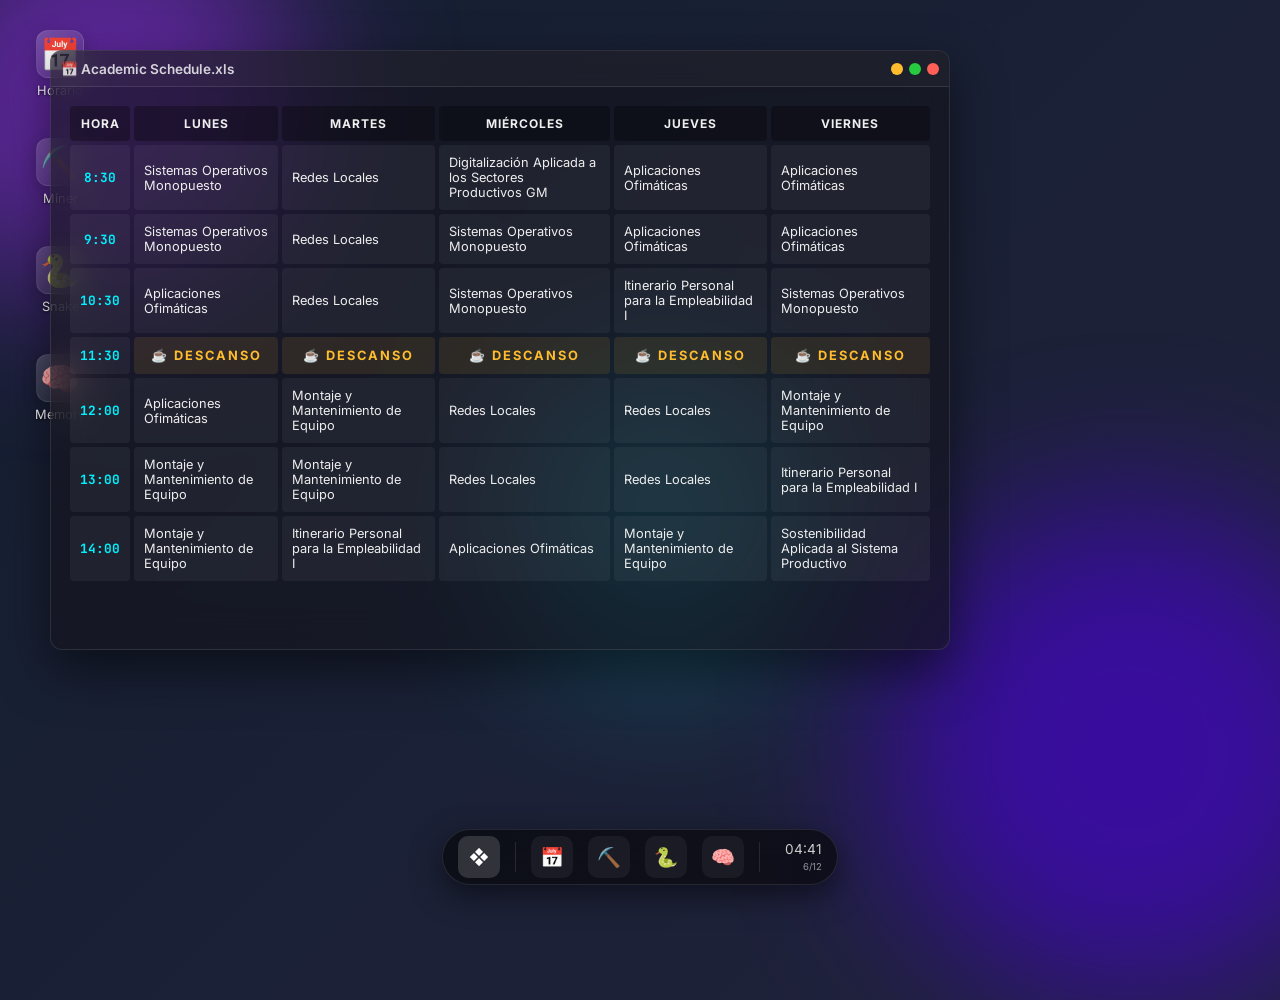
==== index.html @ a719a383 "Update to EduOS 1.0" ====
<!DOCTYPE html>
<html lang="es">
<head>
    <meta charset="UTF-8">
    <meta name="viewport" content="width=device-width, initial-scale=1.0">
    <title>EduOS // Liquid Plasma Edition</title>
    <style>
        @import url('https://fonts.googleapis.com/css2?family=Inter:wght@300;400;600;800&family=JetBrains+Mono:wght@400;700&display=swap');

        :root {
            --bg-liquid-1: #0f0c29;
            --bg-liquid-2: #302b63;
            --bg-liquid-3: #24243e;
            --glass-bg: rgba(20, 20, 30, 0.65);
            --glass-border: rgba(255, 255, 255, 0.1);
            --glass-highlight: rgba(255, 255, 255, 0.05);
            --accent: #00f2ff;
            --text: #ffffff;
            --window-radius: 12px;
        }

        * { margin: 0; padding: 0; box-sizing: border-box; user-select: none; }

        body {
            font-family: 'Inter', sans-serif;
            height: 100vh;
            width: 100vw;
            overflow: hidden;
            color: var(--text);
            /* Fondo Líquido Animado */
            background: linear-gradient(-45deg, #0f0c29, #302b63, #24243e, #141E30);
            background-size: 400% 400%;
            animation: gradientBG 15s ease infinite;
            position: relative;
        }

        @keyframes gradientBG {
            0% { background-position: 0% 50%; }
            50% { background-position: 100% 50%; }
            100% { background-position: 0% 50%; }
        }

        /* --- ORBES FLOTANTES (Efecto Liquid) --- */
        .orb {
            position: absolute;
            border-radius: 50%;
            filter: blur(80px);
            opacity: 0.6;
            z-index: 0;
            animation: floatOrb 20s infinite alternate;
        }
        .orb-1 { width: 400px; height: 400px; background: #8e2de2; top: -100px; left: -100px; }
        .orb-2 { width: 500px; height: 500px; background: #4a00e0; bottom: -100px; right: -100px; animation-delay: -5s; }
        .orb-3 { width: 300px; height: 300px; background: var(--accent); top: 40%; left: 40%; animation-delay: -10s; opacity: 0.3; }

        @keyframes floatOrb {
            0% { transform: translate(0, 0) scale(1); }
            100% { transform: translate(50px, -50px) scale(1.1); }
        }

        /* --- ESCRITORIO --- */
        .desktop {
            position: absolute;
            top: 0; left: 0; width: 100%; height: calc(100% - 60px);
            padding: 20px;
            display: flex;
            flex-direction: column;
            flex-wrap: wrap;
            align-content: flex-start;
            gap: 20px;
            z-index: 1;
        }

        .desktop-icon {
            width: 80px;
            display: flex;
            flex-direction: column;
            align-items: center;
            cursor: pointer;
            transition: 0.2s;
            padding: 10px;
            border-radius: 8px;
        }

        .desktop-icon:hover { background: rgba(255,255,255,0.1); }
        .desktop-icon img, .desktop-icon div.icon-placeholder {
            width: 48px; height: 48px; margin-bottom: 5px;
            font-size: 2rem; display: flex; align-items: center; justify-content: center;
            background: linear-gradient(135deg, rgba(255,255,255,0.2), rgba(255,255,255,0.05));
            border-radius: 12px; border: 1px solid var(--glass-border);
            box-shadow: 0 4px 15px rgba(0,0,0,0.2);
        }
        .desktop-icon span { font-size: 0.8rem; text-shadow: 0 1px 3px rgba(0,0,0,0.8); text-align: center; }

        /* --- VENTANAS (OS WINDOWS) --- */
        .window {
            position: absolute;
            background: var(--glass-bg);
            backdrop-filter: blur(20px);
            -webkit-backdrop-filter: blur(20px);
            border: 1px solid var(--glass-border);
            border-radius: var(--window-radius);
            box-shadow: 0 20px 50px rgba(0,0,0,0.5);
            display: flex;
            flex-direction: column;
            overflow: hidden;
            transition: opacity 0.2s, transform 0.2s;
            opacity: 0;
            transform: scale(0.95);
            pointer-events: none;
            z-index: 10;
            min-width: 300px;
            min-height: 200px;
        }

        .window.active {
            opacity: 1;
            transform: scale(1);
            pointer-events: all;
        }

        .window-header {
            height: 36px;
            background: rgba(255,255,255,0.03);
            border-bottom: 1px solid var(--glass-border);
            display: flex;
            align-items: center;
            justify-content: space-between;
            padding: 0 10px;
            cursor: grab;
        }
        .window-header:active { cursor: grabbing; }

        .window-title { font-size: 0.85rem; font-weight: 600; opacity: 0.8; display: flex; align-items: center; gap: 8px; }
        .window-controls { display: flex; gap: 6px; }
        .win-btn { width: 12px; height: 12px; border-radius: 50%; border: none; cursor: pointer; }
        .btn-close { background: #ff5f56; }
        .btn-min { background: #ffbd2e; }
        .btn-max { background: #27c93f; }

        .window-body {
            flex: 1;
            overflow: auto;
            padding: 15px;
            color: #eee;
        }

        /* --- ESTILOS ESPECÍFICOS DE APPS --- */
        /* Horario */
        .schedule-table {
            width: 100%;
            border-collapse: separate;
            border-spacing: 4px;
        }
        .schedule-table th { background: rgba(0,0,0,0.3); padding: 10px; border-radius: 4px; font-size: 0.75rem; text-transform: uppercase; letter-spacing: 1px; }
        .schedule-table td { 
            background: rgba(255,255,255,0.05); 
            padding: 10px; 
            border-radius: 4px; 
            font-size: 0.8rem; 
            vertical-align: middle;
            transition: 0.2s;
            cursor: default;
        }
        .schedule-table td:hover { background: rgba(255,255,255,0.1); transform: translateY(-2px); }
        .cell-time { font-family: 'JetBrains Mono', monospace; color: var(--accent); font-weight: bold; text-align: center;}
        .cell-break { background: rgba(255, 189, 46, 0.1) !important; color: #ffbd2e; text-align: center; font-weight: bold; letter-spacing: 2px;}

        /* Clicker Game */
        .clicker-container { display: flex; flex-direction: column; align-items: center; height: 100%; justify-content: center; gap: 20px; }
        .mining-rig { width: 120px; height: 120px; background: radial-gradient(circle, #2a2a35, #000); border: 2px solid var(--accent); border-radius: 50%; display: flex; align-items: center; justify-content: center; font-size: 3rem; cursor: pointer; box-shadow: 0 0 20px var(--accent); transition: 0.1s; }
        .mining-rig:active { transform: scale(0.95); }
        .stats-panel { text-align: center; }
        .coin-count { font-size: 2.5rem; font-weight: 800; color: var(--accent); font-family: 'JetBrains Mono'; }
        .shop-grid { display: grid; grid-template-columns: 1fr 1fr; gap: 10px; width: 100%; margin-top: 20px; }
        .shop-item { background: rgba(255,255,255,0.1); padding: 10px; border-radius: 8px; cursor: pointer; text-align: left; }
        .shop-item:hover { background: rgba(255,255,255,0.2); }

        /* Memory Game */
        .memory-grid { display: grid; grid-template-columns: repeat(4, 1fr); gap: 10px; width: 100%; max-width: 400px; margin: 0 auto; }
        .memory-card { aspect-ratio: 1; background: rgba(255,255,255,0.1); border-radius: 8px; cursor: pointer; display: flex; align-items: center; justify-content: center; font-size: 2rem; transform-style: preserve-3d; transition: 0.3s; }
        .memory-card.flipped { background: var(--accent); color: #000; transform: rotateY(180deg); }
        .memory-card.matched { background: #27c93f; opacity: 0.5; pointer-events: none; }

        /* --- BARRA DE TAREAS (KDE STYLE) --- */
        .taskbar {
            position: absolute;
            bottom: 15px;
            left: 50%;
            transform: translateX(-50%);
            height: 56px;
            background: rgba(10, 10, 15, 0.75);
            backdrop-filter: blur(20px);
            border: 1px solid var(--glass-border);
            border-radius: 28px;
            display: flex;
            align-items: center;
            padding: 0 15px;
            gap: 15px;
            z-index: 1000;
            box-shadow: 0 10px 30px rgba(0,0,0,0.5);
        }

        .taskbar-divider { width: 1px; height: 30px; background: rgba(255,255,255,0.1); }

        .app-icon {
            width: 42px; height: 42px;
            border-radius: 10px;
            display: flex; align-items: center; justify-content: center;
            font-size: 1.2rem;
            cursor: pointer;
            transition: 0.3s cubic-bezier(0.175, 0.885, 0.32, 1.275);
            position: relative;
            background: rgba(255,255,255,0.05);
        }
        .app-icon:hover { transform: translateY(-5px) scale(1.1); background: rgba(255,255,255,0.15); box-shadow: 0 5px 15px rgba(0,0,0,0.3); }
        
        .app-icon.active::after {
            content: ''; position: absolute; bottom: -6px; width: 4px; height: 4px; border-radius: 50%; background: var(--accent);
        }

        .clock-widget {
            font-size: 0.85rem;
            text-align: right;
            line-height: 1.2;
            color: #ccc;
            margin-left: 10px;
        }

    </style>
</head>
<body>

    <div class="orb orb-1"></div>
    <div class="orb orb-2"></div>
    <div class="orb orb-3"></div>

    <div class="desktop">
        <div class="desktop-icon" onclick="openWindow('scheduleWin')">
            <div class="icon-placeholder">📅</div>
            <span>Horario</span>
        </div>
        <div class="desktop-icon" onclick="openWindow('minerWin')">
            <div class="icon-placeholder">⛏️</div>
            <span>Miner</span>
        </div>
        <div class="desktop-icon" onclick="openWindow('snakeWin')">
            <div class="icon-placeholder">🐍</div>
            <span>Snake</span>
        </div>
        <div class="desktop-icon" onclick="openWindow('memoryWin')">
            <div class="icon-placeholder">🧠</div>
            <span>Memory</span>
        </div>
    </div>

    <div id="scheduleWin" class="window" style="top: 50px; left: 50px; width: 900px; height: 600px;">
        <div class="window-header" onmousedown="startDrag(event, 'scheduleWin')">
            <div class="window-title">📅 Academic Schedule.xls</div>
            <div class="window-controls">
                <button class="win-btn btn-min"></button>
                <button class="win-btn btn-max"></button>
                <button class="win-btn btn-close" onclick="closeWindow('scheduleWin')"></button>
            </div>
        </div>
        <div class="window-body">
            <table class="schedule-table">
                <thead>
                    <tr>
                        <th>Hora</th><th>Lunes</th><th>Martes</th><th>Miércoles</th><th>Jueves</th><th>Viernes</th>
                    </tr>
                </thead>
                <tbody id="scheduleBody">
                    </tbody>
            </table>
        </div>
    </div>

    <div id="minerWin" class="window" style="top: 80px; left: 150px; width: 400px; height: 500px;">
        <div class="window-header" onmousedown="startDrag(event, 'minerWin')">
            <div class="window-title">⛏️ EduCoin Miner v2.0</div>
            <div class="window-controls">
                <button class="win-btn btn-close" onclick="closeWindow('minerWin')"></button>
            </div>
        </div>
        <div class="window-body">
            <div class="clicker-container">
                <div class="stats-panel">
                    <div class="coin-count" id="coinCount">0.00</div>
                    <div style="font-size: 0.8rem; color: #aaa;">EDU/s: <span id="cpsCount">0.0</span></div>
                </div>
                <div class="mining-rig" onclick="clickMine()">⚡</div>
                <div class="shop-grid" id="shopGrid"></div>
            </div>
        </div>
    </div>

    <div id="snakeWin" class="window" style="top: 100px; left: 300px; width: 440px; height: 500px;">
        <div class="window-header" onmousedown="startDrag(event, 'snakeWin')">
            <div class="window-title">🐍 Neon Snake.exe</div>
            <div class="window-controls">
                <button class="win-btn btn-close" onclick="closeWindow('snakeWin')"></button>
            </div>
        </div>
        <div class="window-body" style="display:flex; flex-direction:column; align-items:center;">
            <canvas id="snakeCanvas" width="400" height="400" style="background: #000; border: 1px solid var(--accent);"></canvas>
            <div style="margin-top: 10px;">Score: <span id="snakeScore">0</span></div>
            <button onclick="initSnake()" style="margin-top:10px; padding:5px 15px; background:var(--accent); border:none; border-radius:4px; font-weight:bold;">Reiniciar</button>
        </div>
    </div>

    <div id="memoryWin" class="window" style="top: 120px; left: 400px; width: 450px; height: 500px;">
        <div class="window-header" onmousedown="startDrag(event, 'memoryWin')">
            <div class="window-title">🧠 Memory Matrix</div>
            <div class="window-controls">
                <button class="win-btn btn-close" onclick="closeWindow('memoryWin')"></button>
            </div>
        </div>
        <div class="window-body">
            <div style="text-align: center; margin-bottom: 15px;">Encuentra los pares</div>
            <div class="memory-grid" id="memoryGrid"></div>
            <div style="text-align:center; margin-top:20px;">
                <button onclick="initMemory()" style="padding:8px 20px; background: #fff; color:#000; border:none; border-radius:20px; cursor:pointer;">Reiniciar Partida</button>
            </div>
        </div>
    </div>

    <div class="taskbar">
        <div class="app-icon" style="background: rgba(255,255,255,0.15)">❖</div> <div class="taskbar-divider"></div>
        <div class="app-icon" onclick="toggleWindow('scheduleWin')" title="Horario">📅</div>
        <div class="app-icon" onclick="toggleWindow('minerWin')" title="Miner">⛏️</div>
        <div class="app-icon" onclick="toggleWindow('snakeWin')" title="Snake">🐍</div>
        <div class="app-icon" onclick="toggleWindow('memoryWin')" title="Memory">🧠</div>
        <div class="taskbar-divider"></div>
        <div class="clock-widget" id="clock">
            12:00<br><span style="font-size:0.7em; opacity:0.7">12/04</span>
        </div>
    </div>

    <script>
        // --- LOGICA DE VENTANAS (OS) ---
        let highestZ = 100;

        function openWindow(id) {
            const win = document.getElementById(id);
            win.classList.add('active');
            bringToFront(id);
            // Iniciar juegos si corresponde
            if(id === 'snakeWin' && !snakeInterval) initSnake();
            if(id === 'memoryWin' && document.getElementById('memoryGrid').innerHTML === '') initMemory();
        }

        function closeWindow(id) {
            const win = document.getElementById(id);
            win.classList.remove('active');
            if(id === 'snakeWin') clearInterval(snakeInterval);
        }

        function toggleWindow(id) {
            const win = document.getElementById(id);
            if(win.classList.contains('active')) {
                // Si está activa pero no en foco, poner en foco. Si ya está en foco, cerrar/minimizar
                if(win.style.zIndex < highestZ) {
                    bringToFront(id);
                } else {
                    closeWindow(id);
                }
            } else {
                openWindow(id);
            }
        }

        function bringToFront(id) {
            highestZ++;
            document.getElementById(id).style.zIndex = highestZ;
        }

        // --- SISTEMA DE ARRASTRE (DRAG AND DROP) ---
        let isDragging = false;
        let currentWin = null;
        let offset = { x: 0, y: 0 };

        function startDrag(e, id) {
            isDragging = true;
            currentWin = document.getElementById(id);
            bringToFront(id);
            offset.x = e.clientX - currentWin.offsetLeft;
            offset.y = e.clientY - currentWin.offsetTop;
        }

        document.addEventListener('mousemove', (e) => {
            if (!isDragging || !currentWin) return;
            currentWin.style.left = (e.clientX - offset.x) + 'px';
            currentWin.style.top = (e.clientY - offset.y) + 'px';
        });

        document.addEventListener('mouseup', () => {
            isDragging = false;
            currentWin = null;
        });

        // --- 1. RENDERIZADO DEL HORARIO ---
        const scheduleData = [
            ['8:30', 'Sistemas Operativos Monopuesto', 'Redes Locales', 'Digitalización Aplicada a los Sectores Productivos GM', 'Aplicaciones Ofimáticas', 'Aplicaciones Ofimáticas'],
            ['9:30', 'Sistemas Operativos Monopuesto', 'Redes Locales', 'Sistemas Operativos Monopuesto', 'Aplicaciones Ofimáticas', 'Aplicaciones Ofimáticas'],
            ['10:30', 'Aplicaciones Ofimáticas', 'Redes Locales', 'Sistemas Operativos Monopuesto', 'Itinerario Personal para la Empleabilidad I', 'Sistemas Operativos Monopuesto'],
            ['11:30', 'DESCANSO', 'DESCANSO', 'DESCANSO', 'DESCANSO', 'DESCANSO'],
            ['12:00', 'Aplicaciones Ofimáticas', 'Montaje y Mantenimiento de Equipo', 'Redes Locales', 'Redes Locales', 'Montaje y Mantenimiento de Equipo'],
            ['13:00', 'Montaje y Mantenimiento de Equipo', 'Montaje y Mantenimiento de Equipo', 'Redes Locales', 'Redes Locales', 'Itinerario Personal para la Empleabilidad I'],
            ['14:00', 'Montaje y Mantenimiento de Equipo', 'Itinerario Personal para la Empleabilidad I', 'Aplicaciones Ofimáticas', 'Montaje y Mantenimiento de Equipo', 'Sostenibilidad Aplicada al Sistema Productivo']
        ];

        const tbody = document.getElementById('scheduleBody');
        scheduleData.forEach(row => {
            const tr = document.createElement('tr');
            row.forEach((cell, i) => {
                const td = document.createElement('td');
                if (i === 0) {
                    td.innerText = cell;
                    td.className = 'cell-time';
                } else if (cell === 'DESCANSO') {
                    td.innerText = '☕ DESCANSO';
                    td.className = 'cell-break';
                } else {
                    td.innerText = cell;
                }
                tr.appendChild(td);
            });
            tbody.appendChild(tr);
        });

        // --- 2. JUEGO: CRYPTO CLICKER ---
        let coins = 0;
        let cps = 0;
        const shopItems = [
            { name: 'GPU Básica', cost: 50, cps: 1 },
            { name: 'ASIC Miner', cost: 200, cps: 5 },
            { name: 'Granja Solar', cost: 1000, cps: 20 },
            { name: 'Quantum CPU', cost: 5000, cps: 100 }
        ];

        function clickMine() {
            coins += 1;
            updateMinerUI();
        }

        function buyItem(idx) {
            const item = shopItems[idx];
            if(coins >= item.cost) {
                coins -= item.cost;
                cps += item.cps;
                item.cost = Math.floor(item.cost * 1.5);
                updateMinerUI();
                renderShop();
            }
        }

        function renderShop() {
            const grid = document.getElementById('shopGrid');
            grid.innerHTML = '';
            shopItems.forEach((item, idx) => {
                const div = document.createElement('div');
                div.className = 'shop-item';
                div.innerHTML = `
                    <div style="font-weight:bold">${item.name}</div>
                    <div style="color:var(--accent)">+${item.cps} CPS</div>
                    <div style="font-size:0.8em; opacity:0.7">Cost: ${item.cost}</div>
                `;
                div.onclick = () => buyItem(idx);
                grid.appendChild(div);
            });
        }
        
        function updateMinerUI() {
            document.getElementById('coinCount').innerText = coins.toFixed(2);
            document.getElementById('cpsCount').innerText = cps.toFixed(1);
        }

        setInterval(() => {
            coins += cps / 10;
            updateMinerUI();
        }, 100);
        renderShop();

        // --- 3. JUEGO: NEON SNAKE ---
        const canvas = document.getElementById('snakeCanvas');
        const ctx = canvas.getContext('2d');
        const box = 20;
        let snake = [];
        let food = {};
        let d = '';
        let snakeInterval;
        let snakeScore = 0;

        function initSnake() {
            snake = [{x: 9*box, y: 10*box}];
            food = {
                x: Math.floor(Math.random()*19+1) * box,
                y: Math.floor(Math.random()*19+1) * box
            };
            scoreSnake = 0;
            d = '';
            document.getElementById('snakeScore').innerText = '0';
            if(snakeInterval) clearInterval(snakeInterval);
            snakeInterval = setInterval(drawSnake, 100);
        }

        document.addEventListener('keydown', (e) => {
            if(e.keyCode == 37 && d != 'RIGHT') d = 'LEFT';
            else if(e.keyCode == 38 && d != 'DOWN') d = 'UP';
            else if(e.keyCode == 39 && d != 'LEFT') d = 'RIGHT';
            else if(e.keyCode == 40 && d != 'UP') d = 'DOWN';
        });

        function drawSnake() {
            ctx.fillStyle = "#000";
            ctx.fillRect(0,0,400,400);

            for(let i=0; i<snake.length; i++) {
                ctx.fillStyle = (i == 0) ? "#00f2ff" : "#fff";
                ctx.fillRect(snake[i].x, snake[i].y, box, box);
                ctx.strokeStyle = "#000";
                ctx.strokeRect(snake[i].x, snake[i].y, box, box);
            }

            ctx.fillStyle = "#ff00e6"; // Comida rosa
            ctx.fillRect(food.x, food.y, box, box);

            let snakeX = snake[0].x;
            let snakeY = snake[0].y;

            if(d == 'LEFT') snakeX -= box;
            if(d == 'UP') snakeY -= box;
            if(d == 'RIGHT') snakeX += box;
            if(d == 'DOWN') snakeY += box;

            if(snakeX == food.x && snakeY == food.y) {
                scoreSnake++;
                document.getElementById('snakeScore').innerText = scoreSnake;
                food = {
                    x: Math.floor(Math.random()*19) * box,
                    y: Math.floor(Math.random()*19) * box
                };
            } else {
                snake.pop();
            }

            let newHead = {x: snakeX, y: snakeY};

            if(snakeX < 0 || snakeX >= 400 || snakeY < 0 || snakeY >= 400 || collision(newHead, snake)) {
                clearInterval(snakeInterval);
                ctx.fillStyle = "white";
                ctx.font = "30px Arial";
                ctx.fillText("Game Over", 120, 200);
            }

            snake.unshift(newHead);
        }

        function collision(head, array) {
            for(let i=0; i<array.length; i++) {
                if(head.x == array[i].x && head.y == array[i].y) return true;
            }
            return false;
        }

        // --- 4. JUEGO: MEMORY MATRIX ---
        const icons = ['🚀','🎮','💿','🤖','👽','👾','🎃','💎'];
        let memoryCards = [...icons, ...icons]; // Pares
        let flippedCards = [];
        let matchedPairs = 0;

        function initMemory() {
            const grid = document.getElementById('memoryGrid');
            grid.innerHTML = '';
            flippedCards = [];
            matchedPairs = 0;
            // Shuffle
            memoryCards.sort(() => 0.5 - Math.random());
            
            memoryCards.forEach((icon, index) => {
                const card = document.createElement('div');
                card.classList.add('memory-card');
                card.dataset.icon = icon;
                card.dataset.index = index;
                
                card.onclick = () => flipCard(card);
                
                // Front (hidden)
                const front = document.createElement('div');
                front.innerText = icon;
                card.appendChild(front);
                
                grid.appendChild(card);
            });
        }

        function flipCard(card) {
            if(flippedCards.length < 2 && !card.classList.contains('flipped')) {
                card.classList.add('flipped');
                card.innerText = card.dataset.icon; // Mostrar icono
                flippedCards.push(card);

                if(flippedCards.length === 2) {
                    checkMatch();
                }
            }
        }

        function checkMatch() {
            const [c1, c2] = flippedCards;
            if(c1.dataset.icon === c2.dataset.icon) {
                c1.classList.add('matched');
                c2.classList.add('matched');
                matchedPairs++;
                flippedCards = [];
            } else {
                setTimeout(() => {
                    c1.classList.remove('flipped');
                    c1.innerText = '';
                    c2.classList.remove('flipped');
                    c2.innerText = '';
                    flippedCards = [];
                }, 1000);
            }
        }

        // --- CLOCK ---
        setInterval(() => {
            const now = new Date();
            document.getElementById('clock').innerHTML = 
                `${now.getHours().toString().padStart(2,'0')}:${now.getMinutes().toString().padStart(2,'0')}<br>` +
                `<span style="font-size:0.7em; opacity:0.7">${now.getDate()}/${now.getMonth()+1}</span>`;
        }, 1000);

        // Inicializar
        openWindow('scheduleWin'); // Abrir horario por defecto

    </script>
</body>
</html>
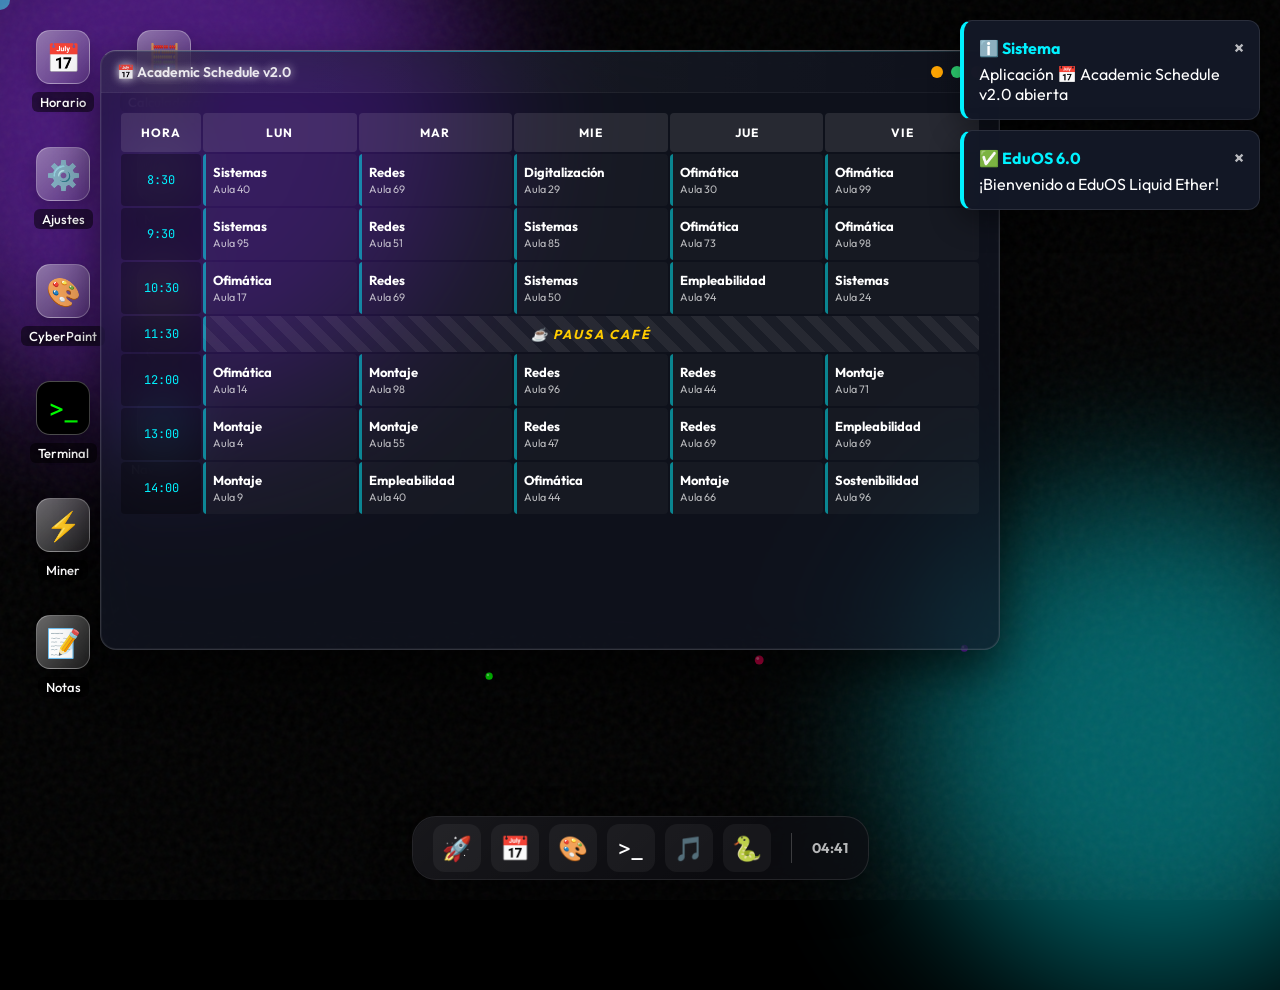
==== commit 693e6480: "Edu os 6.0" ====
--- a/index.html
+++ b/index.html
@@ -3,638 +3,2852 @@
 <head>
     <meta charset="UTF-8">
     <meta name="viewport" content="width=device-width, initial-scale=1.0">
-    <title>EduOS // Liquid Plasma Edition</title>
+    <title>EduOS 6.0 // Liquid Ether</title>
     <style>
-        @import url('https://fonts.googleapis.com/css2?family=Inter:wght@300;400;600;800&family=JetBrains+Mono:wght@400;700&display=swap');
+        @import url('https://fonts.googleapis.com/css2?family=Outfit:wght@300;500;700&family=JetBrains+Mono:wght@400;700&display=swap');
 
         :root {
-            --bg-liquid-1: #0f0c29;
-            --bg-liquid-2: #302b63;
-            --bg-liquid-3: #24243e;
-            --glass-bg: rgba(20, 20, 30, 0.65);
-            --glass-border: rgba(255, 255, 255, 0.1);
-            --glass-highlight: rgba(255, 255, 255, 0.05);
+            /* Variables Dinámicas (Editables por el usuario) */
             --accent: #00f2ff;
-            --text: #ffffff;
-            --window-radius: 12px;
-        }
-
-        * { margin: 0; padding: 0; box-sizing: border-box; user-select: none; }
+            --glass-opacity: 0.65;
+            --blur-strength: 25px;
+            --bg-image: url('https://4kwallpapers.com/images/walls/thumbs_3t/23027.jpg');
+            
+            /* Estáticos */
+            --text-main: #ffffff;
+            --text-dim: rgba(255, 255, 255, 0.7);
+            --window-radius: 16px;
+            --transition-speed: 0.4s cubic-bezier(0.25, 1, 0.5, 1);
+            --danger: #ff4757;
+            --success: #2ed573;
+            --warning: #ffa502;
+        }
+
+        * { margin: 0; padding: 0; box-sizing: border-box; user-select: none; outline: none; }
 
         body {
-            font-family: 'Inter', sans-serif;
+            font-family: 'Outfit', sans-serif;
             height: 100vh;
             width: 100vw;
             overflow: hidden;
-            color: var(--text);
-            /* Fondo Líquido Animado */
-            background: linear-gradient(-45deg, #0f0c29, #302b63, #24243e, #141E30);
-            background-size: 400% 400%;
-            animation: gradientBG 15s ease infinite;
+            color: var(--text-main);
+            background: #000;
             position: relative;
         }
 
-        @keyframes gradientBG {
-            0% { background-position: 0% 50%; }
-            50% { background-position: 100% 50%; }
-            100% { background-position: 0% 50%; }
-        }
-
-        /* --- ORBES FLOTANTES (Efecto Liquid) --- */
-        .orb {
+        /* --- CAPA DE FONDO & EFECTOS --- */
+        .wallpaper {
+            position: absolute;
+            inset: 0;
+            background-image: var(--bg-image);
+            background-size: cover;
+            background-position: center;
+            transition: all 0.5s ease;
+            z-index: -3;
+            animation: bgShift 120s infinite linear;
+        }
+
+        .wallpaper::after {
+            content: ''; position: absolute; inset: 0;
+            background: rgba(0,0,0,0.3);
+        }
+
+        @keyframes bgShift {
+            0%, 100% { filter: hue-rotate(0deg) contrast(110%) saturate(120%); }
+            50% { filter: hue-rotate(180deg) contrast(115%) saturate(140%); }
+        }
+
+        /* Orbes de luz animados */
+        .liquid-orb {
             position: absolute;
             border-radius: 50%;
             filter: blur(80px);
+            z-index: -2;
             opacity: 0.6;
-            z-index: 0;
-            animation: floatOrb 20s infinite alternate;
-        }
-        .orb-1 { width: 400px; height: 400px; background: #8e2de2; top: -100px; left: -100px; }
-        .orb-2 { width: 500px; height: 500px; background: #4a00e0; bottom: -100px; right: -100px; animation-delay: -5s; }
-        .orb-3 { width: 300px; height: 300px; background: var(--accent); top: 40%; left: 40%; animation-delay: -10s; opacity: 0.3; }
-
-        @keyframes floatOrb {
-            0% { transform: translate(0, 0) scale(1); }
-            100% { transform: translate(50px, -50px) scale(1.1); }
+            animation: float 20s infinite alternate;
+        }
+        .orb-1 { width: 600px; height: 600px; background: #7928ca; top: -20%; left: -10%; }
+        .orb-2 { width: 500px; height: 500px; background: var(--accent); bottom: -10%; right: -10%; animation-delay: -5s; opacity: 0.4; }
+        
+        @keyframes float { 
+            0% { transform: translate(0,0) scale(1); } 
+            100% { transform: translate(100px, 50px) scale(1.1); } 
+        }
+
+        /* Efecto Ruido (Grain) */
+        .noise-overlay {
+            position: absolute;
+            inset: 0;
+            background-image: url("data:image/svg+xml,%3Csvg viewBox='0 0 200 200' xmlns='http://www.w3.org/2000/svg'%3E%3Cfilter id='noiseFilter'%3E%3CfeTurbulence type='fractalNoise' baseFrequency='0.65' numOctaves='3' stitchTiles='stitch'/%3E%3C/filter%3E%3Crect width='100%25' height='100%25' filter='url(%23noiseFilter)' opacity='0.05'/%3E%3C/svg%3E");
+            pointer-events: none;
+            z-index: -1;
+            animation: grainNoise 0.2s infinite;
+        }
+
+        @keyframes grainNoise {
+            0%, 100% { transform: translate(0,0); }
+            10% { transform: translate(-1%,-1%); }
+            20% { transform: translate(1%,1%); }
+            30% { transform: translate(-1%,0); }
+            40% { transform: translate(0,1%); }
+            50% { transform: translate(1%,0); }
+            60% { transform: translate(0,-1%); }
+            70% { transform: translate(-1%,1%); }
+            80% { transform: translate(1%,-1%); }
+            90% { transform: translate(-1%,-1%); }
         }
 
         /* --- ESCRITORIO --- */
-        .desktop {
+        .desktop-grid {
             position: absolute;
-            top: 0; left: 0; width: 100%; height: calc(100% - 60px);
-            padding: 20px;
+            top: 20px; left: 20px; bottom: 80px; width: 100%;
             display: flex;
             flex-direction: column;
             flex-wrap: wrap;
+            gap: 15px;
             align-content: flex-start;
-            gap: 20px;
             z-index: 1;
         }
 
         .desktop-icon {
-            width: 80px;
+            width: 86px;
+            padding: 10px;
+            border-radius: 12px;
             display: flex;
             flex-direction: column;
             align-items: center;
             cursor: pointer;
+            transition: var(--transition-speed);
+            position: relative;
+        }
+        .desktop-icon:hover { background: rgba(255,255,255,0.15); transform: scale(1.05) translateY(-5px); }
+        .desktop-icon:active { transform: scale(0.95); }
+        .desktop-icon::after {
+            content: '';
+            position: absolute;
+            inset: 0;
+            border-radius: 12px;
+            background: linear-gradient(135deg, transparent 30%, rgba(255,255,255,0.1));
+            opacity: 0;
+            transition: opacity 0.3s;
+            pointer-events: none;
+        }
+        .desktop-icon:hover::after { opacity: 1; }
+        
+        .icon-img {
+            width: 54px; height: 54px;
+            border-radius: 14px;
+            background: linear-gradient(135deg, rgba(255,255,255,0.4), rgba(255,255,255,0.1));
+            border: 1px solid rgba(255,255,255,0.3);
+            display: flex; align-items: center; justify-content: center;
+            font-size: 28px;
+            box-shadow: 0 8px 16px rgba(0,0,0,0.2);
+            backdrop-filter: blur(5px);
+            margin-bottom: 8px;
+            transition: all 0.3s;
+            animation: iconPulse 3s infinite alternate;
+        }
+        .desktop-icon:hover .icon-img {
+            transform: rotate(10deg) scale(1.1);
+            box-shadow: 0 12px 24px rgba(0,0,0,0.3), 0 0 30px var(--accent);
+        }
+
+        @keyframes iconPulse {
+            0% { box-shadow: 0 8px 16px rgba(0,0,0,0.2); }
+            100% { box-shadow: 0 8px 24px rgba(0,0,0,0.3), 0 0 15px rgba(0,242,255,0.3); }
+        }
+
+        .icon-label { 
+            font-size: 13px; 
+            text-shadow: 0 2px 4px rgba(0,0,0,0.8); 
+            text-align: center; 
+            font-weight: 500;
+            background: rgba(0,0,0,0.5);
+            padding: 2px 8px;
+            border-radius: 6px;
+            transition: all 0.3s;
+        }
+        .desktop-icon:hover .icon-label {
+            background: rgba(0,0,0,0.8);
+            color: var(--accent);
+        }
+
+        /* --- MENÚ INICIO --- */
+        .start-menu {
+            position: absolute;
+            bottom: 90px;
+            left: 50%;
+            transform: translateX(-50%) scale(0.95);
+            width: 400px;
+            height: 500px;
+            background: rgba(15, 15, 30, 0.95);
+            backdrop-filter: blur(40px);
+            border: 1px solid rgba(255,255,255,0.15);
+            border-radius: 24px;
+            box-shadow: 0 40px 80px rgba(0,0,0,0.6);
+            padding: 20px;
+            z-index: 10000;
+            opacity: 0;
+            visibility: hidden;
+            transition: all 0.3s cubic-bezier(0.175, 0.885, 0.32, 1.275);
+            overflow: hidden;
+        }
+        .start-menu.open {
+            opacity: 1;
+            visibility: visible;
+            transform: translateX(-50%) scale(1);
+        }
+        .start-grid {
+            display: grid;
+            grid-template-columns: repeat(3, 1fr);
+            gap: 15px;
+            margin-top: 20px;
+        }
+        .start-item {
+            background: rgba(255,255,255,0.05);
+            border-radius: 12px;
+            padding: 15px;
+            text-align: center;
+            cursor: pointer;
+            transition: all 0.2s;
+            border: 1px solid transparent;
+        }
+        .start-item:hover {
+            background: rgba(255,255,255,0.1);
+            border-color: var(--accent);
+            transform: translateY(-5px);
+        }
+        .start-item:active { transform: translateY(0); }
+
+        /* --- VENTANAS (LIQUID GLASS REAL) --- */
+        .window {
+            position: absolute;
+            min-width: 300px; min-height: 200px;
+            background: rgba(20, 25, 40, var(--glass-opacity));
+            backdrop-filter: blur(var(--blur-strength)) saturate(180%);
+            -webkit-backdrop-filter: blur(var(--blur-strength)) saturate(180%);
+            border: 1px solid rgba(255,255,255,0.15);
+            border-top: 1px solid rgba(255,255,255,0.3);
+            border-radius: var(--window-radius);
+            box-shadow: 
+                0 20px 50px rgba(0,0,0,0.6),
+                inset 0 0 0 1px rgba(255,255,255,0.05);
+            display: flex; flex-direction: column;
+            overflow: hidden;
+            opacity: 0; 
+            transform: scale(0.9) translateY(20px);
+            transition: opacity 0.3s, transform 0.3s, width 0.3s, height 0.3s, top 0.3s, left 0.3s;
+            pointer-events: none;
+            z-index: 100;
+        }
+
+        .window.open { 
+            opacity: 1; 
+            transform: scale(1) translateY(0); 
+            pointer-events: all;
+            animation: windowAppear 0.4s cubic-bezier(0.175, 0.885, 0.32, 1.275);
+        }
+
+        @keyframes windowAppear {
+            0% { transform: scale(0.8) translateY(30px); opacity: 0; }
+            100% { transform: scale(1) translateY(0); opacity: 1; }
+        }
+
+        .window.closing {
+            animation: windowDisappear 0.3s forwards;
+        }
+
+        @keyframes windowDisappear {
+            0% { transform: scale(1) translateY(0); opacity: 1; }
+            100% { transform: scale(0.8) translateY(30px); opacity: 0; }
+        }
+
+        .window.maximized { 
+            top: 0 !important; 
+            left: 0 !important; 
+            width: 100% !important; 
+            height: calc(100% - 70px) !important; 
+            border-radius: 0; 
+            animation: maximizeWindow 0.3s;
+        }
+
+        @keyframes maximizeWindow {
+            0% { border-radius: var(--window-radius); }
+            100% { border-radius: 0; }
+        }
+
+        .title-bar {
+            height: 42px;
+            background: linear-gradient(90deg, rgba(255,255,255,0.05), transparent);
+            display: flex; align-items: center; justify-content: space-between;
+            padding: 0 16px;
+            cursor: grab;
+            border-bottom: 1px solid rgba(255,255,255,0.05);
+            position: relative;
+        }
+        .title-bar:active { cursor: grabbing; }
+        .title-bar::before {
+            content: '';
+            position: absolute;
+            top: 0;
+            left: 0;
+            right: 0;
+            height: 1px;
+            background: linear-gradient(90deg, transparent, var(--accent), transparent);
+            opacity: 0.5;
+        }
+
+        .win-title { 
+            font-weight: 600; 
+            font-size: 14px; 
+            opacity: 0.9; 
+            display: flex; 
+            align-items: center; 
+            gap: 8px; 
+            text-shadow: 0 0 10px currentColor;
+        }
+        .win-controls { display: flex; gap: 8px; }
+        .control-btn { 
+            width: 12px; 
+            height: 12px; 
+            border-radius: 50%; 
+            border: none; 
+            cursor: pointer; 
             transition: 0.2s;
+            position: relative;
+            overflow: hidden;
+        }
+        .control-btn::after {
+            content: '';
+            position: absolute;
+            inset: 0;
+            background: rgba(255,255,255,0.2);
+            opacity: 0;
+            transition: opacity 0.2s;
+        }
+        .control-btn:hover::after { opacity: 1; }
+        .control-btn:hover { transform: scale(1.2); }
+        .close-btn { background: var(--danger); }
+        .min-btn { background: var(--warning); }
+        .max-btn { background: var(--success); }
+
+        .win-content { flex: 1; overflow: auto; padding: 20px; position: relative; }
+
+        /* --- BARRA DE TAREAS (DOCK) --- */
+        .dock-container {
+            position: absolute; bottom: 20px; left: 0; width: 100%;
+            display: flex; justify-content: center; z-index: 10000;
+        }
+
+        .dock {
+            background: rgba(15, 15, 20, 0.7);
+            backdrop-filter: blur(20px);
+            border: 1px solid rgba(255,255,255,0.1);
+            height: 64px;
+            border-radius: 24px;
+            display: flex; align-items: center; gap: 10px; padding: 0 20px;
+            box-shadow: 0 15px 40px rgba(0,0,0,0.4);
+            transition: var(--transition-speed);
+            position: relative;
+        }
+        .dock::before {
+            content: '';
+            position: absolute;
+            inset: 0;
+            border-radius: 24px;
+            background: linear-gradient(135deg, rgba(255,255,255,0.05), transparent 70%);
+            pointer-events: none;
+        }
+
+        .dock-icon {
+            width: 48px; height: 48px;
+            border-radius: 12px;
+            background: rgba(255,255,255,0.05);
+            display: flex; align-items: center; justify-content: center;
+            font-size: 24px; cursor: pointer;
+            position: relative;
+            transition: 0.3s cubic-bezier(0.175, 0.885, 0.32, 1.275);
+            border: 1px solid transparent;
+            transform-origin: bottom center;
+        }
+        .dock-icon:hover { 
+            transform: translateY(-10px) scale(1.1); 
+            background: rgba(255,255,255,0.15); 
+            border-color: rgba(255,255,255,0.2);
+            box-shadow: 0 10px 20px rgba(0,0,0,0.3), 0 0 20px currentColor;
+        }
+        .dock-icon.active::after {
+            content: ''; 
+            position: absolute; 
+            bottom: -6px; 
+            width: 4px; 
+            height: 4px; 
+            background: var(--accent); 
+            border-radius: 50%; 
+            box-shadow: 0 0 10px var(--accent);
+            animation: dockPulse 2s infinite;
+        }
+
+        @keyframes dockPulse {
+            0%, 100% { opacity: 1; transform: scale(1); }
+            50% { opacity: 0.5; transform: scale(0.8); }
+        }
+
+        /* --- NOTIFICACIONES --- */
+        .notification-container {
+            position: fixed;
+            top: 20px;
+            right: 20px;
+            width: 300px;
+            z-index: 100000;
+            display: flex;
+            flex-direction: column;
+            gap: 10px;
+        }
+
+        .notification {
+            background: rgba(20, 25, 40, 0.95);
+            backdrop-filter: blur(20px);
+            border: 1px solid rgba(255,255,255,0.1);
+            border-left: 4px solid var(--accent);
+            border-radius: 12px;
+            padding: 15px;
+            box-shadow: 0 10px 30px rgba(0,0,0,0.4);
+            transform: translateX(100%);
+            opacity: 0;
+            transition: all 0.3s cubic-bezier(0.175, 0.885, 0.32, 1.275);
+            cursor: pointer;
+        }
+        .notification.show {
+            transform: translateX(0);
+            opacity: 1;
+        }
+        .notification-title {
+            font-weight: bold;
+            color: var(--accent);
+            margin-bottom: 5px;
+            display: flex;
+            justify-content: space-between;
+            align-items: center;
+        }
+        .notification-close {
+            color: var(--text-dim);
+            cursor: pointer;
+            font-size: 18px;
+        }
+
+        /* --- APPS ESPECÍFICAS --- */
+        
+        /* Ajustes */
+        .settings-group { margin-bottom: 25px; }
+        .settings-group label { display: block; margin-bottom: 8px; font-size: 0.9em; color: var(--text-dim); }
+        .setting-input { width: 100%; padding: 10px; background: rgba(0,0,0,0.3); border: 1px solid rgba(255,255,255,0.1); color: white; border-radius: 8px; transition: all 0.3s; }
+        .setting-input:focus { border-color: var(--accent); box-shadow: 0 0 15px rgba(0,242,255,0.3); }
+        input[type="range"] { width: 100%; accent-color: var(--accent); height: 6px; border-radius: 3px; }
+        .preset-colors { display: flex; gap: 10px; margin-top: 10px; }
+        .color-dot { width: 30px; height: 30px; border-radius: 50%; cursor: pointer; border: 2px solid rgba(255,255,255,0.2); transition: 0.2s; position: relative; overflow: hidden; }
+        .color-dot:hover { transform: scale(1.2); }
+        .color-dot.active::after {
+            content: '✓';
+            position: absolute;
+            inset: 0;
+            display: flex;
+            align-items: center;
+            justify-content: center;
+            color: white;
+            font-weight: bold;
+            text-shadow: 0 0 5px black;
+        }
+
+        /* Terminal */
+        .terminal { font-family: 'JetBrains Mono', monospace; color: #0f0; height: 100%; display: flex; flex-direction: column; }
+        .terminal-output { flex: 1; overflow-y: auto; white-space: pre-wrap; margin-bottom: 10px; font-size: 14px; }
+        .terminal-input-line { display: flex; gap: 10px; align-items: center; }
+        .prompt { color: var(--accent); font-weight: bold; }
+        #termInput { background: transparent; border: none; color: white; flex: 1; font-family: inherit; font-size: 14px; }
+
+        /* Paint */
+        .paint-toolbar { display: flex; gap: 10px; margin-bottom: 10px; background: rgba(0,0,0,0.2); padding: 8px; border-radius: 8px; flex-wrap: wrap; }
+        .paint-tool { padding: 8px 15px; background: rgba(255,255,255,0.1); border-radius: 6px; cursor: pointer; transition: all 0.2s; display: flex; align-items: center; gap: 8px; }
+        .paint-tool:hover { background: rgba(255,255,255,0.2); }
+        .paint-tool.active { background: var(--accent); color: black; }
+        #paintCanvas { background: white; border-radius: 4px; cursor: crosshair; touch-action: none; width: 100%; height: 400px; box-shadow: inset 0 0 20px rgba(0,0,0,0.2); }
+
+        /* Horario (Mejorado) */
+        .schedule-grid { display: grid; grid-template-columns: 80px repeat(5, 1fr); gap: 2px; }
+        .sch-head { background: rgba(255,255,255,0.1); padding: 12px; text-align: center; font-weight: bold; font-size: 12px; border-radius: 4px; text-transform: uppercase; letter-spacing: 1px; }
+        .sch-time { color: var(--accent); font-family: 'JetBrains Mono'; display: flex; align-items: center; justify-content: center; font-size: 12px; background: rgba(0,0,0,0.3); border-radius: 4px; }
+        .sch-cell { background: rgba(255,255,255,0.03); padding: 10px; border-radius: 4px; font-size: 13px; transition: 0.2s; cursor: pointer; position: relative; overflow: hidden; }
+        .sch-cell:hover { background: rgba(255,255,255,0.1); transform: translateY(-2px); box-shadow: 0 5px 15px rgba(0,0,0,0.3); }
+        .sch-cell::before { content: ''; position: absolute; left: 0; top: 0; bottom: 0; width: 3px; background: var(--accent); opacity: 0.5; }
+        .break-cell { grid-column: 2 / span 5; background: repeating-linear-gradient(45deg, rgba(255,255,255,0.05), rgba(255,255,255,0.05) 10px, rgba(255,255,255,0.1) 10px, rgba(255,255,255,0.1) 20px); text-align: center; font-style: italic; color: #ffcc00; font-weight: bold; letter-spacing: 2px; display: flex; align-items: center; justify-content: center; animation: breakPulse 3s infinite; }
+
+        @keyframes breakPulse {
+            0%, 100% { color: #ffcc00; }
+            50% { color: #ff9900; }
+        }
+
+        /* Calculadora */
+        .calc-display {
+            background: rgba(0,0,0,0.5);
+            border-radius: 8px;
+            padding: 15px;
+            margin-bottom: 15px;
+            text-align: right;
+            font-family: 'JetBrains Mono';
+            font-size: 2em;
+            min-height: 60px;
+            overflow: hidden;
+            border: 1px solid rgba(255,255,255,0.1);
+        }
+        .calc-buttons {
+            display: grid;
+            grid-template-columns: repeat(4, 1fr);
+            gap: 10px;
+        }
+        .calc-btn {
+            padding: 15px;
+            background: rgba(255,255,255,0.05);
+            border: 1px solid rgba(255,255,255,0.1);
+            border-radius: 8px;
+            color: white;
+            font-size: 1.2em;
+            cursor: pointer;
+            transition: all 0.2s;
+            text-align: center;
+        }
+        .calc-btn:hover {
+            background: rgba(255,255,255,0.1);
+            transform: translateY(-2px);
+        }
+        .calc-btn:active { transform: translateY(0); }
+        .calc-btn.operator { background: rgba(0,242,255,0.2); color: var(--accent); }
+        .calc-btn.equals { background: var(--accent); color: black; font-weight: bold; }
+        .calc-btn.clear { background: rgba(255,71,87,0.2); color: var(--danger); }
+
+        /* Reproductor de Música */
+        .music-player {
+            display: flex;
+            flex-direction: column;
+            gap: 15px;
+        }
+        .album-art {
+            width: 200px;
+            height: 200px;
+            margin: 0 auto;
+            border-radius: 20px;
+            background: linear-gradient(135deg, #7928ca, #ff0055);
+            display: flex;
+            align-items: center;
+            justify-content: center;
+            font-size: 48px;
+            box-shadow: 0 20px 40px rgba(0,0,0,0.4);
+            animation: albumRotate 20s infinite linear paused;
+        }
+        .music-player.playing .album-art {
+            animation-play-state: running;
+        }
+        @keyframes albumRotate {
+            0% { transform: rotate(0deg); }
+            100% { transform: rotate(360deg); }
+        }
+        .track-info { text-align: center; }
+        .track-title { font-size: 1.5em; font-weight: bold; margin-bottom: 5px; }
+        .track-artist { color: var(--text-dim); }
+        .progress-bar { height: 4px; background: rgba(255,255,255,0.1); border-radius: 2px; margin: 20px 0; overflow: hidden; }
+        .progress { height: 100%; background: var(--accent); width: 30%; border-radius: 2px; }
+        .player-controls { display: flex; justify-content: center; gap: 20px; }
+        .player-btn {
+            width: 50px;
+            height: 50px;
+            border-radius: 50%;
+            background: rgba(255,255,255,0.1);
+            display: flex;
+            align-items: center;
+            justify-content: center;
+            font-size: 24px;
+            cursor: pointer;
+            transition: all 0.2s;
+            border: none;
+            color: white;
+        }
+        .player-btn:hover {
+            background: var(--accent);
+            transform: scale(1.1);
+        }
+        .player-btn.play { width: 60px; height: 60px; font-size: 28px; }
+
+        /* Juego Snake */
+        .snake-game {
+            display: flex;
+            flex-direction: column;
+            align-items: center;
+            justify-content: center;
+            height: 100%;
+        }
+        #snakeCanvas {
+            background: rgba(0,0,0,0.3);
+            border-radius: 8px;
+            border: 2px solid rgba(255,255,255,0.1);
+            box-shadow: 0 0 30px rgba(0,0,0,0.5);
+        }
+        .game-stats {
+            display: flex;
+            gap: 20px;
+            margin-top: 15px;
+        }
+        .game-stat {
+            background: rgba(255,255,255,0.05);
+            padding: 10px 20px;
+            border-radius: 8px;
+            text-align: center;
+        }
+        .game-stat-value {
+            font-size: 1.5em;
+            color: var(--accent);
+            font-weight: bold;
+        }
+
+        /* Navegador Web */
+        .browser-nav {
+            display: flex;
+            gap: 10px;
+            margin-bottom: 15px;
+            background: rgba(0,0,0,0.2);
             padding: 10px;
             border-radius: 8px;
         }
-
-        .desktop-icon:hover { background: rgba(255,255,255,0.1); }
-        .desktop-icon img, .desktop-icon div.icon-placeholder {
-            width: 48px; height: 48px; margin-bottom: 5px;
-            font-size: 2rem; display: flex; align-items: center; justify-content: center;
-            background: linear-gradient(135deg, rgba(255,255,255,0.2), rgba(255,255,255,0.05));
-            border-radius: 12px; border: 1px solid var(--glass-border);
-            box-shadow: 0 4px 15px rgba(0,0,0,0.2);
-        }
-        .desktop-icon span { font-size: 0.8rem; text-shadow: 0 1px 3px rgba(0,0,0,0.8); text-align: center; }
-
-        /* --- VENTANAS (OS WINDOWS) --- */
-        .window {
-            position: absolute;
-            background: var(--glass-bg);
-            backdrop-filter: blur(20px);
-            -webkit-backdrop-filter: blur(20px);
-            border: 1px solid var(--glass-border);
-            border-radius: var(--window-radius);
-            box-shadow: 0 20px 50px rgba(0,0,0,0.5);
+        .browser-url {
+            flex: 1;
+            padding: 10px;
+            background: rgba(0,0,0,0.5);
+            border: 1px solid rgba(255,255,255,0.1);
+            border-radius: 8px;
+            color: white;
+        }
+        .browser-btn {
+            padding: 10px 15px;
+            background: rgba(255,255,255,0.1);
+            border: none;
+            border-radius: 8px;
+            color: white;
+            cursor: pointer;
+            transition: all 0.2s;
+        }
+        .browser-btn:hover {
+            background: var(--accent);
+        }
+        .browser-content {
+            flex: 1;
+            background: white;
+            border-radius: 8px;
+            overflow: hidden;
+            border: 1px solid rgba(255,255,255,0.1);
+        }
+        #browserFrame {
+            width: 100%;
+            height: 100%;
+            border: none;
+        }
+
+        /* Reloj Mundial */
+        .world-clock-container {
+            display: grid;
+            grid-template-columns: repeat(3, 1fr);
+            gap: 15px;
+        }
+        .clock-city {
+            background: rgba(255,255,255,0.03);
+            border-radius: 12px;
+            padding: 15px;
+            text-align: center;
+            border: 1px solid rgba(255,255,255,0.1);
+            transition: all 0.3s;
+        }
+        .clock-city:hover {
+            background: rgba(255,255,255,0.08);
+            transform: translateY(-5px);
+            border-color: var(--accent);
+        }
+        .city-name {
+            font-size: 0.9em;
+            color: var(--text-dim);
+            margin-bottom: 5px;
+        }
+        .city-time {
+            font-size: 1.5em;
+            font-weight: bold;
+            color: var(--accent);
+            font-family: 'JetBrains Mono';
+        }
+        .city-date {
+            font-size: 0.8em;
+            color: var(--text-dim);
+            margin-top: 5px;
+        }
+
+        /* Sistema de Archivos */
+        .file-explorer {
+            height: 100%;
             display: flex;
             flex-direction: column;
-            overflow: hidden;
-            transition: opacity 0.2s, transform 0.2s;
-            opacity: 0;
-            transform: scale(0.95);
-            pointer-events: none;
-            z-index: 10;
-            min-width: 300px;
-            min-height: 200px;
-        }
-
-        .window.active {
-            opacity: 1;
-            transform: scale(1);
-            pointer-events: all;
-        }
-
-        .window-header {
-            height: 36px;
-            background: rgba(255,255,255,0.03);
-            border-bottom: 1px solid var(--glass-border);
+        }
+        .file-toolbar {
+            display: flex;
+            gap: 10px;
+            margin-bottom: 15px;
+            padding-bottom: 10px;
+            border-bottom: 1px solid rgba(255,255,255,0.1);
+        }
+        .file-list {
+            flex: 1;
+            overflow-y: auto;
+            background: rgba(0,0,0,0.2);
+            border-radius: 8px;
+            padding: 10px;
+        }
+        .file-item {
             display: flex;
             align-items: center;
-            justify-content: space-between;
-            padding: 0 10px;
-            cursor: grab;
-        }
-        .window-header:active { cursor: grabbing; }
-
-        .window-title { font-size: 0.85rem; font-weight: 600; opacity: 0.8; display: flex; align-items: center; gap: 8px; }
-        .window-controls { display: flex; gap: 6px; }
-        .win-btn { width: 12px; height: 12px; border-radius: 50%; border: none; cursor: pointer; }
-        .btn-close { background: #ff5f56; }
-        .btn-min { background: #ffbd2e; }
-        .btn-max { background: #27c93f; }
-
-        .window-body {
-            flex: 1;
-            overflow: auto;
-            padding: 15px;
-            color: #eee;
-        }
-
-        /* --- ESTILOS ESPECÍFICOS DE APPS --- */
-        /* Horario */
-        .schedule-table {
-            width: 100%;
-            border-collapse: separate;
-            border-spacing: 4px;
-        }
-        .schedule-table th { background: rgba(0,0,0,0.3); padding: 10px; border-radius: 4px; font-size: 0.75rem; text-transform: uppercase; letter-spacing: 1px; }
-        .schedule-table td { 
-            background: rgba(255,255,255,0.05); 
-            padding: 10px; 
-            border-radius: 4px; 
-            font-size: 0.8rem; 
-            vertical-align: middle;
-            transition: 0.2s;
-            cursor: default;
-        }
-        .schedule-table td:hover { background: rgba(255,255,255,0.1); transform: translateY(-2px); }
-        .cell-time { font-family: 'JetBrains Mono', monospace; color: var(--accent); font-weight: bold; text-align: center;}
-        .cell-break { background: rgba(255, 189, 46, 0.1) !important; color: #ffbd2e; text-align: center; font-weight: bold; letter-spacing: 2px;}
-
-        /* Clicker Game */
-        .clicker-container { display: flex; flex-direction: column; align-items: center; height: 100%; justify-content: center; gap: 20px; }
-        .mining-rig { width: 120px; height: 120px; background: radial-gradient(circle, #2a2a35, #000); border: 2px solid var(--accent); border-radius: 50%; display: flex; align-items: center; justify-content: center; font-size: 3rem; cursor: pointer; box-shadow: 0 0 20px var(--accent); transition: 0.1s; }
-        .mining-rig:active { transform: scale(0.95); }
-        .stats-panel { text-align: center; }
-        .coin-count { font-size: 2.5rem; font-weight: 800; color: var(--accent); font-family: 'JetBrains Mono'; }
-        .shop-grid { display: grid; grid-template-columns: 1fr 1fr; gap: 10px; width: 100%; margin-top: 20px; }
-        .shop-item { background: rgba(255,255,255,0.1); padding: 10px; border-radius: 8px; cursor: pointer; text-align: left; }
-        .shop-item:hover { background: rgba(255,255,255,0.2); }
-
-        /* Memory Game */
-        .memory-grid { display: grid; grid-template-columns: repeat(4, 1fr); gap: 10px; width: 100%; max-width: 400px; margin: 0 auto; }
-        .memory-card { aspect-ratio: 1; background: rgba(255,255,255,0.1); border-radius: 8px; cursor: pointer; display: flex; align-items: center; justify-content: center; font-size: 2rem; transform-style: preserve-3d; transition: 0.3s; }
-        .memory-card.flipped { background: var(--accent); color: #000; transform: rotateY(180deg); }
-        .memory-card.matched { background: #27c93f; opacity: 0.5; pointer-events: none; }
-
-        /* --- BARRA DE TAREAS (KDE STYLE) --- */
-        .taskbar {
-            position: absolute;
-            bottom: 15px;
-            left: 50%;
-            transform: translateX(-50%);
-            height: 56px;
-            background: rgba(10, 10, 15, 0.75);
-            backdrop-filter: blur(20px);
-            border: 1px solid var(--glass-border);
-            border-radius: 28px;
+            gap: 10px;
+            padding: 10px;
+            border-radius: 6px;
+            cursor: pointer;
+            transition: all 0.2s;
+        }
+        .file-item:hover {
+            background: rgba(255,255,255,0.1);
+        }
+        .file-icon {
+            width: 24px;
+            height: 24px;
             display: flex;
             align-items: center;
-            padding: 0 15px;
-            gap: 15px;
-            z-index: 1000;
-            box-shadow: 0 10px 30px rgba(0,0,0,0.5);
-        }
-
-        .taskbar-divider { width: 1px; height: 30px; background: rgba(255,255,255,0.1); }
-
-        .app-icon {
-            width: 42px; height: 42px;
-            border-radius: 10px;
-            display: flex; align-items: center; justify-content: center;
-            font-size: 1.2rem;
-            cursor: pointer;
-            transition: 0.3s cubic-bezier(0.175, 0.885, 0.32, 1.275);
-            position: relative;
-            background: rgba(255,255,255,0.05);
-        }
-        .app-icon:hover { transform: translateY(-5px) scale(1.1); background: rgba(255,255,255,0.15); box-shadow: 0 5px 15px rgba(0,0,0,0.3); }
-        
-        .app-icon.active::after {
-            content: ''; position: absolute; bottom: -6px; width: 4px; height: 4px; border-radius: 50%; background: var(--accent);
-        }
-
-        .clock-widget {
-            font-size: 0.85rem;
-            text-align: right;
-            line-height: 1.2;
-            color: #ccc;
-            margin-left: 10px;
-        }
-
+            justify-content: center;
+            font-size: 18px;
+        }
+        .file-name {
+            flex: 1;
+        }
+        .file-size {
+            color: var(--text-dim);
+            font-size: 0.9em;
+        }
+
+        /* Física Partículas */
+        .particles-container {
+            position: absolute;
+            inset: 0;
+            pointer-events: none;
+            z-index: 0;
+        }
+
+        /* Efecto Cursor Personalizado */
+        .custom-cursor {
+            position: fixed;
+            width: 20px;
+            height: 20px;
+            border-radius: 50%;
+            background: rgba(0, 242, 255, 0.5);
+            pointer-events: none;
+            z-index: 1000000;
+            mix-blend-mode: screen;
+            transform: translate(-50%, -50%);
+            transition: width 0.2s, height 0.2s;
+        }
+        .custom-cursor.active {
+            width: 40px;
+            height: 40px;
+            background: rgba(0, 242, 255, 0.2);
+        }
     </style>
 </head>
 <body>
 
-    <div class="orb orb-1"></div>
-    <div class="orb orb-2"></div>
-    <div class="orb orb-3"></div>
-
-    <div class="desktop">
-        <div class="desktop-icon" onclick="openWindow('scheduleWin')">
-            <div class="icon-placeholder">📅</div>
-            <span>Horario</span>
+    <div class="wallpaper" id="wallpaperLayer"></div>
+    <div class="liquid-orb orb-1"></div>
+    <div class="liquid-orb orb-2"></div>
+    <div class="noise-overlay"></div>
+    <div class="particles-container" id="particles"></div>
+    <div class="custom-cursor" id="customCursor"></div>
+
+    <!-- Menú Inicio -->
+    <div class="start-menu" id="startMenu">
+        <h2 style="margin-bottom: 20px;">EduOS 6.0 // Liquid Ether</h2>
+        <div class="start-grid">
+            <div class="start-item" onclick="wm.open('scheduleWin')">
+                <div style="font-size: 24px; margin-bottom: 5px;">📅</div>
+                <div>Horario</div>
+            </div>
+            <div class="start-item" onclick="wm.open('calcWin')">
+                <div style="font-size: 24px; margin-bottom: 5px;">🧮</div>
+                <div>Calculadora</div>
+            </div>
+            <div class="start-item" onclick="wm.open('musicWin')">
+                <div style="font-size: 24px; margin-bottom: 5px;">🎵</div>
+                <div>Música</div>
+            </div>
+            <div class="start-item" onclick="wm.open('snakeWin')">
+                <div style="font-size: 24px; margin-bottom: 5px;">🐍</div>
+                <div>Snake Game</div>
+            </div>
+            <div class="start-item" onclick="wm.open('browserWin')">
+                <div style="font-size: 24px; margin-bottom: 5px;">🌐</div>
+                <div>Navegador</div>
+            </div>
+            <div class="start-item" onclick="wm.open('clockWin')">
+                <div style="font-size: 24px; margin-bottom: 5px;">🌍</div>
+                <div>Reloj Mundial</div>
+            </div>
+            <div class="start-item" onclick="wm.open('filesWin')">
+                <div style="font-size: 24px; margin-bottom: 5px;">📁</div>
+                <div>Archivos</div>
+            </div>
+            <div class="start-item" onclick="wm.open('paintWin')">
+                <div style="font-size: 24px; margin-bottom: 5px;">🎨</div>
+                <div>CyberPaint</div>
+            </div>
+            <div class="start-item" onclick="wm.open('settingsWin')">
+                <div style="font-size: 24px; margin-bottom: 5px;">⚙️</div>
+                <div>Ajustes</div>
+            </div>
         </div>
-        <div class="desktop-icon" onclick="openWindow('minerWin')">
-            <div class="icon-placeholder">⛏️</div>
-            <span>Miner</span>
-        </div>
-        <div class="desktop-icon" onclick="openWindow('snakeWin')">
-            <div class="icon-placeholder">🐍</div>
-            <span>Snake</span>
-        </div>
-        <div class="desktop-icon" onclick="openWindow('memoryWin')">
-            <div class="icon-placeholder">🧠</div>
-            <span>Memory</span>
+        <div style="margin-top: 20px; text-align: center; color: var(--text-dim); font-size: 0.9em;">
+            EduOS v6.0 - © 2025 - Todos los derechos reservados
         </div>
     </div>
 
-    <div id="scheduleWin" class="window" style="top: 50px; left: 50px; width: 900px; height: 600px;">
-        <div class="window-header" onmousedown="startDrag(event, 'scheduleWin')">
-            <div class="window-title">📅 Academic Schedule.xls</div>
-            <div class="window-controls">
-                <button class="win-btn btn-min"></button>
-                <button class="win-btn btn-max"></button>
-                <button class="win-btn btn-close" onclick="closeWindow('scheduleWin')"></button>
-            </div>
+    <!-- Notificaciones -->
+    <div class="notification-container" id="notificationContainer"></div>
+
+    <!-- Escritorio -->
+    <div class="desktop-grid">
+        <div class="desktop-icon" onclick="wm.open('scheduleWin')">
+            <div class="icon-img" style="color: #ffcc00;">📅</div>
+            <div class="icon-label">Horario</div>
         </div>
-        <div class="window-body">
-            <table class="schedule-table">
-                <thead>
-                    <tr>
-                        <th>Hora</th><th>Lunes</th><th>Martes</th><th>Miércoles</th><th>Jueves</th><th>Viernes</th>
-                    </tr>
-                </thead>
-                <tbody id="scheduleBody">
-                    </tbody>
-            </table>
+        <div class="desktop-icon" onclick="wm.open('settingsWin')">
+            <div class="icon-img" style="color: #a0a0a0;">⚙️</div>
+            <div class="icon-label">Ajustes</div>
+        </div>
+        <div class="desktop-icon" onclick="wm.open('paintWin')">
+            <div class="icon-img" style="color: #ff0055;">🎨</div>
+            <div class="icon-label">CyberPaint</div>
+        </div>
+        <div class="desktop-icon" onclick="wm.open('termWin')">
+            <div class="icon-img" style="color: #00ff00; background: #000;">>_</div>
+            <div class="icon-label">Terminal</div>
+        </div>
+        <div class="desktop-icon" onclick="wm.open('clickerWin')">
+            <div class="icon-img" style="color: #00f2ff;">⚡</div>
+            <div class="icon-label">Miner</div>
+        </div>
+        <div class="desktop-icon" onclick="wm.open('notesWin')">
+            <div class="icon-img" style="color: #fff;">📝</div>
+            <div class="icon-label">Notas</div>
+        </div>
+        <div class="desktop-icon" onclick="wm.open('calcWin')">
+            <div class="icon-img" style="color: #ff9500;">🧮</div>
+            <div class="icon-label">Calculadora</div>
+        </div>
+        <div class="desktop-icon" onclick="wm.open('musicWin')">
+            <div class="icon-img" style="color: #9d4edd;">🎵</div>
+            <div class="icon-label">Música</div>
+        </div>
+        <div class="desktop-icon" onclick="wm.open('snakeWin')">
+            <div class="icon-img" style="color: #2ed573;">🐍</div>
+            <div class="icon-label">Snake Game</div>
+        </div>
+        <div class="desktop-icon" onclick="wm.open('browserWin')">
+            <div class="icon-img" style="color: #1e90ff;">🌐</div>
+            <div class="icon-label">Navegador</div>
         </div>
     </div>
 
-    <div id="minerWin" class="window" style="top: 80px; left: 150px; width: 400px; height: 500px;">
-        <div class="window-header" onmousedown="startDrag(event, 'minerWin')">
-            <div class="window-title">⛏️ EduCoin Miner v2.0</div>
-            <div class="window-controls">
-                <button class="win-btn btn-close" onclick="closeWindow('minerWin')"></button>
+    <!-- Área de Ventanas -->
+    <div id="windowsArea">
+
+        <!-- Horario (existente) -->
+        <div id="scheduleWin" class="window" style="width: 900px; height: 600px; top: 50px; left: 100px;">
+            <div class="title-bar">
+                <div class="win-title">📅 Academic Schedule v2.0</div>
+                <div class="win-controls">
+                    <button class="control-btn min-btn"></button>
+                    <button class="control-btn max-btn" onclick="wm.maximize('scheduleWin')"></button>
+                    <button class="control-btn close-btn" onclick="wm.close('scheduleWin')"></button>
+                </div>
+            </div>
+            <div class="win-content">
+                <div class="schedule-grid" id="scheduleGrid"></div>
             </div>
         </div>
-        <div class="window-body">
-            <div class="clicker-container">
-                <div class="stats-panel">
-                    <div class="coin-count" id="coinCount">0.00</div>
-                    <div style="font-size: 0.8rem; color: #aaa;">EDU/s: <span id="cpsCount">0.0</span></div>
-                </div>
-                <div class="mining-rig" onclick="clickMine()">⚡</div>
-                <div class="shop-grid" id="shopGrid"></div>
-            </div>
+
+        <!-- Ajustes (existente) -->
+        <div id="settingsWin" class="window" style="width: 400px; height: 550px; top: 80px; left: 150px;">
+            <div class="title-bar">
+                <div class="win-title">⚙️ Control Center</div>
+                <div class="win-controls">
+                    <button class="control-btn close-btn" onclick="wm.close('settingsWin')"></button>
+                </div>
+            </div>
+            <div class="win-content">
+                <h2 style="margin-bottom: 20px;">Personalización</h2>
+                
+                <div class="settings-group">
+                    <label>Wallpaper URL</label>
+                    <input type="text" class="setting-input" id="bgInput" placeholder="https://..." onchange="updateSettings()">
+                </div>
+
+                <div class="settings-group">
+                    <label>Color de Acento</label>
+                    <div class="preset-colors">
+                        <div class="color-dot active" style="background: #00f2ff;" onclick="setAccent('#00f2ff')"></div>
+                        <div class="color-dot" style="background: #ff0055;" onclick="setAccent('#ff0055')"></div>
+                        <div class="color-dot" style="background: #7928ca;" onclick="setAccent('#7928ca')"></div>
+                        <div class="color-dot" style="background: #00ff00;" onclick="setAccent('#00ff00')"></div>
+                        <div class="color-dot" style="background: #ffcc00;" onclick="setAccent('#ffcc00')"></div>
+                    </div>
+                </div>
+
+                <div class="settings-group">
+                    <label>Opacidad del Cristal (<span id="opacityVal">0.65</span>)</label>
+                    <input type="range" min="0.1" max="0.95" step="0.05" value="0.65" oninput="updateCSSVar('--glass-opacity', this.value); document.getElementById('opacityVal').innerText = this.value">
+                </div>
+
+                <div class="settings-group">
+                    <label>Intensidad Blur (<span id="blurVal">25px</span>)</label>
+                    <input type="range" min="0" max="50" value="25" oninput="updateCSSVar('--blur-strength', this.value + 'px'); document.getElementById('blurVal').innerText = this.value + 'px'">
+                </div>
+
+                <div class="settings-group">
+                    <button onclick="showNotification('Sistema', 'Configuración guardada correctamente', 'success')" class="setting-input" style="cursor: pointer; text-align: center; background: var(--accent); color: black; font-weight: bold;">
+                        Guardar Configuración
+                    </button>
+                </div>
+
+                <div class="settings-group">
+                    <h3 style="margin-bottom: 10px;">Efectos Especiales</h3>
+                    <label style="display: flex; justify-content: space-between; align-items: center;">
+                        <span>Partículas en fondo</span>
+                        <input type="checkbox" id="particlesToggle" checked onchange="toggleParticles(this.checked)">
+                    </label>
+                    <label style="display: flex; justify-content: space-between; align-items: center;">
+                        <span>Cursor personalizado</span>
+                        <input type="checkbox" id="cursorToggle" checked onchange="toggleCustomCursor(this.checked)">
+                    </label>
+                </div>
+            </div>
+        </div>
+
+        <!-- Paint (existente) -->
+        <div id="paintWin" class="window" style="width: 600px; height: 500px; top: 120px; left: 200px;">
+             <div class="title-bar">
+                <div class="win-title">🎨 CyberPaint Studio</div>
+                <div class="win-controls">
+                    <button class="control-btn close-btn" onclick="wm.close('paintWin')"></button>
+                </div>
+            </div>
+            <div class="win-content" style="display:flex; flex-direction:column;">
+                <div class="paint-toolbar">
+                    <div class="paint-tool active" onclick="paintApp.setColor('black')">⚫ Negro</div>
+                    <div class="paint-tool" style="color:red" onclick="paintApp.setColor('red')">🔴 Rojo</div>
+                    <div class="paint-tool" style="color:blue" onclick="paintApp.setColor('blue')">🔵 Azul</div>
+                    <div class="paint-tool" style="color:#00f2ff" onclick="paintApp.setColor('#00f2ff')">💠 Cyan</div>
+                    <div class="paint-tool" onclick="paintApp.setLineWidth(1)">▯ Fino</div>
+                    <div class="paint-tool" onclick="paintApp.setLineWidth(5)">▮ Grueso</div>
+                    <div class="paint-tool" onclick="paintApp.clear()">🗑️ Borrar</div>
+                    <div class="paint-tool" onclick="paintApp.save()">💾 Guardar</div>
+                </div>
+                <canvas id="paintCanvas" width="560" height="400"></canvas>
+            </div>
+        </div>
+
+        <!-- Terminal (existente) -->
+        <div id="termWin" class="window" style="width: 500px; height: 350px; top: 150px; left: 250px; background: rgba(0,0,0,0.85);">
+            <div class="title-bar">
+                <div class="win-title">>_ root@edu-os</div>
+                <div class="win-controls">
+                    <button class="control-btn close-btn" onclick="wm.close('termWin')"></button>
+                </div>
+            </div>
+            <div class="win-content terminal" onclick="document.getElementById('termInput').focus()">
+                <div class="terminal-output" id="termOutput">EduOS Kernel v6.0 loaded...<br>Type 'help' for commands.<br></div>
+                <div class="terminal-input-line">
+                    <span class="prompt">$</span>
+                    <input type="text" id="termInput" autocomplete="off">
+                </div>
+            </div>
+        </div>
+
+        <!-- Miner (existente) -->
+        <div id="clickerWin" class="window" style="width: 350px; height: 450px; top: 100px; left: 400px;">
+            <div class="title-bar">
+                <div class="win-title">⚡ Crypto Miner</div>
+                <div class="win-controls"><button class="control-btn close-btn" onclick="wm.close('clickerWin')"></button></div>
+            </div>
+            <div class="win-content" style="text-align:center;">
+                <h1 id="score" style="font-size:3em; color:var(--accent); text-shadow:0 0 20px var(--accent);">0</h1>
+                <p>EduCoins Mined</p>
+                <button onclick="miner.click()" style="width:100px; height:100px; border-radius:50%; border:none; background:var(--accent); font-size:40px; margin:20px; cursor:pointer; box-shadow:0 0 30px var(--accent); transition:0.1s;" class="mining-rig">⛏️</button>
+                <div id="upgrades"></div>
+                <div style="margin-top: 20px; color: var(--text-dim); font-size: 0.9em;">
+                    Auto-miner: <span id="autoMiner">0</span> coins/sec
+                </div>
+            </div>
+        </div>
+
+        <!-- Notas (existente) -->
+        <div id="notesWin" class="window" style="width: 300px; height: 400px; top: 60px; left: 600px;">
+             <div class="title-bar">
+                <div class="win-title">📝 Notas Rápidas</div>
+                <div class="win-controls"><button class="control-btn close-btn" onclick="wm.close('notesWin')"></button></div>
+            </div>
+            <div class="win-content">
+                <textarea id="notesArea" style="width:100%; height:100%; background:transparent; border:none; color:white; resize:none; font-family: 'Outfit', sans-serif;" placeholder="Escribe aquí... se guarda solo."></textarea>
+            </div>
+        </div>
+
+        <!-- Calculadora (nueva) -->
+        <div id="calcWin" class="window" style="width: 300px; height: 450px; top: 80px; left: 700px;">
+            <div class="title-bar">
+                <div class="win-title">🧮 Calculadora</div>
+                <div class="win-controls">
+                    <button class="control-btn close-btn" onclick="wm.close('calcWin')"></button>
+                </div>
+            </div>
+            <div class="win-content">
+                <div class="calc-display" id="calcDisplay">0</div>
+                <div class="calc-buttons">
+                    <div class="calc-btn clear" onclick="calculator.clear()">C</div>
+                    <div class="calc-btn" onclick="calculator.addOperator('/')">/</div>
+                    <div class="calc-btn" onclick="calculator.addOperator('*')">×</div>
+                    <div class="calc-btn" onclick="calculator.backspace()">⌫</div>
+                    <div class="calc-btn" onclick="calculator.addNumber(7)">7</div>
+                    <div class="calc-btn" onclick="calculator.addNumber(8)">8</div>
+                    <div class="calc-btn" onclick="calculator.addNumber(9)">9</div>
+                    <div class="calc-btn operator" onclick="calculator.addOperator('-')">-</div>
+                    <div class="calc-btn" onclick="calculator.addNumber(4)">4</div>
+                    <div class="calc-btn" onclick="calculator.addNumber(5)">5</div>
+                    <div class="calc-btn" onclick="calculator.addNumber(6)">6</div>
+                    <div class="calc-btn operator" onclick="calculator.addOperator('+')">+</div>
+                    <div class="calc-btn" onclick="calculator.addNumber(1)">1</div>
+                    <div class="calc-btn" onclick="calculator.addNumber(2)">2</div>
+                    <div class="calc-btn" onclick="calculator.addNumber(3)">3</div>
+                    <div class="calc-btn equals" onclick="calculator.calculate()" style="grid-row: span 2;">=</div>
+                    <div class="calc-btn" onclick="calculator.addNumber(0)" style="grid-column: span 2;">0</div>
+                    <div class="calc-btn" onclick="calculator.addDecimal()">.</div>
+                </div>
+            </div>
+        </div>
+
+        <!-- Reproductor de Música (nueva) -->
+        <div id="musicWin" class="window" style="width: 350px; height: 500px; top: 100px; left: 800px;">
+            <div class="title-bar">
+                <div class="win-title">🎵 Reproductor de Música</div>
+                <div class="win-controls">
+                    <button class="control-btn close-btn" onclick="wm.close('musicWin')"></button>
+                </div>
+            </div>
+            <div class="win-content music-player" id="musicPlayer">
+                <div class="album-art" id="albumArt">🎵</div>
+                <div class="track-info">
+                    <div class="track-title" id="trackTitle">Nombre de la Canción</div>
+                    <div class="track-artist" id="trackArtist">Artista</div>
+                </div>
+                <div class="progress-bar">
+                    <div class="progress" id="musicProgress"></div>
+                </div>
+                <div class="player-controls">
+                    <button class="player-btn" onclick="musicPlayer.prev()">⏮</button>
+                    <button class="player-btn play" onclick="musicPlayer.togglePlay()" id="playBtn">▶️</button>
+                    <button class="player-btn" onclick="musicPlayer.next()">⏭</button>
+                </div>
+                <div style="margin-top: 20px;">
+                    <div style="font-size: 0.9em; color: var(--text-dim); margin-bottom: 5px;">Lista de reproducción</div>
+                    <div id="playlist" style="max-height: 150px; overflow-y: auto;">
+                        <!-- Playlist items will be added here -->
+                    </div>
+                </div>
+            </div>
+        </div>
+
+        <!-- Juego Snake (nueva) -->
+        <div id="snakeWin" class="window" style="width: 500px; height: 550px; top: 120px; left: 900px;">
+            <div class="title-bar">
+                <div class="win-title">🐍 Snake Game</div>
+                <div class="win-controls">
+                    <button class="control-btn close-btn" onclick="wm.close('snakeWin'); snakeGame.pause();"></button>
+                </div>
+            </div>
+            <div class="win-content snake-game">
+                <canvas id="snakeCanvas" width="460" height="400"></canvas>
+                <div class="game-stats">
+                    <div class="game-stat">
+                        <div>Puntuación</div>
+                        <div class="game-stat-value" id="snakeScore">0</div>
+                    </div>
+                    <div class="game-stat">
+                        <div>Nivel</div>
+                        <div class="game-stat-value" id="snakeLevel">1</div>
+                    </div>
+                    <div class="game-stat">
+                        <div>Velocidad</div>
+                        <div class="game-stat-value" id="snakeSpeed">1x</div>
+                    </div>
+                </div>
+                <div style="margin-top: 15px; display: flex; gap: 10px;">
+                    <button onclick="snakeGame.start()" style="padding: 10px 20px; background: var(--success); color: black; border: none; border-radius: 6px; cursor: pointer;">Iniciar</button>
+                    <button onclick="snakeGame.pause()" style="padding: 10px 20px; background: var(--warning); color: black; border: none; border-radius: 6px; cursor: pointer;">Pausar</button>
+                    <button onclick="snakeGame.reset()" style="padding: 10px 20px; background: var(--danger); color: black; border: none; border-radius: 6px; cursor: pointer;">Reiniciar</button>
+                </div>
+                <div style="margin-top: 10px; color: var(--text-dim); font-size: 0.9em; text-align: center;">
+                    Usa las flechas del teclado para mover la serpiente
+                </div>
+            </div>
+        </div>
+
+        <!-- Navegador Web (nueva) -->
+        <div id="browserWin" class="window" style="width: 700px; height: 500px; top: 150px; left: 1000px;">
+            <div class="title-bar">
+                <div class="win-title">🌐 Navegador Web</div>
+                <div class="win-controls">
+                    <button class="control-btn close-btn" onclick="wm.close('browserWin')"></button>
+                </div>
+            </div>
+            <div class="win-content" style="display: flex; flex-direction: column;">
+                <div class="browser-nav">
+                    <button class="browser-btn" onclick="browser.back()">←</button>
+                    <button class="browser-btn" onclick="browser.forward()">→</button>
+                    <button class="browser-btn" onclick="browser.reload()">↻</button>
+                    <input type="text" class="browser-url" id="browserUrl" value="https://www.wikipedia.org" onkeypress="if(event.key === 'Enter') browser.go()">
+                    <button class="browser-btn" onclick="browser.go()">Ir</button>
+                </div>
+                <div class="browser-content">
+                    <iframe id="browserFrame" src="https://www.wikipedia.org"></iframe>
+                </div>
+            </div>
+        </div>
+
+        <!-- Reloj Mundial (nueva) -->
+        <div id="clockWin" class="window" style="width: 400px; height: 400px; top: 200px; left: 1100px;">
+            <div class="title-bar">
+                <div class="win-title">🌍 Reloj Mundial</div>
+                <div class="win-controls">
+                    <button class="control-btn close-btn" onclick="wm.close('clockWin')"></button>
+                </div>
+            </div>
+            <div class="win-content">
+                <div class="world-clock-container" id="worldClocks">
+                    <!-- Clocks will be added here -->
+                </div>
+                <div style="margin-top: 20px; padding: 15px; background: rgba(0,0,0,0.2); border-radius: 8px;">
+                    <div style="font-size: 1.5em; text-align: center; font-family: 'JetBrains Mono'; color: var(--accent);" id="localTime"></div>
+                    <div style="text-align: center; color: var(--text-dim);" id="localDate"></div>
+                </div>
+            </div>
+        </div>
+
+        <!-- Sistema de Archivos (nueva) -->
+        <div id="filesWin" class="window" style="width: 500px; height: 400px; top: 250px; left: 1200px;">
+            <div class="title-bar">
+                <div class="win-title">📁 Sistema de Archivos</div>
+                <div class="win-controls">
+                    <button class="control-btn close-btn" onclick="wm.close('filesWin')"></button>
+                </div>
+            </div>
+            <div class="win-content file-explorer">
+                <div class="file-toolbar">
+                    <button onclick="fileSystem.createFile()" style="padding: 8px 15px; background: var(--accent); color: black; border: none; border-radius: 6px; cursor: pointer;">Nuevo Archivo</button>
+                    <button onclick="fileSystem.createFolder()" style="padding: 8px 15px; background: rgba(255,255,255,0.1); color: white; border: none; border-radius: 6px; cursor: pointer;">Nueva Carpeta</button>
+                    <button onclick="fileSystem.refresh()" style="padding: 8px 15px; background: rgba(255,255,255,0.1); color: white; border: none; border-radius: 6px; cursor: pointer;">↻ Actualizar</button>
+                </div>
+                <div class="file-list" id="fileList">
+                    <!-- Files will be listed here -->
+                </div>
+            </div>
+        </div>
+
+    </div>
+
+    <!-- Dock -->
+    <div class="dock-container">
+        <div class="dock">
+            <div class="dock-icon" onclick="toggleStartMenu()" id="startBtn">🚀</div>
+            <div class="dock-icon" onclick="wm.open('scheduleWin')">📅</div>
+            <div class="dock-icon" onclick="wm.open('paintWin')">🎨</div>
+            <div class="dock-icon" onclick="wm.open('termWin')">>_</div>
+            <div class="dock-icon" onclick="wm.open('musicWin')">🎵</div>
+            <div class="dock-icon" onclick="wm.open('snakeWin')">🐍</div>
+            <div style="width:1px; height:30px; background:rgba(255,255,255,0.2); margin:0 10px;"></div>
+            <div id="clock" style="font-size:14px; font-weight:bold; color:var(--text-dim);">00:00</div>
         </div>
     </div>
 
-    <div id="snakeWin" class="window" style="top: 100px; left: 300px; width: 440px; height: 500px;">
-        <div class="window-header" onmousedown="startDrag(event, 'snakeWin')">
-            <div class="window-title">🐍 Neon Snake.exe</div>
-            <div class="window-controls">
-                <button class="win-btn btn-close" onclick="closeWindow('snakeWin')"></button>
-            </div>
-        </div>
-        <div class="window-body" style="display:flex; flex-direction:column; align-items:center;">
-            <canvas id="snakeCanvas" width="400" height="400" style="background: #000; border: 1px solid var(--accent);"></canvas>
-            <div style="margin-top: 10px;">Score: <span id="snakeScore">0</span></div>
-            <button onclick="initSnake()" style="margin-top:10px; padding:5px 15px; background:var(--accent); border:none; border-radius:4px; font-weight:bold;">Reiniciar</button>
-        </div>
-    </div>
-
-    <div id="memoryWin" class="window" style="top: 120px; left: 400px; width: 450px; height: 500px;">
-        <div class="window-header" onmousedown="startDrag(event, 'memoryWin')">
-            <div class="window-title">🧠 Memory Matrix</div>
-            <div class="window-controls">
-                <button class="win-btn btn-close" onclick="closeWindow('memoryWin')"></button>
-            </div>
-        </div>
-        <div class="window-body">
-            <div style="text-align: center; margin-bottom: 15px;">Encuentra los pares</div>
-            <div class="memory-grid" id="memoryGrid"></div>
-            <div style="text-align:center; margin-top:20px;">
-                <button onclick="initMemory()" style="padding:8px 20px; background: #fff; color:#000; border:none; border-radius:20px; cursor:pointer;">Reiniciar Partida</button>
-            </div>
-        </div>
-    </div>
-
-    <div class="taskbar">
-        <div class="app-icon" style="background: rgba(255,255,255,0.15)">❖</div> <div class="taskbar-divider"></div>
-        <div class="app-icon" onclick="toggleWindow('scheduleWin')" title="Horario">📅</div>
-        <div class="app-icon" onclick="toggleWindow('minerWin')" title="Miner">⛏️</div>
-        <div class="app-icon" onclick="toggleWindow('snakeWin')" title="Snake">🐍</div>
-        <div class="app-icon" onclick="toggleWindow('memoryWin')" title="Memory">🧠</div>
-        <div class="taskbar-divider"></div>
-        <div class="clock-widget" id="clock">
-            12:00<br><span style="font-size:0.7em; opacity:0.7">12/04</span>
-        </div>
-    </div>
-
     <script>
-        // --- LOGICA DE VENTANAS (OS) ---
-        let highestZ = 100;
-
-        function openWindow(id) {
-            const win = document.getElementById(id);
-            win.classList.add('active');
-            bringToFront(id);
-            // Iniciar juegos si corresponde
-            if(id === 'snakeWin' && !snakeInterval) initSnake();
-            if(id === 'memoryWin' && document.getElementById('memoryGrid').innerHTML === '') initMemory();
-        }
-
-        function closeWindow(id) {
-            const win = document.getElementById(id);
-            win.classList.remove('active');
-            if(id === 'snakeWin') clearInterval(snakeInterval);
-        }
-
-        function toggleWindow(id) {
-            const win = document.getElementById(id);
-            if(win.classList.contains('active')) {
-                // Si está activa pero no en foco, poner en foco. Si ya está en foco, cerrar/minimizar
-                if(win.style.zIndex < highestZ) {
-                    bringToFront(id);
+        /* --- WINDOW MANAGER MEJORADO --- */
+        const wm = {
+            highestZ: 100,
+            openWindows: [],
+            
+            open: function(id) {
+                const win = document.getElementById(id);
+                win.classList.remove('closing');
+                win.classList.add('open');
+                this.bringFront(win);
+                this.updateDockIcons();
+                
+                if (!this.openWindows.includes(id)) {
+                    this.openWindows.push(id);
+                }
+                
+                // Mostrar notificación
+                const appName = win.querySelector('.win-title').textContent;
+                showNotification('Sistema', `Aplicación ${appName} abierta`, 'info');
+            },
+            
+            close: function(id) {
+                const win = document.getElementById(id);
+                win.classList.add('closing');
+                setTimeout(() => {
+                    win.classList.remove('open');
+                    win.classList.remove('maximized');
+                    win.classList.remove('closing');
+                }, 300);
+                
+                this.openWindows = this.openWindows.filter(w => w !== id);
+                this.updateDockIcons();
+            },
+
+            maximize: function(id) {
+                const win = document.getElementById(id);
+                win.classList.toggle('maximized');
+            },
+
+            bringFront: function(el) {
+                this.highestZ++;
+                el.style.zIndex = this.highestZ;
+                el.classList.add('active-window');
+                
+                // Quitar clase de otras ventanas
+                document.querySelectorAll('.window.open').forEach(w => {
+                    if (w !== el) w.classList.remove('active-window');
+                });
+                
+                this.updateDockIcons();
+            },
+
+            updateDockIcons: function() {
+                document.querySelectorAll('.dock-icon').forEach(icon => {
+                    icon.classList.remove('active');
+                });
+                
+                this.openWindows.forEach(winId => {
+                    const win = document.getElementById(winId);
+                    const title = win.querySelector('.win-title').textContent;
+                    
+                    // Buscar icono correspondiente en el dock
+                    document.querySelectorAll('.dock-icon').forEach(icon => {
+                        if (icon.textContent.includes(title.charAt(0))) {
+                            icon.classList.add('active');
+                        }
+                    });
+                });
+            },
+
+            cascade: function() {
+                let x = 50, y = 50;
+                document.querySelectorAll('.window.open').forEach(win => {
+                    win.style.left = x + 'px';
+                    win.style.top = y + 'px';
+                    x += 30;
+                    y += 30;
+                    if (x > 500) x = 50;
+                    if (y > 300) y = 50;
+                });
+            },
+
+            tile: function() {
+                const windows = Array.from(document.querySelectorAll('.window.open'));
+                const width = 100 / windows.length + '%';
+                windows.forEach((win, i) => {
+                    win.style.width = width;
+                    win.style.height = 'calc(100% - 100px)';
+                    win.style.left = (i * (100 / windows.length)) + '%';
+                    win.style.top = '50px';
+                });
+            }
+        };
+
+        /* --- SISTEMA DE NOTIFICACIONES --- */
+        let notificationId = 0;
+        function showNotification(title, message, type = 'info') {
+            const container = document.getElementById('notificationContainer');
+            const id = 'notif_' + notificationId++;
+            
+            const notification = document.createElement('div');
+            notification.className = 'notification';
+            notification.id = id;
+            
+            let icon = 'ℹ️';
+            if (type === 'success') icon = '✅';
+            if (type === 'warning') icon = '⚠️';
+            if (type === 'error') icon = '❌';
+            
+            notification.innerHTML = `
+                <div class="notification-title">
+                    <span>${icon} ${title}</span>
+                    <span class="notification-close" onclick="closeNotification('${id}')">×</span>
+                </div>
+                <div>${message}</div>
+            `;
+            
+            container.appendChild(notification);
+            
+            setTimeout(() => {
+                notification.classList.add('show');
+            }, 10);
+            
+            // Auto-remove after 5 seconds
+            setTimeout(() => {
+                closeNotification(id);
+            }, 5000);
+            
+            return id;
+        }
+
+        function closeNotification(id) {
+            const notification = document.getElementById(id);
+            if (notification) {
+                notification.classList.remove('show');
+                setTimeout(() => {
+                    notification.remove();
+                }, 300);
+            }
+        }
+
+        /* --- DRAGGING LOGIC MEJORADO --- */
+        let isDragging = false;
+        let dragOffset = {x:0, y:0};
+        let activeWin = null;
+
+        document.querySelectorAll('.title-bar').forEach(bar => {
+            bar.addEventListener('mousedown', (e) => {
+                isDragging = true;
+                activeWin = bar.parentElement;
+                wm.bringFront(activeWin);
+                
+                activeWin.style.transition = 'none';
+                
+                const rect = activeWin.getBoundingClientRect();
+                dragOffset.x = e.clientX - rect.left;
+                dragOffset.y = e.clientY - rect.top;
+                
+                // Efecto visual
+                bar.style.opacity = '0.8';
+            });
+        });
+
+        document.addEventListener('mousemove', (e) => {
+            if(!isDragging || !activeWin) return;
+            if(activeWin.classList.contains('maximized')) return;
+
+            activeWin.style.left = (e.clientX - dragOffset.x) + 'px';
+            activeWin.style.top = (e.clientY - dragOffset.y) + 'px';
+            
+            // Efecto de arrastre
+            activeWin.style.boxShadow = '0 30px 60px rgba(0,0,0,0.8)';
+        });
+
+        document.addEventListener('mouseup', () => {
+            if(activeWin) {
+                const bar = activeWin.querySelector('.title-bar');
+                if (bar) bar.style.opacity = '1';
+                activeWin.style.transition = ''; 
+                activeWin.style.boxShadow = '';
+            }
+            isDragging = false;
+            activeWin = null;
+        });
+
+        /* --- SISTEMA DE CONFIGURACIÓN --- */
+        function updateCSSVar(name, val) {
+            document.documentElement.style.setProperty(name, val);
+            // Guardar en localStorage
+            localStorage.setItem(name, val);
+        }
+
+        function setAccent(color) {
+            updateCSSVar('--accent', color);
+            // Actualizar puntos de color activos
+            document.querySelectorAll('.color-dot').forEach(dot => {
+                dot.classList.remove('active');
+                if (dot.style.backgroundColor === color) {
+                    dot.classList.add('active');
+                }
+            });
+        }
+
+        function updateSettings() {
+            const bg = document.getElementById('bgInput').value;
+            if(bg) {
+                document.getElementById('wallpaperLayer').style.backgroundImage = `url(${bg})`;
+                localStorage.setItem('--bg-image', `url(${bg})`);
+            }
+        }
+
+        // Cargar configuración guardada
+        function loadSettings() {
+            const accent = localStorage.getItem('--accent');
+            const bg = localStorage.getItem('--bg-image');
+            const opacity = localStorage.getItem('--glass-opacity');
+            const blur = localStorage.getItem('--blur-strength');
+            
+            if (accent) setAccent(accent);
+            if (bg) document.getElementById('wallpaperLayer').style.backgroundImage = bg;
+            if (opacity) updateCSSVar('--glass-opacity', opacity);
+            if (blur) updateCSSVar('--blur-strength', blur);
+            
+            // Actualizar controles
+            if (opacity) {
+                document.querySelector('input[type="range"][min="0.1"][max="0.95"]').value = opacity;
+                document.getElementById('opacityVal').innerText = opacity;
+            }
+            if (blur) {
+                const blurValue = blur.replace('px', '');
+                document.querySelector('input[type="range"][min="0"][max="50"]').value = blurValue;
+                document.getElementById('blurVal').innerText = blur;
+            }
+        }
+
+        /* --- HORARIO DATA (MANTENIDO) --- */
+        const scheduleData = [
+            ['8:30', 'Sistemas Operativos Monopuesto', 'Redes Locales', 'Digitalización', 'Ofimática', 'Ofimática'],
+            ['9:30', 'Sistemas Operativos Monopuesto', 'Redes Locales', 'Sistemas Operativos', 'Ofimática', 'Ofimática'],
+            ['10:30', 'Ofimática', 'Redes Locales', 'Sistemas Operativos', 'Empleabilidad', 'Sistemas Operativos'],
+            ['11:30', 'BREAK', 'BREAK', 'BREAK', 'BREAK', 'BREAK'],
+            ['12:00', 'Ofimática', 'Montaje Equipo', 'Redes Locales', 'Redes Locales', 'Montaje Equipo'],
+            ['13:00', 'Montaje Equipo', 'Montaje Equipo', 'Redes Locales', 'Redes Locales', 'Empleabilidad'],
+            ['14:00', 'Montaje Equipo', 'Empleabilidad', 'Ofimática', 'Montaje Equipo', 'Sostenibilidad']
+        ];
+
+        const schGrid = document.getElementById('scheduleGrid');
+        
+        // Headers
+        ['HORA', 'LUN', 'MAR', 'MIE', 'JUE', 'VIE'].forEach(h => {
+            const div = document.createElement('div');
+            div.className = 'sch-head';
+            div.innerText = h;
+            schGrid.appendChild(div);
+        });
+
+        // Body
+        scheduleData.forEach(row => {
+            row.forEach((cell, i) => {
+                const div = document.createElement('div');
+                if(i===0) {
+                    div.className = 'sch-time';
+                    div.innerText = cell;
+                } else if (cell === 'BREAK') {
+                    if(i===1) {
+                         div.className = 'sch-cell break-cell';
+                         div.innerText = '☕ PAUSA CAFÉ';
+                         schGrid.appendChild(div);
+                    }
+                    return;
                 } else {
-                    closeWindow(id);
-                }
+                    div.className = 'sch-cell';
+                    div.innerHTML = `<strong>${cell.split(' ')[0]}</strong><br><small style="opacity:0.7">Aula ${Math.floor(Math.random()*100)}</small>`;
+                }
+                if(cell !== 'BREAK') schGrid.appendChild(div);
+            });
+        });
+
+        /* --- TERMINAL APP MEJORADA --- */
+        const termInput = document.getElementById('termInput');
+        const termOutput = document.getElementById('termOutput');
+        
+        const terminalCommands = {
+            help: () => `Comandos disponibles:
+- clear: Limpiar terminal
+- date: Mostrar fecha y hora
+- hello: Saludo del sistema
+- reboot: Reiniciar EduOS
+- matrix: Efecto Matrix
+- neofetch: Información del sistema
+- weather: Clima actual
+- open <app>: Abrir aplicación (schedule, paint, calc, music, snake, browser)
+- wallpaper <url>: Cambiar fondo de pantalla
+- theme <color>: Cambiar color de acento
+- notify <msg>: Mostrar notificación
+- games: Lista de juegos disponibles
+- eduos: Información de EduOS`,
+            
+            date: () => new Date().toLocaleString('es-ES', { 
+                weekday: 'long', 
+                year: 'numeric', 
+                month: 'long', 
+                day: 'numeric',
+                hour: '2-digit',
+                minute: '2-digit',
+                second: '2-digit'
+            }),
+            
+            hello: () => '¡Hola humano! Soy EduOS v6.0. ¿En qué puedo ayudarte?',
+            
+            reboot: () => { location.reload(); return 'Reiniciando sistema...'; },
+            
+            matrix: () => {
+                const matrixOutput = document.createElement('div');
+                matrixOutput.style.cssText = `
+                    position: fixed;
+                    top: 0;
+                    left: 0;
+                    width: 100%;
+                    height: 100%;
+                    background: black;
+                    color: #0f0;
+                    font-family: 'JetBrains Mono';
+                    z-index: 100000;
+                    overflow: hidden;
+                `;
+                
+                const chars = '01';
+                const columns = Math.floor(window.innerWidth / 20);
+                const drops = Array(columns).fill(1);
+                
+                function drawMatrix() {
+                    matrixOutput.innerHTML = '';
+                    for (let i = 0; i < drops.length; i++) {
+                        const char = chars[Math.floor(Math.random() * chars.length)];
+                        const span = document.createElement('span');
+                        span.textContent = char;
+                        span.style.cssText = `
+                            position: absolute;
+                            top: ${drops[i] * 20}px;
+                            left: ${i * 20}px;
+                            font-size: 20px;
+                            opacity: ${Math.random() * 0.5 + 0.5};
+                        `;
+                        matrixOutput.appendChild(span);
+                        
+                        if (drops[i] * 20 > window.innerHeight && Math.random() > 0.975) {
+                            drops[i] = 0;
+                        }
+                        drops[i]++;
+                    }
+                }
+                
+                document.body.appendChild(matrixOutput);
+                const interval = setInterval(drawMatrix, 50);
+                
+                setTimeout(() => {
+                    clearInterval(interval);
+                    matrixOutput.remove();
+                }, 5000);
+                
+                return 'Entering the Matrix... (Press ESC to exit)';
+            },
+            
+            neofetch: () => `
+███████╗██████╗ ██╗   ██╗ ██████╗ ███████╗
+██╔════╝██╔══██╗██║   ██║██╔═══██╗██╔════╝
+█████╗  ██║  ██║██║   ██║██║   ██║███████╗
+██╔══╝  ██║  ██║██║   ██║██║   ██║╚════██║
+███████╗██████╔╝╚██████╔╝╚██████╔╝███████║
+╚══════╝╚═════╝  ╚═════╝  ╚═════╝ ╚══════╝
+
+OS: EduOS Liquid Ether v6.0
+Kernel: JavaScript ES2023
+Shell: WebTerminal 2.0
+DE: Liquid Glass Interface
+WM: EduWM
+CPU: Virtual Processor @ 3.2GHz
+Memory: 16GB Virtual RAM
+Uptime: ${Math.floor(performance.now() / 60000)} minutes
+Theme: ${getComputedStyle(document.documentElement).getPropertyValue('--accent')}
+            `,
+            
+            weather: () => {
+                const conditions = ['☀️ Soleado', '☁️ Nublado', '🌧️ Lluvioso', '⛈️ Tormenta', '❄️ Nevando', '🌫️ Neblina'];
+                const temp = Math.floor(Math.random() * 30) + 10;
+                const condition = conditions[Math.floor(Math.random() * conditions.length)];
+                return `🌤️ Clima en tu ubicación: ${temp}°C, ${condition}`;
+            },
+            
+            open: (app) => {
+                const apps = {
+                    schedule: 'scheduleWin',
+                    paint: 'paintWin',
+                    calc: 'calcWin',
+                    music: 'musicWin',
+                    snake: 'snakeWin',
+                    browser: 'browserWin',
+                    terminal: 'termWin',
+                    settings: 'settingsWin',
+                    miner: 'clickerWin',
+                    notes: 'notesWin',
+                    files: 'filesWin',
+                    clock: 'clockWin'
+                };
+                
+                if (apps[app]) {
+                    wm.open(apps[app]);
+                    return `Abriendo ${app}...`;
+                } else {
+                    return `Aplicación ${app} no encontrada. Apps disponibles: ${Object.keys(apps).join(', ')}`;
+                }
+            },
+            
+            wallpaper: (url) => {
+                if (url && url.startsWith('http')) {
+                    document.getElementById('wallpaperLayer').style.backgroundImage = `url(${url})`;
+                    document.getElementById('bgInput').value = url;
+                    return `Fondo cambiado a: ${url}`;
+                }
+                return 'URL inválida. Uso: wallpaper <url>';
+            },
+            
+            theme: (color) => {
+                const colors = {
+                    cyan: '#00f2ff',
+                    red: '#ff0055',
+                    purple: '#7928ca',
+                    green: '#00ff00',
+                    yellow: '#ffcc00',
+                    orange: '#ff9500',
+                    pink: '#ff2d55',
+                    blue: '#007aff'
+                };
+                
+                if (colors[color]) {
+                    setAccent(colors[color]);
+                    return `Tema cambiado a ${color}`;
+                } else if (color.startsWith('#')) {
+                    setAccent(color);
+                    return `Tema cambiado a ${color}`;
+                }
+                return `Color no válido. Colores disponibles: ${Object.keys(colors).join(', ')} o código hexadecimal`;
+            },
+            
+            notify: (msg) => {
+                if (msg) {
+                    showNotification('Terminal', msg, 'info');
+                    return `Notificación enviada: ${msg}`;
+                }
+                return 'Uso: notify <mensaje>';
+            },
+            
+            games: () => `🎮 Juegos disponibles:
+- snake: Juego clásico de la serpiente
+- miner: Minero de criptomonedas
+- paint: Estudio de pintura digital
+- matrix: Efecto visual Matrix
+            `,
+            
+            eduos: () => `EduOS 6.0 "Liquid Ether"
+Un sistema operativo educativo basado en web
+Características:
+• Interfaz de cristal líquido
+• Aplicaciones integradas
+• Terminal interactiva
+• Sistema de notificaciones
+• Personalización completa
+• Minijuegos educativos
+• Soporte multitarea
+
+Desarrollado con HTML5, CSS3 y JavaScript
+© 2025 - Proyecto educativo
+            `
+        };
+        
+        termInput.addEventListener('keydown', (e) => {
+            if(e.key === 'Enter') {
+                const cmd = termInput.value.trim();
+                const [command, ...args] = cmd.split(' ');
+                
+                termOutput.innerHTML += `<div style="opacity:0.7">$ ${cmd}</div>`;
+                
+                let response = "";
+                
+                if (terminalCommands[command]) {
+                    response = terminalCommands[command](args.join(' '));
+                } else if (cmd === 'clear') {
+                    termOutput.innerHTML = "";
+                    response = null;
+                } else {
+                    response = `Comando no encontrado: ${command}. Escribe 'help' para ver comandos disponibles.`;
+                }
+                
+                if(response) termOutput.innerHTML += `<div style="color:var(--accent); margin-bottom:5px; white-space: pre-wrap;">${response}</div>`;
+                termInput.value = "";
+                termOutput.scrollTop = termOutput.scrollHeight;
+            }
+        });
+
+        /* --- PAINT APP MEJORADA --- */
+        const paintCanvas = document.getElementById('paintCanvas');
+        const ctx = paintCanvas.getContext('2d');
+        let painting = false;
+        let currentColor = 'black';
+        let lineWidth = 3;
+        
+        // Ajustar canvas al tamaño del contenedor
+        function resizeCanvas() {
+            const container = paintCanvas.parentElement;
+            paintCanvas.width = container.clientWidth - 40;
+            paintCanvas.height = 400;
+        }
+        
+        window.addEventListener('resize', resizeCanvas);
+        resizeCanvas();
+        
+        const paintApp = {
+            color: 'black',
+            setColor: (c) => { 
+                currentColor = c;
+                ctx.strokeStyle = c;
+                document.querySelectorAll('.paint-tool').forEach(tool => {
+                    tool.classList.remove('active');
+                });
+                event.target.classList.add('active');
+            },
+            setLineWidth: (width) => {
+                lineWidth = width;
+                ctx.lineWidth = width;
+                document.querySelectorAll('.paint-tool').forEach(tool => {
+                    tool.classList.remove('active');
+                });
+                event.target.classList.add('active');
+            },
+            clear: () => {
+                ctx.clearRect(0, 0, paintCanvas.width, paintCanvas.height);
+                showNotification('CyberPaint', 'Lienzo borrado', 'info');
+            },
+            save: () => {
+                const link = document.createElement('a');
+                link.download = 'cyberpaint-' + Date.now() + '.png';
+                link.href = paintCanvas.toDataURL();
+                link.click();
+                showNotification('CyberPaint', 'Imagen guardada', 'success');
+            }
+        };
+
+        // Inicializar
+        ctx.strokeStyle = currentColor;
+        ctx.lineWidth = lineWidth;
+        ctx.lineCap = 'round';
+        ctx.lineJoin = 'round';
+
+        paintCanvas.addEventListener('mousedown', (e) => {
+            painting = true;
+            ctx.beginPath();
+            ctx.moveTo(e.offsetX, e.offsetY);
+            
+            // Efecto de sonido (simulado)
+            const audio = new Audio('[data-uri]');
+            audio.play().catch(() => {});
+        });
+        
+        paintCanvas.addEventListener('mousemove', (e) => {
+            if(painting) {
+                ctx.lineTo(e.offsetX, e.offsetY);
+                ctx.stroke();
+                
+                // Efecto de partículas al pintar
+                if (Math.random() > 0.7) {
+                    createParticle(e.clientX, e.clientY, currentColor);
+                }
+            }
+        });
+        
+        paintCanvas.addEventListener('mouseup', () => painting = false);
+        paintCanvas.addEventListener('mouseleave', () => painting = false);
+
+        /* --- MINER APP MEJORADO --- */
+        const miner = {
+            score: 0,
+            autoMiner: 0,
+            upgrades: [
+                { cost: 10, rate: 0.1, name: 'GPU Básica', level: 0 },
+                { cost: 50, rate: 0.5, name: 'GPU Avanzada', level: 0 },
+                { cost: 200, rate: 2, name: 'Rig Minero', level: 0 },
+                { cost: 1000, rate: 10, name: 'Granja de Minería', level: 0 }
+            ],
+            
+            click: function() {
+                this.score++;
+                this.updateDisplay();
+                
+                // Animación
+                const btn = document.querySelector('.mining-rig');
+                btn.style.transform = "scale(0.9)";
+                setTimeout(() => btn.style.transform = "scale(1)", 100);
+                
+                // Efecto de partículas
+                for (let i = 0; i < 5; i++) {
+                    setTimeout(() => {
+                        createParticle(
+                            btn.getBoundingClientRect().left + 50,
+                            btn.getBoundingClientRect().top + 50,
+                            '#00f2ff'
+                        );
+                    }, i * 50);
+                }
+                
+                // Sonido
+                playSound('click');
+            },
+            
+            updateDisplay: function() {
+                document.getElementById('score').innerText = this.score.toLocaleString();
+                document.getElementById('autoMiner').innerText = this.autoMiner.toFixed(1);
+                this.renderUpgrades();
+            },
+            
+            renderUpgrades: function() {
+                const container = document.getElementById('upgrades');
+                container.innerHTML = '';
+                
+                this.upgrades.forEach((upgrade, index) => {
+                    const div = document.createElement('div');
+                    div.className = 'upgrade';
+                    div.style.cssText = `
+                        background: rgba(255,255,255,0.05);
+                        border-radius: 8px;
+                        padding: 10px;
+                        margin: 5px 0;
+                        cursor: pointer;
+                        transition: all 0.2s;
+                        border: 1px solid ${this.score >= upgrade.cost ? 'var(--accent)' : 'transparent'};
+                    `;
+                    div.innerHTML = `
+                        <div style="display: flex; justify-content: space-between;">
+                            <div>
+                                <strong>${upgrade.name}</strong>
+                                <div style="font-size: 0.8em; color: var(--text-dim);">
+                                    Nivel: ${upgrade.level} | +${upgrade.rate}/s
+                                </div>
+                            </div>
+                            <div style="color: ${this.score >= upgrade.cost ? 'var(--accent)' : 'var(--text-dim)'}">
+                                ${upgrade.cost} ⛏️
+                            </div>
+                        </div>
+                    `;
+                    
+                    div.onclick = () => {
+                        if (this.score >= upgrade.cost) {
+                            this.score -= upgrade.cost;
+                            this.autoMiner += upgrade.rate;
+                            upgrade.level++;
+                            upgrade.cost = Math.floor(upgrade.cost * 1.5);
+                            this.updateDisplay();
+                            showNotification('Miner', `${upgrade.name} mejorada a nivel ${upgrade.level}`, 'success');
+                            playSound('upgrade');
+                        }
+                    };
+                    
+                    container.appendChild(div);
+                });
+            },
+            
+            autoMine: function() {
+                this.score += this.autoMiner / 10;
+                this.updateDisplay();
+            }
+        };
+
+        // Auto-miner loop
+        setInterval(() => miner.autoMine(), 100);
+
+        /* --- CALCULADORA APP --- */
+        const calculator = {
+            display: '0',
+            firstOperand: null,
+            waitingForSecondOperand: false,
+            operator: null,
+            
+            addNumber: function(num) {
+                if (this.waitingForSecondOperand) {
+                    this.display = String(num);
+                    this.waitingForSecondOperand = false;
+                } else {
+                    this.display = this.display === '0' ? String(num) : this.display + num;
+                }
+                this.updateDisplay();
+            },
+            
+            addDecimal: function() {
+                if (this.waitingForSecondOperand) {
+                    this.display = '0.';
+                    this.waitingForSecondOperand = false;
+                    return;
+                }
+                
+                if (!this.display.includes('.')) {
+                    this.display += '.';
+                }
+                this.updateDisplay();
+            },
+            
+            addOperator: function(nextOperator) {
+                const inputValue = parseFloat(this.display);
+                
+                if (this.operator && this.waitingForSecondOperand) {
+                    this.operator = nextOperator;
+                    return;
+                }
+                
+                if (this.firstOperand === null) {
+                    this.firstOperand = inputValue;
+                } else if (this.operator) {
+                    const currentValue = this.firstOperand || 0;
+                    const result = this.performCalculation(currentValue, inputValue);
+                    
+                    this.display = String(result);
+                    this.firstOperand = result;
+                }
+                
+                this.waitingForSecondOperand = true;
+                this.operator = nextOperator;
+                this.updateDisplay();
+            },
+            
+            performCalculation: function(first, second) {
+                switch (this.operator) {
+                    case '+': return first + second;
+                    case '-': return first - second;
+                    case '*': return first * second;
+                    case '/': return first / second;
+                    default: return second;
+                }
+            },
+            
+            calculate: function() {
+                const inputValue = parseFloat(this.display);
+                
+                if (this.operator && this.firstOperand !== null) {
+                    const result = this.performCalculation(this.firstOperand, inputValue);
+                    
+                    this.display = String(result);
+                    this.firstOperand = null;
+                    this.operator = null;
+                    this.waitingForSecondOperand = false;
+                    this.updateDisplay();
+                    
+                    // Efecto visual
+                    const display = document.getElementById('calcDisplay');
+                    display.style.color = 'var(--accent)';
+                    setTimeout(() => display.style.color = '', 300);
+                }
+            },
+            
+            clear: function() {
+                this.display = '0';
+                this.firstOperand = null;
+                this.waitingForSecondOperand = false;
+                this.operator = null;
+                this.updateDisplay();
+            },
+            
+            backspace: function() {
+                if (this.display.length > 1) {
+                    this.display = this.display.slice(0, -1);
+                } else {
+                    this.display = '0';
+                }
+                this.updateDisplay();
+            },
+            
+            updateDisplay: function() {
+                document.getElementById('calcDisplay').textContent = this.display;
+            }
+        };
+
+        /* --- REPRODUCTOR DE MÚSICA --- */
+        const musicPlayer = {
+            currentTrack: 0,
+            isPlaying: false,
+            progress: 0,
+            audioContext: null,
+            tracks: [
+                {
+                    title: 'Liquid Dreams',
+                    artist: 'Synthwave AI',
+                    duration: 180,
+                    color: '#7928ca'
+                },
+                {
+                    title: 'Cyber City',
+                    artist: 'Neon Pulse',
+                    duration: 210,
+                    color: '#00f2ff'
+                },
+                {
+                    title: 'Digital Ocean',
+                    artist: 'Waveform',
+                    duration: 195,
+                    color: '#ff0055'
+                },
+                {
+                    title: 'Ethereal Glow',
+                    artist: 'Ambient Space',
+                    duration: 240,
+                    color: '#00ff00'
+                }
+            ],
+            
+            init: function() {
+                this.renderPlaylist();
+                this.loadTrack(this.currentTrack);
+                
+                // Simular progreso de la canción
+                setInterval(() => {
+                    if (this.isPlaying) {
+                        this.progress += 0.5;
+                        if (this.progress > this.tracks[this.currentTrack].duration) {
+                            this.next();
+                        }
+                        this.updateProgress();
+                    }
+                }, 500);
+            },
+            
+            loadTrack: function(index) {
+                this.currentTrack = index;
+                const track = this.tracks[index];
+                
+                document.getElementById('trackTitle').textContent = track.title;
+                document.getElementById('trackArtist').textContent = track.artist;
+                document.getElementById('albumArt').style.background = `linear-gradient(135deg, ${track.color}, ${this.darkenColor(track.color, 30)})`;
+                
+                // Actualizar playlist
+                document.querySelectorAll('.playlist-item').forEach((item, i) => {
+                    item.classList.toggle('active', i === index);
+                });
+            },
+            
+            togglePlay: function() {
+                this.isPlaying = !this.isPlaying;
+                const player = document.getElementById('musicPlayer');
+                const btn = document.getElementById('playBtn');
+                
+                if (this.isPlaying) {
+                    player.classList.add('playing');
+                    btn.textContent = '⏸️';
+                    showNotification('Música', `Reproduciendo: ${this.tracks[this.currentTrack].title}`, 'info');
+                    
+                    // Efecto visual
+                    createParticle(
+                        document.getElementById('albumArt').getBoundingClientRect().left + 100,
+                        document.getElementById('albumArt').getBoundingClientRect().top + 100,
+                        this.tracks[this.currentTrack].color
+                    );
+                } else {
+                    player.classList.remove('playing');
+                    btn.textContent = '▶️';
+                }
+            },
+            
+            next: function() {
+                this.currentTrack = (this.currentTrack + 1) % this.tracks.length;
+                this.loadTrack(this.currentTrack);
+                this.progress = 0;
+                if (this.isPlaying) {
+                    this.togglePlay();
+                    setTimeout(() => this.togglePlay(), 100);
+                }
+            },
+            
+            prev: function() {
+                this.currentTrack = (this.currentTrack - 1 + this.tracks.length) % this.tracks.length;
+                this.loadTrack(this.currentTrack);
+                this.progress = 0;
+                if (this.isPlaying) {
+                    this.togglePlay();
+                    setTimeout(() => this.togglePlay(), 100);
+                }
+            },
+            
+            updateProgress: function() {
+                const track = this.tracks[this.currentTrack];
+                const percent = (this.progress / track.duration) * 100;
+                document.getElementById('musicProgress').style.width = percent + '%';
+            },
+            
+            renderPlaylist: function() {
+                const container = document.getElementById('playlist');
+                container.innerHTML = '';
+                
+                this.tracks.forEach((track, index) => {
+                    const div = document.createElement('div');
+                    div.className = `playlist-item ${index === this.currentTrack ? 'active' : ''}`;
+                    div.style.cssText = `
+                        padding: 10px;
+                        margin: 5px 0;
+                        background: ${index === this.currentTrack ? 'rgba(255,255,255,0.1)' : 'transparent'};
+                        border-radius: 6px;
+                        cursor: pointer;
+                        border-left: 3px solid ${index === this.currentTrack ? track.color : 'transparent'};
+                    `;
+                    div.innerHTML = `
+                        <div style="display: flex; justify-content: space-between; align-items: center;">
+                            <div>
+                                <div style="font-weight: bold;">${track.title}</div>
+                                <div style="font-size: 0.8em; color: var(--text-dim);">${track.artist}</div>
+                            </div>
+                            <div style="font-size: 0.8em; color: var(--text-dim);">
+                                ${Math.floor(track.duration / 60)}:${(track.duration % 60).toString().padStart(2, '0')}
+                            </div>
+                        </div>
+                    `;
+                    
+                    div.onclick = () => {
+                        this.loadTrack(index);
+                        this.progress = 0;
+                        if (!this.isPlaying) this.togglePlay();
+                    };
+                    
+                    container.appendChild(div);
+                });
+            },
+            
+            darkenColor: function(color, percent) {
+                const num = parseInt(color.replace('#', ''), 16);
+                const amt = Math.round(2.55 * percent);
+                const R = (num >> 16) - amt;
+                const G = (num >> 8 & 0x00FF) - amt;
+                const B = (num & 0x0000FF) - amt;
+                return '#' + (
+                    0x1000000 +
+                    (R < 255 ? R < 1 ? 0 : R : 255) * 0x10000 +
+                    (G < 255 ? G < 1 ? 0 : G : 255) * 0x100 +
+                    (B < 255 ? B < 1 ? 0 : B : 255)
+                ).toString(16).slice(1);
+            }
+        };
+
+        /* --- JUEGO SNAKE --- */
+        const snakeGame = {
+            canvas: null,
+            ctx: null,
+            gridSize: 20,
+            snake: [],
+            food: {},
+            direction: 'right',
+            nextDirection: 'right',
+            score: 0,
+            level: 1,
+            speed: 150,
+            gameInterval: null,
+            isPaused: true,
+            
+            init: function() {
+                this.canvas = document.getElementById('snakeCanvas');
+                this.ctx = this.canvas.getContext('2d');
+                this.reset();
+                this.draw();
+                
+                // Controles de teclado
+                document.addEventListener('keydown', (e) => {
+                    if (this.isPaused) return;
+                    
+                    switch(e.key) {
+                        case 'ArrowUp': if (this.direction !== 'down') this.nextDirection = 'up'; break;
+                        case 'ArrowDown': if (this.direction !== 'up') this.nextDirection = 'down'; break;
+                        case 'ArrowLeft': if (this.direction !== 'right') this.nextDirection = 'left'; break;
+                        case 'ArrowRight': if (this.direction !== 'left') this.nextDirection = 'right'; break;
+                    }
+                });
+            },
+            
+            start: function() {
+                if (this.gameInterval) clearInterval(this.gameInterval);
+                this.isPaused = false;
+                this.gameInterval = setInterval(() => this.gameLoop(), this.speed);
+                showNotification('Snake Game', '¡Juego iniciado!', 'success');
+            },
+            
+            pause: function() {
+                this.isPaused = true;
+                if (this.gameInterval) {
+                    clearInterval(this.gameInterval);
+                    this.gameInterval = null;
+                }
+            },
+            
+            reset: function() {
+                this.snake = [
+                    {x: 10, y: 10},
+                    {x: 9, y: 10},
+                    {x: 8, y: 10}
+                ];
+                this.generateFood();
+                this.direction = 'right';
+                this.nextDirection = 'right';
+                this.score = 0;
+                this.level = 1;
+                this.speed = 150;
+                this.updateDisplay();
+            },
+            
+            gameLoop: function() {
+                this.direction = this.nextDirection;
+                
+                // Mover cabeza
+                const head = {...this.snake[0]};
+                switch(this.direction) {
+                    case 'up': head.y--; break;
+                    case 'down': head.y++; break;
+                    case 'left': head.x--; break;
+                    case 'right': head.x++; break;
+                }
+                
+                // Comprobar colisiones con bordes
+                if (head.x < 0 || head.x >= this.canvas.width/this.gridSize ||
+                    head.y < 0 || head.y >= this.canvas.height/this.gridSize) {
+                    this.gameOver();
+                    return;
+                }
+                
+                // Comprobar colisión consigo mismo
+                for (let segment of this.snake) {
+                    if (head.x === segment.x && head.y === segment.y) {
+                        this.gameOver();
+                        return;
+                    }
+                }
+                
+                // Añadir nueva cabeza
+                this.snake.unshift(head);
+                
+                // Comprobar comida
+                if (head.x === this.food.x && head.y === this.food.y) {
+                    this.score += 10 * this.level;
+                    this.generateFood();
+                    
+                    // Efectos
+                    playSound('eat');
+                    createParticle(
+                        this.food.x * this.gridSize + 10,
+                        this.food.y * this.gridSize + 10,
+                        '#ff0055'
+                    );
+                    
+                    // Subir de nivel cada 100 puntos
+                    if (this.score >= this.level * 100) {
+                        this.level++;
+                        this.speed = Math.max(50, this.speed - 20);
+                        showNotification('Snake Game', `¡Nivel ${this.level}!`, 'warning');
+                    }
+                    
+                    this.updateDisplay();
+                } else {
+                    // Quitar cola si no comió
+                    this.snake.pop();
+                }
+                
+                this.draw();
+            },
+            
+            generateFood: function() {
+                let food;
+                do {
+                    food = {
+                        x: Math.floor(Math.random() * (this.canvas.width/this.gridSize)),
+                        y: Math.floor(Math.random() * (this.canvas.height/this.gridSize))
+                    };
+                } while (this.snake.some(segment => segment.x === food.x && segment.y === food.y));
+                
+                this.food = food;
+            },
+            
+            draw: function() {
+                // Fondo
+                this.ctx.fillStyle = 'rgba(0, 0, 0, 0.3)';
+                this.ctx.fillRect(0, 0, this.canvas.width, this.canvas.height);
+                
+                // Grid
+                this.ctx.strokeStyle = 'rgba(255, 255, 255, 0.05)';
+                this.ctx.lineWidth = 1;
+                for (let x = 0; x < this.canvas.width; x += this.gridSize) {
+                    this.ctx.beginPath();
+                    this.ctx.moveTo(x, 0);
+                    this.ctx.lineTo(x, this.canvas.height);
+                    this.ctx.stroke();
+                }
+                for (let y = 0; y < this.canvas.height; y += this.gridSize) {
+                    this.ctx.beginPath();
+                    this.ctx.moveTo(0, y);
+                    this.ctx.lineTo(this.canvas.width, y);
+                    this.ctx.stroke();
+                }
+                
+                // Serpiente
+                this.snake.forEach((segment, index) => {
+                    const gradient = this.ctx.createLinearGradient(
+                        segment.x * this.gridSize,
+                        segment.y * this.gridSize,
+                        (segment.x + 1) * this.gridSize,
+                        (segment.y + 1) * this.gridSize
+                    );
+                    
+                    if (index === 0) { // Cabeza
+                        gradient.addColorStop(0, '#00f2ff');
+                        gradient.addColorStop(1, '#0077ff');
+                    } else { // Cuerpo
+                        gradient.addColorStop(0, '#00ff00');
+                        gradient.addColorStop(1, '#009900');
+                    }
+                    
+                    this.ctx.fillStyle = gradient;
+                    this.ctx.fillRect(
+                        segment.x * this.gridSize + 1,
+                        segment.y * this.gridSize + 1,
+                        this.gridSize - 2,
+                        this.gridSize - 2
+                    );
+                    
+                    // Ojos en la cabeza
+                    if (index === 0) {
+                        this.ctx.fillStyle = 'white';
+                        this.ctx.beginPath();
+                        this.ctx.arc(
+                            segment.x * this.gridSize + this.gridSize * 0.7,
+                            segment.y * this.gridSize + this.gridSize * 0.3,
+                            this.gridSize * 0.2,
+                            0,
+                            Math.PI * 2
+                        );
+                        this.ctx.fill();
+                        
+                        this.ctx.beginPath();
+                        this.ctx.arc(
+                            segment.x * this.gridSize + this.gridSize * 0.7,
+                            segment.y * this.gridSize + this.gridSize * 0.7,
+                            this.gridSize * 0.2,
+                            0,
+                            Math.PI * 2
+                        );
+                        this.ctx.fill();
+                    }
+                });
+                
+                // Comida
+                this.ctx.fillStyle = '#ff0055';
+                this.ctx.beginPath();
+                this.ctx.arc(
+                    this.food.x * this.gridSize + this.gridSize/2,
+                    this.food.y * this.gridSize + this.gridSize/2,
+                    this.gridSize/2 - 2,
+                    0,
+                    Math.PI * 2
+                );
+                this.ctx.fill();
+                
+                // Brillo de la comida
+                this.ctx.fillStyle = 'rgba(255, 255, 255, 0.3)';
+                this.ctx.beginPath();
+                this.ctx.arc(
+                    this.food.x * this.gridSize + this.gridSize/3,
+                    this.food.y * this.gridSize + this.gridSize/3,
+                    this.gridSize/6,
+                    0,
+                    Math.PI * 2
+                );
+                this.ctx.fill();
+            },
+            
+            gameOver: function() {
+                this.pause();
+                showNotification('Snake Game', `¡Game Over! Puntuación: ${this.score}`, 'error');
+                
+                // Efecto de partículas
+                for (let i = 0; i < 50; i++) {
+                    setTimeout(() => {
+                        createParticle(
+                            Math.random() * this.canvas.width,
+                            Math.random() * this.canvas.height,
+                            '#ff0055'
+                        );
+                    }, i * 20);
+                }
+                
+                // Reset después de 3 segundos
+                setTimeout(() => {
+                    this.reset();
+                    this.draw();
+                }, 3000);
+            },
+            
+            updateDisplay: function() {
+                document.getElementById('snakeScore').textContent = this.score;
+                document.getElementById('snakeLevel').textContent = this.level;
+                document.getElementById('snakeSpeed').textContent = (150 / this.speed).toFixed(1) + 'x';
+            }
+        };
+
+        /* --- NAVEGADOR WEB --- */
+        const browser = {
+            history: ['https://www.wikipedia.org'],
+            currentIndex: 0,
+            
+            init: function() {
+                this.updateUrl();
+            },
+            
+            go: function() {
+                const urlInput = document.getElementById('browserUrl');
+                let url = urlInput.value;
+                
+                if (!url.startsWith('http')) {
+                    url = 'https://' + url;
+                }
+                
+                this.history.push(url);
+                this.currentIndex = this.history.length - 1;
+                this.updateFrame();
+                this.updateUrl();
+            },
+            
+            back: function() {
+                if (this.currentIndex > 0) {
+                    this.currentIndex--;
+                    this.updateFrame();
+                    this.updateUrl();
+                }
+            },
+            
+            forward: function() {
+                if (this.currentIndex < this.history.length - 1) {
+                    this.currentIndex++;
+                    this.updateFrame();
+                    this.updateUrl();
+                }
+            },
+            
+            reload: function() {
+                this.updateFrame();
+            },
+            
+            updateFrame: function() {
+                const frame = document.getElementById('browserFrame');
+                frame.src = this.history[this.currentIndex];
+            },
+            
+            updateUrl: function() {
+                const urlInput = document.getElementById('browserUrl');
+                urlInput.value = this.history[this.currentIndex];
+            }
+        };
+
+        /* --- RELOJ MUNDIAL --- */
+        const worldClock = {
+            cities: [
+                { name: 'Madrid', offset: 1 },
+                { name: 'Londres', offset: 0 },
+                { name: 'Nueva York', offset: -5 },
+                { name: 'Tokio', offset: 9 },
+                { name: 'Sídney', offset: 11 },
+                { name: 'Moscú', offset: 3 }
+            ],
+            
+            init: function() {
+                this.renderClocks();
+                setInterval(() => this.updateClocks(), 1000);
+                this.updateLocalTime();
+            },
+            
+            renderClocks: function() {
+                const container = document.getElementById('worldClocks');
+                container.innerHTML = '';
+                
+                this.cities.forEach(city => {
+                    const div = document.createElement('div');
+                    div.className = 'clock-city';
+                    div.innerHTML = `
+                        <div class="city-name">${city.name}</div>
+                        <div class="city-time" id="time-${city.name.replace(/\s+/g, '-')}">00:00:00</div>
+                        <div class="city-date" id="date-${city.name.replace(/\s+/g, '-')}">1 Enero 2025</div>
+                    `;
+                    container.appendChild(div);
+                });
+            },
+            
+            updateClocks: function() {
+                const now = new Date();
+                
+                this.cities.forEach(city => {
+                    const cityTime = new Date(now.getTime() + (city.offset * 60 * 60 * 1000));
+                    
+                    const timeStr = cityTime.toLocaleTimeString('es-ES', { 
+                        hour: '2-digit', 
+                        minute: '2-digit',
+                        second: '2-digit'
+                    });
+                    
+                    const dateStr = cityTime.toLocaleDateString('es-ES', {
+                        weekday: 'long',
+                        year: 'numeric',
+                        month: 'long',
+                        day: 'numeric'
+                    });
+                    
+                    document.getElementById(`time-${city.name.replace(/\s+/g, '-')}`).textContent = timeStr;
+                    document.getElementById(`date-${city.name.replace(/\s+/g, '-')}`).textContent = dateStr;
+                });
+                
+                this.updateLocalTime();
+            },
+            
+            updateLocalTime: function() {
+                const now = new Date();
+                document.getElementById('localTime').textContent = now.toLocaleTimeString('es-ES', {
+                    hour: '2-digit',
+                    minute: '2-digit',
+                    second: '2-digit'
+                });
+                document.getElementById('localDate').textContent = now.toLocaleDateString('es-ES', {
+                    weekday: 'long',
+                    year: 'numeric',
+                    month: 'long',
+                    day: 'numeric'
+                });
+            }
+        };
+
+        /* --- SISTEMA DE ARCHIVOS --- */
+        const fileSystem = {
+            files: [
+                { name: 'Documento.txt', type: 'text', size: '1.2 KB', icon: '📄' },
+                { name: 'Imagen.png', type: 'image', size: '4.5 MB', icon: '🖼️' },
+                { name: 'Presentación.pdf', type: 'document', size: '8.7 MB', icon: '📊' },
+                { name: 'Código.js', type: 'code', size: '15 KB', icon: '💻' },
+                { name: 'Música.mp3', type: 'audio', size: '12.3 MB', icon: '🎵' },
+                { name: 'Proyectos', type: 'folder', size: '--', icon: '📁' },
+                { name: 'Descargas', type: 'folder', size: '--', icon: '📥' },
+                { name: 'Configuración', type: 'folder', size: '--', icon: '⚙️' }
+            ],
+            
+            init: function() {
+                this.renderFiles();
+            },
+            
+            renderFiles: function() {
+                const container = document.getElementById('fileList');
+                container.innerHTML = '';
+                
+                this.files.forEach(file => {
+                    const div = document.createElement('div');
+                    div.className = 'file-item';
+                    div.innerHTML = `
+                        <div class="file-icon">${file.icon}</div>
+                        <div class="file-name">${file.name}</div>
+                        <div class="file-size">${file.size}</div>
+                    `;
+                    
+                    div.onclick = () => {
+                        if (file.type === 'folder') {
+                            showNotification('Archivos', `Abriendo carpeta: ${file.name}`, 'info');
+                        } else {
+                            showNotification('Archivos', `Abriendo archivo: ${file.name}`, 'info');
+                        }
+                    };
+                    
+                    container.appendChild(div);
+                });
+            },
+            
+            createFile: function() {
+                const name = prompt('Nombre del archivo:');
+                if (name) {
+                    this.files.unshift({
+                        name: name,
+                        type: 'text',
+                        size: '0 KB',
+                        icon: '📄'
+                    });
+                    this.renderFiles();
+                    showNotification('Archivos', `Archivo ${name} creado`, 'success');
+                }
+            },
+            
+            createFolder: function() {
+                const name = prompt('Nombre de la carpeta:');
+                if (name) {
+                    this.files.unshift({
+                        name: name,
+                        type: 'folder',
+                        size: '--',
+                        icon: '📁'
+                    });
+                    this.renderFiles();
+                    showNotification('Archivos', `Carpeta ${name} creada`, 'success');
+                }
+            },
+            
+            refresh: function() {
+                this.renderFiles();
+                showNotification('Archivos', 'Lista de archivos actualizada', 'info');
+            }
+        };
+
+        /* --- SISTEMA DE PARTÍCULAS --- */
+        let particlesEnabled = true;
+        const particles = [];
+        
+        function createParticle(x, y, color) {
+            if (!particlesEnabled) return;
+            
+            const particle = {
+                x, y,
+                vx: (Math.random() - 0.5) * 10,
+                vy: (Math.random() - 0.5) * 10,
+                color: color || getComputedStyle(document.documentElement).getPropertyValue('--accent'),
+                life: 1,
+                size: Math.random() * 5 + 2
+            };
+            
+            particles.push(particle);
+        }
+        
+        function animateParticles() {
+            const container = document.getElementById('particles');
+            if (!container) return;
+            
+            // Crear canvas si no existe
+            let canvas = container.querySelector('canvas');
+            if (!canvas) {
+                canvas = document.createElement('canvas');
+                canvas.width = window.innerWidth;
+                canvas.height = window.innerHeight;
+                canvas.style.position = 'absolute';
+                canvas.style.top = '0';
+                canvas.style.left = '0';
+                canvas.style.pointerEvents = 'none';
+                container.appendChild(canvas);
+            }
+            
+            const ctx = canvas.getContext('2d');
+            ctx.clearRect(0, 0, canvas.width, canvas.height);
+            
+            // Actualizar y dibujar partículas
+            for (let i = particles.length - 1; i >= 0; i--) {
+                const p = particles[i];
+                
+                p.x += p.vx;
+                p.y += p.vy;
+                p.vy += 0.1; // Gravedad
+                p.life -= 0.02;
+                p.size *= 0.98;
+                
+                if (p.life <= 0 || p.size <= 0.1) {
+                    particles.splice(i, 1);
+                    continue;
+                }
+                
+                ctx.globalAlpha = p.life;
+                ctx.fillStyle = p.color;
+                ctx.beginPath();
+                ctx.arc(p.x, p.y, p.size, 0, Math.PI * 2);
+                ctx.fill();
+                
+                // Efecto de brillo
+                ctx.globalAlpha = p.life * 0.5;
+                ctx.fillStyle = 'white';
+                ctx.beginPath();
+                ctx.arc(p.x - p.size/3, p.y - p.size/3, p.size/3, 0, Math.PI * 2);
+                ctx.fill();
+            }
+            
+            // Crear partículas aleatorias en el fondo
+            if (particlesEnabled && Math.random() > 0.7) {
+                createParticle(
+                    Math.random() * window.innerWidth,
+                    Math.random() * window.innerHeight,
+                    ['#00f2ff', '#ff0055', '#7928ca', '#00ff00'][Math.floor(Math.random() * 4)]
+                );
+            }
+            
+            requestAnimationFrame(animateParticles);
+        }
+        
+        function toggleParticles(enabled) {
+            particlesEnabled = enabled;
+            const container = document.getElementById('particles');
+            if (container) {
+                container.style.display = enabled ? 'block' : 'none';
+            }
+        }
+
+        /* --- CURSOR PERSONALIZADO --- */
+        let customCursorEnabled = true;
+        const customCursor = document.getElementById('customCursor');
+        
+        document.addEventListener('mousemove', (e) => {
+            if (!customCursorEnabled) return;
+            
+            customCursor.style.left = e.clientX + 'px';
+            customCursor.style.top = e.clientY + 'px';
+            
+            // Efecto de arrastre
+            if (isDragging) {
+                customCursor.classList.add('active');
             } else {
-                openWindow(id);
+                customCursor.classList.remove('active');
             }
-        }
-
-        function bringToFront(id) {
-            highestZ++;
-            document.getElementById(id).style.zIndex = highestZ;
-        }
-
-        // --- SISTEMA DE ARRASTRE (DRAG AND DROP) ---
-        let isDragging = false;
-        let currentWin = null;
-        let offset = { x: 0, y: 0 };
-
-        function startDrag(e, id) {
-            isDragging = true;
-            currentWin = document.getElementById(id);
-            bringToFront(id);
-            offset.x = e.clientX - currentWin.offsetLeft;
-            offset.y = e.clientY - currentWin.offsetTop;
-        }
-
-        document.addEventListener('mousemove', (e) => {
-            if (!isDragging || !currentWin) return;
-            currentWin.style.left = (e.clientX - offset.x) + 'px';
-            currentWin.style.top = (e.clientY - offset.y) + 'px';
         });
-
+        
+        document.addEventListener('mousedown', () => {
+            if (!customCursorEnabled) return;
+            customCursor.classList.add('active');
+        });
+        
         document.addEventListener('mouseup', () => {
-            isDragging = false;
-            currentWin = null;
+            if (!customCursorEnabled) return;
+            customCursor.classList.remove('active');
         });
-
-        // --- 1. RENDERIZADO DEL HORARIO ---
-        const scheduleData = [
-            ['8:30', 'Sistemas Operativos Monopuesto', 'Redes Locales', 'Digitalización Aplicada a los Sectores Productivos GM', 'Aplicaciones Ofimáticas', 'Aplicaciones Ofimáticas'],
-            ['9:30', 'Sistemas Operativos Monopuesto', 'Redes Locales', 'Sistemas Operativos Monopuesto', 'Aplicaciones Ofimáticas', 'Aplicaciones Ofimáticas'],
-            ['10:30', 'Aplicaciones Ofimáticas', 'Redes Locales', 'Sistemas Operativos Monopuesto', 'Itinerario Personal para la Empleabilidad I', 'Sistemas Operativos Monopuesto'],
-            ['11:30', 'DESCANSO', 'DESCANSO', 'DESCANSO', 'DESCANSO', 'DESCANSO'],
-            ['12:00', 'Aplicaciones Ofimáticas', 'Montaje y Mantenimiento de Equipo', 'Redes Locales', 'Redes Locales', 'Montaje y Mantenimiento de Equipo'],
-            ['13:00', 'Montaje y Mantenimiento de Equipo', 'Montaje y Mantenimiento de Equipo', 'Redes Locales', 'Redes Locales', 'Itinerario Personal para la Empleabilidad I'],
-            ['14:00', 'Montaje y Mantenimiento de Equipo', 'Itinerario Personal para la Empleabilidad I', 'Aplicaciones Ofimáticas', 'Montaje y Mantenimiento de Equipo', 'Sostenibilidad Aplicada al Sistema Productivo']
-        ];
-
-        const tbody = document.getElementById('scheduleBody');
-        scheduleData.forEach(row => {
-            const tr = document.createElement('tr');
-            row.forEach((cell, i) => {
-                const td = document.createElement('td');
-                if (i === 0) {
-                    td.innerText = cell;
-                    td.className = 'cell-time';
-                } else if (cell === 'DESCANSO') {
-                    td.innerText = '☕ DESCANSO';
-                    td.className = 'cell-break';
-                } else {
-                    td.innerText = cell;
-                }
-                tr.appendChild(td);
+        
+        function toggleCustomCursor(enabled) {
+            customCursorEnabled = enabled;
+            customCursor.style.display = enabled ? 'block' : 'none';
+        }
+
+        /* --- MENÚ INICIO --- */
+        function toggleStartMenu() {
+            const menu = document.getElementById('startMenu');
+            menu.classList.toggle('open');
+            
+            // Cerrar al hacer clic fuera
+            if (menu.classList.contains('open')) {
+                setTimeout(() => {
+                    document.addEventListener('click', closeStartMenu);
+                }, 10);
+            }
+        }
+        
+        function closeStartMenu(e) {
+            const menu = document.getElementById('startMenu');
+            const startBtn = document.getElementById('startBtn');
+            
+            if (!menu.contains(e.target) && !startBtn.contains(e.target)) {
+                menu.classList.remove('open');
+                document.removeEventListener('click', closeStartMenu);
+            }
+        }
+
+        /* --- SISTEMA DE SONIDOS --- */
+        function playSound(type) {
+            // En un sistema real, aquí cargarías archivos de audio
+            // Por ahora, simulamos con AudioContext
+            try {
+                const audioContext = new (window.AudioContext || window.webkitAudioContext)();
+                const oscillator = audioContext.createOscillator();
+                const gainNode = audioContext.createGain();
+                
+                oscillator.connect(gainNode);
+                gainNode.connect(audioContext.destination);
+                
+                switch(type) {
+                    case 'click':
+                        oscillator.frequency.value = 800;
+                        gainNode.gain.value = 0.1;
+                        oscillator.start();
+                        setTimeout(() => oscillator.stop(), 100);
+                        break;
+                        
+                    case 'upgrade':
+                        oscillator.frequency.value = 1200;
+                        gainNode.gain.value = 0.1;
+                        oscillator.start();
+                        setTimeout(() => oscillator.stop(), 200);
+                        break;
+                        
+                    case 'eat':
+                        oscillator.frequency.value = 1500;
+                        gainNode.gain.value = 0.1;
+                        oscillator.start();
+                        setTimeout(() => oscillator.stop(), 150);
+                        break;
+                }
+            } catch (e) {
+                // Fallback silencioso si AudioContext no está disponible
+            }
+        }
+
+        /* --- RELOJ DEL SISTEMA --- */
+        function updateClock() {
+            const now = new Date();
+            const timeStr = now.toLocaleTimeString('es-ES', { 
+                hour: '2-digit', 
+                minute: '2-digit'
             });
-            tbody.appendChild(tr);
+            document.getElementById('clock').textContent = timeStr;
+        }
+        setInterval(updateClock, 1000);
+        updateClock();
+
+        /* --- INICIALIZACIÓN --- */
+        document.addEventListener('DOMContentLoaded', () => {
+            // Cargar configuración
+            loadSettings();
+            
+            // Inicializar aplicaciones
+            musicPlayer.init();
+            snakeGame.init();
+            browser.init();
+            worldClock.init();
+            fileSystem.init();
+            miner.updateDisplay();
+            
+            // Iniciar animaciones
+            animateParticles();
+            
+            // Abrir horario al cargar
+            setTimeout(() => {
+                wm.open('scheduleWin');
+                showNotification('EduOS 6.0', '¡Bienvenido a EduOS Liquid Ether!', 'success');
+            }, 1000);
+            
+            // Notificación de bienvenida
+            setTimeout(() => {
+                showNotification('Sistema', 'EduOS completamente cargado. ¡Disfruta la experiencia!', 'info');
+            }, 2000);
         });
 
-        // --- 2. JUEGO: CRYPTO CLICKER ---
-        let coins = 0;
-        let cps = 0;
-        const shopItems = [
-            { name: 'GPU Básica', cost: 50, cps: 1 },
-            { name: 'ASIC Miner', cost: 200, cps: 5 },
-            { name: 'Granja Solar', cost: 1000, cps: 20 },
-            { name: 'Quantum CPU', cost: 5000, cps: 100 }
-        ];
-
-        function clickMine() {
-            coins += 1;
-            updateMinerUI();
-        }
-
-        function buyItem(idx) {
-            const item = shopItems[idx];
-            if(coins >= item.cost) {
-                coins -= item.cost;
-                cps += item.cps;
-                item.cost = Math.floor(item.cost * 1.5);
-                updateMinerUI();
-                renderShop();
+        /* --- EFECTO DE TECLADO PARA SNAKE EN TODA LA PÁGINA --- */
+        document.addEventListener('keydown', (e) => {
+            // Solo si la ventana de snake está abierta
+            if (document.getElementById('snakeWin').classList.contains('open')) {
+                if (['ArrowUp', 'ArrowDown', 'ArrowLeft', 'ArrowRight'].includes(e.key)) {
+                    e.preventDefault(); // Prevenir scroll con flechas
+                }
             }
-        }
-
-        function renderShop() {
-            const grid = document.getElementById('shopGrid');
-            grid.innerHTML = '';
-            shopItems.forEach((item, idx) => {
-                const div = document.createElement('div');
-                div.className = 'shop-item';
-                div.innerHTML = `
-                    <div style="font-weight:bold">${item.name}</div>
-                    <div style="color:var(--accent)">+${item.cps} CPS</div>
-                    <div style="font-size:0.8em; opacity:0.7">Cost: ${item.cost}</div>
-                `;
-                div.onclick = () => buyItem(idx);
-                grid.appendChild(div);
-            });
-        }
-        
-        function updateMinerUI() {
-            document.getElementById('coinCount').innerText = coins.toFixed(2);
-            document.getElementById('cpsCount').innerText = cps.toFixed(1);
-        }
-
-        setInterval(() => {
-            coins += cps / 10;
-            updateMinerUI();
-        }, 100);
-        renderShop();
-
-        // --- 3. JUEGO: NEON SNAKE ---
-        const canvas = document.getElementById('snakeCanvas');
-        const ctx = canvas.getContext('2d');
-        const box = 20;
-        let snake = [];
-        let food = {};
-        let d = '';
-        let snakeInterval;
-        let snakeScore = 0;
-
-        function initSnake() {
-            snake = [{x: 9*box, y: 10*box}];
-            food = {
-                x: Math.floor(Math.random()*19+1) * box,
-                y: Math.floor(Math.random()*19+1) * box
-            };
-            scoreSnake = 0;
-            d = '';
-            document.getElementById('snakeScore').innerText = '0';
-            if(snakeInterval) clearInterval(snakeInterval);
-            snakeInterval = setInterval(drawSnake, 100);
-        }
-
-        document.addEventListener('keydown', (e) => {
-            if(e.keyCode == 37 && d != 'RIGHT') d = 'LEFT';
-            else if(e.keyCode == 38 && d != 'DOWN') d = 'UP';
-            else if(e.keyCode == 39 && d != 'LEFT') d = 'RIGHT';
-            else if(e.keyCode == 40 && d != 'UP') d = 'DOWN';
+            
+            // Atajos de teclado globales
+            if (e.ctrlKey) {
+                switch(e.key) {
+                    case 'q': wm.cascade(); break;
+                    case 'w': wm.tile(); break;
+                    case 's': toggleStartMenu(); break;
+                }
+            }
+            
+            // ESC para salir de efectos
+            if (e.key === 'Escape') {
+                const matrixEffect = document.querySelector('[style*="position: fixed; top: 0; left: 0; width: 100%; height: 100%; background: black;"]');
+                if (matrixEffect) matrixEffect.remove();
+            }
         });
 
-        function drawSnake() {
-            ctx.fillStyle = "#000";
-            ctx.fillRect(0,0,400,400);
-
-            for(let i=0; i<snake.length; i++) {
-                ctx.fillStyle = (i == 0) ? "#00f2ff" : "#fff";
-                ctx.fillRect(snake[i].x, snake[i].y, box, box);
-                ctx.strokeStyle = "#000";
-                ctx.strokeRect(snake[i].x, snake[i].y, box, box);
-            }
-
-            ctx.fillStyle = "#ff00e6"; // Comida rosa
-            ctx.fillRect(food.x, food.y, box, box);
-
-            let snakeX = snake[0].x;
-            let snakeY = snake[0].y;
-
-            if(d == 'LEFT') snakeX -= box;
-            if(d == 'UP') snakeY -= box;
-            if(d == 'RIGHT') snakeX += box;
-            if(d == 'DOWN') snakeY += box;
-
-            if(snakeX == food.x && snakeY == food.y) {
-                scoreSnake++;
-                document.getElementById('snakeScore').innerText = scoreSnake;
-                food = {
-                    x: Math.floor(Math.random()*19) * box,
-                    y: Math.floor(Math.random()*19) * box
-                };
-            } else {
-                snake.pop();
-            }
-
-            let newHead = {x: snakeX, y: snakeY};
-
-            if(snakeX < 0 || snakeX >= 400 || snakeY < 0 || snakeY >= 400 || collision(newHead, snake)) {
-                clearInterval(snakeInterval);
-                ctx.fillStyle = "white";
-                ctx.font = "30px Arial";
-                ctx.fillText("Game Over", 120, 200);
-            }
-
-            snake.unshift(newHead);
-        }
-
-        function collision(head, array) {
-            for(let i=0; i<array.length; i++) {
-                if(head.x == array[i].x && head.y == array[i].y) return true;
-            }
-            return false;
-        }
-
-        // --- 4. JUEGO: MEMORY MATRIX ---
-        const icons = ['🚀','🎮','💿','🤖','👽','👾','🎃','💎'];
-        let memoryCards = [...icons, ...icons]; // Pares
-        let flippedCards = [];
-        let matchedPairs = 0;
-
-        function initMemory() {
-            const grid = document.getElementById('memoryGrid');
-            grid.innerHTML = '';
-            flippedCards = [];
-            matchedPairs = 0;
-            // Shuffle
-            memoryCards.sort(() => 0.5 - Math.random());
-            
-            memoryCards.forEach((icon, index) => {
-                const card = document.createElement('div');
-                card.classList.add('memory-card');
-                card.dataset.icon = icon;
-                card.dataset.index = index;
-                
-                card.onclick = () => flipCard(card);
-                
-                // Front (hidden)
-                const front = document.createElement('div');
-                front.innerText = icon;
-                card.appendChild(front);
-                
-                grid.appendChild(card);
-            });
-        }
-
-        function flipCard(card) {
-            if(flippedCards.length < 2 && !card.classList.contains('flipped')) {
-                card.classList.add('flipped');
-                card.innerText = card.dataset.icon; // Mostrar icono
-                flippedCards.push(card);
-
-                if(flippedCards.length === 2) {
-                    checkMatch();
-                }
-            }
-        }
-
-        function checkMatch() {
-            const [c1, c2] = flippedCards;
-            if(c1.dataset.icon === c2.dataset.icon) {
-                c1.classList.add('matched');
-                c2.classList.add('matched');
-                matchedPairs++;
-                flippedCards = [];
-            } else {
-                setTimeout(() => {
-                    c1.classList.remove('flipped');
-                    c1.innerText = '';
-                    c2.classList.remove('flipped');
-                    c2.innerText = '';
-                    flippedCards = [];
-                }, 1000);
-            }
-        }
-
-        // --- CLOCK ---
-        setInterval(() => {
-            const now = new Date();
-            document.getElementById('clock').innerHTML = 
-                `${now.getHours().toString().padStart(2,'0')}:${now.getMinutes().toString().padStart(2,'0')}<br>` +
-                `<span style="font-size:0.7em; opacity:0.7">${now.getDate()}/${now.getMonth()+1}</span>`;
-        }, 1000);
-
-        // Inicializar
-        openWindow('scheduleWin'); // Abrir horario por defecto
+        /* --- EFECTO DE CARGA --- */
+        window.addEventListener('load', () => {
+            document.body.style.opacity = '0';
+            document.body.style.transition = 'opacity 0.5s';
+            
+            setTimeout(() => {
+                document.body.style.opacity = '1';
+            }, 100);
+        });
 
     </script>
 </body>
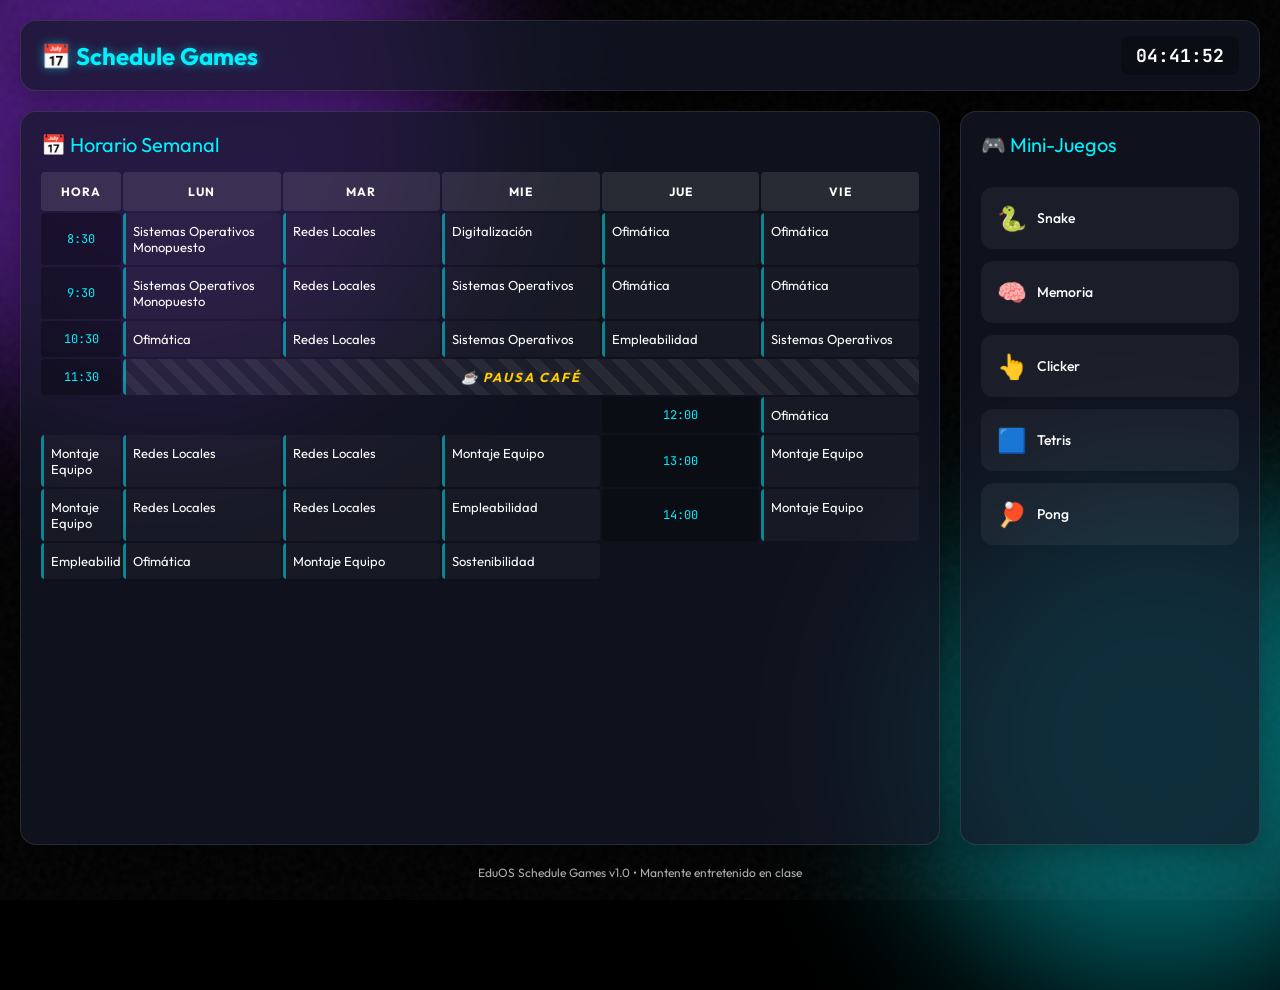
==== commit b1c26cf0: "### Recreate Class Schedule Web with Mini-Games and Modern UI - **index.html**: Complete rewrite wit" ====
--- a/index.html
+++ b/index.html
@@ -1,2855 +1,828 @@
-<!DOCTYPE html>
-<html lang="es">
-<head>
-    <meta charset="UTF-8">
-    <meta name="viewport" content="width=device-width, initial-scale=1.0">
-    <title>EduOS 6.0 // Liquid Ether</title>
-    <style>
-        @import url('https://fonts.googleapis.com/css2?family=Outfit:wght@300;500;700&family=JetBrains+Mono:wght@400;700&display=swap');
-
-        :root {
-            /* Variables Dinámicas (Editables por el usuario) */
-            --accent: #00f2ff;
-            --glass-opacity: 0.65;
-            --blur-strength: 25px;
-            --bg-image: url('https://4kwallpapers.com/images/walls/thumbs_3t/23027.jpg');
-            
-            /* Estáticos */
-            --text-main: #ffffff;
-            --text-dim: rgba(255, 255, 255, 0.7);
-            --window-radius: 16px;
-            --transition-speed: 0.4s cubic-bezier(0.25, 1, 0.5, 1);
-            --danger: #ff4757;
-            --success: #2ed573;
-            --warning: #ffa502;
-        }
-
-        * { margin: 0; padding: 0; box-sizing: border-box; user-select: none; outline: none; }
-
-        body {
-            font-family: 'Outfit', sans-serif;
-            height: 100vh;
-            width: 100vw;
-            overflow: hidden;
-            color: var(--text-main);
-            background: #000;
-            position: relative;
-        }
-
-        /* --- CAPA DE FONDO & EFECTOS --- */
-        .wallpaper {
-            position: absolute;
-            inset: 0;
-            background-image: var(--bg-image);
-            background-size: cover;
-            background-position: center;
-            transition: all 0.5s ease;
-            z-index: -3;
-            animation: bgShift 120s infinite linear;
-        }
-
-        .wallpaper::after {
-            content: ''; position: absolute; inset: 0;
-            background: rgba(0,0,0,0.3);
-        }
-
-        @keyframes bgShift {
-            0%, 100% { filter: hue-rotate(0deg) contrast(110%) saturate(120%); }
-            50% { filter: hue-rotate(180deg) contrast(115%) saturate(140%); }
-        }
-
-        /* Orbes de luz animados */
-        .liquid-orb {
-            position: absolute;
-            border-radius: 50%;
-            filter: blur(80px);
-            z-index: -2;
-            opacity: 0.6;
-            animation: float 20s infinite alternate;
-        }
-        .orb-1 { width: 600px; height: 600px; background: #7928ca; top: -20%; left: -10%; }
-        .orb-2 { width: 500px; height: 500px; background: var(--accent); bottom: -10%; right: -10%; animation-delay: -5s; opacity: 0.4; }
-        
-        @keyframes float { 
-            0% { transform: translate(0,0) scale(1); } 
-            100% { transform: translate(100px, 50px) scale(1.1); } 
-        }
-
-        /* Efecto Ruido (Grain) */
-        .noise-overlay {
-            position: absolute;
-            inset: 0;
-            background-image: url("data:image/svg+xml,%3Csvg viewBox='0 0 200 200' xmlns='http://www.w3.org/2000/svg'%3E%3Cfilter id='noiseFilter'%3E%3CfeTurbulence type='fractalNoise' baseFrequency='0.65' numOctaves='3' stitchTiles='stitch'/%3E%3C/filter%3E%3Crect width='100%25' height='100%25' filter='url(%23noiseFilter)' opacity='0.05'/%3E%3C/svg%3E");
-            pointer-events: none;
-            z-index: -1;
-            animation: grainNoise 0.2s infinite;
-        }
-
-        @keyframes grainNoise {
-            0%, 100% { transform: translate(0,0); }
-            10% { transform: translate(-1%,-1%); }
-            20% { transform: translate(1%,1%); }
-            30% { transform: translate(-1%,0); }
-            40% { transform: translate(0,1%); }
-            50% { transform: translate(1%,0); }
-            60% { transform: translate(0,-1%); }
-            70% { transform: translate(-1%,1%); }
-            80% { transform: translate(1%,-1%); }
-            90% { transform: translate(-1%,-1%); }
-        }
-
-        /* --- ESCRITORIO --- */
-        .desktop-grid {
-            position: absolute;
-            top: 20px; left: 20px; bottom: 80px; width: 100%;
-            display: flex;
-            flex-direction: column;
-            flex-wrap: wrap;
-            gap: 15px;
-            align-content: flex-start;
-            z-index: 1;
-        }
-
-        .desktop-icon {
-            width: 86px;
-            padding: 10px;
-            border-radius: 12px;
-            display: flex;
-            flex-direction: column;
-            align-items: center;
-            cursor: pointer;
-            transition: var(--transition-speed);
-            position: relative;
-        }
-        .desktop-icon:hover { background: rgba(255,255,255,0.15); transform: scale(1.05) translateY(-5px); }
-        .desktop-icon:active { transform: scale(0.95); }
-        .desktop-icon::after {
-            content: '';
-            position: absolute;
-            inset: 0;
-            border-radius: 12px;
-            background: linear-gradient(135deg, transparent 30%, rgba(255,255,255,0.1));
-            opacity: 0;
-            transition: opacity 0.3s;
-            pointer-events: none;
-        }
-        .desktop-icon:hover::after { opacity: 1; }
-        
-        .icon-img {
-            width: 54px; height: 54px;
-            border-radius: 14px;
-            background: linear-gradient(135deg, rgba(255,255,255,0.4), rgba(255,255,255,0.1));
-            border: 1px solid rgba(255,255,255,0.3);
-            display: flex; align-items: center; justify-content: center;
-            font-size: 28px;
-            box-shadow: 0 8px 16px rgba(0,0,0,0.2);
-            backdrop-filter: blur(5px);
-            margin-bottom: 8px;
-            transition: all 0.3s;
-            animation: iconPulse 3s infinite alternate;
-        }
-        .desktop-icon:hover .icon-img {
-            transform: rotate(10deg) scale(1.1);
-            box-shadow: 0 12px 24px rgba(0,0,0,0.3), 0 0 30px var(--accent);
-        }
-
-        @keyframes iconPulse {
-            0% { box-shadow: 0 8px 16px rgba(0,0,0,0.2); }
-            100% { box-shadow: 0 8px 24px rgba(0,0,0,0.3), 0 0 15px rgba(0,242,255,0.3); }
-        }
-
-        .icon-label { 
-            font-size: 13px; 
-            text-shadow: 0 2px 4px rgba(0,0,0,0.8); 
-            text-align: center; 
-            font-weight: 500;
-            background: rgba(0,0,0,0.5);
-            padding: 2px 8px;
-            border-radius: 6px;
-            transition: all 0.3s;
-        }
-        .desktop-icon:hover .icon-label {
-            background: rgba(0,0,0,0.8);
-            color: var(--accent);
-        }
-
-        /* --- MENÚ INICIO --- */
-        .start-menu {
-            position: absolute;
-            bottom: 90px;
-            left: 50%;
-            transform: translateX(-50%) scale(0.95);
-            width: 400px;
-            height: 500px;
-            background: rgba(15, 15, 30, 0.95);
-            backdrop-filter: blur(40px);
-            border: 1px solid rgba(255,255,255,0.15);
-            border-radius: 24px;
-            box-shadow: 0 40px 80px rgba(0,0,0,0.6);
-            padding: 20px;
-            z-index: 10000;
-            opacity: 0;
-            visibility: hidden;
-            transition: all 0.3s cubic-bezier(0.175, 0.885, 0.32, 1.275);
-            overflow: hidden;
-        }
-        .start-menu.open {
-            opacity: 1;
-            visibility: visible;
-            transform: translateX(-50%) scale(1);
-        }
-        .start-grid {
-            display: grid;
-            grid-template-columns: repeat(3, 1fr);
-            gap: 15px;
-            margin-top: 20px;
-        }
-        .start-item {
-            background: rgba(255,255,255,0.05);
-            border-radius: 12px;
-            padding: 15px;
-            text-align: center;
-            cursor: pointer;
-            transition: all 0.2s;
-            border: 1px solid transparent;
-        }
-        .start-item:hover {
-            background: rgba(255,255,255,0.1);
-            border-color: var(--accent);
-            transform: translateY(-5px);
-        }
-        .start-item:active { transform: translateY(0); }
-
-        /* --- VENTANAS (LIQUID GLASS REAL) --- */
-        .window {
-            position: absolute;
-            min-width: 300px; min-height: 200px;
-            background: rgba(20, 25, 40, var(--glass-opacity));
-            backdrop-filter: blur(var(--blur-strength)) saturate(180%);
-            -webkit-backdrop-filter: blur(var(--blur-strength)) saturate(180%);
-            border: 1px solid rgba(255,255,255,0.15);
-            border-top: 1px solid rgba(255,255,255,0.3);
-            border-radius: var(--window-radius);
-            box-shadow: 
-                0 20px 50px rgba(0,0,0,0.6),
-                inset 0 0 0 1px rgba(255,255,255,0.05);
-            display: flex; flex-direction: column;
-            overflow: hidden;
-            opacity: 0; 
-            transform: scale(0.9) translateY(20px);
-            transition: opacity 0.3s, transform 0.3s, width 0.3s, height 0.3s, top 0.3s, left 0.3s;
-            pointer-events: none;
-            z-index: 100;
-        }
-
-        .window.open { 
-            opacity: 1; 
-            transform: scale(1) translateY(0); 
-            pointer-events: all;
-            animation: windowAppear 0.4s cubic-bezier(0.175, 0.885, 0.32, 1.275);
-        }
-
-        @keyframes windowAppear {
-            0% { transform: scale(0.8) translateY(30px); opacity: 0; }
-            100% { transform: scale(1) translateY(0); opacity: 1; }
-        }
-
-        .window.closing {
-            animation: windowDisappear 0.3s forwards;
-        }
-
-        @keyframes windowDisappear {
-            0% { transform: scale(1) translateY(0); opacity: 1; }
-            100% { transform: scale(0.8) translateY(30px); opacity: 0; }
-        }
-
-        .window.maximized { 
-            top: 0 !important; 
-            left: 0 !important; 
-            width: 100% !important; 
-            height: calc(100% - 70px) !important; 
-            border-radius: 0; 
-            animation: maximizeWindow 0.3s;
-        }
-
-        @keyframes maximizeWindow {
-            0% { border-radius: var(--window-radius); }
-            100% { border-radius: 0; }
-        }
-
-        .title-bar {
-            height: 42px;
-            background: linear-gradient(90deg, rgba(255,255,255,0.05), transparent);
-            display: flex; align-items: center; justify-content: space-between;
-            padding: 0 16px;
-            cursor: grab;
-            border-bottom: 1px solid rgba(255,255,255,0.05);
-            position: relative;
-        }
-        .title-bar:active { cursor: grabbing; }
-        .title-bar::before {
-            content: '';
-            position: absolute;
-            top: 0;
-            left: 0;
-            right: 0;
-            height: 1px;
-            background: linear-gradient(90deg, transparent, var(--accent), transparent);
-            opacity: 0.5;
-        }
-
-        .win-title { 
-            font-weight: 600; 
-            font-size: 14px; 
-            opacity: 0.9; 
-            display: flex; 
-            align-items: center; 
-            gap: 8px; 
-            text-shadow: 0 0 10px currentColor;
-        }
-        .win-controls { display: flex; gap: 8px; }
-        .control-btn { 
-            width: 12px; 
-            height: 12px; 
-            border-radius: 50%; 
-            border: none; 
-            cursor: pointer; 
-            transition: 0.2s;
-            position: relative;
-            overflow: hidden;
-        }
-        .control-btn::after {
-            content: '';
-            position: absolute;
-            inset: 0;
-            background: rgba(255,255,255,0.2);
-            opacity: 0;
-            transition: opacity 0.2s;
-        }
-        .control-btn:hover::after { opacity: 1; }
-        .control-btn:hover { transform: scale(1.2); }
-        .close-btn { background: var(--danger); }
-        .min-btn { background: var(--warning); }
-        .max-btn { background: var(--success); }
-
-        .win-content { flex: 1; overflow: auto; padding: 20px; position: relative; }
-
-        /* --- BARRA DE TAREAS (DOCK) --- */
-        .dock-container {
-            position: absolute; bottom: 20px; left: 0; width: 100%;
-            display: flex; justify-content: center; z-index: 10000;
-        }
-
-        .dock {
-            background: rgba(15, 15, 20, 0.7);
-            backdrop-filter: blur(20px);
-            border: 1px solid rgba(255,255,255,0.1);
-            height: 64px;
-            border-radius: 24px;
-            display: flex; align-items: center; gap: 10px; padding: 0 20px;
-            box-shadow: 0 15px 40px rgba(0,0,0,0.4);
-            transition: var(--transition-speed);
-            position: relative;
-        }
-        .dock::before {
-            content: '';
-            position: absolute;
-            inset: 0;
-            border-radius: 24px;
-            background: linear-gradient(135deg, rgba(255,255,255,0.05), transparent 70%);
-            pointer-events: none;
-        }
-
-        .dock-icon {
-            width: 48px; height: 48px;
-            border-radius: 12px;
-            background: rgba(255,255,255,0.05);
-            display: flex; align-items: center; justify-content: center;
-            font-size: 24px; cursor: pointer;
-            position: relative;
-            transition: 0.3s cubic-bezier(0.175, 0.885, 0.32, 1.275);
-            border: 1px solid transparent;
-            transform-origin: bottom center;
-        }
-        .dock-icon:hover { 
-            transform: translateY(-10px) scale(1.1); 
-            background: rgba(255,255,255,0.15); 
-            border-color: rgba(255,255,255,0.2);
-            box-shadow: 0 10px 20px rgba(0,0,0,0.3), 0 0 20px currentColor;
-        }
-        .dock-icon.active::after {
-            content: ''; 
-            position: absolute; 
-            bottom: -6px; 
-            width: 4px; 
-            height: 4px; 
-            background: var(--accent); 
-            border-radius: 50%; 
-            box-shadow: 0 0 10px var(--accent);
-            animation: dockPulse 2s infinite;
-        }
-
-        @keyframes dockPulse {
-            0%, 100% { opacity: 1; transform: scale(1); }
-            50% { opacity: 0.5; transform: scale(0.8); }
-        }
-
-        /* --- NOTIFICACIONES --- */
-        .notification-container {
-            position: fixed;
-            top: 20px;
-            right: 20px;
-            width: 300px;
-            z-index: 100000;
-            display: flex;
-            flex-direction: column;
-            gap: 10px;
-        }
-
-        .notification {
-            background: rgba(20, 25, 40, 0.95);
-            backdrop-filter: blur(20px);
-            border: 1px solid rgba(255,255,255,0.1);
-            border-left: 4px solid var(--accent);
-            border-radius: 12px;
-            padding: 15px;
-            box-shadow: 0 10px 30px rgba(0,0,0,0.4);
-            transform: translateX(100%);
-            opacity: 0;
-            transition: all 0.3s cubic-bezier(0.175, 0.885, 0.32, 1.275);
-            cursor: pointer;
-        }
-        .notification.show {
-            transform: translateX(0);
-            opacity: 1;
-        }
-        .notification-title {
-            font-weight: bold;
-            color: var(--accent);
-            margin-bottom: 5px;
-            display: flex;
-            justify-content: space-between;
-            align-items: center;
-        }
-        .notification-close {
-            color: var(--text-dim);
-            cursor: pointer;
-            font-size: 18px;
-        }
-
-        /* --- APPS ESPECÍFICAS --- */
-        
-        /* Ajustes */
-        .settings-group { margin-bottom: 25px; }
-        .settings-group label { display: block; margin-bottom: 8px; font-size: 0.9em; color: var(--text-dim); }
-        .setting-input { width: 100%; padding: 10px; background: rgba(0,0,0,0.3); border: 1px solid rgba(255,255,255,0.1); color: white; border-radius: 8px; transition: all 0.3s; }
-        .setting-input:focus { border-color: var(--accent); box-shadow: 0 0 15px rgba(0,242,255,0.3); }
-        input[type="range"] { width: 100%; accent-color: var(--accent); height: 6px; border-radius: 3px; }
-        .preset-colors { display: flex; gap: 10px; margin-top: 10px; }
-        .color-dot { width: 30px; height: 30px; border-radius: 50%; cursor: pointer; border: 2px solid rgba(255,255,255,0.2); transition: 0.2s; position: relative; overflow: hidden; }
-        .color-dot:hover { transform: scale(1.2); }
-        .color-dot.active::after {
-            content: '✓';
-            position: absolute;
-            inset: 0;
-            display: flex;
-            align-items: center;
-            justify-content: center;
-            color: white;
-            font-weight: bold;
-            text-shadow: 0 0 5px black;
-        }
-
-        /* Terminal */
-        .terminal { font-family: 'JetBrains Mono', monospace; color: #0f0; height: 100%; display: flex; flex-direction: column; }
-        .terminal-output { flex: 1; overflow-y: auto; white-space: pre-wrap; margin-bottom: 10px; font-size: 14px; }
-        .terminal-input-line { display: flex; gap: 10px; align-items: center; }
-        .prompt { color: var(--accent); font-weight: bold; }
-        #termInput { background: transparent; border: none; color: white; flex: 1; font-family: inherit; font-size: 14px; }
-
-        /* Paint */
-        .paint-toolbar { display: flex; gap: 10px; margin-bottom: 10px; background: rgba(0,0,0,0.2); padding: 8px; border-radius: 8px; flex-wrap: wrap; }
-        .paint-tool { padding: 8px 15px; background: rgba(255,255,255,0.1); border-radius: 6px; cursor: pointer; transition: all 0.2s; display: flex; align-items: center; gap: 8px; }
-        .paint-tool:hover { background: rgba(255,255,255,0.2); }
-        .paint-tool.active { background: var(--accent); color: black; }
-        #paintCanvas { background: white; border-radius: 4px; cursor: crosshair; touch-action: none; width: 100%; height: 400px; box-shadow: inset 0 0 20px rgba(0,0,0,0.2); }
-
-        /* Horario (Mejorado) */
-        .schedule-grid { display: grid; grid-template-columns: 80px repeat(5, 1fr); gap: 2px; }
-        .sch-head { background: rgba(255,255,255,0.1); padding: 12px; text-align: center; font-weight: bold; font-size: 12px; border-radius: 4px; text-transform: uppercase; letter-spacing: 1px; }
-        .sch-time { color: var(--accent); font-family: 'JetBrains Mono'; display: flex; align-items: center; justify-content: center; font-size: 12px; background: rgba(0,0,0,0.3); border-radius: 4px; }
-        .sch-cell { background: rgba(255,255,255,0.03); padding: 10px; border-radius: 4px; font-size: 13px; transition: 0.2s; cursor: pointer; position: relative; overflow: hidden; }
-        .sch-cell:hover { background: rgba(255,255,255,0.1); transform: translateY(-2px); box-shadow: 0 5px 15px rgba(0,0,0,0.3); }
-        .sch-cell::before { content: ''; position: absolute; left: 0; top: 0; bottom: 0; width: 3px; background: var(--accent); opacity: 0.5; }
-        .break-cell { grid-column: 2 / span 5; background: repeating-linear-gradient(45deg, rgba(255,255,255,0.05), rgba(255,255,255,0.05) 10px, rgba(255,255,255,0.1) 10px, rgba(255,255,255,0.1) 20px); text-align: center; font-style: italic; color: #ffcc00; font-weight: bold; letter-spacing: 2px; display: flex; align-items: center; justify-content: center; animation: breakPulse 3s infinite; }
-
-        @keyframes breakPulse {
-            0%, 100% { color: #ffcc00; }
-            50% { color: #ff9900; }
-        }
-
-        /* Calculadora */
-        .calc-display {
-            background: rgba(0,0,0,0.5);
-            border-radius: 8px;
-            padding: 15px;
-            margin-bottom: 15px;
-            text-align: right;
-            font-family: 'JetBrains Mono';
-            font-size: 2em;
-            min-height: 60px;
-            overflow: hidden;
-            border: 1px solid rgba(255,255,255,0.1);
-        }
-        .calc-buttons {
-            display: grid;
-            grid-template-columns: repeat(4, 1fr);
-            gap: 10px;
-        }
-        .calc-btn {
-            padding: 15px;
-            background: rgba(255,255,255,0.05);
-            border: 1px solid rgba(255,255,255,0.1);
-            border-radius: 8px;
-            color: white;
-            font-size: 1.2em;
-            cursor: pointer;
-            transition: all 0.2s;
-            text-align: center;
-        }
-        .calc-btn:hover {
-            background: rgba(255,255,255,0.1);
-            transform: translateY(-2px);
-        }
-        .calc-btn:active { transform: translateY(0); }
-        .calc-btn.operator { background: rgba(0,242,255,0.2); color: var(--accent); }
-        .calc-btn.equals { background: var(--accent); color: black; font-weight: bold; }
-        .calc-btn.clear { background: rgba(255,71,87,0.2); color: var(--danger); }
-
-        /* Reproductor de Música */
-        .music-player {
-            display: flex;
-            flex-direction: column;
-            gap: 15px;
-        }
-        .album-art {
-            width: 200px;
-            height: 200px;
-            margin: 0 auto;
-            border-radius: 20px;
-            background: linear-gradient(135deg, #7928ca, #ff0055);
-            display: flex;
-            align-items: center;
-            justify-content: center;
-            font-size: 48px;
-            box-shadow: 0 20px 40px rgba(0,0,0,0.4);
-            animation: albumRotate 20s infinite linear paused;
-        }
-        .music-player.playing .album-art {
-            animation-play-state: running;
-        }
-        @keyframes albumRotate {
-            0% { transform: rotate(0deg); }
-            100% { transform: rotate(360deg); }
-        }
-        .track-info { text-align: center; }
-        .track-title { font-size: 1.5em; font-weight: bold; margin-bottom: 5px; }
-        .track-artist { color: var(--text-dim); }
-        .progress-bar { height: 4px; background: rgba(255,255,255,0.1); border-radius: 2px; margin: 20px 0; overflow: hidden; }
-        .progress { height: 100%; background: var(--accent); width: 30%; border-radius: 2px; }
-        .player-controls { display: flex; justify-content: center; gap: 20px; }
-        .player-btn {
-            width: 50px;
-            height: 50px;
-            border-radius: 50%;
-            background: rgba(255,255,255,0.1);
-            display: flex;
-            align-items: center;
-            justify-content: center;
-            font-size: 24px;
-            cursor: pointer;
-            transition: all 0.2s;
-            border: none;
-            color: white;
-        }
-        .player-btn:hover {
-            background: var(--accent);
-            transform: scale(1.1);
-        }
-        .player-btn.play { width: 60px; height: 60px; font-size: 28px; }
-
-        /* Juego Snake */
-        .snake-game {
-            display: flex;
-            flex-direction: column;
-            align-items: center;
-            justify-content: center;
-            height: 100%;
-        }
-        #snakeCanvas {
-            background: rgba(0,0,0,0.3);
-            border-radius: 8px;
-            border: 2px solid rgba(255,255,255,0.1);
-            box-shadow: 0 0 30px rgba(0,0,0,0.5);
-        }
-        .game-stats {
-            display: flex;
-            gap: 20px;
-            margin-top: 15px;
-        }
-        .game-stat {
-            background: rgba(255,255,255,0.05);
-            padding: 10px 20px;
-            border-radius: 8px;
-            text-align: center;
-        }
-        .game-stat-value {
-            font-size: 1.5em;
-            color: var(--accent);
-            font-weight: bold;
-        }
-
-        /* Navegador Web */
-        .browser-nav {
-            display: flex;
-            gap: 10px;
-            margin-bottom: 15px;
-            background: rgba(0,0,0,0.2);
-            padding: 10px;
-            border-radius: 8px;
-        }
-        .browser-url {
-            flex: 1;
-            padding: 10px;
-            background: rgba(0,0,0,0.5);
-            border: 1px solid rgba(255,255,255,0.1);
-            border-radius: 8px;
-            color: white;
-        }
-        .browser-btn {
-            padding: 10px 15px;
-            background: rgba(255,255,255,0.1);
-            border: none;
-            border-radius: 8px;
-            color: white;
-            cursor: pointer;
-            transition: all 0.2s;
-        }
-        .browser-btn:hover {
-            background: var(--accent);
-        }
-        .browser-content {
-            flex: 1;
-            background: white;
-            border-radius: 8px;
-            overflow: hidden;
-            border: 1px solid rgba(255,255,255,0.1);
-        }
-        #browserFrame {
-            width: 100%;
-            height: 100%;
-            border: none;
-        }
-
-        /* Reloj Mundial */
-        .world-clock-container {
-            display: grid;
-            grid-template-columns: repeat(3, 1fr);
-            gap: 15px;
-        }
-        .clock-city {
-            background: rgba(255,255,255,0.03);
-            border-radius: 12px;
-            padding: 15px;
-            text-align: center;
-            border: 1px solid rgba(255,255,255,0.1);
-            transition: all 0.3s;
-        }
-        .clock-city:hover {
-            background: rgba(255,255,255,0.08);
-            transform: translateY(-5px);
-            border-color: var(--accent);
-        }
-        .city-name {
-            font-size: 0.9em;
-            color: var(--text-dim);
-            margin-bottom: 5px;
-        }
-        .city-time {
-            font-size: 1.5em;
-            font-weight: bold;
-            color: var(--accent);
-            font-family: 'JetBrains Mono';
-        }
-        .city-date {
-            font-size: 0.8em;
-            color: var(--text-dim);
-            margin-top: 5px;
-        }
-
-        /* Sistema de Archivos */
-        .file-explorer {
-            height: 100%;
-            display: flex;
-            flex-direction: column;
-        }
-        .file-toolbar {
-            display: flex;
-            gap: 10px;
-            margin-bottom: 15px;
-            padding-bottom: 10px;
-            border-bottom: 1px solid rgba(255,255,255,0.1);
-        }
-        .file-list {
-            flex: 1;
-            overflow-y: auto;
-            background: rgba(0,0,0,0.2);
-            border-radius: 8px;
-            padding: 10px;
-        }
-        .file-item {
-            display: flex;
-            align-items: center;
-            gap: 10px;
-            padding: 10px;
-            border-radius: 6px;
-            cursor: pointer;
-            transition: all 0.2s;
-        }
-        .file-item:hover {
-            background: rgba(255,255,255,0.1);
-        }
-        .file-icon {
-            width: 24px;
-            height: 24px;
-            display: flex;
-            align-items: center;
-            justify-content: center;
-            font-size: 18px;
-        }
-        .file-name {
-            flex: 1;
-        }
-        .file-size {
-            color: var(--text-dim);
-            font-size: 0.9em;
-        }
-
-        /* Física Partículas */
-        .particles-container {
-            position: absolute;
-            inset: 0;
-            pointer-events: none;
-            z-index: 0;
-        }
-
-        /* Efecto Cursor Personalizado */
-        .custom-cursor {
-            position: fixed;
-            width: 20px;
-            height: 20px;
-            border-radius: 50%;
-            background: rgba(0, 242, 255, 0.5);
-            pointer-events: none;
-            z-index: 1000000;
-            mix-blend-mode: screen;
-            transform: translate(-50%, -50%);
-            transition: width 0.2s, height 0.2s;
-        }
-        .custom-cursor.active {
-            width: 40px;
-            height: 40px;
-            background: rgba(0, 242, 255, 0.2);
-        }
-    </style>
-</head>
-<body>
-
-    <div class="wallpaper" id="wallpaperLayer"></div>
-    <div class="liquid-orb orb-1"></div>
-    <div class="liquid-orb orb-2"></div>
-    <div class="noise-overlay"></div>
-    <div class="particles-container" id="particles"></div>
-    <div class="custom-cursor" id="customCursor"></div>
-
-    <!-- Menú Inicio -->
-    <div class="start-menu" id="startMenu">
-        <h2 style="margin-bottom: 20px;">EduOS 6.0 // Liquid Ether</h2>
-        <div class="start-grid">
-            <div class="start-item" onclick="wm.open('scheduleWin')">
-                <div style="font-size: 24px; margin-bottom: 5px;">📅</div>
-                <div>Horario</div>
-            </div>
-            <div class="start-item" onclick="wm.open('calcWin')">
-                <div style="font-size: 24px; margin-bottom: 5px;">🧮</div>
-                <div>Calculadora</div>
-            </div>
-            <div class="start-item" onclick="wm.open('musicWin')">
-                <div style="font-size: 24px; margin-bottom: 5px;">🎵</div>
-                <div>Música</div>
-            </div>
-            <div class="start-item" onclick="wm.open('snakeWin')">
-                <div style="font-size: 24px; margin-bottom: 5px;">🐍</div>
-                <div>Snake Game</div>
-            </div>
-            <div class="start-item" onclick="wm.open('browserWin')">
-                <div style="font-size: 24px; margin-bottom: 5px;">🌐</div>
-                <div>Navegador</div>
-            </div>
-            <div class="start-item" onclick="wm.open('clockWin')">
-                <div style="font-size: 24px; margin-bottom: 5px;">🌍</div>
-                <div>Reloj Mundial</div>
-            </div>
-            <div class="start-item" onclick="wm.open('filesWin')">
-                <div style="font-size: 24px; margin-bottom: 5px;">📁</div>
-                <div>Archivos</div>
-            </div>
-            <div class="start-item" onclick="wm.open('paintWin')">
-                <div style="font-size: 24px; margin-bottom: 5px;">🎨</div>
-                <div>CyberPaint</div>
-            </div>
-            <div class="start-item" onclick="wm.open('settingsWin')">
-                <div style="font-size: 24px; margin-bottom: 5px;">⚙️</div>
-                <div>Ajustes</div>
-            </div>
-        </div>
-        <div style="margin-top: 20px; text-align: center; color: var(--text-dim); font-size: 0.9em;">
-            EduOS v6.0 - © 2025 - Todos los derechos reservados
-        </div>
-    </div>
-
-    <!-- Notificaciones -->
-    <div class="notification-container" id="notificationContainer"></div>
-
-    <!-- Escritorio -->
-    <div class="desktop-grid">
-        <div class="desktop-icon" onclick="wm.open('scheduleWin')">
-            <div class="icon-img" style="color: #ffcc00;">📅</div>
-            <div class="icon-label">Horario</div>
-        </div>
-        <div class="desktop-icon" onclick="wm.open('settingsWin')">
-            <div class="icon-img" style="color: #a0a0a0;">⚙️</div>
-            <div class="icon-label">Ajustes</div>
-        </div>
-        <div class="desktop-icon" onclick="wm.open('paintWin')">
-            <div class="icon-img" style="color: #ff0055;">🎨</div>
-            <div class="icon-label">CyberPaint</div>
-        </div>
-        <div class="desktop-icon" onclick="wm.open('termWin')">
-            <div class="icon-img" style="color: #00ff00; background: #000;">>_</div>
-            <div class="icon-label">Terminal</div>
-        </div>
-        <div class="desktop-icon" onclick="wm.open('clickerWin')">
-            <div class="icon-img" style="color: #00f2ff;">⚡</div>
-            <div class="icon-label">Miner</div>
-        </div>
-        <div class="desktop-icon" onclick="wm.open('notesWin')">
-            <div class="icon-img" style="color: #fff;">📝</div>
-            <div class="icon-label">Notas</div>
-        </div>
-        <div class="desktop-icon" onclick="wm.open('calcWin')">
-            <div class="icon-img" style="color: #ff9500;">🧮</div>
-            <div class="icon-label">Calculadora</div>
-        </div>
-        <div class="desktop-icon" onclick="wm.open('musicWin')">
-            <div class="icon-img" style="color: #9d4edd;">🎵</div>
-            <div class="icon-label">Música</div>
-        </div>
-        <div class="desktop-icon" onclick="wm.open('snakeWin')">
-            <div class="icon-img" style="color: #2ed573;">🐍</div>
-            <div class="icon-label">Snake Game</div>
-        </div>
-        <div class="desktop-icon" onclick="wm.open('browserWin')">
-            <div class="icon-img" style="color: #1e90ff;">🌐</div>
-            <div class="icon-label">Navegador</div>
-        </div>
-    </div>
-
-    <!-- Área de Ventanas -->
-    <div id="windowsArea">
-
-        <!-- Horario (existente) -->
-        <div id="scheduleWin" class="window" style="width: 900px; height: 600px; top: 50px; left: 100px;">
-            <div class="title-bar">
-                <div class="win-title">📅 Academic Schedule v2.0</div>
-                <div class="win-controls">
-                    <button class="control-btn min-btn"></button>
-                    <button class="control-btn max-btn" onclick="wm.maximize('scheduleWin')"></button>
-                    <button class="control-btn close-btn" onclick="wm.close('scheduleWin')"></button>
-                </div>
-            </div>
-            <div class="win-content">
-                <div class="schedule-grid" id="scheduleGrid"></div>
-            </div>
-        </div>
-
-        <!-- Ajustes (existente) -->
-        <div id="settingsWin" class="window" style="width: 400px; height: 550px; top: 80px; left: 150px;">
-            <div class="title-bar">
-                <div class="win-title">⚙️ Control Center</div>
-                <div class="win-controls">
-                    <button class="control-btn close-btn" onclick="wm.close('settingsWin')"></button>
-                </div>
-            </div>
-            <div class="win-content">
-                <h2 style="margin-bottom: 20px;">Personalización</h2>
-                
-                <div class="settings-group">
-                    <label>Wallpaper URL</label>
-                    <input type="text" class="setting-input" id="bgInput" placeholder="https://..." onchange="updateSettings()">
-                </div>
-
-                <div class="settings-group">
-                    <label>Color de Acento</label>
-                    <div class="preset-colors">
-                        <div class="color-dot active" style="background: #00f2ff;" onclick="setAccent('#00f2ff')"></div>
-                        <div class="color-dot" style="background: #ff0055;" onclick="setAccent('#ff0055')"></div>
-                        <div class="color-dot" style="background: #7928ca;" onclick="setAccent('#7928ca')"></div>
-                        <div class="color-dot" style="background: #00ff00;" onclick="setAccent('#00ff00')"></div>
-                        <div class="color-dot" style="background: #ffcc00;" onclick="setAccent('#ffcc00')"></div>
-                    </div>
-                </div>
-
-                <div class="settings-group">
-                    <label>Opacidad del Cristal (<span id="opacityVal">0.65</span>)</label>
-                    <input type="range" min="0.1" max="0.95" step="0.05" value="0.65" oninput="updateCSSVar('--glass-opacity', this.value); document.getElementById('opacityVal').innerText = this.value">
-                </div>
-
-                <div class="settings-group">
-                    <label>Intensidad Blur (<span id="blurVal">25px</span>)</label>
-                    <input type="range" min="0" max="50" value="25" oninput="updateCSSVar('--blur-strength', this.value + 'px'); document.getElementById('blurVal').innerText = this.value + 'px'">
-                </div>
-
-                <div class="settings-group">
-                    <button onclick="showNotification('Sistema', 'Configuración guardada correctamente', 'success')" class="setting-input" style="cursor: pointer; text-align: center; background: var(--accent); color: black; font-weight: bold;">
-                        Guardar Configuración
-                    </button>
-                </div>
-
-                <div class="settings-group">
-                    <h3 style="margin-bottom: 10px;">Efectos Especiales</h3>
-                    <label style="display: flex; justify-content: space-between; align-items: center;">
-                        <span>Partículas en fondo</span>
-                        <input type="checkbox" id="particlesToggle" checked onchange="toggleParticles(this.checked)">
-                    </label>
-                    <label style="display: flex; justify-content: space-between; align-items: center;">
-                        <span>Cursor personalizado</span>
-                        <input type="checkbox" id="cursorToggle" checked onchange="toggleCustomCursor(this.checked)">
-                    </label>
-                </div>
-            </div>
-        </div>
-
-        <!-- Paint (existente) -->
-        <div id="paintWin" class="window" style="width: 600px; height: 500px; top: 120px; left: 200px;">
-             <div class="title-bar">
-                <div class="win-title">🎨 CyberPaint Studio</div>
-                <div class="win-controls">
-                    <button class="control-btn close-btn" onclick="wm.close('paintWin')"></button>
-                </div>
-            </div>
-            <div class="win-content" style="display:flex; flex-direction:column;">
-                <div class="paint-toolbar">
-                    <div class="paint-tool active" onclick="paintApp.setColor('black')">⚫ Negro</div>
-                    <div class="paint-tool" style="color:red" onclick="paintApp.setColor('red')">🔴 Rojo</div>
-                    <div class="paint-tool" style="color:blue" onclick="paintApp.setColor('blue')">🔵 Azul</div>
-                    <div class="paint-tool" style="color:#00f2ff" onclick="paintApp.setColor('#00f2ff')">💠 Cyan</div>
-                    <div class="paint-tool" onclick="paintApp.setLineWidth(1)">▯ Fino</div>
-                    <div class="paint-tool" onclick="paintApp.setLineWidth(5)">▮ Grueso</div>
-                    <div class="paint-tool" onclick="paintApp.clear()">🗑️ Borrar</div>
-                    <div class="paint-tool" onclick="paintApp.save()">💾 Guardar</div>
-                </div>
-                <canvas id="paintCanvas" width="560" height="400"></canvas>
-            </div>
-        </div>
-
-        <!-- Terminal (existente) -->
-        <div id="termWin" class="window" style="width: 500px; height: 350px; top: 150px; left: 250px; background: rgba(0,0,0,0.85);">
-            <div class="title-bar">
-                <div class="win-title">>_ root@edu-os</div>
-                <div class="win-controls">
-                    <button class="control-btn close-btn" onclick="wm.close('termWin')"></button>
-                </div>
-            </div>
-            <div class="win-content terminal" onclick="document.getElementById('termInput').focus()">
-                <div class="terminal-output" id="termOutput">EduOS Kernel v6.0 loaded...<br>Type 'help' for commands.<br></div>
-                <div class="terminal-input-line">
-                    <span class="prompt">$</span>
-                    <input type="text" id="termInput" autocomplete="off">
-                </div>
-            </div>
-        </div>
-
-        <!-- Miner (existente) -->
-        <div id="clickerWin" class="window" style="width: 350px; height: 450px; top: 100px; left: 400px;">
-            <div class="title-bar">
-                <div class="win-title">⚡ Crypto Miner</div>
-                <div class="win-controls"><button class="control-btn close-btn" onclick="wm.close('clickerWin')"></button></div>
-            </div>
-            <div class="win-content" style="text-align:center;">
-                <h1 id="score" style="font-size:3em; color:var(--accent); text-shadow:0 0 20px var(--accent);">0</h1>
-                <p>EduCoins Mined</p>
-                <button onclick="miner.click()" style="width:100px; height:100px; border-radius:50%; border:none; background:var(--accent); font-size:40px; margin:20px; cursor:pointer; box-shadow:0 0 30px var(--accent); transition:0.1s;" class="mining-rig">⛏️</button>
-                <div id="upgrades"></div>
-                <div style="margin-top: 20px; color: var(--text-dim); font-size: 0.9em;">
-                    Auto-miner: <span id="autoMiner">0</span> coins/sec
-                </div>
-            </div>
-        </div>
-
-        <!-- Notas (existente) -->
-        <div id="notesWin" class="window" style="width: 300px; height: 400px; top: 60px; left: 600px;">
-             <div class="title-bar">
-                <div class="win-title">📝 Notas Rápidas</div>
-                <div class="win-controls"><button class="control-btn close-btn" onclick="wm.close('notesWin')"></button></div>
-            </div>
-            <div class="win-content">
-                <textarea id="notesArea" style="width:100%; height:100%; background:transparent; border:none; color:white; resize:none; font-family: 'Outfit', sans-serif;" placeholder="Escribe aquí... se guarda solo."></textarea>
-            </div>
-        </div>
-
-        <!-- Calculadora (nueva) -->
-        <div id="calcWin" class="window" style="width: 300px; height: 450px; top: 80px; left: 700px;">
-            <div class="title-bar">
-                <div class="win-title">🧮 Calculadora</div>
-                <div class="win-controls">
-                    <button class="control-btn close-btn" onclick="wm.close('calcWin')"></button>
-                </div>
-            </div>
-            <div class="win-content">
-                <div class="calc-display" id="calcDisplay">0</div>
-                <div class="calc-buttons">
-                    <div class="calc-btn clear" onclick="calculator.clear()">C</div>
-                    <div class="calc-btn" onclick="calculator.addOperator('/')">/</div>
-                    <div class="calc-btn" onclick="calculator.addOperator('*')">×</div>
-                    <div class="calc-btn" onclick="calculator.backspace()">⌫</div>
-                    <div class="calc-btn" onclick="calculator.addNumber(7)">7</div>
-                    <div class="calc-btn" onclick="calculator.addNumber(8)">8</div>
-                    <div class="calc-btn" onclick="calculator.addNumber(9)">9</div>
-                    <div class="calc-btn operator" onclick="calculator.addOperator('-')">-</div>
-                    <div class="calc-btn" onclick="calculator.addNumber(4)">4</div>
-                    <div class="calc-btn" onclick="calculator.addNumber(5)">5</div>
-                    <div class="calc-btn" onclick="calculator.addNumber(6)">6</div>
-                    <div class="calc-btn operator" onclick="calculator.addOperator('+')">+</div>
-                    <div class="calc-btn" onclick="calculator.addNumber(1)">1</div>
-                    <div class="calc-btn" onclick="calculator.addNumber(2)">2</div>
-                    <div class="calc-btn" onclick="calculator.addNumber(3)">3</div>
-                    <div class="calc-btn equals" onclick="calculator.calculate()" style="grid-row: span 2;">=</div>
-                    <div class="calc-btn" onclick="calculator.addNumber(0)" style="grid-column: span 2;">0</div>
-                    <div class="calc-btn" onclick="calculator.addDecimal()">.</div>
-                </div>
-            </div>
-        </div>
-
-        <!-- Reproductor de Música (nueva) -->
-        <div id="musicWin" class="window" style="width: 350px; height: 500px; top: 100px; left: 800px;">
-            <div class="title-bar">
-                <div class="win-title">🎵 Reproductor de Música</div>
-                <div class="win-controls">
-                    <button class="control-btn close-btn" onclick="wm.close('musicWin')"></button>
-                </div>
-            </div>
-            <div class="win-content music-player" id="musicPlayer">
-                <div class="album-art" id="albumArt">🎵</div>
-                <div class="track-info">
-                    <div class="track-title" id="trackTitle">Nombre de la Canción</div>
-                    <div class="track-artist" id="trackArtist">Artista</div>
-                </div>
-                <div class="progress-bar">
-                    <div class="progress" id="musicProgress"></div>
-                </div>
-                <div class="player-controls">
-                    <button class="player-btn" onclick="musicPlayer.prev()">⏮</button>
-                    <button class="player-btn play" onclick="musicPlayer.togglePlay()" id="playBtn">▶️</button>
-                    <button class="player-btn" onclick="musicPlayer.next()">⏭</button>
-                </div>
-                <div style="margin-top: 20px;">
-                    <div style="font-size: 0.9em; color: var(--text-dim); margin-bottom: 5px;">Lista de reproducción</div>
-                    <div id="playlist" style="max-height: 150px; overflow-y: auto;">
-                        <!-- Playlist items will be added here -->
-                    </div>
-                </div>
-            </div>
-        </div>
-
-        <!-- Juego Snake (nueva) -->
-        <div id="snakeWin" class="window" style="width: 500px; height: 550px; top: 120px; left: 900px;">
-            <div class="title-bar">
-                <div class="win-title">🐍 Snake Game</div>
-                <div class="win-controls">
-                    <button class="control-btn close-btn" onclick="wm.close('snakeWin'); snakeGame.pause();"></button>
-                </div>
-            </div>
-            <div class="win-content snake-game">
-                <canvas id="snakeCanvas" width="460" height="400"></canvas>
-                <div class="game-stats">
-                    <div class="game-stat">
-                        <div>Puntuación</div>
-                        <div class="game-stat-value" id="snakeScore">0</div>
-                    </div>
-                    <div class="game-stat">
-                        <div>Nivel</div>
-                        <div class="game-stat-value" id="snakeLevel">1</div>
-                    </div>
-                    <div class="game-stat">
-                        <div>Velocidad</div>
-                        <div class="game-stat-value" id="snakeSpeed">1x</div>
-                    </div>
-                </div>
-                <div style="margin-top: 15px; display: flex; gap: 10px;">
-                    <button onclick="snakeGame.start()" style="padding: 10px 20px; background: var(--success); color: black; border: none; border-radius: 6px; cursor: pointer;">Iniciar</button>
-                    <button onclick="snakeGame.pause()" style="padding: 10px 20px; background: var(--warning); color: black; border: none; border-radius: 6px; cursor: pointer;">Pausar</button>
-                    <button onclick="snakeGame.reset()" style="padding: 10px 20px; background: var(--danger); color: black; border: none; border-radius: 6px; cursor: pointer;">Reiniciar</button>
-                </div>
-                <div style="margin-top: 10px; color: var(--text-dim); font-size: 0.9em; text-align: center;">
-                    Usa las flechas del teclado para mover la serpiente
-                </div>
-            </div>
-        </div>
-
-        <!-- Navegador Web (nueva) -->
-        <div id="browserWin" class="window" style="width: 700px; height: 500px; top: 150px; left: 1000px;">
-            <div class="title-bar">
-                <div class="win-title">🌐 Navegador Web</div>
-                <div class="win-controls">
-                    <button class="control-btn close-btn" onclick="wm.close('browserWin')"></button>
-                </div>
-            </div>
-            <div class="win-content" style="display: flex; flex-direction: column;">
-                <div class="browser-nav">
-                    <button class="browser-btn" onclick="browser.back()">←</button>
-                    <button class="browser-btn" onclick="browser.forward()">→</button>
-                    <button class="browser-btn" onclick="browser.reload()">↻</button>
-                    <input type="text" class="browser-url" id="browserUrl" value="https://www.wikipedia.org" onkeypress="if(event.key === 'Enter') browser.go()">
-                    <button class="browser-btn" onclick="browser.go()">Ir</button>
-                </div>
-                <div class="browser-content">
-                    <iframe id="browserFrame" src="https://www.wikipedia.org"></iframe>
-                </div>
-            </div>
-        </div>
-
-        <!-- Reloj Mundial (nueva) -->
-        <div id="clockWin" class="window" style="width: 400px; height: 400px; top: 200px; left: 1100px;">
-            <div class="title-bar">
-                <div class="win-title">🌍 Reloj Mundial</div>
-                <div class="win-controls">
-                    <button class="control-btn close-btn" onclick="wm.close('clockWin')"></button>
-                </div>
-            </div>
-            <div class="win-content">
-                <div class="world-clock-container" id="worldClocks">
-                    <!-- Clocks will be added here -->
-                </div>
-                <div style="margin-top: 20px; padding: 15px; background: rgba(0,0,0,0.2); border-radius: 8px;">
-                    <div style="font-size: 1.5em; text-align: center; font-family: 'JetBrains Mono'; color: var(--accent);" id="localTime"></div>
-                    <div style="text-align: center; color: var(--text-dim);" id="localDate"></div>
-                </div>
-            </div>
-        </div>
-
-        <!-- Sistema de Archivos (nueva) -->
-        <div id="filesWin" class="window" style="width: 500px; height: 400px; top: 250px; left: 1200px;">
-            <div class="title-bar">
-                <div class="win-title">📁 Sistema de Archivos</div>
-                <div class="win-controls">
-                    <button class="control-btn close-btn" onclick="wm.close('filesWin')"></button>
-                </div>
-            </div>
-            <div class="win-content file-explorer">
-                <div class="file-toolbar">
-                    <button onclick="fileSystem.createFile()" style="padding: 8px 15px; background: var(--accent); color: black; border: none; border-radius: 6px; cursor: pointer;">Nuevo Archivo</button>
-                    <button onclick="fileSystem.createFolder()" style="padding: 8px 15px; background: rgba(255,255,255,0.1); color: white; border: none; border-radius: 6px; cursor: pointer;">Nueva Carpeta</button>
-                    <button onclick="fileSystem.refresh()" style="padding: 8px 15px; background: rgba(255,255,255,0.1); color: white; border: none; border-radius: 6px; cursor: pointer;">↻ Actualizar</button>
-                </div>
-                <div class="file-list" id="fileList">
-                    <!-- Files will be listed here -->
-                </div>
-            </div>
-        </div>
-
-    </div>
-
-    <!-- Dock -->
-    <div class="dock-container">
-        <div class="dock">
-            <div class="dock-icon" onclick="toggleStartMenu()" id="startBtn">🚀</div>
-            <div class="dock-icon" onclick="wm.open('scheduleWin')">📅</div>
-            <div class="dock-icon" onclick="wm.open('paintWin')">🎨</div>
-            <div class="dock-icon" onclick="wm.open('termWin')">>_</div>
-            <div class="dock-icon" onclick="wm.open('musicWin')">🎵</div>
-            <div class="dock-icon" onclick="wm.open('snakeWin')">🐍</div>
-            <div style="width:1px; height:30px; background:rgba(255,255,255,0.2); margin:0 10px;"></div>
-            <div id="clock" style="font-size:14px; font-weight:bold; color:var(--text-dim);">00:00</div>
-        </div>
-    </div>
-
-    <script>
-        /* --- WINDOW MANAGER MEJORADO --- */
-        const wm = {
-            highestZ: 100,
-            openWindows: [],
-            
-            open: function(id) {
-                const win = document.getElementById(id);
-                win.classList.remove('closing');
-                win.classList.add('open');
-                this.bringFront(win);
-                this.updateDockIcons();
-                
-                if (!this.openWindows.includes(id)) {
-                    this.openWindows.push(id);
-                }
-                
-                // Mostrar notificación
-                const appName = win.querySelector('.win-title').textContent;
-                showNotification('Sistema', `Aplicación ${appName} abierta`, 'info');
-            },
-            
-            close: function(id) {
-                const win = document.getElementById(id);
-                win.classList.add('closing');
-                setTimeout(() => {
-                    win.classList.remove('open');
-                    win.classList.remove('maximized');
-                    win.classList.remove('closing');
-                }, 300);
-                
-                this.openWindows = this.openWindows.filter(w => w !== id);
-                this.updateDockIcons();
-            },
-
-            maximize: function(id) {
-                const win = document.getElementById(id);
-                win.classList.toggle('maximized');
-            },
-
-            bringFront: function(el) {
-                this.highestZ++;
-                el.style.zIndex = this.highestZ;
-                el.classList.add('active-window');
-                
-                // Quitar clase de otras ventanas
-                document.querySelectorAll('.window.open').forEach(w => {
-                    if (w !== el) w.classList.remove('active-window');
-                });
-                
-                this.updateDockIcons();
-            },
-
-            updateDockIcons: function() {
-                document.querySelectorAll('.dock-icon').forEach(icon => {
-                    icon.classList.remove('active');
-                });
-                
-                this.openWindows.forEach(winId => {
-                    const win = document.getElementById(winId);
-                    const title = win.querySelector('.win-title').textContent;
-                    
-                    // Buscar icono correspondiente en el dock
-                    document.querySelectorAll('.dock-icon').forEach(icon => {
-                        if (icon.textContent.includes(title.charAt(0))) {
-                            icon.classList.add('active');
-                        }
-                    });
-                });
-            },
-
-            cascade: function() {
-                let x = 50, y = 50;
-                document.querySelectorAll('.window.open').forEach(win => {
-                    win.style.left = x + 'px';
-                    win.style.top = y + 'px';
-                    x += 30;
-                    y += 30;
-                    if (x > 500) x = 50;
-                    if (y > 300) y = 50;
-                });
-            },
-
-            tile: function() {
-                const windows = Array.from(document.querySelectorAll('.window.open'));
-                const width = 100 / windows.length + '%';
-                windows.forEach((win, i) => {
-                    win.style.width = width;
-                    win.style.height = 'calc(100% - 100px)';
-                    win.style.left = (i * (100 / windows.length)) + '%';
-                    win.style.top = '50px';
-                });
-            }
-        };
-
-        /* --- SISTEMA DE NOTIFICACIONES --- */
-        let notificationId = 0;
-        function showNotification(title, message, type = 'info') {
-            const container = document.getElementById('notificationContainer');
-            const id = 'notif_' + notificationId++;
-            
-            const notification = document.createElement('div');
-            notification.className = 'notification';
-            notification.id = id;
-            
-            let icon = 'ℹ️';
-            if (type === 'success') icon = '✅';
-            if (type === 'warning') icon = '⚠️';
-            if (type === 'error') icon = '❌';
-            
-            notification.innerHTML = `
-                <div class="notification-title">
-                    <span>${icon} ${title}</span>
-                    <span class="notification-close" onclick="closeNotification('${id}')">×</span>
-                </div>
-                <div>${message}</div>
-            `;
-            
-            container.appendChild(notification);
-            
-            setTimeout(() => {
-                notification.classList.add('show');
-            }, 10);
-            
-            // Auto-remove after 5 seconds
-            setTimeout(() => {
-                closeNotification(id);
-            }, 5000);
-            
-            return id;
-        }
-
-        function closeNotification(id) {
-            const notification = document.getElementById(id);
-            if (notification) {
-                notification.classList.remove('show');
-                setTimeout(() => {
-                    notification.remove();
-                }, 300);
-            }
-        }
-
-        /* --- DRAGGING LOGIC MEJORADO --- */
-        let isDragging = false;
-        let dragOffset = {x:0, y:0};
-        let activeWin = null;
-
-        document.querySelectorAll('.title-bar').forEach(bar => {
-            bar.addEventListener('mousedown', (e) => {
-                isDragging = true;
-                activeWin = bar.parentElement;
-                wm.bringFront(activeWin);
-                
-                activeWin.style.transition = 'none';
-                
-                const rect = activeWin.getBoundingClientRect();
-                dragOffset.x = e.clientX - rect.left;
-                dragOffset.y = e.clientY - rect.top;
-                
-                // Efecto visual
-                bar.style.opacity = '0.8';
-            });
-        });
-
-        document.addEventListener('mousemove', (e) => {
-            if(!isDragging || !activeWin) return;
-            if(activeWin.classList.contains('maximized')) return;
-
-            activeWin.style.left = (e.clientX - dragOffset.x) + 'px';
-            activeWin.style.top = (e.clientY - dragOffset.y) + 'px';
-            
-            // Efecto de arrastre
-            activeWin.style.boxShadow = '0 30px 60px rgba(0,0,0,0.8)';
-        });
-
-        document.addEventListener('mouseup', () => {
-            if(activeWin) {
-                const bar = activeWin.querySelector('.title-bar');
-                if (bar) bar.style.opacity = '1';
-                activeWin.style.transition = ''; 
-                activeWin.style.boxShadow = '';
-            }
-            isDragging = false;
-            activeWin = null;
-        });
-
-        /* --- SISTEMA DE CONFIGURACIÓN --- */
-        function updateCSSVar(name, val) {
-            document.documentElement.style.setProperty(name, val);
-            // Guardar en localStorage
-            localStorage.setItem(name, val);
-        }
-
-        function setAccent(color) {
-            updateCSSVar('--accent', color);
-            // Actualizar puntos de color activos
-            document.querySelectorAll('.color-dot').forEach(dot => {
-                dot.classList.remove('active');
-                if (dot.style.backgroundColor === color) {
-                    dot.classList.add('active');
-                }
-            });
-        }
-
-        function updateSettings() {
-            const bg = document.getElementById('bgInput').value;
-            if(bg) {
-                document.getElementById('wallpaperLayer').style.backgroundImage = `url(${bg})`;
-                localStorage.setItem('--bg-image', `url(${bg})`);
-            }
-        }
-
-        // Cargar configuración guardada
-        function loadSettings() {
-            const accent = localStorage.getItem('--accent');
-            const bg = localStorage.getItem('--bg-image');
-            const opacity = localStorage.getItem('--glass-opacity');
-            const blur = localStorage.getItem('--blur-strength');
-            
-            if (accent) setAccent(accent);
-            if (bg) document.getElementById('wallpaperLayer').style.backgroundImage = bg;
-            if (opacity) updateCSSVar('--glass-opacity', opacity);
-            if (blur) updateCSSVar('--blur-strength', blur);
-            
-            // Actualizar controles
-            if (opacity) {
-                document.querySelector('input[type="range"][min="0.1"][max="0.95"]').value = opacity;
-                document.getElementById('opacityVal').innerText = opacity;
-            }
-            if (blur) {
-                const blurValue = blur.replace('px', '');
-                document.querySelector('input[type="range"][min="0"][max="50"]').value = blurValue;
-                document.getElementById('blurVal').innerText = blur;
-            }
-        }
-
-        /* --- HORARIO DATA (MANTENIDO) --- */
-        const scheduleData = [
-            ['8:30', 'Sistemas Operativos Monopuesto', 'Redes Locales', 'Digitalización', 'Ofimática', 'Ofimática'],
-            ['9:30', 'Sistemas Operativos Monopuesto', 'Redes Locales', 'Sistemas Operativos', 'Ofimática', 'Ofimática'],
-            ['10:30', 'Ofimática', 'Redes Locales', 'Sistemas Operativos', 'Empleabilidad', 'Sistemas Operativos'],
-            ['11:30', 'BREAK', 'BREAK', 'BREAK', 'BREAK', 'BREAK'],
-            ['12:00', 'Ofimática', 'Montaje Equipo', 'Redes Locales', 'Redes Locales', 'Montaje Equipo'],
-            ['13:00', 'Montaje Equipo', 'Montaje Equipo', 'Redes Locales', 'Redes Locales', 'Empleabilidad'],
-            ['14:00', 'Montaje Equipo', 'Empleabilidad', 'Ofimática', 'Montaje Equipo', 'Sostenibilidad']
-        ];
-
-        const schGrid = document.getElementById('scheduleGrid');
-        
-        // Headers
-        ['HORA', 'LUN', 'MAR', 'MIE', 'JUE', 'VIE'].forEach(h => {
-            const div = document.createElement('div');
-            div.className = 'sch-head';
-            div.innerText = h;
-            schGrid.appendChild(div);
-        });
-
-        // Body
-        scheduleData.forEach(row => {
-            row.forEach((cell, i) => {
-                const div = document.createElement('div');
-                if(i===0) {
-                    div.className = 'sch-time';
-                    div.innerText = cell;
-                } else if (cell === 'BREAK') {
-                    if(i===1) {
-                         div.className = 'sch-cell break-cell';
-                         div.innerText = '☕ PAUSA CAFÉ';
-                         schGrid.appendChild(div);
-                    }
-                    return;
-                } else {
-                    div.className = 'sch-cell';
-                    div.innerHTML = `<strong>${cell.split(' ')[0]}</strong><br><small style="opacity:0.7">Aula ${Math.floor(Math.random()*100)}</small>`;
-                }
-                if(cell !== 'BREAK') schGrid.appendChild(div);
-            });
-        });
-
-        /* --- TERMINAL APP MEJORADA --- */
-        const termInput = document.getElementById('termInput');
-        const termOutput = document.getElementById('termOutput');
-        
-        const terminalCommands = {
-            help: () => `Comandos disponibles:
-- clear: Limpiar terminal
-- date: Mostrar fecha y hora
-- hello: Saludo del sistema
-- reboot: Reiniciar EduOS
-- matrix: Efecto Matrix
-- neofetch: Información del sistema
-- weather: Clima actual
-- open <app>: Abrir aplicación (schedule, paint, calc, music, snake, browser)
-- wallpaper <url>: Cambiar fondo de pantalla
-- theme <color>: Cambiar color de acento
-- notify <msg>: Mostrar notificación
-- games: Lista de juegos disponibles
-- eduos: Información de EduOS`,
-            
-            date: () => new Date().toLocaleString('es-ES', { 
-                weekday: 'long', 
-                year: 'numeric', 
-                month: 'long', 
-                day: 'numeric',
-                hour: '2-digit',
-                minute: '2-digit',
-                second: '2-digit'
-            }),
-            
-            hello: () => '¡Hola humano! Soy EduOS v6.0. ¿En qué puedo ayudarte?',
-            
-            reboot: () => { location.reload(); return 'Reiniciando sistema...'; },
-            
-            matrix: () => {
-                const matrixOutput = document.createElement('div');
-                matrixOutput.style.cssText = `
-                    position: fixed;
-                    top: 0;
-                    left: 0;
-                    width: 100%;
-                    height: 100%;
-                    background: black;
-                    color: #0f0;
-                    font-family: 'JetBrains Mono';
-                    z-index: 100000;
-                    overflow: hidden;
-                `;
-                
-                const chars = '01';
-                const columns = Math.floor(window.innerWidth / 20);
-                const drops = Array(columns).fill(1);
-                
-                function drawMatrix() {
-                    matrixOutput.innerHTML = '';
-                    for (let i = 0; i < drops.length; i++) {
-                        const char = chars[Math.floor(Math.random() * chars.length)];
-                        const span = document.createElement('span');
-                        span.textContent = char;
-                        span.style.cssText = `
-                            position: absolute;
-                            top: ${drops[i] * 20}px;
-                            left: ${i * 20}px;
-                            font-size: 20px;
-                            opacity: ${Math.random() * 0.5 + 0.5};
-                        `;
-                        matrixOutput.appendChild(span);
-                        
-                        if (drops[i] * 20 > window.innerHeight && Math.random() > 0.975) {
-                            drops[i] = 0;
-                        }
-                        drops[i]++;
-                    }
-                }
-                
-                document.body.appendChild(matrixOutput);
-                const interval = setInterval(drawMatrix, 50);
-                
-                setTimeout(() => {
-                    clearInterval(interval);
-                    matrixOutput.remove();
-                }, 5000);
-                
-                return 'Entering the Matrix... (Press ESC to exit)';
-            },
-            
-            neofetch: () => `
-███████╗██████╗ ██╗   ██╗ ██████╗ ███████╗
-██╔════╝██╔══██╗██║   ██║██╔═══██╗██╔════╝
-█████╗  ██║  ██║██║   ██║██║   ██║███████╗
-██╔══╝  ██║  ██║██║   ██║██║   ██║╚════██║
-███████╗██████╔╝╚██████╔╝╚██████╔╝███████║
-╚══════╝╚═════╝  ╚═════╝  ╚═════╝ ╚══════╝
-
-OS: EduOS Liquid Ether v6.0
-Kernel: JavaScript ES2023
-Shell: WebTerminal 2.0
-DE: Liquid Glass Interface
-WM: EduWM
-CPU: Virtual Processor @ 3.2GHz
-Memory: 16GB Virtual RAM
-Uptime: ${Math.floor(performance.now() / 60000)} minutes
-Theme: ${getComputedStyle(document.documentElement).getPropertyValue('--accent')}
-            `,
-            
-            weather: () => {
-                const conditions = ['☀️ Soleado', '☁️ Nublado', '🌧️ Lluvioso', '⛈️ Tormenta', '❄️ Nevando', '🌫️ Neblina'];
-                const temp = Math.floor(Math.random() * 30) + 10;
-                const condition = conditions[Math.floor(Math.random() * conditions.length)];
-                return `🌤️ Clima en tu ubicación: ${temp}°C, ${condition}`;
-            },
-            
-            open: (app) => {
-                const apps = {
-                    schedule: 'scheduleWin',
-                    paint: 'paintWin',
-                    calc: 'calcWin',
-                    music: 'musicWin',
-                    snake: 'snakeWin',
-                    browser: 'browserWin',
-                    terminal: 'termWin',
-                    settings: 'settingsWin',
-                    miner: 'clickerWin',
-                    notes: 'notesWin',
-                    files: 'filesWin',
-                    clock: 'clockWin'
-                };
-                
-                if (apps[app]) {
-                    wm.open(apps[app]);
-                    return `Abriendo ${app}...`;
-                } else {
-                    return `Aplicación ${app} no encontrada. Apps disponibles: ${Object.keys(apps).join(', ')}`;
-                }
-            },
-            
-            wallpaper: (url) => {
-                if (url && url.startsWith('http')) {
-                    document.getElementById('wallpaperLayer').style.backgroundImage = `url(${url})`;
-                    document.getElementById('bgInput').value = url;
-                    return `Fondo cambiado a: ${url}`;
-                }
-                return 'URL inválida. Uso: wallpaper <url>';
-            },
-            
-            theme: (color) => {
-                const colors = {
-                    cyan: '#00f2ff',
-                    red: '#ff0055',
-                    purple: '#7928ca',
-                    green: '#00ff00',
-                    yellow: '#ffcc00',
-                    orange: '#ff9500',
-                    pink: '#ff2d55',
-                    blue: '#007aff'
-                };
-                
-                if (colors[color]) {
-                    setAccent(colors[color]);
-                    return `Tema cambiado a ${color}`;
-                } else if (color.startsWith('#')) {
-                    setAccent(color);
-                    return `Tema cambiado a ${color}`;
-                }
-                return `Color no válido. Colores disponibles: ${Object.keys(colors).join(', ')} o código hexadecimal`;
-            },
-            
-            notify: (msg) => {
-                if (msg) {
-                    showNotification('Terminal', msg, 'info');
-                    return `Notificación enviada: ${msg}`;
-                }
-                return 'Uso: notify <mensaje>';
-            },
-            
-            games: () => `🎮 Juegos disponibles:
-- snake: Juego clásico de la serpiente
-- miner: Minero de criptomonedas
-- paint: Estudio de pintura digital
-- matrix: Efecto visual Matrix
-            `,
-            
-            eduos: () => `EduOS 6.0 "Liquid Ether"
-Un sistema operativo educativo basado en web
-Características:
-• Interfaz de cristal líquido
-• Aplicaciones integradas
-• Terminal interactiva
-• Sistema de notificaciones
-• Personalización completa
-• Minijuegos educativos
-• Soporte multitarea
-
-Desarrollado con HTML5, CSS3 y JavaScript
-© 2025 - Proyecto educativo
-            `
-        };
-        
-        termInput.addEventListener('keydown', (e) => {
-            if(e.key === 'Enter') {
-                const cmd = termInput.value.trim();
-                const [command, ...args] = cmd.split(' ');
-                
-                termOutput.innerHTML += `<div style="opacity:0.7">$ ${cmd}</div>`;
-                
-                let response = "";
-                
-                if (terminalCommands[command]) {
-                    response = terminalCommands[command](args.join(' '));
-                } else if (cmd === 'clear') {
-                    termOutput.innerHTML = "";
-                    response = null;
-                } else {
-                    response = `Comando no encontrado: ${command}. Escribe 'help' para ver comandos disponibles.`;
-                }
-                
-                if(response) termOutput.innerHTML += `<div style="color:var(--accent); margin-bottom:5px; white-space: pre-wrap;">${response}</div>`;
-                termInput.value = "";
-                termOutput.scrollTop = termOutput.scrollHeight;
-            }
-        });
-
-        /* --- PAINT APP MEJORADA --- */
-        const paintCanvas = document.getElementById('paintCanvas');
-        const ctx = paintCanvas.getContext('2d');
-        let painting = false;
-        let currentColor = 'black';
-        let lineWidth = 3;
-        
-        // Ajustar canvas al tamaño del contenedor
-        function resizeCanvas() {
-            const container = paintCanvas.parentElement;
-            paintCanvas.width = container.clientWidth - 40;
-            paintCanvas.height = 400;
-        }
-        
-        window.addEventListener('resize', resizeCanvas);
-        resizeCanvas();
-        
-        const paintApp = {
-            color: 'black',
-            setColor: (c) => { 
-                currentColor = c;
-                ctx.strokeStyle = c;
-                document.querySelectorAll('.paint-tool').forEach(tool => {
-                    tool.classList.remove('active');
-                });
-                event.target.classList.add('active');
-            },
-            setLineWidth: (width) => {
-                lineWidth = width;
-                ctx.lineWidth = width;
-                document.querySelectorAll('.paint-tool').forEach(tool => {
-                    tool.classList.remove('active');
-                });
-                event.target.classList.add('active');
-            },
-            clear: () => {
-                ctx.clearRect(0, 0, paintCanvas.width, paintCanvas.height);
-                showNotification('CyberPaint', 'Lienzo borrado', 'info');
-            },
-            save: () => {
-                const link = document.createElement('a');
-                link.download = 'cyberpaint-' + Date.now() + '.png';
-                link.href = paintCanvas.toDataURL();
-                link.click();
-                showNotification('CyberPaint', 'Imagen guardada', 'success');
-            }
-        };
-
-        // Inicializar
-        ctx.strokeStyle = currentColor;
-        ctx.lineWidth = lineWidth;
-        ctx.lineCap = 'round';
-        ctx.lineJoin = 'round';
-
-        paintCanvas.addEventListener('mousedown', (e) => {
-            painting = true;
-            ctx.beginPath();
-            ctx.moveTo(e.offsetX, e.offsetY);
-            
-            // Efecto de sonido (simulado)
-            const audio = new Audio('[data-uri]');
-            audio.play().catch(() => {});
-        });
-        
-        paintCanvas.addEventListener('mousemove', (e) => {
-            if(painting) {
-                ctx.lineTo(e.offsetX, e.offsetY);
-                ctx.stroke();
-                
-                // Efecto de partículas al pintar
-                if (Math.random() > 0.7) {
-                    createParticle(e.clientX, e.clientY, currentColor);
-                }
-            }
-        });
-        
-        paintCanvas.addEventListener('mouseup', () => painting = false);
-        paintCanvas.addEventListener('mouseleave', () => painting = false);
-
-        /* --- MINER APP MEJORADO --- */
-        const miner = {
-            score: 0,
-            autoMiner: 0,
-            upgrades: [
-                { cost: 10, rate: 0.1, name: 'GPU Básica', level: 0 },
-                { cost: 50, rate: 0.5, name: 'GPU Avanzada', level: 0 },
-                { cost: 200, rate: 2, name: 'Rig Minero', level: 0 },
-                { cost: 1000, rate: 10, name: 'Granja de Minería', level: 0 }
-            ],
-            
-            click: function() {
-                this.score++;
-                this.updateDisplay();
-                
-                // Animación
-                const btn = document.querySelector('.mining-rig');
-                btn.style.transform = "scale(0.9)";
-                setTimeout(() => btn.style.transform = "scale(1)", 100);
-                
-                // Efecto de partículas
-                for (let i = 0; i < 5; i++) {
-                    setTimeout(() => {
-                        createParticle(
-                            btn.getBoundingClientRect().left + 50,
-                            btn.getBoundingClientRect().top + 50,
-                            '#00f2ff'
-                        );
-                    }, i * 50);
-                }
-                
-                // Sonido
-                playSound('click');
-            },
-            
-            updateDisplay: function() {
-                document.getElementById('score').innerText = this.score.toLocaleString();
-                document.getElementById('autoMiner').innerText = this.autoMiner.toFixed(1);
-                this.renderUpgrades();
-            },
-            
-            renderUpgrades: function() {
-                const container = document.getElementById('upgrades');
-                container.innerHTML = '';
-                
-                this.upgrades.forEach((upgrade, index) => {
-                    const div = document.createElement('div');
-                    div.className = 'upgrade';
-                    div.style.cssText = `
-                        background: rgba(255,255,255,0.05);
-                        border-radius: 8px;
-                        padding: 10px;
-                        margin: 5px 0;
-                        cursor: pointer;
-                        transition: all 0.2s;
-                        border: 1px solid ${this.score >= upgrade.cost ? 'var(--accent)' : 'transparent'};
-                    `;
-                    div.innerHTML = `
-                        <div style="display: flex; justify-content: space-between;">
-                            <div>
-                                <strong>${upgrade.name}</strong>
-                                <div style="font-size: 0.8em; color: var(--text-dim);">
-                                    Nivel: ${upgrade.level} | +${upgrade.rate}/s
-                                </div>
-                            </div>
-                            <div style="color: ${this.score >= upgrade.cost ? 'var(--accent)' : 'var(--text-dim)'}">
-                                ${upgrade.cost} ⛏️
-                            </div>
-                        </div>
-                    `;
-                    
-                    div.onclick = () => {
-                        if (this.score >= upgrade.cost) {
-                            this.score -= upgrade.cost;
-                            this.autoMiner += upgrade.rate;
-                            upgrade.level++;
-                            upgrade.cost = Math.floor(upgrade.cost * 1.5);
-                            this.updateDisplay();
-                            showNotification('Miner', `${upgrade.name} mejorada a nivel ${upgrade.level}`, 'success');
-                            playSound('upgrade');
-                        }
-                    };
-                    
-                    container.appendChild(div);
-                });
-            },
-            
-            autoMine: function() {
-                this.score += this.autoMiner / 10;
-                this.updateDisplay();
-            }
-        };
-
-        // Auto-miner loop
-        setInterval(() => miner.autoMine(), 100);
-
-        /* --- CALCULADORA APP --- */
-        const calculator = {
-            display: '0',
-            firstOperand: null,
-            waitingForSecondOperand: false,
-            operator: null,
-            
-            addNumber: function(num) {
-                if (this.waitingForSecondOperand) {
-                    this.display = String(num);
-                    this.waitingForSecondOperand = false;
-                } else {
-                    this.display = this.display === '0' ? String(num) : this.display + num;
-                }
-                this.updateDisplay();
-            },
-            
-            addDecimal: function() {
-                if (this.waitingForSecondOperand) {
-                    this.display = '0.';
-                    this.waitingForSecondOperand = false;
-                    return;
-                }
-                
-                if (!this.display.includes('.')) {
-                    this.display += '.';
-                }
-                this.updateDisplay();
-            },
-            
-            addOperator: function(nextOperator) {
-                const inputValue = parseFloat(this.display);
-                
-                if (this.operator && this.waitingForSecondOperand) {
-                    this.operator = nextOperator;
-                    return;
-                }
-                
-                if (this.firstOperand === null) {
-                    this.firstOperand = inputValue;
-                } else if (this.operator) {
-                    const currentValue = this.firstOperand || 0;
-                    const result = this.performCalculation(currentValue, inputValue);
-                    
-                    this.display = String(result);
-                    this.firstOperand = result;
-                }
-                
-                this.waitingForSecondOperand = true;
-                this.operator = nextOperator;
-                this.updateDisplay();
-            },
-            
-            performCalculation: function(first, second) {
-                switch (this.operator) {
-                    case '+': return first + second;
-                    case '-': return first - second;
-                    case '*': return first * second;
-                    case '/': return first / second;
-                    default: return second;
-                }
-            },
-            
-            calculate: function() {
-                const inputValue = parseFloat(this.display);
-                
-                if (this.operator && this.firstOperand !== null) {
-                    const result = this.performCalculation(this.firstOperand, inputValue);
-                    
-                    this.display = String(result);
-                    this.firstOperand = null;
-                    this.operator = null;
-                    this.waitingForSecondOperand = false;
-                    this.updateDisplay();
-                    
-                    // Efecto visual
-                    const display = document.getElementById('calcDisplay');
-                    display.style.color = 'var(--accent)';
-                    setTimeout(() => display.style.color = '', 300);
-                }
-            },
-            
-            clear: function() {
-                this.display = '0';
-                this.firstOperand = null;
-                this.waitingForSecondOperand = false;
-                this.operator = null;
-                this.updateDisplay();
-            },
-            
-            backspace: function() {
-                if (this.display.length > 1) {
-                    this.display = this.display.slice(0, -1);
-                } else {
-                    this.display = '0';
-                }
-                this.updateDisplay();
-            },
-            
-            updateDisplay: function() {
-                document.getElementById('calcDisplay').textContent = this.display;
-            }
-        };
-
-        /* --- REPRODUCTOR DE MÚSICA --- */
-        const musicPlayer = {
-            currentTrack: 0,
-            isPlaying: false,
-            progress: 0,
-            audioContext: null,
-            tracks: [
-                {
-                    title: 'Liquid Dreams',
-                    artist: 'Synthwave AI',
-                    duration: 180,
-                    color: '#7928ca'
-                },
-                {
-                    title: 'Cyber City',
-                    artist: 'Neon Pulse',
-                    duration: 210,
-                    color: '#00f2ff'
-                },
-                {
-                    title: 'Digital Ocean',
-                    artist: 'Waveform',
-                    duration: 195,
-                    color: '#ff0055'
-                },
-                {
-                    title: 'Ethereal Glow',
-                    artist: 'Ambient Space',
-                    duration: 240,
-                    color: '#00ff00'
-                }
-            ],
-            
-            init: function() {
-                this.renderPlaylist();
-                this.loadTrack(this.currentTrack);
-                
-                // Simular progreso de la canción
-                setInterval(() => {
-                    if (this.isPlaying) {
-                        this.progress += 0.5;
-                        if (this.progress > this.tracks[this.currentTrack].duration) {
-                            this.next();
-                        }
-                        this.updateProgress();
-                    }
-                }, 500);
-            },
-            
-            loadTrack: function(index) {
-                this.currentTrack = index;
-                const track = this.tracks[index];
-                
-                document.getElementById('trackTitle').textContent = track.title;
-                document.getElementById('trackArtist').textContent = track.artist;
-                document.getElementById('albumArt').style.background = `linear-gradient(135deg, ${track.color}, ${this.darkenColor(track.color, 30)})`;
-                
-                // Actualizar playlist
-                document.querySelectorAll('.playlist-item').forEach((item, i) => {
-                    item.classList.toggle('active', i === index);
-                });
-            },
-            
-            togglePlay: function() {
-                this.isPlaying = !this.isPlaying;
-                const player = document.getElementById('musicPlayer');
-                const btn = document.getElementById('playBtn');
-                
-                if (this.isPlaying) {
-                    player.classList.add('playing');
-                    btn.textContent = '⏸️';
-                    showNotification('Música', `Reproduciendo: ${this.tracks[this.currentTrack].title}`, 'info');
-                    
-                    // Efecto visual
-                    createParticle(
-                        document.getElementById('albumArt').getBoundingClientRect().left + 100,
-                        document.getElementById('albumArt').getBoundingClientRect().top + 100,
-                        this.tracks[this.currentTrack].color
-                    );
-                } else {
-                    player.classList.remove('playing');
-                    btn.textContent = '▶️';
-                }
-            },
-            
-            next: function() {
-                this.currentTrack = (this.currentTrack + 1) % this.tracks.length;
-                this.loadTrack(this.currentTrack);
-                this.progress = 0;
-                if (this.isPlaying) {
-                    this.togglePlay();
-                    setTimeout(() => this.togglePlay(), 100);
-                }
-            },
-            
-            prev: function() {
-                this.currentTrack = (this.currentTrack - 1 + this.tracks.length) % this.tracks.length;
-                this.loadTrack(this.currentTrack);
-                this.progress = 0;
-                if (this.isPlaying) {
-                    this.togglePlay();
-                    setTimeout(() => this.togglePlay(), 100);
-                }
-            },
-            
-            updateProgress: function() {
-                const track = this.tracks[this.currentTrack];
-                const percent = (this.progress / track.duration) * 100;
-                document.getElementById('musicProgress').style.width = percent + '%';
-            },
-            
-            renderPlaylist: function() {
-                const container = document.getElementById('playlist');
-                container.innerHTML = '';
-                
-                this.tracks.forEach((track, index) => {
-                    const div = document.createElement('div');
-                    div.className = `playlist-item ${index === this.currentTrack ? 'active' : ''}`;
-                    div.style.cssText = `
-                        padding: 10px;
-                        margin: 5px 0;
-                        background: ${index === this.currentTrack ? 'rgba(255,255,255,0.1)' : 'transparent'};
-                        border-radius: 6px;
-                        cursor: pointer;
-                        border-left: 3px solid ${index === this.currentTrack ? track.color : 'transparent'};
-                    `;
-                    div.innerHTML = `
-                        <div style="display: flex; justify-content: space-between; align-items: center;">
-                            <div>
-                                <div style="font-weight: bold;">${track.title}</div>
-                                <div style="font-size: 0.8em; color: var(--text-dim);">${track.artist}</div>
-                            </div>
-                            <div style="font-size: 0.8em; color: var(--text-dim);">
-                                ${Math.floor(track.duration / 60)}:${(track.duration % 60).toString().padStart(2, '0')}
-                            </div>
-                        </div>
-                    `;
-                    
-                    div.onclick = () => {
-                        this.loadTrack(index);
-                        this.progress = 0;
-                        if (!this.isPlaying) this.togglePlay();
-                    };
-                    
-                    container.appendChild(div);
-                });
-            },
-            
-            darkenColor: function(color, percent) {
-                const num = parseInt(color.replace('#', ''), 16);
-                const amt = Math.round(2.55 * percent);
-                const R = (num >> 16) - amt;
-                const G = (num >> 8 & 0x00FF) - amt;
-                const B = (num & 0x0000FF) - amt;
-                return '#' + (
-                    0x1000000 +
-                    (R < 255 ? R < 1 ? 0 : R : 255) * 0x10000 +
-                    (G < 255 ? G < 1 ? 0 : G : 255) * 0x100 +
-                    (B < 255 ? B < 1 ? 0 : B : 255)
-                ).toString(16).slice(1);
-            }
-        };
-
-        /* --- JUEGO SNAKE --- */
-        const snakeGame = {
-            canvas: null,
-            ctx: null,
-            gridSize: 20,
-            snake: [],
-            food: {},
-            direction: 'right',
-            nextDirection: 'right',
-            score: 0,
-            level: 1,
-            speed: 150,
-            gameInterval: null,
-            isPaused: true,
-            
-            init: function() {
-                this.canvas = document.getElementById('snakeCanvas');
-                this.ctx = this.canvas.getContext('2d');
-                this.reset();
-                this.draw();
-                
-                // Controles de teclado
-                document.addEventListener('keydown', (e) => {
-                    if (this.isPaused) return;
-                    
-                    switch(e.key) {
-                        case 'ArrowUp': if (this.direction !== 'down') this.nextDirection = 'up'; break;
-                        case 'ArrowDown': if (this.direction !== 'up') this.nextDirection = 'down'; break;
-                        case 'ArrowLeft': if (this.direction !== 'right') this.nextDirection = 'left'; break;
-                        case 'ArrowRight': if (this.direction !== 'left') this.nextDirection = 'right'; break;
-                    }
-                });
-            },
-            
-            start: function() {
-                if (this.gameInterval) clearInterval(this.gameInterval);
-                this.isPaused = false;
-                this.gameInterval = setInterval(() => this.gameLoop(), this.speed);
-                showNotification('Snake Game', '¡Juego iniciado!', 'success');
-            },
-            
-            pause: function() {
-                this.isPaused = true;
-                if (this.gameInterval) {
-                    clearInterval(this.gameInterval);
-                    this.gameInterval = null;
-                }
-            },
-            
-            reset: function() {
-                this.snake = [
-                    {x: 10, y: 10},
-                    {x: 9, y: 10},
-                    {x: 8, y: 10}
-                ];
-                this.generateFood();
-                this.direction = 'right';
-                this.nextDirection = 'right';
-                this.score = 0;
-                this.level = 1;
-                this.speed = 150;
-                this.updateDisplay();
-            },
-            
-            gameLoop: function() {
-                this.direction = this.nextDirection;
-                
-                // Mover cabeza
-                const head = {...this.snake[0]};
-                switch(this.direction) {
-                    case 'up': head.y--; break;
-                    case 'down': head.y++; break;
-                    case 'left': head.x--; break;
-                    case 'right': head.x++; break;
-                }
-                
-                // Comprobar colisiones con bordes
-                if (head.x < 0 || head.x >= this.canvas.width/this.gridSize ||
-                    head.y < 0 || head.y >= this.canvas.height/this.gridSize) {
-                    this.gameOver();
-                    return;
-                }
-                
-                // Comprobar colisión consigo mismo
-                for (let segment of this.snake) {
-                    if (head.x === segment.x && head.y === segment.y) {
-                        this.gameOver();
-                        return;
-                    }
-                }
-                
-                // Añadir nueva cabeza
-                this.snake.unshift(head);
-                
-                // Comprobar comida
-                if (head.x === this.food.x && head.y === this.food.y) {
-                    this.score += 10 * this.level;
-                    this.generateFood();
-                    
-                    // Efectos
-                    playSound('eat');
-                    createParticle(
-                        this.food.x * this.gridSize + 10,
-                        this.food.y * this.gridSize + 10,
-                        '#ff0055'
-                    );
-                    
-                    // Subir de nivel cada 100 puntos
-                    if (this.score >= this.level * 100) {
-                        this.level++;
-                        this.speed = Math.max(50, this.speed - 20);
-                        showNotification('Snake Game', `¡Nivel ${this.level}!`, 'warning');
-                    }
-                    
-                    this.updateDisplay();
-                } else {
-                    // Quitar cola si no comió
-                    this.snake.pop();
-                }
-                
-                this.draw();
-            },
-            
-            generateFood: function() {
-                let food;
-                do {
-                    food = {
-                        x: Math.floor(Math.random() * (this.canvas.width/this.gridSize)),
-                        y: Math.floor(Math.random() * (this.canvas.height/this.gridSize))
-                    };
-                } while (this.snake.some(segment => segment.x === food.x && segment.y === food.y));
-                
-                this.food = food;
-            },
-            
-            draw: function() {
-                // Fondo
-                this.ctx.fillStyle = 'rgba(0, 0, 0, 0.3)';
-                this.ctx.fillRect(0, 0, this.canvas.width, this.canvas.height);
-                
-                // Grid
-                this.ctx.strokeStyle = 'rgba(255, 255, 255, 0.05)';
-                this.ctx.lineWidth = 1;
-                for (let x = 0; x < this.canvas.width; x += this.gridSize) {
-                    this.ctx.beginPath();
-                    this.ctx.moveTo(x, 0);
-                    this.ctx.lineTo(x, this.canvas.height);
-                    this.ctx.stroke();
-                }
-                for (let y = 0; y < this.canvas.height; y += this.gridSize) {
-                    this.ctx.beginPath();
-                    this.ctx.moveTo(0, y);
-                    this.ctx.lineTo(this.canvas.width, y);
-                    this.ctx.stroke();
-                }
-                
-                // Serpiente
-                this.snake.forEach((segment, index) => {
-                    const gradient = this.ctx.createLinearGradient(
-                        segment.x * this.gridSize,
-                        segment.y * this.gridSize,
-                        (segment.x + 1) * this.gridSize,
-                        (segment.y + 1) * this.gridSize
-                    );
-                    
-                    if (index === 0) { // Cabeza
-                        gradient.addColorStop(0, '#00f2ff');
-                        gradient.addColorStop(1, '#0077ff');
-                    } else { // Cuerpo
-                        gradient.addColorStop(0, '#00ff00');
-                        gradient.addColorStop(1, '#009900');
-                    }
-                    
-                    this.ctx.fillStyle = gradient;
-                    this.ctx.fillRect(
-                        segment.x * this.gridSize + 1,
-                        segment.y * this.gridSize + 1,
-                        this.gridSize - 2,
-                        this.gridSize - 2
-                    );
-                    
-                    // Ojos en la cabeza
-                    if (index === 0) {
-                        this.ctx.fillStyle = 'white';
-                        this.ctx.beginPath();
-                        this.ctx.arc(
-                            segment.x * this.gridSize + this.gridSize * 0.7,
-                            segment.y * this.gridSize + this.gridSize * 0.3,
-                            this.gridSize * 0.2,
-                            0,
-                            Math.PI * 2
-                        );
-                        this.ctx.fill();
-                        
-                        this.ctx.beginPath();
-                        this.ctx.arc(
-                            segment.x * this.gridSize + this.gridSize * 0.7,
-                            segment.y * this.gridSize + this.gridSize * 0.7,
-                            this.gridSize * 0.2,
-                            0,
-                            Math.PI * 2
-                        );
-                        this.ctx.fill();
-                    }
-                });
-                
-                // Comida
-                this.ctx.fillStyle = '#ff0055';
-                this.ctx.beginPath();
-                this.ctx.arc(
-                    this.food.x * this.gridSize + this.gridSize/2,
-                    this.food.y * this.gridSize + this.gridSize/2,
-                    this.gridSize/2 - 2,
-                    0,
-                    Math.PI * 2
-                );
-                this.ctx.fill();
-                
-                // Brillo de la comida
-                this.ctx.fillStyle = 'rgba(255, 255, 255, 0.3)';
-                this.ctx.beginPath();
-                this.ctx.arc(
-                    this.food.x * this.gridSize + this.gridSize/3,
-                    this.food.y * this.gridSize + this.gridSize/3,
-                    this.gridSize/6,
-                    0,
-                    Math.PI * 2
-                );
-                this.ctx.fill();
-            },
-            
-            gameOver: function() {
-                this.pause();
-                showNotification('Snake Game', `¡Game Over! Puntuación: ${this.score}`, 'error');
-                
-                // Efecto de partículas
-                for (let i = 0; i < 50; i++) {
-                    setTimeout(() => {
-                        createParticle(
-                            Math.random() * this.canvas.width,
-                            Math.random() * this.canvas.height,
-                            '#ff0055'
-                        );
-                    }, i * 20);
-                }
-                
-                // Reset después de 3 segundos
-                setTimeout(() => {
-                    this.reset();
-                    this.draw();
-                }, 3000);
-            },
-            
-            updateDisplay: function() {
-                document.getElementById('snakeScore').textContent = this.score;
-                document.getElementById('snakeLevel').textContent = this.level;
-                document.getElementById('snakeSpeed').textContent = (150 / this.speed).toFixed(1) + 'x';
-            }
-        };
-
-        /* --- NAVEGADOR WEB --- */
-        const browser = {
-            history: ['https://www.wikipedia.org'],
-            currentIndex: 0,
-            
-            init: function() {
-                this.updateUrl();
-            },
-            
-            go: function() {
-                const urlInput = document.getElementById('browserUrl');
-                let url = urlInput.value;
-                
-                if (!url.startsWith('http')) {
-                    url = 'https://' + url;
-                }
-                
-                this.history.push(url);
-                this.currentIndex = this.history.length - 1;
-                this.updateFrame();
-                this.updateUrl();
-            },
-            
-            back: function() {
-                if (this.currentIndex > 0) {
-                    this.currentIndex--;
-                    this.updateFrame();
-                    this.updateUrl();
-                }
-            },
-            
-            forward: function() {
-                if (this.currentIndex < this.history.length - 1) {
-                    this.currentIndex++;
-                    this.updateFrame();
-                    this.updateUrl();
-                }
-            },
-            
-            reload: function() {
-                this.updateFrame();
-            },
-            
-            updateFrame: function() {
-                const frame = document.getElementById('browserFrame');
-                frame.src = this.history[this.currentIndex];
-            },
-            
-            updateUrl: function() {
-                const urlInput = document.getElementById('browserUrl');
-                urlInput.value = this.history[this.currentIndex];
-            }
-        };
-
-        /* --- RELOJ MUNDIAL --- */
-        const worldClock = {
-            cities: [
-                { name: 'Madrid', offset: 1 },
-                { name: 'Londres', offset: 0 },
-                { name: 'Nueva York', offset: -5 },
-                { name: 'Tokio', offset: 9 },
-                { name: 'Sídney', offset: 11 },
-                { name: 'Moscú', offset: 3 }
-            ],
-            
-            init: function() {
-                this.renderClocks();
-                setInterval(() => this.updateClocks(), 1000);
-                this.updateLocalTime();
-            },
-            
-            renderClocks: function() {
-                const container = document.getElementById('worldClocks');
-                container.innerHTML = '';
-                
-                this.cities.forEach(city => {
-                    const div = document.createElement('div');
-                    div.className = 'clock-city';
-                    div.innerHTML = `
-                        <div class="city-name">${city.name}</div>
-                        <div class="city-time" id="time-${city.name.replace(/\s+/g, '-')}">00:00:00</div>
-                        <div class="city-date" id="date-${city.name.replace(/\s+/g, '-')}">1 Enero 2025</div>
-                    `;
-                    container.appendChild(div);
-                });
-            },
-            
-            updateClocks: function() {
-                const now = new Date();
-                
-                this.cities.forEach(city => {
-                    const cityTime = new Date(now.getTime() + (city.offset * 60 * 60 * 1000));
-                    
-                    const timeStr = cityTime.toLocaleTimeString('es-ES', { 
-                        hour: '2-digit', 
-                        minute: '2-digit',
-                        second: '2-digit'
-                    });
-                    
-                    const dateStr = cityTime.toLocaleDateString('es-ES', {
-                        weekday: 'long',
-                        year: 'numeric',
-                        month: 'long',
-                        day: 'numeric'
-                    });
-                    
-                    document.getElementById(`time-${city.name.replace(/\s+/g, '-')}`).textContent = timeStr;
-                    document.getElementById(`date-${city.name.replace(/\s+/g, '-')}`).textContent = dateStr;
-                });
-                
-                this.updateLocalTime();
-            },
-            
-            updateLocalTime: function() {
-                const now = new Date();
-                document.getElementById('localTime').textContent = now.toLocaleTimeString('es-ES', {
-                    hour: '2-digit',
-                    minute: '2-digit',
-                    second: '2-digit'
-                });
-                document.getElementById('localDate').textContent = now.toLocaleDateString('es-ES', {
-                    weekday: 'long',
-                    year: 'numeric',
-                    month: 'long',
-                    day: 'numeric'
-                });
-            }
-        };
-
-        /* --- SISTEMA DE ARCHIVOS --- */
-        const fileSystem = {
-            files: [
-                { name: 'Documento.txt', type: 'text', size: '1.2 KB', icon: '📄' },
-                { name: 'Imagen.png', type: 'image', size: '4.5 MB', icon: '🖼️' },
-                { name: 'Presentación.pdf', type: 'document', size: '8.7 MB', icon: '📊' },
-                { name: 'Código.js', type: 'code', size: '15 KB', icon: '💻' },
-                { name: 'Música.mp3', type: 'audio', size: '12.3 MB', icon: '🎵' },
-                { name: 'Proyectos', type: 'folder', size: '--', icon: '📁' },
-                { name: 'Descargas', type: 'folder', size: '--', icon: '📥' },
-                { name: 'Configuración', type: 'folder', size: '--', icon: '⚙️' }
-            ],
-            
-            init: function() {
-                this.renderFiles();
-            },
-            
-            renderFiles: function() {
-                const container = document.getElementById('fileList');
-                container.innerHTML = '';
-                
-                this.files.forEach(file => {
-                    const div = document.createElement('div');
-                    div.className = 'file-item';
-                    div.innerHTML = `
-                        <div class="file-icon">${file.icon}</div>
-                        <div class="file-name">${file.name}</div>
-                        <div class="file-size">${file.size}</div>
-                    `;
-                    
-                    div.onclick = () => {
-                        if (file.type === 'folder') {
-                            showNotification('Archivos', `Abriendo carpeta: ${file.name}`, 'info');
-                        } else {
-                            showNotification('Archivos', `Abriendo archivo: ${file.name}`, 'info');
-                        }
-                    };
-                    
-                    container.appendChild(div);
-                });
-            },
-            
-            createFile: function() {
-                const name = prompt('Nombre del archivo:');
-                if (name) {
-                    this.files.unshift({
-                        name: name,
-                        type: 'text',
-                        size: '0 KB',
-                        icon: '📄'
-                    });
-                    this.renderFiles();
-                    showNotification('Archivos', `Archivo ${name} creado`, 'success');
-                }
-            },
-            
-            createFolder: function() {
-                const name = prompt('Nombre de la carpeta:');
-                if (name) {
-                    this.files.unshift({
-                        name: name,
-                        type: 'folder',
-                        size: '--',
-                        icon: '📁'
-                    });
-                    this.renderFiles();
-                    showNotification('Archivos', `Carpeta ${name} creada`, 'success');
-                }
-            },
-            
-            refresh: function() {
-                this.renderFiles();
-                showNotification('Archivos', 'Lista de archivos actualizada', 'info');
-            }
-        };
-
-        /* --- SISTEMA DE PARTÍCULAS --- */
-        let particlesEnabled = true;
-        const particles = [];
-        
-        function createParticle(x, y, color) {
-            if (!particlesEnabled) return;
-            
-            const particle = {
-                x, y,
-                vx: (Math.random() - 0.5) * 10,
-                vy: (Math.random() - 0.5) * 10,
-                color: color || getComputedStyle(document.documentElement).getPropertyValue('--accent'),
-                life: 1,
-                size: Math.random() * 5 + 2
-            };
-            
-            particles.push(particle);
-        }
-        
-        function animateParticles() {
-            const container = document.getElementById('particles');
-            if (!container) return;
-            
-            // Crear canvas si no existe
-            let canvas = container.querySelector('canvas');
-            if (!canvas) {
-                canvas = document.createElement('canvas');
-                canvas.width = window.innerWidth;
-                canvas.height = window.innerHeight;
-                canvas.style.position = 'absolute';
-                canvas.style.top = '0';
-                canvas.style.left = '0';
-                canvas.style.pointerEvents = 'none';
-                container.appendChild(canvas);
-            }
-            
-            const ctx = canvas.getContext('2d');
-            ctx.clearRect(0, 0, canvas.width, canvas.height);
-            
-            // Actualizar y dibujar partículas
-            for (let i = particles.length - 1; i >= 0; i--) {
-                const p = particles[i];
-                
-                p.x += p.vx;
-                p.y += p.vy;
-                p.vy += 0.1; // Gravedad
-                p.life -= 0.02;
-                p.size *= 0.98;
-                
-                if (p.life <= 0 || p.size <= 0.1) {
-                    particles.splice(i, 1);
-                    continue;
-                }
-                
-                ctx.globalAlpha = p.life;
-                ctx.fillStyle = p.color;
-                ctx.beginPath();
-                ctx.arc(p.x, p.y, p.size, 0, Math.PI * 2);
-                ctx.fill();
-                
-                // Efecto de brillo
-                ctx.globalAlpha = p.life * 0.5;
-                ctx.fillStyle = 'white';
-                ctx.beginPath();
-                ctx.arc(p.x - p.size/3, p.y - p.size/3, p.size/3, 0, Math.PI * 2);
-                ctx.fill();
-            }
-            
-            // Crear partículas aleatorias en el fondo
-            if (particlesEnabled && Math.random() > 0.7) {
-                createParticle(
-                    Math.random() * window.innerWidth,
-                    Math.random() * window.innerHeight,
-                    ['#00f2ff', '#ff0055', '#7928ca', '#00ff00'][Math.floor(Math.random() * 4)]
-                );
-            }
-            
-            requestAnimationFrame(animateParticles);
-        }
-        
-        function toggleParticles(enabled) {
-            particlesEnabled = enabled;
-            const container = document.getElementById('particles');
-            if (container) {
-                container.style.display = enabled ? 'block' : 'none';
-            }
-        }
-
-        /* --- CURSOR PERSONALIZADO --- */
-        let customCursorEnabled = true;
-        const customCursor = document.getElementById('customCursor');
-        
-        document.addEventListener('mousemove', (e) => {
-            if (!customCursorEnabled) return;
-            
-            customCursor.style.left = e.clientX + 'px';
-            customCursor.style.top = e.clientY + 'px';
-            
-            // Efecto de arrastre
-            if (isDragging) {
-                customCursor.classList.add('active');
-            } else {
-                customCursor.classList.remove('active');
-            }
-        });
-        
-        document.addEventListener('mousedown', () => {
-            if (!customCursorEnabled) return;
-            customCursor.classList.add('active');
-        });
-        
-        document.addEventListener('mouseup', () => {
-            if (!customCursorEnabled) return;
-            customCursor.classList.remove('active');
-        });
-        
-        function toggleCustomCursor(enabled) {
-            customCursorEnabled = enabled;
-            customCursor.style.display = enabled ? 'block' : 'none';
-        }
-
-        /* --- MENÚ INICIO --- */
-        function toggleStartMenu() {
-            const menu = document.getElementById('startMenu');
-            menu.classList.toggle('open');
-            
-            // Cerrar al hacer clic fuera
-            if (menu.classList.contains('open')) {
-                setTimeout(() => {
-                    document.addEventListener('click', closeStartMenu);
-                }, 10);
-            }
-        }
-        
-        function closeStartMenu(e) {
-            const menu = document.getElementById('startMenu');
-            const startBtn = document.getElementById('startBtn');
-            
-            if (!menu.contains(e.target) && !startBtn.contains(e.target)) {
-                menu.classList.remove('open');
-                document.removeEventListener('click', closeStartMenu);
-            }
-        }
-
-        /* --- SISTEMA DE SONIDOS --- */
-        function playSound(type) {
-            // En un sistema real, aquí cargarías archivos de audio
-            // Por ahora, simulamos con AudioContext
-            try {
-                const audioContext = new (window.AudioContext || window.webkitAudioContext)();
-                const oscillator = audioContext.createOscillator();
-                const gainNode = audioContext.createGain();
-                
-                oscillator.connect(gainNode);
-                gainNode.connect(audioContext.destination);
-                
-                switch(type) {
-                    case 'click':
-                        oscillator.frequency.value = 800;
-                        gainNode.gain.value = 0.1;
-                        oscillator.start();
-                        setTimeout(() => oscillator.stop(), 100);
-                        break;
-                        
-                    case 'upgrade':
-                        oscillator.frequency.value = 1200;
-                        gainNode.gain.value = 0.1;
-                        oscillator.start();
-                        setTimeout(() => oscillator.stop(), 200);
-                        break;
-                        
-                    case 'eat':
-                        oscillator.frequency.value = 1500;
-                        gainNode.gain.value = 0.1;
-                        oscillator.start();
-                        setTimeout(() => oscillator.stop(), 150);
-                        break;
-                }
-            } catch (e) {
-                // Fallback silencioso si AudioContext no está disponible
-            }
-        }
-
-        /* --- RELOJ DEL SISTEMA --- */
-        function updateClock() {
-            const now = new Date();
-            const timeStr = now.toLocaleTimeString('es-ES', { 
-                hour: '2-digit', 
-                minute: '2-digit'
-            });
-            document.getElementById('clock').textContent = timeStr;
-        }
-        setInterval(updateClock, 1000);
-        updateClock();
-
-        /* --- INICIALIZACIÓN --- */
-        document.addEventListener('DOMContentLoaded', () => {
-            // Cargar configuración
-            loadSettings();
-            
-            // Inicializar aplicaciones
-            musicPlayer.init();
-            snakeGame.init();
-            browser.init();
-            worldClock.init();
-            fileSystem.init();
-            miner.updateDisplay();
-            
-            // Iniciar animaciones
-            animateParticles();
-            
-            // Abrir horario al cargar
-            setTimeout(() => {
-                wm.open('scheduleWin');
-                showNotification('EduOS 6.0', '¡Bienvenido a EduOS Liquid Ether!', 'success');
-            }, 1000);
-            
-            // Notificación de bienvenida
-            setTimeout(() => {
-                showNotification('Sistema', 'EduOS completamente cargado. ¡Disfruta la experiencia!', 'info');
-            }, 2000);
-        });
-
-        /* --- EFECTO DE TECLADO PARA SNAKE EN TODA LA PÁGINA --- */
-        document.addEventListener('keydown', (e) => {
-            // Solo si la ventana de snake está abierta
-            if (document.getElementById('snakeWin').classList.contains('open')) {
-                if (['ArrowUp', 'ArrowDown', 'ArrowLeft', 'ArrowRight'].includes(e.key)) {
-                    e.preventDefault(); // Prevenir scroll con flechas
-                }
-            }
-            
-            // Atajos de teclado globales
-            if (e.ctrlKey) {
-                switch(e.key) {
-                    case 'q': wm.cascade(); break;
-                    case 'w': wm.tile(); break;
-                    case 's': toggleStartMenu(); break;
-                }
-            }
-            
-            // ESC para salir de efectos
-            if (e.key === 'Escape') {
-                const matrixEffect = document.querySelector('[style*="position: fixed; top: 0; left: 0; width: 100%; height: 100%; background: black;"]');
-                if (matrixEffect) matrixEffect.remove();
-            }
-        });
-
-        /* --- EFECTO DE CARGA --- */
-        window.addEventListener('load', () => {
-            document.body.style.opacity = '0';
-            document.body.style.transition = 'opacity 0.5s';
-            
-            setTimeout(() => {
-                document.body.style.opacity = '1';
-            }, 100);
-        });
-
-    </script>
-</body>
-</html>
+<!DOCTYPE html>
+<html lang="es">
+<head>
+    <meta charset="UTF-8">
+    <meta name="viewport" content="width=device-width, initial-scale=1.0">
+    <title>Schedule Games - Mini-Games for Class</title>
+    <style>
+        @import url('https://fonts.googleapis.com/css2?family=Outfit:wght@300;500;700&family=JetBrains+Mono:wght@400;700&display=swap');
+
+        :root {
+            --accent: #00f2ff;
+            --glass-opacity: 0.65;
+            --blur-strength: 25px;
+            --bg-image: url('https://images.unsplash.com/photo-1532274402911-5a369e4c4bb5?ixlib=rb-4.0.3&auto=format&fit=crop&w=1920&q=80');
+            
+            --text-main: #ffffff;
+            --text-dim: rgba(255, 255, 255, 0.7);
+            --window-radius: 16px;
+            --transition-speed: 0.4s cubic-bezier(0.25, 1, 0.5, 1);
+            --danger: #ff4757;
+            --success: #2ed573;
+            --warning: #ffa502;
+        }
+
+        * { 
+            margin: 0; 
+            padding: 0; 
+            box-sizing: border-box; 
+            user-select: none; 
+            outline: none; 
+            font-family: 'Outfit', sans-serif;
+        }
+
+        body {
+            height: 100vh;
+            width: 100vw;
+            overflow: hidden;
+            color: var(--text-main);
+            background: #000;
+            position: relative;
+            display: flex;
+            flex-direction: column;
+        }
+
+        /* Background effects */
+        .wallpaper {
+            position: absolute;
+            inset: 0;
+            background-image: var(--bg-image);
+            background-size: cover;
+            background-position: center;
+            transition: all 0.5s ease;
+            z-index: -3;
+            animation: bgShift 120s infinite linear;
+        }
+
+        .wallpaper::after {
+            content: ''; 
+            position: absolute; 
+            inset: 0;
+            background: rgba(0,0,0,0.3);
+        }
+
+        @keyframes bgShift {
+            0%, 100% { filter: hue-rotate(0deg) contrast(110%) saturate(120%); }
+            50% { filter: hue-rotate(180deg) contrast(115%) saturate(140%); }
+        }
+
+        /* Floating orbs */
+        .liquid-orb {
+            position: absolute;
+            border-radius: 50%;
+            filter: blur(80px);
+            z-index: -2;
+            opacity: 0.6;
+            animation: float 20s infinite alternate;
+        }
+        .orb-1 { width: 600px; height: 600px; background: #7928ca; top: -20%; left: -10%; }
+        .orb-2 { width: 500px; height: 500px; background: var(--accent); bottom: -10%; right: -10%; animation-delay: -5s; opacity: 0.4; }
+        
+        @keyframes float { 
+            0% { transform: translate(0,0) scale(1); } 
+            100% { transform: translate(100px, 50px) scale(1.1); } 
+        }
+
+        /* Noise overlay */
+        .noise-overlay {
+            position: absolute;
+            inset: 0;
+            background-image: url("data:image/svg+xml,%3Csvg viewBox='0 0 200 200' xmlns='http://www.w3.org/2000/svg'%3E%3Cfilter id='noiseFilter'%3E%3CfeTurbulence type='fractalNoise' baseFrequency='0.65' numOctaves='3' stitchTiles='stitch'/%3E%3C/filter%3E%3Crect width='100%25' height='100%25' filter='url(%23noiseFilter)' opacity='0.05'/%3E%3C/svg%3E");
+            pointer-events: none;
+            z-index: -1;
+            animation: grainNoise 0.2s infinite;
+        }
+
+        @keyframes grainNoise {
+            0%, 100% { transform: translate(0,0); }
+            10% { transform: translate(-1%,-1%); }
+            20% { transform: translate(1%,1%); }
+            30% { transform: translate(-1%,0); }
+            40% { transform: translate(0,1%); }
+            50% { transform: translate(1%,0); }
+            60% { transform: translate(0,-1%); }
+            70% { transform: translate(-1%,1%); }
+            80% { transform: translate(1%,-1%); }
+            90% { transform: translate(-1%,-1%); }
+        }
+
+        /* Main container */
+        .main-container {
+            display: flex;
+            flex-direction: column;
+            height: 100%;
+            z-index: 1;
+            padding: 20px;
+        }
+
+        /* Header */
+        .header {
+            display: flex;
+            justify-content: space-between;
+            align-items: center;
+            margin-bottom: 20px;
+            padding: 15px 20px;
+            background: rgba(20, 25, 40, 0.7);
+            backdrop-filter: blur(20px);
+            border-radius: 16px;
+            border: 1px solid rgba(255,255,255,0.1);
+            box-shadow: 0 10px 30px rgba(0,0,0,0.3);
+        }
+
+        .logo {
+            font-size: 24px;
+            font-weight: bold;
+            color: var(--accent);
+            text-shadow: 0 0 10px rgba(0, 242, 255, 0.5);
+        }
+
+        .time-display {
+            font-family: 'JetBrains Mono';
+            font-size: 18px;
+            font-weight: bold;
+            background: rgba(0,0,0,0.3);
+            padding: 8px 15px;
+            border-radius: 8px;
+        }
+
+        /* Content area */
+        .content-area {
+            display: flex;
+            flex: 1;
+            gap: 20px;
+        }
+
+        /* Schedule panel */
+        .schedule-panel {
+            flex: 1;
+            background: rgba(20, 25, 40, 0.7);
+            backdrop-filter: blur(20px);
+            border-radius: 16px;
+            border: 1px solid rgba(255,255,255,0.1);
+            padding: 20px;
+            box-shadow: 0 10px 30px rgba(0,0,0,0.3);
+            overflow: auto;
+        }
+
+        .panel-title {
+            font-size: 20px;
+            margin-bottom: 15px;
+            color: var(--accent);
+            display: flex;
+            align-items: center;
+            gap: 10px;
+        }
+
+        .schedule-grid {
+            display: grid;
+            grid-template-columns: 80px repeat(5, 1fr);
+            gap: 2px;
+            max-width: 100%;
+            overflow-x: auto;
+        }
+
+        .sch-head {
+            background: rgba(255,255,255,0.1);
+            padding: 12px;
+            text-align: center;
+            font-weight: bold;
+            font-size: 12px;
+            border-radius: 4px;
+            text-transform: uppercase;
+            letter-spacing: 1px;
+        }
+
+        .sch-time {
+            color: var(--accent);
+            font-family: 'JetBrains Mono';
+            display: flex;
+            align-items: center;
+            justify-content: center;
+            font-size: 12px;
+            background: rgba(0,0,0,0.3);
+            border-radius: 4px;
+        }
+
+        .sch-cell {
+            background: rgba(255,255,255,0.03);
+            padding: 10px;
+            border-radius: 4px;
+            font-size: 13px;
+            transition: 0.2s;
+            cursor: pointer;
+            position: relative;
+            overflow: hidden;
+        }
+
+        .sch-cell:hover {
+            background: rgba(255,255,255,0.1);
+            transform: translateY(-2px);
+            box-shadow: 0 5px 15px rgba(0,0,0,0.3);
+        }
+
+        .sch-cell::before {
+            content: '';
+            position: absolute;
+            left: 0;
+            top: 0;
+            bottom: 0;
+            width: 3px;
+            background: var(--accent);
+            opacity: 0.5;
+        }
+
+        .break-cell {
+            grid-column: 2 / span 5;
+            background: repeating-linear-gradient(45deg, rgba(255,255,255,0.05), rgba(255,255,255,0.05) 10px, rgba(255,255,255,0.1) 10px, rgba(255,255,255,0.1) 20px);
+            text-align: center;
+            font-style: italic;
+            color: #ffcc00;
+            font-weight: bold;
+            letter-spacing: 2px;
+            display: flex;
+            align-items: center;
+            justify-content: center;
+            animation: breakPulse 3s infinite;
+        }
+
+        @keyframes breakPulse {
+            0%, 100% { color: #ffcc00; }
+            50% { color: #ff9900; }
+        }
+
+        /* Games panel */
+        .games-panel {
+            width: 300px;
+            background: rgba(20, 25, 40, 0.7);
+            backdrop-filter: blur(20px);
+            border-radius: 16px;
+            border: 1px solid rgba(255,255,255,0.1);
+            padding: 20px;
+            box-shadow: 0 10px 30px rgba(0,0,0,0.3);
+            display: flex;
+            flex-direction: column;
+        }
+
+        .games-grid {
+            display: grid;
+            grid-template-columns: 1fr;
+            gap: 12px;
+            margin-top: 15px;
+        }
+
+        .game-card {
+            background: rgba(255,255,255,0.05);
+            border-radius: 12px;
+            padding: 15px;
+            text-align: center;
+            cursor: pointer;
+            transition: all 0.2s;
+            border: 1px solid transparent;
+            display: flex;
+            align-items: center;
+            gap: 10px;
+        }
+
+        .game-card:hover {
+            background: rgba(255,255,255,0.1);
+            border-color: var(--accent);
+            transform: translateY(-3px);
+            box-shadow: 0 5px 15px rgba(0,0,0,0.3);
+        }
+
+        .game-card:active {
+            transform: translateY(0);
+        }
+
+        .game-icon {
+            font-size: 24px;
+        }
+
+        .game-name {
+            font-size: 14px;
+            font-weight: 500;
+        }
+
+        /* Game windows */
+        .game-window {
+            position: fixed;
+            top: 50%;
+            left: 50%;
+            transform: translate(-50%, -50%) scale(0);
+            width: 500px;
+            height: 400px;
+            background: rgba(20, 25, 40, 0.95);
+            backdrop-filter: blur(40px);
+            border-radius: 16px;
+            border: 1px solid rgba(255,255,255, 0.15);
+            box-shadow: 0 20px 50px rgba(0,0,0,0.6);
+            z-index: 1000;
+            display: flex;
+            flex-direction: column;
+            opacity: 0;
+            transition: all 0.3s cubic-bezier(0.175, 0.885, 0.32, 1.275);
+        }
+
+        .game-window.active {
+            transform: translate(-50%, -50%) scale(1);
+            opacity: 1;
+        }
+
+        .game-header {
+            padding: 15px 20px;
+            background: rgba(255,255,255,0.05);
+            border-bottom: 1px solid rgba(255,255,255, 0.1);
+            display: flex;
+            justify-content: space-between;
+            align-items: center;
+            border-radius: 16px 16px 0 0;
+        }
+
+        .game-title {
+            font-weight: 600;
+            font-size: 16px;
+        }
+
+        .game-close {
+            background: var(--danger);
+            border: none;
+            width: 24px;
+            height: 24px;
+            border-radius: 50%;
+            cursor: pointer;
+            color: white;
+            font-size: 12px;
+            display: flex;
+            align-items: center;
+            justify-content: center;
+        }
+
+        .game-content {
+            flex: 1;
+            padding: 20px;
+            display: flex;
+            flex-direction: column;
+            align-items: center;
+            justify-content: center;
+        }
+
+        /* Snake game styles */
+        .snake-game {
+            width: 100%;
+            height: 100%;
+            display: flex;
+            flex-direction: column;
+            align-items: center;
+            justify-content: center;
+        }
+
+        .snake-board {
+            width: 300px;
+            height: 300px;
+            background: rgba(0,0,0,0.3);
+            border-radius: 8px;
+            display: grid;
+            grid-template-columns: repeat(20, 1fr);
+            grid-template-rows: repeat(20, 1fr);
+            gap: 1px;
+        }
+
+        .snake-cell {
+            background: rgba(255,255,255,0.1);
+            border-radius: 2px;
+        }
+
+        .snake-head {
+            background: var(--accent);
+            border-radius: 4px;
+        }
+
+        .snake-food {
+            background: #ffcc00;
+            border-radius: 50%;
+        }
+
+        .game-score {
+            margin-top: 15px;
+            font-size: 18px;
+            font-weight: bold;
+        }
+
+        /* Memory game styles */
+        .memory-game {
+            width: 100%;
+            height: 100%;
+            display: grid;
+            grid-template-columns: repeat(4, 1fr);
+            gap: 10px;
+            padding: 20px;
+        }
+
+        .memory-card {
+            background: var(--accent);
+            border-radius: 8px;
+            height: 60px;
+            display: flex;
+            align-items: center;
+            justify-content: center;
+            font-size: 24px;
+            cursor: pointer;
+            transform-style: preserve-3d;
+            transition: transform 0.5s;
+        }
+
+        .memory-card.flipped {
+            transform: rotateY(180deg);
+        }
+
+        .memory-card.matched {
+            background: #2ed573;
+        }
+
+        /* Clicker game styles */
+        .clicker-game {
+            width: 100%;
+            height: 100%;
+            display: flex;
+            flex-direction: column;
+            align-items: center;
+            justify-content: center;
+        }
+
+        .clicker-button {
+            width: 100px;
+            height: 100px;
+            border-radius: 50%;
+            background: var(--accent);
+            border: none;
+            font-size: 24px;
+            cursor: pointer;
+            margin-bottom: 20px;
+            box-shadow: 0 10px 20px rgba(0, 242, 255, 0.3);
+            transition: all 0.1s;
+        }
+
+        .clicker-button:active {
+            transform: scale(0.95);
+        }
+
+        /* Footer */
+        .footer {
+            margin-top: 20px;
+            text-align: center;
+            font-size: 12px;
+            color: var(--text-dim);
+        }
+    </style>
+</head>
+<body>
+    <div class="wallpaper"></div>
+    <div class="liquid-orb orb-1"></div>
+    <div class="liquid-orb orb-2"></div>
+    <div class="noise-overlay"></div>
+
+    <div class="main-container">
+        <div class="header">
+            <div class="logo">📅 Schedule Games</div>
+            <div class="time-display" id="timeDisplay">00:00:00</div>
+        </div>
+
+        <div class="content-area">
+            <div class="schedule-panel">
+                <div class="panel-title">📅 Horario Semanal</div>
+                <div class="schedule-grid" id="scheduleGrid"></div>
+            </div>
+
+            <div class="games-panel">
+                <div class="panel-title">🎮 Mini-Juegos</div>
+                <div class="games-grid">
+                    <div class="game-card" data-game="snake">
+                        <span class="game-icon">🐍</span>
+                        <span class="game-name">Snake</span>
+                    </div>
+                    <div class="game-card" data-game="memory">
+                        <span class="game-icon">🧠</span>
+                        <span class="game-name">Memoria</span>
+                    </div>
+                    <div class="game-card" data-game="clicker">
+                        <span class="game-icon">👆</span>
+                        <span class="game-name">Clicker</span>
+                    </div>
+                    <div class="game-card" data-game="tetris">
+                        <span class="game-icon">🟦</span>
+                        <span class="game-name">Tetris</span>
+                    </div>
+                    <div class="game-card" data-game="pong">
+                        <span class="game-icon">🏓</span>
+                        <span class="game-name">Pong</span>
+                    </div>
+                </div>
+            </div>
+        </div>
+
+        <div class="footer">
+            EduOS Schedule Games v1.0 • Mantente entretenido en clase
+        </div>
+    </div>
+
+    <!-- Game Windows -->
+    <div id="snakeWindow" class="game-window">
+        <div class="game-header">
+            <div class="game-title">🐍 Juego de la Serpiente</div>
+            <button class="game-close" onclick="closeGame('snakeWindow')">✕</button>
+        </div>
+        <div class="game-content">
+            <div class="snake-game">
+                <div class="snake-board" id="snakeBoard"></div>
+                <div class="game-score">Puntuación: <span id="snakeScore">0</span></div>
+            </div>
+        </div>
+    </div>
+
+    <div id="memoryWindow" class="game-window">
+        <div class="game-header">
+            <div class="game-title">🧠 Juego de Memoria</div>
+            <button class="game-close" onclick="closeGame('memoryWindow')">✕</button>
+        </div>
+        <div class="game-content">
+            <div class="memory-game" id="memoryBoard"></div>
+        </div>
+    </div>
+
+    <div id="clickerWindow" class="game-window">
+        <div class="game-header">
+            <div class="game-title">👆 Juego Clicker</div>
+            <button class="game-close" onclick="closeGame('clickerWindow')">✕</button>
+        </div>
+        <div class="game-content">
+            <div class="clicker-game">
+                <button class="clicker-button" id="clickerButton">👆</button>
+                <div class="game-score">Puntuación: <span id="clickerScore">0</span></div>
+            </div>
+        </div>
+    </div>
+
+    <script>
+        // Schedule data
+        const scheduleData = [
+            ['8:30', 'Sistemas Operativos Monopuesto', 'Redes Locales', 'Digitalización', 'Ofimática', 'Ofimática'],
+            ['9:30', 'Sistemas Operativos Monopuesto', 'Redes Locales', 'Sistemas Operativos', 'Ofimática', 'Ofimática'],
+            ['10:30', 'Ofimática', 'Redes Locales', 'Sistemas Operativos', 'Empleabilidad', 'Sistemas Operativos'],
+            ['11:30', 'BREAK', 'BREAK', 'BREAK', 'BREAK', 'BREAK'],
+            ['12:00', 'Ofimática', 'Montaje Equipo', 'Redes Locales', 'Redes Locales', 'Montaje Equipo'],
+            ['13:00', 'Montaje Equipo', 'Montaje Equipo', 'Redes Locales', 'Redes Locales', 'Empleabilidad'],
+            ['14:00', 'Montaje Equipo', 'Empleabilidad', 'Ofimática', 'Montaje Equipo', 'Sostenibilidad']
+        ];
+
+        // Initialize schedule
+        function initSchedule() {
+            const schGrid = document.getElementById('scheduleGrid');
+            
+            // Headers
+            ['HORA', 'LUN', 'MAR', 'MIE', 'JUE', 'VIE'].forEach(h => {
+                const div = document.createElement('div');
+                div.className = 'sch-head';
+                div.innerText = h;
+                schGrid.appendChild(div);
+            });
+            
+            // Body
+            scheduleData.forEach(row => {
+                row.forEach((cell, i) => {
+                    const div = document.createElement('div');
+                    if(i===0) {
+                        div.className = 'sch-time';
+                        div.innerText = cell;
+                    } else if (cell === 'BREAK') {
+                        if(i===1) {
+                            div.className = 'sch-cell break-cell';
+                            div.innerText = '☕ PAUSA CAFÉ';
+                            schGrid.appendChild(div);
+                        }
+                    } else {
+                        div.className = 'sch-cell';
+                        div.innerText = cell;
+                        
+                        // Add click effect
+                        div.addEventListener('click', () => {
+                            showNotification(`Clase: ${cell}`, `Hora: ${row[0]}`, 'info');
+                        });
+                    }
+                    
+                    if(cell !== 'BREAK' || i !== 1) {
+                        schGrid.appendChild(div);
+                    }
+                });
+            });
+        }
+
+        // Time display
+        function updateTime() {
+            const now = new Date();
+            const timeString = now.toLocaleTimeString('es-ES', {hour: '2-digit', minute:'2-digit', second:'2-digit'});
+            document.getElementById('timeDisplay').textContent = timeString;
+        }
+
+        // Notifications
+        function showNotification(title, message, type) {
+            // Simple notification system
+            console.log(`${type.toUpperCase()}: ${title} - ${message}`);
+        }
+
+        // Game functionality
+        document.querySelectorAll('.game-card').forEach(card => {
+            card.addEventListener('click', () => {
+                const gameType = card.getAttribute('data-game');
+                openGame(gameType);
+            });
+        });
+
+        function openGame(gameType) {
+            // Close all game windows first
+            document.querySelectorAll('.game-window').forEach(window => {
+                window.classList.remove('active');
+            });
+            
+            // Open specific game window
+            switch(gameType) {
+                case 'snake':
+                    document.getElementById('snakeWindow').classList.add('active');
+                    initSnakeGame();
+                    break;
+                case 'memory':
+                    document.getElementById('memoryWindow').classList.add('active');
+                    initMemoryGame();
+                    break;
+                case 'clicker':
+                    document.getElementById('clickerWindow').classList.add('active');
+                    initClickerGame();
+                    break;
+                default:
+                    showNotification('Próximamente', `El juego "${gameType}" estará disponible pronto`, 'info');
+            }
+        }
+
+        function closeGame(windowId) {
+            document.getElementById(windowId).classList.remove('active');
+        }
+
+        // Snake game implementation
+        let snake = [];
+        let food = {};
+        let direction = 'right';
+        let gameInterval;
+        let score = 0;
+
+        function initSnakeGame() {
+            // Create board
+            const board = document.getElementById('snakeBoard');
+            board.innerHTML = '';
+            
+            // Initialize snake
+            snake = [{x: 10, y: 10}];
+            direction = 'right';
+            score = 0;
+            document.getElementById('snakeScore').textContent = score;
+            
+            // Create initial food
+            createFood();
+            
+            // Draw initial state
+            drawSnake();
+        }
+
+        function createFood() {
+            food = {
+                x: Math.floor(Math.random() * 20),
+                y: Math.floor(Math.random() * 20)
+            };
+        }
+
+        function drawSnake() {
+            const board = document.getElementById('snakeBoard');
+            board.innerHTML = '';
+            
+            // Create all cells
+            for (let y = 0; y < 20; y++) {
+                for (let x = 0; x < 20; x++) {
+                    const cell = document.createElement('div');
+                    cell.className = 'snake-cell';
+                    cell.dataset.x = x;
+                    cell.dataset.y = y;
+                    
+                    // Check if this cell is part of snake or food
+                    if (snake.some(segment => segment.x === x && segment.y === y)) {
+                        cell.classList.add('snake-head');
+                    }
+                    if (food.x === x && food.y === y) {
+                        cell.classList.add('snake-food');
+                    }
+                    
+                    board.appendChild(cell);
+                }
+            }
+        }
+
+        // Memory game implementation
+        function initMemoryGame() {
+            const board = document.getElementById('memoryBoard');
+            board.innerHTML = '';
+            
+            // Simple memory game symbols
+            const symbols = ['😀', '😂', '😍', '🥰', '😎', '🤩', '🥳', '😭'];
+            const cards = [...symbols, ...symbols]; // Duplicate for pairs
+            
+            // Shuffle cards
+            shuffleArray(cards);
+            
+            cards.forEach((symbol, index) => {
+                const card = document.createElement('div');
+                card.className = 'memory-card';
+                card.dataset.symbol = symbol;
+                card.dataset.index = index;
+                card.textContent = '?';
+                
+                card.addEventListener('click', () => {
+                    if (!card.classList.contains('flipped')) {
+                        card.textContent = symbol;
+                        card.classList.add('flipped');
+                        
+                        // Simple match checking would go here
+                        setTimeout(() => {
+                            card.textContent = '?';
+                            card.classList.remove('flipped');
+                        }, 1000);
+                    }
+                });
+                
+                board.appendChild(card);
+            });
+        }
+
+        function shuffleArray(array) {
+            for (let i = array.length - 1; i > 0; i--) {
+                const j = Math.floor(Math.random() * (i + 1));
+                [array[i], array[j]] = [array[j], array[i]];
+            }
+        }
+
+        // Clicker game implementation
+        let clickerScore = 0;
+
+        function initClickerGame() {
+            clickerScore = 0;
+            document.getElementById('clickerScore').textContent = clickerScore;
+            
+            document.getElementById('clickerButton').addEventListener('click', () => {
+                clickerScore++;
+                document.getElementById('clickerScore').textContent = clickerScore;
+                
+                // Add animation effect
+                const button = document.getElementById('clickerButton');
+                button.style.transform = 'scale(0.9)';
+                setTimeout(() => {
+                    button.style.transform = 'scale(1)';
+                }, 100);
+            });
+        }
+
+        // Keyboard controls for snake
+        document.addEventListener('keydown', (e) => {
+            if (document.getElementById('snakeWindow').classList.contains('active')) {
+                switch(e.key) {
+                    case 'ArrowUp':
+                        if (direction !== 'down') direction = 'up';
+                        break;
+                    case 'ArrowDown':
+                        if (direction !== 'up') direction = 'down';
+                        break;
+                    case 'ArrowLeft':
+                        if (direction !== 'right') direction = 'left';
+                        break;
+                    case 'ArrowRight':
+                        if (direction !== 'left') direction = 'right';
+                        break;
+                }
+            }
+        });
+
+        // Initialize everything
+        document.addEventListener('DOMContentLoaded', () => {
+            initSchedule();
+            setInterval(updateTime, 1000);
+            updateTime(); // Initial call
+            
+            // Close game windows when clicking outside
+            document.addEventListener('click', (e) => {
+                if (!e.target.closest('.game-window') && !e.target.closest('.game-card')) {
+                    document.querySelectorAll('.game-window').forEach(window => {
+                        if (window.classList.contains('active')) {
+                            window.classList.remove('active');
+                        }
+                    });
+                }
+            });
+        });
+    </script>
+</body>
+</html>
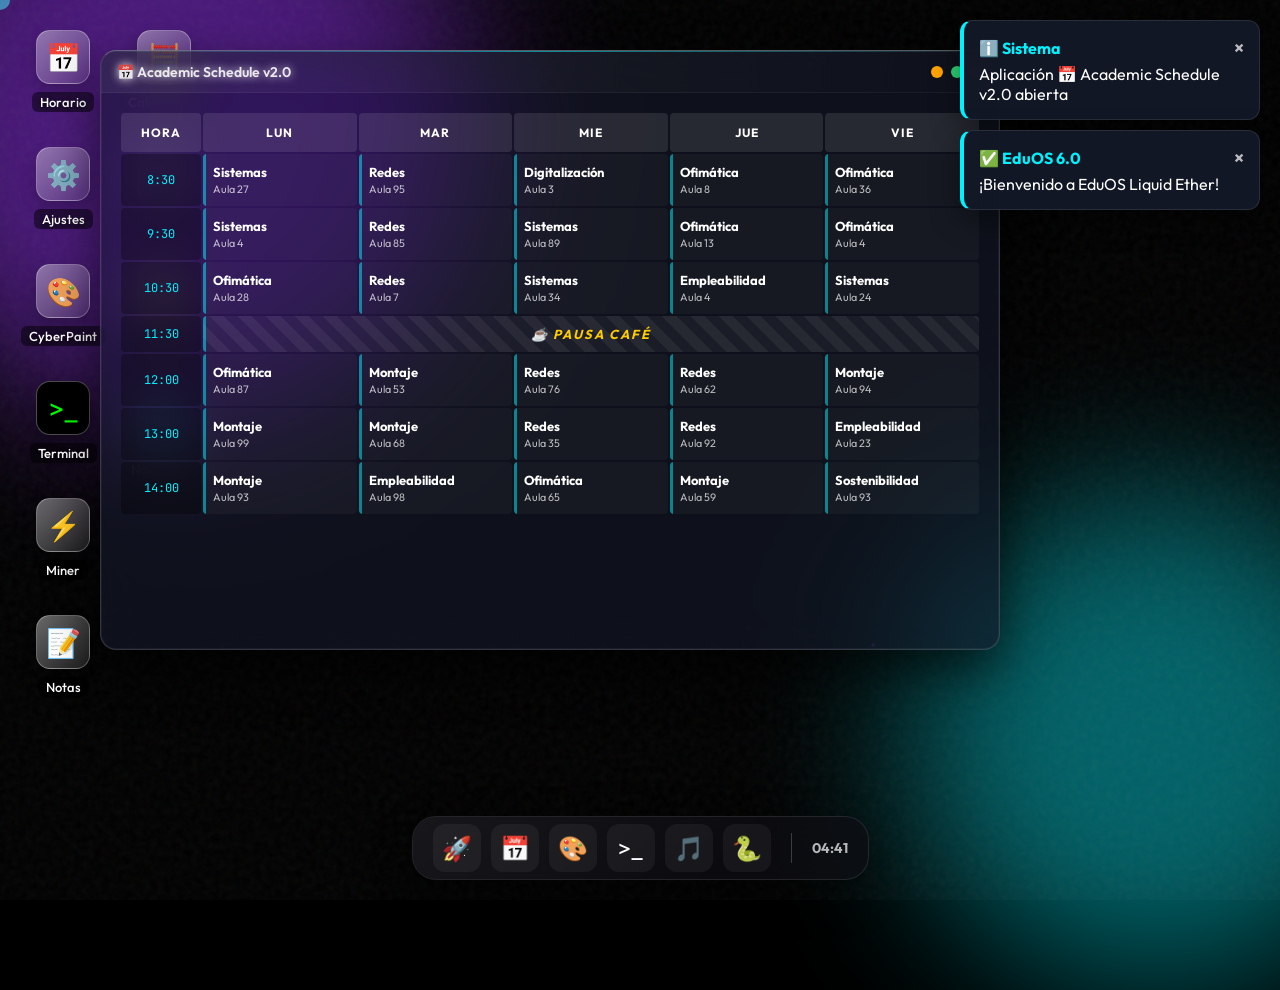
==== commit 290e29bd: "Back to 6.0" ====
--- a/index.html
+++ b/index.html
@@ -3,16 +3,18 @@
 <head>
     <meta charset="UTF-8">
     <meta name="viewport" content="width=device-width, initial-scale=1.0">
-    <title>Schedule Games - Mini-Games for Class</title>
+    <title>EduOS 6.0 // Liquid Ether</title>
     <style>
         @import url('https://fonts.googleapis.com/css2?family=Outfit:wght@300;500;700&family=JetBrains+Mono:wght@400;700&display=swap');
 
         :root {
+            /* Variables Dinámicas (Editables por el usuario) */
             --accent: #00f2ff;
             --glass-opacity: 0.65;
             --blur-strength: 25px;
-            --bg-image: url('https://images.unsplash.com/photo-1532274402911-5a369e4c4bb5?ixlib=rb-4.0.3&auto=format&fit=crop&w=1920&q=80');
-            
+            --bg-image: url('https://4kwallpapers.com/images/walls/thumbs_3t/23027.jpg');
+            
+            /* Estáticos */
             --text-main: #ffffff;
             --text-dim: rgba(255, 255, 255, 0.7);
             --window-radius: 16px;
@@ -22,27 +24,19 @@
             --warning: #ffa502;
         }
 
-        * { 
-            margin: 0; 
-            padding: 0; 
-            box-sizing: border-box; 
-            user-select: none; 
-            outline: none; 
+        * { margin: 0; padding: 0; box-sizing: border-box; user-select: none; outline: none; }
+
+        body {
             font-family: 'Outfit', sans-serif;
-        }
-
-        body {
             height: 100vh;
             width: 100vw;
             overflow: hidden;
             color: var(--text-main);
             background: #000;
             position: relative;
-            display: flex;
-            flex-direction: column;
-        }
-
-        /* Background effects */
+        }
+
+        /* --- CAPA DE FONDO & EFECTOS --- */
         .wallpaper {
             position: absolute;
             inset: 0;
@@ -55,9 +49,7 @@
         }
 
         .wallpaper::after {
-            content: ''; 
-            position: absolute; 
-            inset: 0;
+            content: ''; position: absolute; inset: 0;
             background: rgba(0,0,0,0.3);
         }
 
@@ -66,7 +58,7 @@
             50% { filter: hue-rotate(180deg) contrast(115%) saturate(140%); }
         }
 
-        /* Floating orbs */
+        /* Orbes de luz animados */
         .liquid-orb {
             position: absolute;
             border-radius: 50%;
@@ -83,7 +75,7 @@
             100% { transform: translate(100px, 50px) scale(1.1); } 
         }
 
-        /* Noise overlay */
+        /* Efecto Ruido (Grain) */
         .noise-overlay {
             position: absolute;
             inset: 0;
@@ -106,171 +98,113 @@
             90% { transform: translate(-1%,-1%); }
         }
 
-        /* Main container */
-        .main-container {
+        /* --- ESCRITORIO --- */
+        .desktop-grid {
+            position: absolute;
+            top: 20px; left: 20px; bottom: 80px; width: 100%;
             display: flex;
             flex-direction: column;
-            height: 100%;
+            flex-wrap: wrap;
+            gap: 15px;
+            align-content: flex-start;
             z-index: 1;
-            padding: 20px;
-        }
-
-        /* Header */
-        .header {
+        }
+
+        .desktop-icon {
+            width: 86px;
+            padding: 10px;
+            border-radius: 12px;
             display: flex;
-            justify-content: space-between;
+            flex-direction: column;
             align-items: center;
-            margin-bottom: 20px;
-            padding: 15px 20px;
-            background: rgba(20, 25, 40, 0.7);
-            backdrop-filter: blur(20px);
-            border-radius: 16px;
-            border: 1px solid rgba(255,255,255,0.1);
-            box-shadow: 0 10px 30px rgba(0,0,0,0.3);
-        }
-
-        .logo {
-            font-size: 24px;
-            font-weight: bold;
-            color: var(--accent);
-            text-shadow: 0 0 10px rgba(0, 242, 255, 0.5);
-        }
-
-        .time-display {
-            font-family: 'JetBrains Mono';
-            font-size: 18px;
-            font-weight: bold;
-            background: rgba(0,0,0,0.3);
-            padding: 8px 15px;
-            border-radius: 8px;
-        }
-
-        /* Content area */
-        .content-area {
-            display: flex;
-            flex: 1;
-            gap: 20px;
-        }
-
-        /* Schedule panel */
-        .schedule-panel {
-            flex: 1;
-            background: rgba(20, 25, 40, 0.7);
-            backdrop-filter: blur(20px);
-            border-radius: 16px;
-            border: 1px solid rgba(255,255,255,0.1);
-            padding: 20px;
-            box-shadow: 0 10px 30px rgba(0,0,0,0.3);
-            overflow: auto;
-        }
-
-        .panel-title {
-            font-size: 20px;
-            margin-bottom: 15px;
-            color: var(--accent);
-            display: flex;
-            align-items: center;
-            gap: 10px;
-        }
-
-        .schedule-grid {
-            display: grid;
-            grid-template-columns: 80px repeat(5, 1fr);
-            gap: 2px;
-            max-width: 100%;
-            overflow-x: auto;
-        }
-
-        .sch-head {
-            background: rgba(255,255,255,0.1);
-            padding: 12px;
-            text-align: center;
-            font-weight: bold;
-            font-size: 12px;
-            border-radius: 4px;
-            text-transform: uppercase;
-            letter-spacing: 1px;
-        }
-
-        .sch-time {
-            color: var(--accent);
-            font-family: 'JetBrains Mono';
-            display: flex;
-            align-items: center;
-            justify-content: center;
-            font-size: 12px;
-            background: rgba(0,0,0,0.3);
-            border-radius: 4px;
-        }
-
-        .sch-cell {
-            background: rgba(255,255,255,0.03);
-            padding: 10px;
-            border-radius: 4px;
-            font-size: 13px;
-            transition: 0.2s;
             cursor: pointer;
+            transition: var(--transition-speed);
             position: relative;
-            overflow: hidden;
-        }
-
-        .sch-cell:hover {
-            background: rgba(255,255,255,0.1);
-            transform: translateY(-2px);
-            box-shadow: 0 5px 15px rgba(0,0,0,0.3);
-        }
-
-        .sch-cell::before {
+        }
+        .desktop-icon:hover { background: rgba(255,255,255,0.15); transform: scale(1.05) translateY(-5px); }
+        .desktop-icon:active { transform: scale(0.95); }
+        .desktop-icon::after {
             content: '';
             position: absolute;
-            left: 0;
-            top: 0;
-            bottom: 0;
-            width: 3px;
-            background: var(--accent);
-            opacity: 0.5;
-        }
-
-        .break-cell {
-            grid-column: 2 / span 5;
-            background: repeating-linear-gradient(45deg, rgba(255,255,255,0.05), rgba(255,255,255,0.05) 10px, rgba(255,255,255,0.1) 10px, rgba(255,255,255,0.1) 20px);
-            text-align: center;
-            font-style: italic;
-            color: #ffcc00;
-            font-weight: bold;
-            letter-spacing: 2px;
-            display: flex;
-            align-items: center;
-            justify-content: center;
-            animation: breakPulse 3s infinite;
-        }
-
-        @keyframes breakPulse {
-            0%, 100% { color: #ffcc00; }
-            50% { color: #ff9900; }
-        }
-
-        /* Games panel */
-        .games-panel {
-            width: 300px;
-            background: rgba(20, 25, 40, 0.7);
-            backdrop-filter: blur(20px);
-            border-radius: 16px;
-            border: 1px solid rgba(255,255,255,0.1);
+            inset: 0;
+            border-radius: 12px;
+            background: linear-gradient(135deg, transparent 30%, rgba(255,255,255,0.1));
+            opacity: 0;
+            transition: opacity 0.3s;
+            pointer-events: none;
+        }
+        .desktop-icon:hover::after { opacity: 1; }
+        
+        .icon-img {
+            width: 54px; height: 54px;
+            border-radius: 14px;
+            background: linear-gradient(135deg, rgba(255,255,255,0.4), rgba(255,255,255,0.1));
+            border: 1px solid rgba(255,255,255,0.3);
+            display: flex; align-items: center; justify-content: center;
+            font-size: 28px;
+            box-shadow: 0 8px 16px rgba(0,0,0,0.2);
+            backdrop-filter: blur(5px);
+            margin-bottom: 8px;
+            transition: all 0.3s;
+            animation: iconPulse 3s infinite alternate;
+        }
+        .desktop-icon:hover .icon-img {
+            transform: rotate(10deg) scale(1.1);
+            box-shadow: 0 12px 24px rgba(0,0,0,0.3), 0 0 30px var(--accent);
+        }
+
+        @keyframes iconPulse {
+            0% { box-shadow: 0 8px 16px rgba(0,0,0,0.2); }
+            100% { box-shadow: 0 8px 24px rgba(0,0,0,0.3), 0 0 15px rgba(0,242,255,0.3); }
+        }
+
+        .icon-label { 
+            font-size: 13px; 
+            text-shadow: 0 2px 4px rgba(0,0,0,0.8); 
+            text-align: center; 
+            font-weight: 500;
+            background: rgba(0,0,0,0.5);
+            padding: 2px 8px;
+            border-radius: 6px;
+            transition: all 0.3s;
+        }
+        .desktop-icon:hover .icon-label {
+            background: rgba(0,0,0,0.8);
+            color: var(--accent);
+        }
+
+        /* --- MENÚ INICIO --- */
+        .start-menu {
+            position: absolute;
+            bottom: 90px;
+            left: 50%;
+            transform: translateX(-50%) scale(0.95);
+            width: 400px;
+            height: 500px;
+            background: rgba(15, 15, 30, 0.95);
+            backdrop-filter: blur(40px);
+            border: 1px solid rgba(255,255,255,0.15);
+            border-radius: 24px;
+            box-shadow: 0 40px 80px rgba(0,0,0,0.6);
             padding: 20px;
-            box-shadow: 0 10px 30px rgba(0,0,0,0.3);
-            display: flex;
-            flex-direction: column;
-        }
-
-        .games-grid {
+            z-index: 10000;
+            opacity: 0;
+            visibility: hidden;
+            transition: all 0.3s cubic-bezier(0.175, 0.885, 0.32, 1.275);
+            overflow: hidden;
+        }
+        .start-menu.open {
+            opacity: 1;
+            visibility: visible;
+            transform: translateX(-50%) scale(1);
+        }
+        .start-grid {
             display: grid;
-            grid-template-columns: 1fr;
-            gap: 12px;
-            margin-top: 15px;
-        }
-
-        .game-card {
+            grid-template-columns: repeat(3, 1fr);
+            gap: 15px;
+            margin-top: 20px;
+        }
+        .start-item {
             background: rgba(255,255,255,0.05);
             border-radius: 12px;
             padding: 15px;
@@ -278,292 +212,1215 @@
             cursor: pointer;
             transition: all 0.2s;
             border: 1px solid transparent;
-            display: flex;
-            align-items: center;
-            gap: 10px;
-        }
-
-        .game-card:hover {
+        }
+        .start-item:hover {
             background: rgba(255,255,255,0.1);
             border-color: var(--accent);
-            transform: translateY(-3px);
-            box-shadow: 0 5px 15px rgba(0,0,0,0.3);
-        }
-
-        .game-card:active {
-            transform: translateY(0);
-        }
-
-        .game-icon {
-            font-size: 24px;
-        }
-
-        .game-name {
-            font-size: 14px;
-            font-weight: 500;
-        }
-
-        /* Game windows */
-        .game-window {
+            transform: translateY(-5px);
+        }
+        .start-item:active { transform: translateY(0); }
+
+        /* --- VENTANAS (LIQUID GLASS REAL) --- */
+        .window {
+            position: absolute;
+            min-width: 300px; min-height: 200px;
+            background: rgba(20, 25, 40, var(--glass-opacity));
+            backdrop-filter: blur(var(--blur-strength)) saturate(180%);
+            -webkit-backdrop-filter: blur(var(--blur-strength)) saturate(180%);
+            border: 1px solid rgba(255,255,255,0.15);
+            border-top: 1px solid rgba(255,255,255,0.3);
+            border-radius: var(--window-radius);
+            box-shadow: 
+                0 20px 50px rgba(0,0,0,0.6),
+                inset 0 0 0 1px rgba(255,255,255,0.05);
+            display: flex; flex-direction: column;
+            overflow: hidden;
+            opacity: 0; 
+            transform: scale(0.9) translateY(20px);
+            transition: opacity 0.3s, transform 0.3s, width 0.3s, height 0.3s, top 0.3s, left 0.3s;
+            pointer-events: none;
+            z-index: 100;
+        }
+
+        .window.open { 
+            opacity: 1; 
+            transform: scale(1) translateY(0); 
+            pointer-events: all;
+            animation: windowAppear 0.4s cubic-bezier(0.175, 0.885, 0.32, 1.275);
+        }
+
+        @keyframes windowAppear {
+            0% { transform: scale(0.8) translateY(30px); opacity: 0; }
+            100% { transform: scale(1) translateY(0); opacity: 1; }
+        }
+
+        .window.closing {
+            animation: windowDisappear 0.3s forwards;
+        }
+
+        @keyframes windowDisappear {
+            0% { transform: scale(1) translateY(0); opacity: 1; }
+            100% { transform: scale(0.8) translateY(30px); opacity: 0; }
+        }
+
+        .window.maximized { 
+            top: 0 !important; 
+            left: 0 !important; 
+            width: 100% !important; 
+            height: calc(100% - 70px) !important; 
+            border-radius: 0; 
+            animation: maximizeWindow 0.3s;
+        }
+
+        @keyframes maximizeWindow {
+            0% { border-radius: var(--window-radius); }
+            100% { border-radius: 0; }
+        }
+
+        .title-bar {
+            height: 42px;
+            background: linear-gradient(90deg, rgba(255,255,255,0.05), transparent);
+            display: flex; align-items: center; justify-content: space-between;
+            padding: 0 16px;
+            cursor: grab;
+            border-bottom: 1px solid rgba(255,255,255,0.05);
+            position: relative;
+        }
+        .title-bar:active { cursor: grabbing; }
+        .title-bar::before {
+            content: '';
+            position: absolute;
+            top: 0;
+            left: 0;
+            right: 0;
+            height: 1px;
+            background: linear-gradient(90deg, transparent, var(--accent), transparent);
+            opacity: 0.5;
+        }
+
+        .win-title { 
+            font-weight: 600; 
+            font-size: 14px; 
+            opacity: 0.9; 
+            display: flex; 
+            align-items: center; 
+            gap: 8px; 
+            text-shadow: 0 0 10px currentColor;
+        }
+        .win-controls { display: flex; gap: 8px; }
+        .control-btn { 
+            width: 12px; 
+            height: 12px; 
+            border-radius: 50%; 
+            border: none; 
+            cursor: pointer; 
+            transition: 0.2s;
+            position: relative;
+            overflow: hidden;
+        }
+        .control-btn::after {
+            content: '';
+            position: absolute;
+            inset: 0;
+            background: rgba(255,255,255,0.2);
+            opacity: 0;
+            transition: opacity 0.2s;
+        }
+        .control-btn:hover::after { opacity: 1; }
+        .control-btn:hover { transform: scale(1.2); }
+        .close-btn { background: var(--danger); }
+        .min-btn { background: var(--warning); }
+        .max-btn { background: var(--success); }
+
+        .win-content { flex: 1; overflow: auto; padding: 20px; position: relative; }
+
+        /* --- BARRA DE TAREAS (DOCK) --- */
+        .dock-container {
+            position: absolute; bottom: 20px; left: 0; width: 100%;
+            display: flex; justify-content: center; z-index: 10000;
+        }
+
+        .dock {
+            background: rgba(15, 15, 20, 0.7);
+            backdrop-filter: blur(20px);
+            border: 1px solid rgba(255,255,255,0.1);
+            height: 64px;
+            border-radius: 24px;
+            display: flex; align-items: center; gap: 10px; padding: 0 20px;
+            box-shadow: 0 15px 40px rgba(0,0,0,0.4);
+            transition: var(--transition-speed);
+            position: relative;
+        }
+        .dock::before {
+            content: '';
+            position: absolute;
+            inset: 0;
+            border-radius: 24px;
+            background: linear-gradient(135deg, rgba(255,255,255,0.05), transparent 70%);
+            pointer-events: none;
+        }
+
+        .dock-icon {
+            width: 48px; height: 48px;
+            border-radius: 12px;
+            background: rgba(255,255,255,0.05);
+            display: flex; align-items: center; justify-content: center;
+            font-size: 24px; cursor: pointer;
+            position: relative;
+            transition: 0.3s cubic-bezier(0.175, 0.885, 0.32, 1.275);
+            border: 1px solid transparent;
+            transform-origin: bottom center;
+        }
+        .dock-icon:hover { 
+            transform: translateY(-10px) scale(1.1); 
+            background: rgba(255,255,255,0.15); 
+            border-color: rgba(255,255,255,0.2);
+            box-shadow: 0 10px 20px rgba(0,0,0,0.3), 0 0 20px currentColor;
+        }
+        .dock-icon.active::after {
+            content: ''; 
+            position: absolute; 
+            bottom: -6px; 
+            width: 4px; 
+            height: 4px; 
+            background: var(--accent); 
+            border-radius: 50%; 
+            box-shadow: 0 0 10px var(--accent);
+            animation: dockPulse 2s infinite;
+        }
+
+        @keyframes dockPulse {
+            0%, 100% { opacity: 1; transform: scale(1); }
+            50% { opacity: 0.5; transform: scale(0.8); }
+        }
+
+        /* --- NOTIFICACIONES --- */
+        .notification-container {
             position: fixed;
-            top: 50%;
-            left: 50%;
-            transform: translate(-50%, -50%) scale(0);
-            width: 500px;
-            height: 400px;
-            background: rgba(20, 25, 40, 0.95);
-            backdrop-filter: blur(40px);
-            border-radius: 16px;
-            border: 1px solid rgba(255,255,255, 0.15);
-            box-shadow: 0 20px 50px rgba(0,0,0,0.6);
-            z-index: 1000;
+            top: 20px;
+            right: 20px;
+            width: 300px;
+            z-index: 100000;
             display: flex;
             flex-direction: column;
+            gap: 10px;
+        }
+
+        .notification {
+            background: rgba(20, 25, 40, 0.95);
+            backdrop-filter: blur(20px);
+            border: 1px solid rgba(255,255,255,0.1);
+            border-left: 4px solid var(--accent);
+            border-radius: 12px;
+            padding: 15px;
+            box-shadow: 0 10px 30px rgba(0,0,0,0.4);
+            transform: translateX(100%);
             opacity: 0;
             transition: all 0.3s cubic-bezier(0.175, 0.885, 0.32, 1.275);
-        }
-
-        .game-window.active {
-            transform: translate(-50%, -50%) scale(1);
+            cursor: pointer;
+        }
+        .notification.show {
+            transform: translateX(0);
             opacity: 1;
         }
-
-        .game-header {
-            padding: 15px 20px;
-            background: rgba(255,255,255,0.05);
-            border-bottom: 1px solid rgba(255,255,255, 0.1);
+        .notification-title {
+            font-weight: bold;
+            color: var(--accent);
+            margin-bottom: 5px;
             display: flex;
             justify-content: space-between;
             align-items: center;
-            border-radius: 16px 16px 0 0;
-        }
-
-        .game-title {
-            font-weight: 600;
-            font-size: 16px;
-        }
-
-        .game-close {
-            background: var(--danger);
-            border: none;
-            width: 24px;
-            height: 24px;
-            border-radius: 50%;
+        }
+        .notification-close {
+            color: var(--text-dim);
             cursor: pointer;
-            color: white;
-            font-size: 12px;
+            font-size: 18px;
+        }
+
+        /* --- APPS ESPECÍFICAS --- */
+        
+        /* Ajustes */
+        .settings-group { margin-bottom: 25px; }
+        .settings-group label { display: block; margin-bottom: 8px; font-size: 0.9em; color: var(--text-dim); }
+        .setting-input { width: 100%; padding: 10px; background: rgba(0,0,0,0.3); border: 1px solid rgba(255,255,255,0.1); color: white; border-radius: 8px; transition: all 0.3s; }
+        .setting-input:focus { border-color: var(--accent); box-shadow: 0 0 15px rgba(0,242,255,0.3); }
+        input[type="range"] { width: 100%; accent-color: var(--accent); height: 6px; border-radius: 3px; }
+        .preset-colors { display: flex; gap: 10px; margin-top: 10px; }
+        .color-dot { width: 30px; height: 30px; border-radius: 50%; cursor: pointer; border: 2px solid rgba(255,255,255,0.2); transition: 0.2s; position: relative; overflow: hidden; }
+        .color-dot:hover { transform: scale(1.2); }
+        .color-dot.active::after {
+            content: '✓';
+            position: absolute;
+            inset: 0;
             display: flex;
             align-items: center;
             justify-content: center;
-        }
-
-        .game-content {
-            flex: 1;
-            padding: 20px;
-            display: flex;
-            flex-direction: column;
-            align-items: center;
-            justify-content: center;
-        }
-
-        /* Snake game styles */
-        .snake-game {
-            width: 100%;
-            height: 100%;
-            display: flex;
-            flex-direction: column;
-            align-items: center;
-            justify-content: center;
-        }
-
-        .snake-board {
-            width: 300px;
-            height: 300px;
-            background: rgba(0,0,0,0.3);
+            color: white;
+            font-weight: bold;
+            text-shadow: 0 0 5px black;
+        }
+
+        /* Terminal */
+        .terminal { font-family: 'JetBrains Mono', monospace; color: #0f0; height: 100%; display: flex; flex-direction: column; }
+        .terminal-output { flex: 1; overflow-y: auto; white-space: pre-wrap; margin-bottom: 10px; font-size: 14px; }
+        .terminal-input-line { display: flex; gap: 10px; align-items: center; }
+        .prompt { color: var(--accent); font-weight: bold; }
+        #termInput { background: transparent; border: none; color: white; flex: 1; font-family: inherit; font-size: 14px; }
+
+        /* Paint */
+        .paint-toolbar { display: flex; gap: 10px; margin-bottom: 10px; background: rgba(0,0,0,0.2); padding: 8px; border-radius: 8px; flex-wrap: wrap; }
+        .paint-tool { padding: 8px 15px; background: rgba(255,255,255,0.1); border-radius: 6px; cursor: pointer; transition: all 0.2s; display: flex; align-items: center; gap: 8px; }
+        .paint-tool:hover { background: rgba(255,255,255,0.2); }
+        .paint-tool.active { background: var(--accent); color: black; }
+        #paintCanvas { background: white; border-radius: 4px; cursor: crosshair; touch-action: none; width: 100%; height: 400px; box-shadow: inset 0 0 20px rgba(0,0,0,0.2); }
+
+        /* Horario (Mejorado) */
+        .schedule-grid { display: grid; grid-template-columns: 80px repeat(5, 1fr); gap: 2px; }
+        .sch-head { background: rgba(255,255,255,0.1); padding: 12px; text-align: center; font-weight: bold; font-size: 12px; border-radius: 4px; text-transform: uppercase; letter-spacing: 1px; }
+        .sch-time { color: var(--accent); font-family: 'JetBrains Mono'; display: flex; align-items: center; justify-content: center; font-size: 12px; background: rgba(0,0,0,0.3); border-radius: 4px; }
+        .sch-cell { background: rgba(255,255,255,0.03); padding: 10px; border-radius: 4px; font-size: 13px; transition: 0.2s; cursor: pointer; position: relative; overflow: hidden; }
+        .sch-cell:hover { background: rgba(255,255,255,0.1); transform: translateY(-2px); box-shadow: 0 5px 15px rgba(0,0,0,0.3); }
+        .sch-cell::before { content: ''; position: absolute; left: 0; top: 0; bottom: 0; width: 3px; background: var(--accent); opacity: 0.5; }
+        .break-cell { grid-column: 2 / span 5; background: repeating-linear-gradient(45deg, rgba(255,255,255,0.05), rgba(255,255,255,0.05) 10px, rgba(255,255,255,0.1) 10px, rgba(255,255,255,0.1) 20px); text-align: center; font-style: italic; color: #ffcc00; font-weight: bold; letter-spacing: 2px; display: flex; align-items: center; justify-content: center; animation: breakPulse 3s infinite; }
+
+        @keyframes breakPulse {
+            0%, 100% { color: #ffcc00; }
+            50% { color: #ff9900; }
+        }
+
+        /* Calculadora */
+        .calc-display {
+            background: rgba(0,0,0,0.5);
             border-radius: 8px;
-            display: grid;
-            grid-template-columns: repeat(20, 1fr);
-            grid-template-rows: repeat(20, 1fr);
-            gap: 1px;
-        }
-
-        .snake-cell {
-            background: rgba(255,255,255,0.1);
-            border-radius: 2px;
-        }
-
-        .snake-head {
-            background: var(--accent);
-            border-radius: 4px;
-        }
-
-        .snake-food {
-            background: #ffcc00;
-            border-radius: 50%;
-        }
-
-        .game-score {
-            margin-top: 15px;
-            font-size: 18px;
-            font-weight: bold;
-        }
-
-        /* Memory game styles */
-        .memory-game {
-            width: 100%;
-            height: 100%;
+            padding: 15px;
+            margin-bottom: 15px;
+            text-align: right;
+            font-family: 'JetBrains Mono';
+            font-size: 2em;
+            min-height: 60px;
+            overflow: hidden;
+            border: 1px solid rgba(255,255,255,0.1);
+        }
+        .calc-buttons {
             display: grid;
             grid-template-columns: repeat(4, 1fr);
             gap: 10px;
-            padding: 20px;
-        }
-
-        .memory-card {
-            background: var(--accent);
+        }
+        .calc-btn {
+            padding: 15px;
+            background: rgba(255,255,255,0.05);
+            border: 1px solid rgba(255,255,255,0.1);
             border-radius: 8px;
-            height: 60px;
+            color: white;
+            font-size: 1.2em;
+            cursor: pointer;
+            transition: all 0.2s;
+            text-align: center;
+        }
+        .calc-btn:hover {
+            background: rgba(255,255,255,0.1);
+            transform: translateY(-2px);
+        }
+        .calc-btn:active { transform: translateY(0); }
+        .calc-btn.operator { background: rgba(0,242,255,0.2); color: var(--accent); }
+        .calc-btn.equals { background: var(--accent); color: black; font-weight: bold; }
+        .calc-btn.clear { background: rgba(255,71,87,0.2); color: var(--danger); }
+
+        /* Reproductor de Música */
+        .music-player {
+            display: flex;
+            flex-direction: column;
+            gap: 15px;
+        }
+        .album-art {
+            width: 200px;
+            height: 200px;
+            margin: 0 auto;
+            border-radius: 20px;
+            background: linear-gradient(135deg, #7928ca, #ff0055);
+            display: flex;
+            align-items: center;
+            justify-content: center;
+            font-size: 48px;
+            box-shadow: 0 20px 40px rgba(0,0,0,0.4);
+            animation: albumRotate 20s infinite linear paused;
+        }
+        .music-player.playing .album-art {
+            animation-play-state: running;
+        }
+        @keyframes albumRotate {
+            0% { transform: rotate(0deg); }
+            100% { transform: rotate(360deg); }
+        }
+        .track-info { text-align: center; }
+        .track-title { font-size: 1.5em; font-weight: bold; margin-bottom: 5px; }
+        .track-artist { color: var(--text-dim); }
+        .progress-bar { height: 4px; background: rgba(255,255,255,0.1); border-radius: 2px; margin: 20px 0; overflow: hidden; }
+        .progress { height: 100%; background: var(--accent); width: 30%; border-radius: 2px; }
+        .player-controls { display: flex; justify-content: center; gap: 20px; }
+        .player-btn {
+            width: 50px;
+            height: 50px;
+            border-radius: 50%;
+            background: rgba(255,255,255,0.1);
             display: flex;
             align-items: center;
             justify-content: center;
             font-size: 24px;
             cursor: pointer;
-            transform-style: preserve-3d;
-            transition: transform 0.5s;
-        }
-
-        .memory-card.flipped {
-            transform: rotateY(180deg);
-        }
-
-        .memory-card.matched {
-            background: #2ed573;
-        }
-
-        /* Clicker game styles */
-        .clicker-game {
-            width: 100%;
-            height: 100%;
+            transition: all 0.2s;
+            border: none;
+            color: white;
+        }
+        .player-btn:hover {
+            background: var(--accent);
+            transform: scale(1.1);
+        }
+        .player-btn.play { width: 60px; height: 60px; font-size: 28px; }
+
+        /* Juego Snake */
+        .snake-game {
             display: flex;
             flex-direction: column;
             align-items: center;
             justify-content: center;
-        }
-
-        .clicker-button {
-            width: 100px;
-            height: 100px;
+            height: 100%;
+        }
+        #snakeCanvas {
+            background: rgba(0,0,0,0.3);
+            border-radius: 8px;
+            border: 2px solid rgba(255,255,255,0.1);
+            box-shadow: 0 0 30px rgba(0,0,0,0.5);
+        }
+        .game-stats {
+            display: flex;
+            gap: 20px;
+            margin-top: 15px;
+        }
+        .game-stat {
+            background: rgba(255,255,255,0.05);
+            padding: 10px 20px;
+            border-radius: 8px;
+            text-align: center;
+        }
+        .game-stat-value {
+            font-size: 1.5em;
+            color: var(--accent);
+            font-weight: bold;
+        }
+
+        /* Navegador Web */
+        .browser-nav {
+            display: flex;
+            gap: 10px;
+            margin-bottom: 15px;
+            background: rgba(0,0,0,0.2);
+            padding: 10px;
+            border-radius: 8px;
+        }
+        .browser-url {
+            flex: 1;
+            padding: 10px;
+            background: rgba(0,0,0,0.5);
+            border: 1px solid rgba(255,255,255,0.1);
+            border-radius: 8px;
+            color: white;
+        }
+        .browser-btn {
+            padding: 10px 15px;
+            background: rgba(255,255,255,0.1);
+            border: none;
+            border-radius: 8px;
+            color: white;
+            cursor: pointer;
+            transition: all 0.2s;
+        }
+        .browser-btn:hover {
+            background: var(--accent);
+        }
+        .browser-content {
+            flex: 1;
+            background: white;
+            border-radius: 8px;
+            overflow: hidden;
+            border: 1px solid rgba(255,255,255,0.1);
+        }
+        #browserFrame {
+            width: 100%;
+            height: 100%;
+            border: none;
+        }
+
+        /* Reloj Mundial */
+        .world-clock-container {
+            display: grid;
+            grid-template-columns: repeat(3, 1fr);
+            gap: 15px;
+        }
+        .clock-city {
+            background: rgba(255,255,255,0.03);
+            border-radius: 12px;
+            padding: 15px;
+            text-align: center;
+            border: 1px solid rgba(255,255,255,0.1);
+            transition: all 0.3s;
+        }
+        .clock-city:hover {
+            background: rgba(255,255,255,0.08);
+            transform: translateY(-5px);
+            border-color: var(--accent);
+        }
+        .city-name {
+            font-size: 0.9em;
+            color: var(--text-dim);
+            margin-bottom: 5px;
+        }
+        .city-time {
+            font-size: 1.5em;
+            font-weight: bold;
+            color: var(--accent);
+            font-family: 'JetBrains Mono';
+        }
+        .city-date {
+            font-size: 0.8em;
+            color: var(--text-dim);
+            margin-top: 5px;
+        }
+
+        /* Sistema de Archivos */
+        .file-explorer {
+            height: 100%;
+            display: flex;
+            flex-direction: column;
+        }
+        .file-toolbar {
+            display: flex;
+            gap: 10px;
+            margin-bottom: 15px;
+            padding-bottom: 10px;
+            border-bottom: 1px solid rgba(255,255,255,0.1);
+        }
+        .file-list {
+            flex: 1;
+            overflow-y: auto;
+            background: rgba(0,0,0,0.2);
+            border-radius: 8px;
+            padding: 10px;
+        }
+        .file-item {
+            display: flex;
+            align-items: center;
+            gap: 10px;
+            padding: 10px;
+            border-radius: 6px;
+            cursor: pointer;
+            transition: all 0.2s;
+        }
+        .file-item:hover {
+            background: rgba(255,255,255,0.1);
+        }
+        .file-icon {
+            width: 24px;
+            height: 24px;
+            display: flex;
+            align-items: center;
+            justify-content: center;
+            font-size: 18px;
+        }
+        .file-name {
+            flex: 1;
+        }
+        .file-size {
+            color: var(--text-dim);
+            font-size: 0.9em;
+        }
+
+        /* Física Partículas */
+        .particles-container {
+            position: absolute;
+            inset: 0;
+            pointer-events: none;
+            z-index: 0;
+        }
+
+        /* Efecto Cursor Personalizado */
+        .custom-cursor {
+            position: fixed;
+            width: 20px;
+            height: 20px;
             border-radius: 50%;
-            background: var(--accent);
-            border: none;
-            font-size: 24px;
-            cursor: pointer;
-            margin-bottom: 20px;
-            box-shadow: 0 10px 20px rgba(0, 242, 255, 0.3);
-            transition: all 0.1s;
-        }
-
-        .clicker-button:active {
-            transform: scale(0.95);
-        }
-
-        /* Footer */
-        .footer {
-            margin-top: 20px;
-            text-align: center;
-            font-size: 12px;
-            color: var(--text-dim);
+            background: rgba(0, 242, 255, 0.5);
+            pointer-events: none;
+            z-index: 1000000;
+            mix-blend-mode: screen;
+            transform: translate(-50%, -50%);
+            transition: width 0.2s, height 0.2s;
+        }
+        .custom-cursor.active {
+            width: 40px;
+            height: 40px;
+            background: rgba(0, 242, 255, 0.2);
         }
     </style>
 </head>
 <body>
-    <div class="wallpaper"></div>
+
+    <div class="wallpaper" id="wallpaperLayer"></div>
     <div class="liquid-orb orb-1"></div>
     <div class="liquid-orb orb-2"></div>
     <div class="noise-overlay"></div>
-
-    <div class="main-container">
-        <div class="header">
-            <div class="logo">📅 Schedule Games</div>
-            <div class="time-display" id="timeDisplay">00:00:00</div>
+    <div class="particles-container" id="particles"></div>
+    <div class="custom-cursor" id="customCursor"></div>
+
+    <!-- Menú Inicio -->
+    <div class="start-menu" id="startMenu">
+        <h2 style="margin-bottom: 20px;">EduOS 6.0 // Liquid Ether</h2>
+        <div class="start-grid">
+            <div class="start-item" onclick="wm.open('scheduleWin')">
+                <div style="font-size: 24px; margin-bottom: 5px;">📅</div>
+                <div>Horario</div>
+            </div>
+            <div class="start-item" onclick="wm.open('calcWin')">
+                <div style="font-size: 24px; margin-bottom: 5px;">🧮</div>
+                <div>Calculadora</div>
+            </div>
+            <div class="start-item" onclick="wm.open('musicWin')">
+                <div style="font-size: 24px; margin-bottom: 5px;">🎵</div>
+                <div>Música</div>
+            </div>
+            <div class="start-item" onclick="wm.open('snakeWin')">
+                <div style="font-size: 24px; margin-bottom: 5px;">🐍</div>
+                <div>Snake Game</div>
+            </div>
+            <div class="start-item" onclick="wm.open('browserWin')">
+                <div style="font-size: 24px; margin-bottom: 5px;">🌐</div>
+                <div>Navegador</div>
+            </div>
+            <div class="start-item" onclick="wm.open('clockWin')">
+                <div style="font-size: 24px; margin-bottom: 5px;">🌍</div>
+                <div>Reloj Mundial</div>
+            </div>
+            <div class="start-item" onclick="wm.open('filesWin')">
+                <div style="font-size: 24px; margin-bottom: 5px;">📁</div>
+                <div>Archivos</div>
+            </div>
+            <div class="start-item" onclick="wm.open('paintWin')">
+                <div style="font-size: 24px; margin-bottom: 5px;">🎨</div>
+                <div>CyberPaint</div>
+            </div>
+            <div class="start-item" onclick="wm.open('settingsWin')">
+                <div style="font-size: 24px; margin-bottom: 5px;">⚙️</div>
+                <div>Ajustes</div>
+            </div>
         </div>
-
-        <div class="content-area">
-            <div class="schedule-panel">
-                <div class="panel-title">📅 Horario Semanal</div>
-                <div class="schedule-grid" id="scheduleGrid"></div>
-            </div>
-
-            <div class="games-panel">
-                <div class="panel-title">🎮 Mini-Juegos</div>
-                <div class="games-grid">
-                    <div class="game-card" data-game="snake">
-                        <span class="game-icon">🐍</span>
-                        <span class="game-name">Snake</span>
-                    </div>
-                    <div class="game-card" data-game="memory">
-                        <span class="game-icon">🧠</span>
-                        <span class="game-name">Memoria</span>
-                    </div>
-                    <div class="game-card" data-game="clicker">
-                        <span class="game-icon">👆</span>
-                        <span class="game-name">Clicker</span>
-                    </div>
-                    <div class="game-card" data-game="tetris">
-                        <span class="game-icon">🟦</span>
-                        <span class="game-name">Tetris</span>
-                    </div>
-                    <div class="game-card" data-game="pong">
-                        <span class="game-icon">🏓</span>
-                        <span class="game-name">Pong</span>
-                    </div>
-                </div>
-            </div>
-        </div>
-
-        <div class="footer">
-            EduOS Schedule Games v1.0 • Mantente entretenido en clase
+        <div style="margin-top: 20px; text-align: center; color: var(--text-dim); font-size: 0.9em;">
+            EduOS v6.0 - © 2025 - Todos los derechos reservados
         </div>
     </div>
 
-    <!-- Game Windows -->
-    <div id="snakeWindow" class="game-window">
-        <div class="game-header">
-            <div class="game-title">🐍 Juego de la Serpiente</div>
-            <button class="game-close" onclick="closeGame('snakeWindow')">✕</button>
+    <!-- Notificaciones -->
+    <div class="notification-container" id="notificationContainer"></div>
+
+    <!-- Escritorio -->
+    <div class="desktop-grid">
+        <div class="desktop-icon" onclick="wm.open('scheduleWin')">
+            <div class="icon-img" style="color: #ffcc00;">📅</div>
+            <div class="icon-label">Horario</div>
         </div>
-        <div class="game-content">
-            <div class="snake-game">
-                <div class="snake-board" id="snakeBoard"></div>
-                <div class="game-score">Puntuación: <span id="snakeScore">0</span></div>
-            </div>
+        <div class="desktop-icon" onclick="wm.open('settingsWin')">
+            <div class="icon-img" style="color: #a0a0a0;">⚙️</div>
+            <div class="icon-label">Ajustes</div>
+        </div>
+        <div class="desktop-icon" onclick="wm.open('paintWin')">
+            <div class="icon-img" style="color: #ff0055;">🎨</div>
+            <div class="icon-label">CyberPaint</div>
+        </div>
+        <div class="desktop-icon" onclick="wm.open('termWin')">
+            <div class="icon-img" style="color: #00ff00; background: #000;">>_</div>
+            <div class="icon-label">Terminal</div>
+        </div>
+        <div class="desktop-icon" onclick="wm.open('clickerWin')">
+            <div class="icon-img" style="color: #00f2ff;">⚡</div>
+            <div class="icon-label">Miner</div>
+        </div>
+        <div class="desktop-icon" onclick="wm.open('notesWin')">
+            <div class="icon-img" style="color: #fff;">📝</div>
+            <div class="icon-label">Notas</div>
+        </div>
+        <div class="desktop-icon" onclick="wm.open('calcWin')">
+            <div class="icon-img" style="color: #ff9500;">🧮</div>
+            <div class="icon-label">Calculadora</div>
+        </div>
+        <div class="desktop-icon" onclick="wm.open('musicWin')">
+            <div class="icon-img" style="color: #9d4edd;">🎵</div>
+            <div class="icon-label">Música</div>
+        </div>
+        <div class="desktop-icon" onclick="wm.open('snakeWin')">
+            <div class="icon-img" style="color: #2ed573;">🐍</div>
+            <div class="icon-label">Snake Game</div>
+        </div>
+        <div class="desktop-icon" onclick="wm.open('browserWin')">
+            <div class="icon-img" style="color: #1e90ff;">🌐</div>
+            <div class="icon-label">Navegador</div>
         </div>
     </div>
 
-    <div id="memoryWindow" class="game-window">
-        <div class="game-header">
-            <div class="game-title">🧠 Juego de Memoria</div>
-            <button class="game-close" onclick="closeGame('memoryWindow')">✕</button>
+    <!-- Área de Ventanas -->
+    <div id="windowsArea">
+
+        <!-- Horario (existente) -->
+        <div id="scheduleWin" class="window" style="width: 900px; height: 600px; top: 50px; left: 100px;">
+            <div class="title-bar">
+                <div class="win-title">📅 Academic Schedule v2.0</div>
+                <div class="win-controls">
+                    <button class="control-btn min-btn"></button>
+                    <button class="control-btn max-btn" onclick="wm.maximize('scheduleWin')"></button>
+                    <button class="control-btn close-btn" onclick="wm.close('scheduleWin')"></button>
+                </div>
+            </div>
+            <div class="win-content">
+                <div class="schedule-grid" id="scheduleGrid"></div>
+            </div>
         </div>
-        <div class="game-content">
-            <div class="memory-game" id="memoryBoard"></div>
+
+        <!-- Ajustes (existente) -->
+        <div id="settingsWin" class="window" style="width: 400px; height: 550px; top: 80px; left: 150px;">
+            <div class="title-bar">
+                <div class="win-title">⚙️ Control Center</div>
+                <div class="win-controls">
+                    <button class="control-btn close-btn" onclick="wm.close('settingsWin')"></button>
+                </div>
+            </div>
+            <div class="win-content">
+                <h2 style="margin-bottom: 20px;">Personalización</h2>
+                
+                <div class="settings-group">
+                    <label>Wallpaper URL</label>
+                    <input type="text" class="setting-input" id="bgInput" placeholder="https://..." onchange="updateSettings()">
+                </div>
+
+                <div class="settings-group">
+                    <label>Color de Acento</label>
+                    <div class="preset-colors">
+                        <div class="color-dot active" style="background: #00f2ff;" onclick="setAccent('#00f2ff')"></div>
+                        <div class="color-dot" style="background: #ff0055;" onclick="setAccent('#ff0055')"></div>
+                        <div class="color-dot" style="background: #7928ca;" onclick="setAccent('#7928ca')"></div>
+                        <div class="color-dot" style="background: #00ff00;" onclick="setAccent('#00ff00')"></div>
+                        <div class="color-dot" style="background: #ffcc00;" onclick="setAccent('#ffcc00')"></div>
+                    </div>
+                </div>
+
+                <div class="settings-group">
+                    <label>Opacidad del Cristal (<span id="opacityVal">0.65</span>)</label>
+                    <input type="range" min="0.1" max="0.95" step="0.05" value="0.65" oninput="updateCSSVar('--glass-opacity', this.value); document.getElementById('opacityVal').innerText = this.value">
+                </div>
+
+                <div class="settings-group">
+                    <label>Intensidad Blur (<span id="blurVal">25px</span>)</label>
+                    <input type="range" min="0" max="50" value="25" oninput="updateCSSVar('--blur-strength', this.value + 'px'); document.getElementById('blurVal').innerText = this.value + 'px'">
+                </div>
+
+                <div class="settings-group">
+                    <button onclick="showNotification('Sistema', 'Configuración guardada correctamente', 'success')" class="setting-input" style="cursor: pointer; text-align: center; background: var(--accent); color: black; font-weight: bold;">
+                        Guardar Configuración
+                    </button>
+                </div>
+
+                <div class="settings-group">
+                    <h3 style="margin-bottom: 10px;">Efectos Especiales</h3>
+                    <label style="display: flex; justify-content: space-between; align-items: center;">
+                        <span>Partículas en fondo</span>
+                        <input type="checkbox" id="particlesToggle" checked onchange="toggleParticles(this.checked)">
+                    </label>
+                    <label style="display: flex; justify-content: space-between; align-items: center;">
+                        <span>Cursor personalizado</span>
+                        <input type="checkbox" id="cursorToggle" checked onchange="toggleCustomCursor(this.checked)">
+                    </label>
+                </div>
+            </div>
+        </div>
+
+        <!-- Paint (existente) -->
+        <div id="paintWin" class="window" style="width: 600px; height: 500px; top: 120px; left: 200px;">
+             <div class="title-bar">
+                <div class="win-title">🎨 CyberPaint Studio</div>
+                <div class="win-controls">
+                    <button class="control-btn close-btn" onclick="wm.close('paintWin')"></button>
+                </div>
+            </div>
+            <div class="win-content" style="display:flex; flex-direction:column;">
+                <div class="paint-toolbar">
+                    <div class="paint-tool active" onclick="paintApp.setColor('black')">⚫ Negro</div>
+                    <div class="paint-tool" style="color:red" onclick="paintApp.setColor('red')">🔴 Rojo</div>
+                    <div class="paint-tool" style="color:blue" onclick="paintApp.setColor('blue')">🔵 Azul</div>
+                    <div class="paint-tool" style="color:#00f2ff" onclick="paintApp.setColor('#00f2ff')">💠 Cyan</div>
+                    <div class="paint-tool" onclick="paintApp.setLineWidth(1)">▯ Fino</div>
+                    <div class="paint-tool" onclick="paintApp.setLineWidth(5)">▮ Grueso</div>
+                    <div class="paint-tool" onclick="paintApp.clear()">🗑️ Borrar</div>
+                    <div class="paint-tool" onclick="paintApp.save()">💾 Guardar</div>
+                </div>
+                <canvas id="paintCanvas" width="560" height="400"></canvas>
+            </div>
+        </div>
+
+        <!-- Terminal (existente) -->
+        <div id="termWin" class="window" style="width: 500px; height: 350px; top: 150px; left: 250px; background: rgba(0,0,0,0.85);">
+            <div class="title-bar">
+                <div class="win-title">>_ root@edu-os</div>
+                <div class="win-controls">
+                    <button class="control-btn close-btn" onclick="wm.close('termWin')"></button>
+                </div>
+            </div>
+            <div class="win-content terminal" onclick="document.getElementById('termInput').focus()">
+                <div class="terminal-output" id="termOutput">EduOS Kernel v6.0 loaded...<br>Type 'help' for commands.<br></div>
+                <div class="terminal-input-line">
+                    <span class="prompt">$</span>
+                    <input type="text" id="termInput" autocomplete="off">
+                </div>
+            </div>
+        </div>
+
+        <!-- Miner (existente) -->
+        <div id="clickerWin" class="window" style="width: 350px; height: 450px; top: 100px; left: 400px;">
+            <div class="title-bar">
+                <div class="win-title">⚡ Crypto Miner</div>
+                <div class="win-controls"><button class="control-btn close-btn" onclick="wm.close('clickerWin')"></button></div>
+            </div>
+            <div class="win-content" style="text-align:center;">
+                <h1 id="score" style="font-size:3em; color:var(--accent); text-shadow:0 0 20px var(--accent);">0</h1>
+                <p>EduCoins Mined</p>
+                <button onclick="miner.click()" style="width:100px; height:100px; border-radius:50%; border:none; background:var(--accent); font-size:40px; margin:20px; cursor:pointer; box-shadow:0 0 30px var(--accent); transition:0.1s;" class="mining-rig">⛏️</button>
+                <div id="upgrades"></div>
+                <div style="margin-top: 20px; color: var(--text-dim); font-size: 0.9em;">
+                    Auto-miner: <span id="autoMiner">0</span> coins/sec
+                </div>
+            </div>
+        </div>
+
+        <!-- Notas (existente) -->
+        <div id="notesWin" class="window" style="width: 300px; height: 400px; top: 60px; left: 600px;">
+             <div class="title-bar">
+                <div class="win-title">📝 Notas Rápidas</div>
+                <div class="win-controls"><button class="control-btn close-btn" onclick="wm.close('notesWin')"></button></div>
+            </div>
+            <div class="win-content">
+                <textarea id="notesArea" style="width:100%; height:100%; background:transparent; border:none; color:white; resize:none; font-family: 'Outfit', sans-serif;" placeholder="Escribe aquí... se guarda solo."></textarea>
+            </div>
+        </div>
+
+        <!-- Calculadora (nueva) -->
+        <div id="calcWin" class="window" style="width: 300px; height: 450px; top: 80px; left: 700px;">
+            <div class="title-bar">
+                <div class="win-title">🧮 Calculadora</div>
+                <div class="win-controls">
+                    <button class="control-btn close-btn" onclick="wm.close('calcWin')"></button>
+                </div>
+            </div>
+            <div class="win-content">
+                <div class="calc-display" id="calcDisplay">0</div>
+                <div class="calc-buttons">
+                    <div class="calc-btn clear" onclick="calculator.clear()">C</div>
+                    <div class="calc-btn" onclick="calculator.addOperator('/')">/</div>
+                    <div class="calc-btn" onclick="calculator.addOperator('*')">×</div>
+                    <div class="calc-btn" onclick="calculator.backspace()">⌫</div>
+                    <div class="calc-btn" onclick="calculator.addNumber(7)">7</div>
+                    <div class="calc-btn" onclick="calculator.addNumber(8)">8</div>
+                    <div class="calc-btn" onclick="calculator.addNumber(9)">9</div>
+                    <div class="calc-btn operator" onclick="calculator.addOperator('-')">-</div>
+                    <div class="calc-btn" onclick="calculator.addNumber(4)">4</div>
+                    <div class="calc-btn" onclick="calculator.addNumber(5)">5</div>
+                    <div class="calc-btn" onclick="calculator.addNumber(6)">6</div>
+                    <div class="calc-btn operator" onclick="calculator.addOperator('+')">+</div>
+                    <div class="calc-btn" onclick="calculator.addNumber(1)">1</div>
+                    <div class="calc-btn" onclick="calculator.addNumber(2)">2</div>
+                    <div class="calc-btn" onclick="calculator.addNumber(3)">3</div>
+                    <div class="calc-btn equals" onclick="calculator.calculate()" style="grid-row: span 2;">=</div>
+                    <div class="calc-btn" onclick="calculator.addNumber(0)" style="grid-column: span 2;">0</div>
+                    <div class="calc-btn" onclick="calculator.addDecimal()">.</div>
+                </div>
+            </div>
+        </div>
+
+        <!-- Reproductor de Música (nueva) -->
+        <div id="musicWin" class="window" style="width: 350px; height: 500px; top: 100px; left: 800px;">
+            <div class="title-bar">
+                <div class="win-title">🎵 Reproductor de Música</div>
+                <div class="win-controls">
+                    <button class="control-btn close-btn" onclick="wm.close('musicWin')"></button>
+                </div>
+            </div>
+            <div class="win-content music-player" id="musicPlayer">
+                <div class="album-art" id="albumArt">🎵</div>
+                <div class="track-info">
+                    <div class="track-title" id="trackTitle">Nombre de la Canción</div>
+                    <div class="track-artist" id="trackArtist">Artista</div>
+                </div>
+                <div class="progress-bar">
+                    <div class="progress" id="musicProgress"></div>
+                </div>
+                <div class="player-controls">
+                    <button class="player-btn" onclick="musicPlayer.prev()">⏮</button>
+                    <button class="player-btn play" onclick="musicPlayer.togglePlay()" id="playBtn">▶️</button>
+                    <button class="player-btn" onclick="musicPlayer.next()">⏭</button>
+                </div>
+                <div style="margin-top: 20px;">
+                    <div style="font-size: 0.9em; color: var(--text-dim); margin-bottom: 5px;">Lista de reproducción</div>
+                    <div id="playlist" style="max-height: 150px; overflow-y: auto;">
+                        <!-- Playlist items will be added here -->
+                    </div>
+                </div>
+            </div>
+        </div>
+
+        <!-- Juego Snake (nueva) -->
+        <div id="snakeWin" class="window" style="width: 500px; height: 550px; top: 120px; left: 900px;">
+            <div class="title-bar">
+                <div class="win-title">🐍 Snake Game</div>
+                <div class="win-controls">
+                    <button class="control-btn close-btn" onclick="wm.close('snakeWin'); snakeGame.pause();"></button>
+                </div>
+            </div>
+            <div class="win-content snake-game">
+                <canvas id="snakeCanvas" width="460" height="400"></canvas>
+                <div class="game-stats">
+                    <div class="game-stat">
+                        <div>Puntuación</div>
+                        <div class="game-stat-value" id="snakeScore">0</div>
+                    </div>
+                    <div class="game-stat">
+                        <div>Nivel</div>
+                        <div class="game-stat-value" id="snakeLevel">1</div>
+                    </div>
+                    <div class="game-stat">
+                        <div>Velocidad</div>
+                        <div class="game-stat-value" id="snakeSpeed">1x</div>
+                    </div>
+                </div>
+                <div style="margin-top: 15px; display: flex; gap: 10px;">
+                    <button onclick="snakeGame.start()" style="padding: 10px 20px; background: var(--success); color: black; border: none; border-radius: 6px; cursor: pointer;">Iniciar</button>
+                    <button onclick="snakeGame.pause()" style="padding: 10px 20px; background: var(--warning); color: black; border: none; border-radius: 6px; cursor: pointer;">Pausar</button>
+                    <button onclick="snakeGame.reset()" style="padding: 10px 20px; background: var(--danger); color: black; border: none; border-radius: 6px; cursor: pointer;">Reiniciar</button>
+                </div>
+                <div style="margin-top: 10px; color: var(--text-dim); font-size: 0.9em; text-align: center;">
+                    Usa las flechas del teclado para mover la serpiente
+                </div>
+            </div>
+        </div>
+
+        <!-- Navegador Web (nueva) -->
+        <div id="browserWin" class="window" style="width: 700px; height: 500px; top: 150px; left: 1000px;">
+            <div class="title-bar">
+                <div class="win-title">🌐 Navegador Web</div>
+                <div class="win-controls">
+                    <button class="control-btn close-btn" onclick="wm.close('browserWin')"></button>
+                </div>
+            </div>
+            <div class="win-content" style="display: flex; flex-direction: column;">
+                <div class="browser-nav">
+                    <button class="browser-btn" onclick="browser.back()">←</button>
+                    <button class="browser-btn" onclick="browser.forward()">→</button>
+                    <button class="browser-btn" onclick="browser.reload()">↻</button>
+                    <input type="text" class="browser-url" id="browserUrl" value="https://www.wikipedia.org" onkeypress="if(event.key === 'Enter') browser.go()">
+                    <button class="browser-btn" onclick="browser.go()">Ir</button>
+                </div>
+                <div class="browser-content">
+                    <iframe id="browserFrame" src="https://www.wikipedia.org"></iframe>
+                </div>
+            </div>
+        </div>
+
+        <!-- Reloj Mundial (nueva) -->
+        <div id="clockWin" class="window" style="width: 400px; height: 400px; top: 200px; left: 1100px;">
+            <div class="title-bar">
+                <div class="win-title">🌍 Reloj Mundial</div>
+                <div class="win-controls">
+                    <button class="control-btn close-btn" onclick="wm.close('clockWin')"></button>
+                </div>
+            </div>
+            <div class="win-content">
+                <div class="world-clock-container" id="worldClocks">
+                    <!-- Clocks will be added here -->
+                </div>
+                <div style="margin-top: 20px; padding: 15px; background: rgba(0,0,0,0.2); border-radius: 8px;">
+                    <div style="font-size: 1.5em; text-align: center; font-family: 'JetBrains Mono'; color: var(--accent);" id="localTime"></div>
+                    <div style="text-align: center; color: var(--text-dim);" id="localDate"></div>
+                </div>
+            </div>
+        </div>
+
+        <!-- Sistema de Archivos (nueva) -->
+        <div id="filesWin" class="window" style="width: 500px; height: 400px; top: 250px; left: 1200px;">
+            <div class="title-bar">
+                <div class="win-title">📁 Sistema de Archivos</div>
+                <div class="win-controls">
+                    <button class="control-btn close-btn" onclick="wm.close('filesWin')"></button>
+                </div>
+            </div>
+            <div class="win-content file-explorer">
+                <div class="file-toolbar">
+                    <button onclick="fileSystem.createFile()" style="padding: 8px 15px; background: var(--accent); color: black; border: none; border-radius: 6px; cursor: pointer;">Nuevo Archivo</button>
+                    <button onclick="fileSystem.createFolder()" style="padding: 8px 15px; background: rgba(255,255,255,0.1); color: white; border: none; border-radius: 6px; cursor: pointer;">Nueva Carpeta</button>
+                    <button onclick="fileSystem.refresh()" style="padding: 8px 15px; background: rgba(255,255,255,0.1); color: white; border: none; border-radius: 6px; cursor: pointer;">↻ Actualizar</button>
+                </div>
+                <div class="file-list" id="fileList">
+                    <!-- Files will be listed here -->
+                </div>
+            </div>
+        </div>
+
+    </div>
+
+    <!-- Dock -->
+    <div class="dock-container">
+        <div class="dock">
+            <div class="dock-icon" onclick="toggleStartMenu()" id="startBtn">🚀</div>
+            <div class="dock-icon" onclick="wm.open('scheduleWin')">📅</div>
+            <div class="dock-icon" onclick="wm.open('paintWin')">🎨</div>
+            <div class="dock-icon" onclick="wm.open('termWin')">>_</div>
+            <div class="dock-icon" onclick="wm.open('musicWin')">🎵</div>
+            <div class="dock-icon" onclick="wm.open('snakeWin')">🐍</div>
+            <div style="width:1px; height:30px; background:rgba(255,255,255,0.2); margin:0 10px;"></div>
+            <div id="clock" style="font-size:14px; font-weight:bold; color:var(--text-dim);">00:00</div>
         </div>
     </div>
 
-    <div id="clickerWindow" class="game-window">
-        <div class="game-header">
-            <div class="game-title">👆 Juego Clicker</div>
-            <button class="game-close" onclick="closeGame('clickerWindow')">✕</button>
-        </div>
-        <div class="game-content">
-            <div class="clicker-game">
-                <button class="clicker-button" id="clickerButton">👆</button>
-                <div class="game-score">Puntuación: <span id="clickerScore">0</span></div>
-            </div>
-        </div>
-    </div>
-
     <script>
-        // Schedule data
+        /* --- WINDOW MANAGER MEJORADO --- */
+        const wm = {
+            highestZ: 100,
+            openWindows: [],
+            
+            open: function(id) {
+                const win = document.getElementById(id);
+                win.classList.remove('closing');
+                win.classList.add('open');
+                this.bringFront(win);
+                this.updateDockIcons();
+                
+                if (!this.openWindows.includes(id)) {
+                    this.openWindows.push(id);
+                }
+                
+                // Mostrar notificación
+                const appName = win.querySelector('.win-title').textContent;
+                showNotification('Sistema', `Aplicación ${appName} abierta`, 'info');
+            },
+            
+            close: function(id) {
+                const win = document.getElementById(id);
+                win.classList.add('closing');
+                setTimeout(() => {
+                    win.classList.remove('open');
+                    win.classList.remove('maximized');
+                    win.classList.remove('closing');
+                }, 300);
+                
+                this.openWindows = this.openWindows.filter(w => w !== id);
+                this.updateDockIcons();
+            },
+
+            maximize: function(id) {
+                const win = document.getElementById(id);
+                win.classList.toggle('maximized');
+            },
+
+            bringFront: function(el) {
+                this.highestZ++;
+                el.style.zIndex = this.highestZ;
+                el.classList.add('active-window');
+                
+                // Quitar clase de otras ventanas
+                document.querySelectorAll('.window.open').forEach(w => {
+                    if (w !== el) w.classList.remove('active-window');
+                });
+                
+                this.updateDockIcons();
+            },
+
+            updateDockIcons: function() {
+                document.querySelectorAll('.dock-icon').forEach(icon => {
+                    icon.classList.remove('active');
+                });
+                
+                this.openWindows.forEach(winId => {
+                    const win = document.getElementById(winId);
+                    const title = win.querySelector('.win-title').textContent;
+                    
+                    // Buscar icono correspondiente en el dock
+                    document.querySelectorAll('.dock-icon').forEach(icon => {
+                        if (icon.textContent.includes(title.charAt(0))) {
+                            icon.classList.add('active');
+                        }
+                    });
+                });
+            },
+
+            cascade: function() {
+                let x = 50, y = 50;
+                document.querySelectorAll('.window.open').forEach(win => {
+                    win.style.left = x + 'px';
+                    win.style.top = y + 'px';
+                    x += 30;
+                    y += 30;
+                    if (x > 500) x = 50;
+                    if (y > 300) y = 50;
+                });
+            },
+
+            tile: function() {
+                const windows = Array.from(document.querySelectorAll('.window.open'));
+                const width = 100 / windows.length + '%';
+                windows.forEach((win, i) => {
+                    win.style.width = width;
+                    win.style.height = 'calc(100% - 100px)';
+                    win.style.left = (i * (100 / windows.length)) + '%';
+                    win.style.top = '50px';
+                });
+            }
+        };
+
+        /* --- SISTEMA DE NOTIFICACIONES --- */
+        let notificationId = 0;
+        function showNotification(title, message, type = 'info') {
+            const container = document.getElementById('notificationContainer');
+            const id = 'notif_' + notificationId++;
+            
+            const notification = document.createElement('div');
+            notification.className = 'notification';
+            notification.id = id;
+            
+            let icon = 'ℹ️';
+            if (type === 'success') icon = '✅';
+            if (type === 'warning') icon = '⚠️';
+            if (type === 'error') icon = '❌';
+            
+            notification.innerHTML = `
+                <div class="notification-title">
+                    <span>${icon} ${title}</span>
+                    <span class="notification-close" onclick="closeNotification('${id}')">×</span>
+                </div>
+                <div>${message}</div>
+            `;
+            
+            container.appendChild(notification);
+            
+            setTimeout(() => {
+                notification.classList.add('show');
+            }, 10);
+            
+            // Auto-remove after 5 seconds
+            setTimeout(() => {
+                closeNotification(id);
+            }, 5000);
+            
+            return id;
+        }
+
+        function closeNotification(id) {
+            const notification = document.getElementById(id);
+            if (notification) {
+                notification.classList.remove('show');
+                setTimeout(() => {
+                    notification.remove();
+                }, 300);
+            }
+        }
+
+        /* --- DRAGGING LOGIC MEJORADO --- */
+        let isDragging = false;
+        let dragOffset = {x:0, y:0};
+        let activeWin = null;
+
+        document.querySelectorAll('.title-bar').forEach(bar => {
+            bar.addEventListener('mousedown', (e) => {
+                isDragging = true;
+                activeWin = bar.parentElement;
+                wm.bringFront(activeWin);
+                
+                activeWin.style.transition = 'none';
+                
+                const rect = activeWin.getBoundingClientRect();
+                dragOffset.x = e.clientX - rect.left;
+                dragOffset.y = e.clientY - rect.top;
+                
+                // Efecto visual
+                bar.style.opacity = '0.8';
+            });
+        });
+
+        document.addEventListener('mousemove', (e) => {
+            if(!isDragging || !activeWin) return;
+            if(activeWin.classList.contains('maximized')) return;
+
+            activeWin.style.left = (e.clientX - dragOffset.x) + 'px';
+            activeWin.style.top = (e.clientY - dragOffset.y) + 'px';
+            
+            // Efecto de arrastre
+            activeWin.style.boxShadow = '0 30px 60px rgba(0,0,0,0.8)';
+        });
+
+        document.addEventListener('mouseup', () => {
+            if(activeWin) {
+                const bar = activeWin.querySelector('.title-bar');
+                if (bar) bar.style.opacity = '1';
+                activeWin.style.transition = ''; 
+                activeWin.style.boxShadow = '';
+            }
+            isDragging = false;
+            activeWin = null;
+        });
+
+        /* --- SISTEMA DE CONFIGURACIÓN --- */
+        function updateCSSVar(name, val) {
+            document.documentElement.style.setProperty(name, val);
+            // Guardar en localStorage
+            localStorage.setItem(name, val);
+        }
+
+        function setAccent(color) {
+            updateCSSVar('--accent', color);
+            // Actualizar puntos de color activos
+            document.querySelectorAll('.color-dot').forEach(dot => {
+                dot.classList.remove('active');
+                if (dot.style.backgroundColor === color) {
+                    dot.classList.add('active');
+                }
+            });
+        }
+
+        function updateSettings() {
+            const bg = document.getElementById('bgInput').value;
+            if(bg) {
+                document.getElementById('wallpaperLayer').style.backgroundImage = `url(${bg})`;
+                localStorage.setItem('--bg-image', `url(${bg})`);
+            }
+        }
+
+        // Cargar configuración guardada
+        function loadSettings() {
+            const accent = localStorage.getItem('--accent');
+            const bg = localStorage.getItem('--bg-image');
+            const opacity = localStorage.getItem('--glass-opacity');
+            const blur = localStorage.getItem('--blur-strength');
+            
+            if (accent) setAccent(accent);
+            if (bg) document.getElementById('wallpaperLayer').style.backgroundImage = bg;
+            if (opacity) updateCSSVar('--glass-opacity', opacity);
+            if (blur) updateCSSVar('--blur-strength', blur);
+            
+            // Actualizar controles
+            if (opacity) {
+                document.querySelector('input[type="range"][min="0.1"][max="0.95"]').value = opacity;
+                document.getElementById('opacityVal').innerText = opacity;
+            }
+            if (blur) {
+                const blurValue = blur.replace('px', '');
+                document.querySelector('input[type="range"][min="0"][max="50"]').value = blurValue;
+                document.getElementById('blurVal').innerText = blur;
+            }
+        }
+
+        /* --- HORARIO DATA (MANTENIDO) --- */
         const scheduleData = [
             ['8:30', 'Sistemas Operativos Monopuesto', 'Redes Locales', 'Digitalización', 'Ofimática', 'Ofimática'],
             ['9:30', 'Sistemas Operativos Monopuesto', 'Redes Locales', 'Sistemas Operativos', 'Ofimática', 'Ofimática'],
@@ -574,255 +1431,1425 @@
             ['14:00', 'Montaje Equipo', 'Empleabilidad', 'Ofimática', 'Montaje Equipo', 'Sostenibilidad']
         ];
 
-        // Initialize schedule
-        function initSchedule() {
-            const schGrid = document.getElementById('scheduleGrid');
-            
-            // Headers
-            ['HORA', 'LUN', 'MAR', 'MIE', 'JUE', 'VIE'].forEach(h => {
+        const schGrid = document.getElementById('scheduleGrid');
+        
+        // Headers
+        ['HORA', 'LUN', 'MAR', 'MIE', 'JUE', 'VIE'].forEach(h => {
+            const div = document.createElement('div');
+            div.className = 'sch-head';
+            div.innerText = h;
+            schGrid.appendChild(div);
+        });
+
+        // Body
+        scheduleData.forEach(row => {
+            row.forEach((cell, i) => {
                 const div = document.createElement('div');
-                div.className = 'sch-head';
-                div.innerText = h;
-                schGrid.appendChild(div);
+                if(i===0) {
+                    div.className = 'sch-time';
+                    div.innerText = cell;
+                } else if (cell === 'BREAK') {
+                    if(i===1) {
+                         div.className = 'sch-cell break-cell';
+                         div.innerText = '☕ PAUSA CAFÉ';
+                         schGrid.appendChild(div);
+                    }
+                    return;
+                } else {
+                    div.className = 'sch-cell';
+                    div.innerHTML = `<strong>${cell.split(' ')[0]}</strong><br><small style="opacity:0.7">Aula ${Math.floor(Math.random()*100)}</small>`;
+                }
+                if(cell !== 'BREAK') schGrid.appendChild(div);
             });
-            
-            // Body
-            scheduleData.forEach(row => {
-                row.forEach((cell, i) => {
+        });
+
+        /* --- TERMINAL APP MEJORADA --- */
+        const termInput = document.getElementById('termInput');
+        const termOutput = document.getElementById('termOutput');
+        
+        const terminalCommands = {
+            help: () => `Comandos disponibles:
+- clear: Limpiar terminal
+- date: Mostrar fecha y hora
+- hello: Saludo del sistema
+- reboot: Reiniciar EduOS
+- matrix: Efecto Matrix
+- neofetch: Información del sistema
+- weather: Clima actual
+- open <app>: Abrir aplicación (schedule, paint, calc, music, snake, browser)
+- wallpaper <url>: Cambiar fondo de pantalla
+- theme <color>: Cambiar color de acento
+- notify <msg>: Mostrar notificación
+- games: Lista de juegos disponibles
+- eduos: Información de EduOS`,
+            
+            date: () => new Date().toLocaleString('es-ES', { 
+                weekday: 'long', 
+                year: 'numeric', 
+                month: 'long', 
+                day: 'numeric',
+                hour: '2-digit',
+                minute: '2-digit',
+                second: '2-digit'
+            }),
+            
+            hello: () => '¡Hola humano! Soy EduOS v6.0. ¿En qué puedo ayudarte?',
+            
+            reboot: () => { location.reload(); return 'Reiniciando sistema...'; },
+            
+            matrix: () => {
+                const matrixOutput = document.createElement('div');
+                matrixOutput.style.cssText = `
+                    position: fixed;
+                    top: 0;
+                    left: 0;
+                    width: 100%;
+                    height: 100%;
+                    background: black;
+                    color: #0f0;
+                    font-family: 'JetBrains Mono';
+                    z-index: 100000;
+                    overflow: hidden;
+                `;
+                
+                const chars = '01';
+                const columns = Math.floor(window.innerWidth / 20);
+                const drops = Array(columns).fill(1);
+                
+                function drawMatrix() {
+                    matrixOutput.innerHTML = '';
+                    for (let i = 0; i < drops.length; i++) {
+                        const char = chars[Math.floor(Math.random() * chars.length)];
+                        const span = document.createElement('span');
+                        span.textContent = char;
+                        span.style.cssText = `
+                            position: absolute;
+                            top: ${drops[i] * 20}px;
+                            left: ${i * 20}px;
+                            font-size: 20px;
+                            opacity: ${Math.random() * 0.5 + 0.5};
+                        `;
+                        matrixOutput.appendChild(span);
+                        
+                        if (drops[i] * 20 > window.innerHeight && Math.random() > 0.975) {
+                            drops[i] = 0;
+                        }
+                        drops[i]++;
+                    }
+                }
+                
+                document.body.appendChild(matrixOutput);
+                const interval = setInterval(drawMatrix, 50);
+                
+                setTimeout(() => {
+                    clearInterval(interval);
+                    matrixOutput.remove();
+                }, 5000);
+                
+                return 'Entering the Matrix... (Press ESC to exit)';
+            },
+            
+            neofetch: () => `
+███████╗██████╗ ██╗   ██╗ ██████╗ ███████╗
+██╔════╝██╔══██╗██║   ██║██╔═══██╗██╔════╝
+█████╗  ██║  ██║██║   ██║██║   ██║███████╗
+██╔══╝  ██║  ██║██║   ██║██║   ██║╚════██║
+███████╗██████╔╝╚██████╔╝╚██████╔╝███████║
+╚══════╝╚═════╝  ╚═════╝  ╚═════╝ ╚══════╝
+
+OS: EduOS Liquid Ether v6.0
+Kernel: JavaScript ES2023
+Shell: WebTerminal 2.0
+DE: Liquid Glass Interface
+WM: EduWM
+CPU: Virtual Processor @ 3.2GHz
+Memory: 16GB Virtual RAM
+Uptime: ${Math.floor(performance.now() / 60000)} minutes
+Theme: ${getComputedStyle(document.documentElement).getPropertyValue('--accent')}
+            `,
+            
+            weather: () => {
+                const conditions = ['☀️ Soleado', '☁️ Nublado', '🌧️ Lluvioso', '⛈️ Tormenta', '❄️ Nevando', '🌫️ Neblina'];
+                const temp = Math.floor(Math.random() * 30) + 10;
+                const condition = conditions[Math.floor(Math.random() * conditions.length)];
+                return `🌤️ Clima en tu ubicación: ${temp}°C, ${condition}`;
+            },
+            
+            open: (app) => {
+                const apps = {
+                    schedule: 'scheduleWin',
+                    paint: 'paintWin',
+                    calc: 'calcWin',
+                    music: 'musicWin',
+                    snake: 'snakeWin',
+                    browser: 'browserWin',
+                    terminal: 'termWin',
+                    settings: 'settingsWin',
+                    miner: 'clickerWin',
+                    notes: 'notesWin',
+                    files: 'filesWin',
+                    clock: 'clockWin'
+                };
+                
+                if (apps[app]) {
+                    wm.open(apps[app]);
+                    return `Abriendo ${app}...`;
+                } else {
+                    return `Aplicación ${app} no encontrada. Apps disponibles: ${Object.keys(apps).join(', ')}`;
+                }
+            },
+            
+            wallpaper: (url) => {
+                if (url && url.startsWith('http')) {
+                    document.getElementById('wallpaperLayer').style.backgroundImage = `url(${url})`;
+                    document.getElementById('bgInput').value = url;
+                    return `Fondo cambiado a: ${url}`;
+                }
+                return 'URL inválida. Uso: wallpaper <url>';
+            },
+            
+            theme: (color) => {
+                const colors = {
+                    cyan: '#00f2ff',
+                    red: '#ff0055',
+                    purple: '#7928ca',
+                    green: '#00ff00',
+                    yellow: '#ffcc00',
+                    orange: '#ff9500',
+                    pink: '#ff2d55',
+                    blue: '#007aff'
+                };
+                
+                if (colors[color]) {
+                    setAccent(colors[color]);
+                    return `Tema cambiado a ${color}`;
+                } else if (color.startsWith('#')) {
+                    setAccent(color);
+                    return `Tema cambiado a ${color}`;
+                }
+                return `Color no válido. Colores disponibles: ${Object.keys(colors).join(', ')} o código hexadecimal`;
+            },
+            
+            notify: (msg) => {
+                if (msg) {
+                    showNotification('Terminal', msg, 'info');
+                    return `Notificación enviada: ${msg}`;
+                }
+                return 'Uso: notify <mensaje>';
+            },
+            
+            games: () => `🎮 Juegos disponibles:
+- snake: Juego clásico de la serpiente
+- miner: Minero de criptomonedas
+- paint: Estudio de pintura digital
+- matrix: Efecto visual Matrix
+            `,
+            
+            eduos: () => `EduOS 6.0 "Liquid Ether"
+Un sistema operativo educativo basado en web
+Características:
+• Interfaz de cristal líquido
+• Aplicaciones integradas
+• Terminal interactiva
+• Sistema de notificaciones
+• Personalización completa
+• Minijuegos educativos
+• Soporte multitarea
+
+Desarrollado con HTML5, CSS3 y JavaScript
+© 2025 - Proyecto educativo
+            `
+        };
+        
+        termInput.addEventListener('keydown', (e) => {
+            if(e.key === 'Enter') {
+                const cmd = termInput.value.trim();
+                const [command, ...args] = cmd.split(' ');
+                
+                termOutput.innerHTML += `<div style="opacity:0.7">$ ${cmd}</div>`;
+                
+                let response = "";
+                
+                if (terminalCommands[command]) {
+                    response = terminalCommands[command](args.join(' '));
+                } else if (cmd === 'clear') {
+                    termOutput.innerHTML = "";
+                    response = null;
+                } else {
+                    response = `Comando no encontrado: ${command}. Escribe 'help' para ver comandos disponibles.`;
+                }
+                
+                if(response) termOutput.innerHTML += `<div style="color:var(--accent); margin-bottom:5px; white-space: pre-wrap;">${response}</div>`;
+                termInput.value = "";
+                termOutput.scrollTop = termOutput.scrollHeight;
+            }
+        });
+
+        /* --- PAINT APP MEJORADA --- */
+        const paintCanvas = document.getElementById('paintCanvas');
+        const ctx = paintCanvas.getContext('2d');
+        let painting = false;
+        let currentColor = 'black';
+        let lineWidth = 3;
+        
+        // Ajustar canvas al tamaño del contenedor
+        function resizeCanvas() {
+            const container = paintCanvas.parentElement;
+            paintCanvas.width = container.clientWidth - 40;
+            paintCanvas.height = 400;
+        }
+        
+        window.addEventListener('resize', resizeCanvas);
+        resizeCanvas();
+        
+        const paintApp = {
+            color: 'black',
+            setColor: (c) => { 
+                currentColor = c;
+                ctx.strokeStyle = c;
+                document.querySelectorAll('.paint-tool').forEach(tool => {
+                    tool.classList.remove('active');
+                });
+                event.target.classList.add('active');
+            },
+            setLineWidth: (width) => {
+                lineWidth = width;
+                ctx.lineWidth = width;
+                document.querySelectorAll('.paint-tool').forEach(tool => {
+                    tool.classList.remove('active');
+                });
+                event.target.classList.add('active');
+            },
+            clear: () => {
+                ctx.clearRect(0, 0, paintCanvas.width, paintCanvas.height);
+                showNotification('CyberPaint', 'Lienzo borrado', 'info');
+            },
+            save: () => {
+                const link = document.createElement('a');
+                link.download = 'cyberpaint-' + Date.now() + '.png';
+                link.href = paintCanvas.toDataURL();
+                link.click();
+                showNotification('CyberPaint', 'Imagen guardada', 'success');
+            }
+        };
+
+        // Inicializar
+        ctx.strokeStyle = currentColor;
+        ctx.lineWidth = lineWidth;
+        ctx.lineCap = 'round';
+        ctx.lineJoin = 'round';
+
+        paintCanvas.addEventListener('mousedown', (e) => {
+            painting = true;
+            ctx.beginPath();
+            ctx.moveTo(e.offsetX, e.offsetY);
+            
+            // Efecto de sonido (simulado)
+            const audio = new Audio('[data-uri]');
+            audio.play().catch(() => {});
+        });
+        
+        paintCanvas.addEventListener('mousemove', (e) => {
+            if(painting) {
+                ctx.lineTo(e.offsetX, e.offsetY);
+                ctx.stroke();
+                
+                // Efecto de partículas al pintar
+                if (Math.random() > 0.7) {
+                    createParticle(e.clientX, e.clientY, currentColor);
+                }
+            }
+        });
+        
+        paintCanvas.addEventListener('mouseup', () => painting = false);
+        paintCanvas.addEventListener('mouseleave', () => painting = false);
+
+        /* --- MINER APP MEJORADO --- */
+        const miner = {
+            score: 0,
+            autoMiner: 0,
+            upgrades: [
+                { cost: 10, rate: 0.1, name: 'GPU Básica', level: 0 },
+                { cost: 50, rate: 0.5, name: 'GPU Avanzada', level: 0 },
+                { cost: 200, rate: 2, name: 'Rig Minero', level: 0 },
+                { cost: 1000, rate: 10, name: 'Granja de Minería', level: 0 }
+            ],
+            
+            click: function() {
+                this.score++;
+                this.updateDisplay();
+                
+                // Animación
+                const btn = document.querySelector('.mining-rig');
+                btn.style.transform = "scale(0.9)";
+                setTimeout(() => btn.style.transform = "scale(1)", 100);
+                
+                // Efecto de partículas
+                for (let i = 0; i < 5; i++) {
+                    setTimeout(() => {
+                        createParticle(
+                            btn.getBoundingClientRect().left + 50,
+                            btn.getBoundingClientRect().top + 50,
+                            '#00f2ff'
+                        );
+                    }, i * 50);
+                }
+                
+                // Sonido
+                playSound('click');
+            },
+            
+            updateDisplay: function() {
+                document.getElementById('score').innerText = this.score.toLocaleString();
+                document.getElementById('autoMiner').innerText = this.autoMiner.toFixed(1);
+                this.renderUpgrades();
+            },
+            
+            renderUpgrades: function() {
+                const container = document.getElementById('upgrades');
+                container.innerHTML = '';
+                
+                this.upgrades.forEach((upgrade, index) => {
                     const div = document.createElement('div');
-                    if(i===0) {
-                        div.className = 'sch-time';
-                        div.innerText = cell;
-                    } else if (cell === 'BREAK') {
-                        if(i===1) {
-                            div.className = 'sch-cell break-cell';
-                            div.innerText = '☕ PAUSA CAFÉ';
-                            schGrid.appendChild(div);
+                    div.className = 'upgrade';
+                    div.style.cssText = `
+                        background: rgba(255,255,255,0.05);
+                        border-radius: 8px;
+                        padding: 10px;
+                        margin: 5px 0;
+                        cursor: pointer;
+                        transition: all 0.2s;
+                        border: 1px solid ${this.score >= upgrade.cost ? 'var(--accent)' : 'transparent'};
+                    `;
+                    div.innerHTML = `
+                        <div style="display: flex; justify-content: space-between;">
+                            <div>
+                                <strong>${upgrade.name}</strong>
+                                <div style="font-size: 0.8em; color: var(--text-dim);">
+                                    Nivel: ${upgrade.level} | +${upgrade.rate}/s
+                                </div>
+                            </div>
+                            <div style="color: ${this.score >= upgrade.cost ? 'var(--accent)' : 'var(--text-dim)'}">
+                                ${upgrade.cost} ⛏️
+                            </div>
+                        </div>
+                    `;
+                    
+                    div.onclick = () => {
+                        if (this.score >= upgrade.cost) {
+                            this.score -= upgrade.cost;
+                            this.autoMiner += upgrade.rate;
+                            upgrade.level++;
+                            upgrade.cost = Math.floor(upgrade.cost * 1.5);
+                            this.updateDisplay();
+                            showNotification('Miner', `${upgrade.name} mejorada a nivel ${upgrade.level}`, 'success');
+                            playSound('upgrade');
                         }
-                    } else {
-                        div.className = 'sch-cell';
-                        div.innerText = cell;
-                        
-                        // Add click effect
-                        div.addEventListener('click', () => {
-                            showNotification(`Clase: ${cell}`, `Hora: ${row[0]}`, 'info');
-                        });
+                    };
+                    
+                    container.appendChild(div);
+                });
+            },
+            
+            autoMine: function() {
+                this.score += this.autoMiner / 10;
+                this.updateDisplay();
+            }
+        };
+
+        // Auto-miner loop
+        setInterval(() => miner.autoMine(), 100);
+
+        /* --- CALCULADORA APP --- */
+        const calculator = {
+            display: '0',
+            firstOperand: null,
+            waitingForSecondOperand: false,
+            operator: null,
+            
+            addNumber: function(num) {
+                if (this.waitingForSecondOperand) {
+                    this.display = String(num);
+                    this.waitingForSecondOperand = false;
+                } else {
+                    this.display = this.display === '0' ? String(num) : this.display + num;
+                }
+                this.updateDisplay();
+            },
+            
+            addDecimal: function() {
+                if (this.waitingForSecondOperand) {
+                    this.display = '0.';
+                    this.waitingForSecondOperand = false;
+                    return;
+                }
+                
+                if (!this.display.includes('.')) {
+                    this.display += '.';
+                }
+                this.updateDisplay();
+            },
+            
+            addOperator: function(nextOperator) {
+                const inputValue = parseFloat(this.display);
+                
+                if (this.operator && this.waitingForSecondOperand) {
+                    this.operator = nextOperator;
+                    return;
+                }
+                
+                if (this.firstOperand === null) {
+                    this.firstOperand = inputValue;
+                } else if (this.operator) {
+                    const currentValue = this.firstOperand || 0;
+                    const result = this.performCalculation(currentValue, inputValue);
+                    
+                    this.display = String(result);
+                    this.firstOperand = result;
+                }
+                
+                this.waitingForSecondOperand = true;
+                this.operator = nextOperator;
+                this.updateDisplay();
+            },
+            
+            performCalculation: function(first, second) {
+                switch (this.operator) {
+                    case '+': return first + second;
+                    case '-': return first - second;
+                    case '*': return first * second;
+                    case '/': return first / second;
+                    default: return second;
+                }
+            },
+            
+            calculate: function() {
+                const inputValue = parseFloat(this.display);
+                
+                if (this.operator && this.firstOperand !== null) {
+                    const result = this.performCalculation(this.firstOperand, inputValue);
+                    
+                    this.display = String(result);
+                    this.firstOperand = null;
+                    this.operator = null;
+                    this.waitingForSecondOperand = false;
+                    this.updateDisplay();
+                    
+                    // Efecto visual
+                    const display = document.getElementById('calcDisplay');
+                    display.style.color = 'var(--accent)';
+                    setTimeout(() => display.style.color = '', 300);
+                }
+            },
+            
+            clear: function() {
+                this.display = '0';
+                this.firstOperand = null;
+                this.waitingForSecondOperand = false;
+                this.operator = null;
+                this.updateDisplay();
+            },
+            
+            backspace: function() {
+                if (this.display.length > 1) {
+                    this.display = this.display.slice(0, -1);
+                } else {
+                    this.display = '0';
+                }
+                this.updateDisplay();
+            },
+            
+            updateDisplay: function() {
+                document.getElementById('calcDisplay').textContent = this.display;
+            }
+        };
+
+        /* --- REPRODUCTOR DE MÚSICA --- */
+        const musicPlayer = {
+            currentTrack: 0,
+            isPlaying: false,
+            progress: 0,
+            audioContext: null,
+            tracks: [
+                {
+                    title: 'Liquid Dreams',
+                    artist: 'Synthwave AI',
+                    duration: 180,
+                    color: '#7928ca'
+                },
+                {
+                    title: 'Cyber City',
+                    artist: 'Neon Pulse',
+                    duration: 210,
+                    color: '#00f2ff'
+                },
+                {
+                    title: 'Digital Ocean',
+                    artist: 'Waveform',
+                    duration: 195,
+                    color: '#ff0055'
+                },
+                {
+                    title: 'Ethereal Glow',
+                    artist: 'Ambient Space',
+                    duration: 240,
+                    color: '#00ff00'
+                }
+            ],
+            
+            init: function() {
+                this.renderPlaylist();
+                this.loadTrack(this.currentTrack);
+                
+                // Simular progreso de la canción
+                setInterval(() => {
+                    if (this.isPlaying) {
+                        this.progress += 0.5;
+                        if (this.progress > this.tracks[this.currentTrack].duration) {
+                            this.next();
+                        }
+                        this.updateProgress();
+                    }
+                }, 500);
+            },
+            
+            loadTrack: function(index) {
+                this.currentTrack = index;
+                const track = this.tracks[index];
+                
+                document.getElementById('trackTitle').textContent = track.title;
+                document.getElementById('trackArtist').textContent = track.artist;
+                document.getElementById('albumArt').style.background = `linear-gradient(135deg, ${track.color}, ${this.darkenColor(track.color, 30)})`;
+                
+                // Actualizar playlist
+                document.querySelectorAll('.playlist-item').forEach((item, i) => {
+                    item.classList.toggle('active', i === index);
+                });
+            },
+            
+            togglePlay: function() {
+                this.isPlaying = !this.isPlaying;
+                const player = document.getElementById('musicPlayer');
+                const btn = document.getElementById('playBtn');
+                
+                if (this.isPlaying) {
+                    player.classList.add('playing');
+                    btn.textContent = '⏸️';
+                    showNotification('Música', `Reproduciendo: ${this.tracks[this.currentTrack].title}`, 'info');
+                    
+                    // Efecto visual
+                    createParticle(
+                        document.getElementById('albumArt').getBoundingClientRect().left + 100,
+                        document.getElementById('albumArt').getBoundingClientRect().top + 100,
+                        this.tracks[this.currentTrack].color
+                    );
+                } else {
+                    player.classList.remove('playing');
+                    btn.textContent = '▶️';
+                }
+            },
+            
+            next: function() {
+                this.currentTrack = (this.currentTrack + 1) % this.tracks.length;
+                this.loadTrack(this.currentTrack);
+                this.progress = 0;
+                if (this.isPlaying) {
+                    this.togglePlay();
+                    setTimeout(() => this.togglePlay(), 100);
+                }
+            },
+            
+            prev: function() {
+                this.currentTrack = (this.currentTrack - 1 + this.tracks.length) % this.tracks.length;
+                this.loadTrack(this.currentTrack);
+                this.progress = 0;
+                if (this.isPlaying) {
+                    this.togglePlay();
+                    setTimeout(() => this.togglePlay(), 100);
+                }
+            },
+            
+            updateProgress: function() {
+                const track = this.tracks[this.currentTrack];
+                const percent = (this.progress / track.duration) * 100;
+                document.getElementById('musicProgress').style.width = percent + '%';
+            },
+            
+            renderPlaylist: function() {
+                const container = document.getElementById('playlist');
+                container.innerHTML = '';
+                
+                this.tracks.forEach((track, index) => {
+                    const div = document.createElement('div');
+                    div.className = `playlist-item ${index === this.currentTrack ? 'active' : ''}`;
+                    div.style.cssText = `
+                        padding: 10px;
+                        margin: 5px 0;
+                        background: ${index === this.currentTrack ? 'rgba(255,255,255,0.1)' : 'transparent'};
+                        border-radius: 6px;
+                        cursor: pointer;
+                        border-left: 3px solid ${index === this.currentTrack ? track.color : 'transparent'};
+                    `;
+                    div.innerHTML = `
+                        <div style="display: flex; justify-content: space-between; align-items: center;">
+                            <div>
+                                <div style="font-weight: bold;">${track.title}</div>
+                                <div style="font-size: 0.8em; color: var(--text-dim);">${track.artist}</div>
+                            </div>
+                            <div style="font-size: 0.8em; color: var(--text-dim);">
+                                ${Math.floor(track.duration / 60)}:${(track.duration % 60).toString().padStart(2, '0')}
+                            </div>
+                        </div>
+                    `;
+                    
+                    div.onclick = () => {
+                        this.loadTrack(index);
+                        this.progress = 0;
+                        if (!this.isPlaying) this.togglePlay();
+                    };
+                    
+                    container.appendChild(div);
+                });
+            },
+            
+            darkenColor: function(color, percent) {
+                const num = parseInt(color.replace('#', ''), 16);
+                const amt = Math.round(2.55 * percent);
+                const R = (num >> 16) - amt;
+                const G = (num >> 8 & 0x00FF) - amt;
+                const B = (num & 0x0000FF) - amt;
+                return '#' + (
+                    0x1000000 +
+                    (R < 255 ? R < 1 ? 0 : R : 255) * 0x10000 +
+                    (G < 255 ? G < 1 ? 0 : G : 255) * 0x100 +
+                    (B < 255 ? B < 1 ? 0 : B : 255)
+                ).toString(16).slice(1);
+            }
+        };
+
+        /* --- JUEGO SNAKE --- */
+        const snakeGame = {
+            canvas: null,
+            ctx: null,
+            gridSize: 20,
+            snake: [],
+            food: {},
+            direction: 'right',
+            nextDirection: 'right',
+            score: 0,
+            level: 1,
+            speed: 150,
+            gameInterval: null,
+            isPaused: true,
+            
+            init: function() {
+                this.canvas = document.getElementById('snakeCanvas');
+                this.ctx = this.canvas.getContext('2d');
+                this.reset();
+                this.draw();
+                
+                // Controles de teclado
+                document.addEventListener('keydown', (e) => {
+                    if (this.isPaused) return;
+                    
+                    switch(e.key) {
+                        case 'ArrowUp': if (this.direction !== 'down') this.nextDirection = 'up'; break;
+                        case 'ArrowDown': if (this.direction !== 'up') this.nextDirection = 'down'; break;
+                        case 'ArrowLeft': if (this.direction !== 'right') this.nextDirection = 'left'; break;
+                        case 'ArrowRight': if (this.direction !== 'left') this.nextDirection = 'right'; break;
+                    }
+                });
+            },
+            
+            start: function() {
+                if (this.gameInterval) clearInterval(this.gameInterval);
+                this.isPaused = false;
+                this.gameInterval = setInterval(() => this.gameLoop(), this.speed);
+                showNotification('Snake Game', '¡Juego iniciado!', 'success');
+            },
+            
+            pause: function() {
+                this.isPaused = true;
+                if (this.gameInterval) {
+                    clearInterval(this.gameInterval);
+                    this.gameInterval = null;
+                }
+            },
+            
+            reset: function() {
+                this.snake = [
+                    {x: 10, y: 10},
+                    {x: 9, y: 10},
+                    {x: 8, y: 10}
+                ];
+                this.generateFood();
+                this.direction = 'right';
+                this.nextDirection = 'right';
+                this.score = 0;
+                this.level = 1;
+                this.speed = 150;
+                this.updateDisplay();
+            },
+            
+            gameLoop: function() {
+                this.direction = this.nextDirection;
+                
+                // Mover cabeza
+                const head = {...this.snake[0]};
+                switch(this.direction) {
+                    case 'up': head.y--; break;
+                    case 'down': head.y++; break;
+                    case 'left': head.x--; break;
+                    case 'right': head.x++; break;
+                }
+                
+                // Comprobar colisiones con bordes
+                if (head.x < 0 || head.x >= this.canvas.width/this.gridSize ||
+                    head.y < 0 || head.y >= this.canvas.height/this.gridSize) {
+                    this.gameOver();
+                    return;
+                }
+                
+                // Comprobar colisión consigo mismo
+                for (let segment of this.snake) {
+                    if (head.x === segment.x && head.y === segment.y) {
+                        this.gameOver();
+                        return;
+                    }
+                }
+                
+                // Añadir nueva cabeza
+                this.snake.unshift(head);
+                
+                // Comprobar comida
+                if (head.x === this.food.x && head.y === this.food.y) {
+                    this.score += 10 * this.level;
+                    this.generateFood();
+                    
+                    // Efectos
+                    playSound('eat');
+                    createParticle(
+                        this.food.x * this.gridSize + 10,
+                        this.food.y * this.gridSize + 10,
+                        '#ff0055'
+                    );
+                    
+                    // Subir de nivel cada 100 puntos
+                    if (this.score >= this.level * 100) {
+                        this.level++;
+                        this.speed = Math.max(50, this.speed - 20);
+                        showNotification('Snake Game', `¡Nivel ${this.level}!`, 'warning');
                     }
                     
-                    if(cell !== 'BREAK' || i !== 1) {
-                        schGrid.appendChild(div);
+                    this.updateDisplay();
+                } else {
+                    // Quitar cola si no comió
+                    this.snake.pop();
+                }
+                
+                this.draw();
+            },
+            
+            generateFood: function() {
+                let food;
+                do {
+                    food = {
+                        x: Math.floor(Math.random() * (this.canvas.width/this.gridSize)),
+                        y: Math.floor(Math.random() * (this.canvas.height/this.gridSize))
+                    };
+                } while (this.snake.some(segment => segment.x === food.x && segment.y === food.y));
+                
+                this.food = food;
+            },
+            
+            draw: function() {
+                // Fondo
+                this.ctx.fillStyle = 'rgba(0, 0, 0, 0.3)';
+                this.ctx.fillRect(0, 0, this.canvas.width, this.canvas.height);
+                
+                // Grid
+                this.ctx.strokeStyle = 'rgba(255, 255, 255, 0.05)';
+                this.ctx.lineWidth = 1;
+                for (let x = 0; x < this.canvas.width; x += this.gridSize) {
+                    this.ctx.beginPath();
+                    this.ctx.moveTo(x, 0);
+                    this.ctx.lineTo(x, this.canvas.height);
+                    this.ctx.stroke();
+                }
+                for (let y = 0; y < this.canvas.height; y += this.gridSize) {
+                    this.ctx.beginPath();
+                    this.ctx.moveTo(0, y);
+                    this.ctx.lineTo(this.canvas.width, y);
+                    this.ctx.stroke();
+                }
+                
+                // Serpiente
+                this.snake.forEach((segment, index) => {
+                    const gradient = this.ctx.createLinearGradient(
+                        segment.x * this.gridSize,
+                        segment.y * this.gridSize,
+                        (segment.x + 1) * this.gridSize,
+                        (segment.y + 1) * this.gridSize
+                    );
+                    
+                    if (index === 0) { // Cabeza
+                        gradient.addColorStop(0, '#00f2ff');
+                        gradient.addColorStop(1, '#0077ff');
+                    } else { // Cuerpo
+                        gradient.addColorStop(0, '#00ff00');
+                        gradient.addColorStop(1, '#009900');
+                    }
+                    
+                    this.ctx.fillStyle = gradient;
+                    this.ctx.fillRect(
+                        segment.x * this.gridSize + 1,
+                        segment.y * this.gridSize + 1,
+                        this.gridSize - 2,
+                        this.gridSize - 2
+                    );
+                    
+                    // Ojos en la cabeza
+                    if (index === 0) {
+                        this.ctx.fillStyle = 'white';
+                        this.ctx.beginPath();
+                        this.ctx.arc(
+                            segment.x * this.gridSize + this.gridSize * 0.7,
+                            segment.y * this.gridSize + this.gridSize * 0.3,
+                            this.gridSize * 0.2,
+                            0,
+                            Math.PI * 2
+                        );
+                        this.ctx.fill();
+                        
+                        this.ctx.beginPath();
+                        this.ctx.arc(
+                            segment.x * this.gridSize + this.gridSize * 0.7,
+                            segment.y * this.gridSize + this.gridSize * 0.7,
+                            this.gridSize * 0.2,
+                            0,
+                            Math.PI * 2
+                        );
+                        this.ctx.fill();
                     }
                 });
-            });
-        }
-
-        // Time display
-        function updateTime() {
-            const now = new Date();
-            const timeString = now.toLocaleTimeString('es-ES', {hour: '2-digit', minute:'2-digit', second:'2-digit'});
-            document.getElementById('timeDisplay').textContent = timeString;
-        }
-
-        // Notifications
-        function showNotification(title, message, type) {
-            // Simple notification system
-            console.log(`${type.toUpperCase()}: ${title} - ${message}`);
-        }
-
-        // Game functionality
-        document.querySelectorAll('.game-card').forEach(card => {
-            card.addEventListener('click', () => {
-                const gameType = card.getAttribute('data-game');
-                openGame(gameType);
-            });
-        });
-
-        function openGame(gameType) {
-            // Close all game windows first
-            document.querySelectorAll('.game-window').forEach(window => {
-                window.classList.remove('active');
-            });
-            
-            // Open specific game window
-            switch(gameType) {
-                case 'snake':
-                    document.getElementById('snakeWindow').classList.add('active');
-                    initSnakeGame();
-                    break;
-                case 'memory':
-                    document.getElementById('memoryWindow').classList.add('active');
-                    initMemoryGame();
-                    break;
-                case 'clicker':
-                    document.getElementById('clickerWindow').classList.add('active');
-                    initClickerGame();
-                    break;
-                default:
-                    showNotification('Próximamente', `El juego "${gameType}" estará disponible pronto`, 'info');
+                
+                // Comida
+                this.ctx.fillStyle = '#ff0055';
+                this.ctx.beginPath();
+                this.ctx.arc(
+                    this.food.x * this.gridSize + this.gridSize/2,
+                    this.food.y * this.gridSize + this.gridSize/2,
+                    this.gridSize/2 - 2,
+                    0,
+                    Math.PI * 2
+                );
+                this.ctx.fill();
+                
+                // Brillo de la comida
+                this.ctx.fillStyle = 'rgba(255, 255, 255, 0.3)';
+                this.ctx.beginPath();
+                this.ctx.arc(
+                    this.food.x * this.gridSize + this.gridSize/3,
+                    this.food.y * this.gridSize + this.gridSize/3,
+                    this.gridSize/6,
+                    0,
+                    Math.PI * 2
+                );
+                this.ctx.fill();
+            },
+            
+            gameOver: function() {
+                this.pause();
+                showNotification('Snake Game', `¡Game Over! Puntuación: ${this.score}`, 'error');
+                
+                // Efecto de partículas
+                for (let i = 0; i < 50; i++) {
+                    setTimeout(() => {
+                        createParticle(
+                            Math.random() * this.canvas.width,
+                            Math.random() * this.canvas.height,
+                            '#ff0055'
+                        );
+                    }, i * 20);
+                }
+                
+                // Reset después de 3 segundos
+                setTimeout(() => {
+                    this.reset();
+                    this.draw();
+                }, 3000);
+            },
+            
+            updateDisplay: function() {
+                document.getElementById('snakeScore').textContent = this.score;
+                document.getElementById('snakeLevel').textContent = this.level;
+                document.getElementById('snakeSpeed').textContent = (150 / this.speed).toFixed(1) + 'x';
             }
-        }
-
-        function closeGame(windowId) {
-            document.getElementById(windowId).classList.remove('active');
-        }
-
-        // Snake game implementation
-        let snake = [];
-        let food = {};
-        let direction = 'right';
-        let gameInterval;
-        let score = 0;
-
-        function initSnakeGame() {
-            // Create board
-            const board = document.getElementById('snakeBoard');
-            board.innerHTML = '';
-            
-            // Initialize snake
-            snake = [{x: 10, y: 10}];
-            direction = 'right';
-            score = 0;
-            document.getElementById('snakeScore').textContent = score;
-            
-            // Create initial food
-            createFood();
-            
-            // Draw initial state
-            drawSnake();
-        }
-
-        function createFood() {
-            food = {
-                x: Math.floor(Math.random() * 20),
-                y: Math.floor(Math.random() * 20)
+        };
+
+        /* --- NAVEGADOR WEB --- */
+        const browser = {
+            history: ['https://www.wikipedia.org'],
+            currentIndex: 0,
+            
+            init: function() {
+                this.updateUrl();
+            },
+            
+            go: function() {
+                const urlInput = document.getElementById('browserUrl');
+                let url = urlInput.value;
+                
+                if (!url.startsWith('http')) {
+                    url = 'https://' + url;
+                }
+                
+                this.history.push(url);
+                this.currentIndex = this.history.length - 1;
+                this.updateFrame();
+                this.updateUrl();
+            },
+            
+            back: function() {
+                if (this.currentIndex > 0) {
+                    this.currentIndex--;
+                    this.updateFrame();
+                    this.updateUrl();
+                }
+            },
+            
+            forward: function() {
+                if (this.currentIndex < this.history.length - 1) {
+                    this.currentIndex++;
+                    this.updateFrame();
+                    this.updateUrl();
+                }
+            },
+            
+            reload: function() {
+                this.updateFrame();
+            },
+            
+            updateFrame: function() {
+                const frame = document.getElementById('browserFrame');
+                frame.src = this.history[this.currentIndex];
+            },
+            
+            updateUrl: function() {
+                const urlInput = document.getElementById('browserUrl');
+                urlInput.value = this.history[this.currentIndex];
+            }
+        };
+
+        /* --- RELOJ MUNDIAL --- */
+        const worldClock = {
+            cities: [
+                { name: 'Madrid', offset: 1 },
+                { name: 'Londres', offset: 0 },
+                { name: 'Nueva York', offset: -5 },
+                { name: 'Tokio', offset: 9 },
+                { name: 'Sídney', offset: 11 },
+                { name: 'Moscú', offset: 3 }
+            ],
+            
+            init: function() {
+                this.renderClocks();
+                setInterval(() => this.updateClocks(), 1000);
+                this.updateLocalTime();
+            },
+            
+            renderClocks: function() {
+                const container = document.getElementById('worldClocks');
+                container.innerHTML = '';
+                
+                this.cities.forEach(city => {
+                    const div = document.createElement('div');
+                    div.className = 'clock-city';
+                    div.innerHTML = `
+                        <div class="city-name">${city.name}</div>
+                        <div class="city-time" id="time-${city.name.replace(/\s+/g, '-')}">00:00:00</div>
+                        <div class="city-date" id="date-${city.name.replace(/\s+/g, '-')}">1 Enero 2025</div>
+                    `;
+                    container.appendChild(div);
+                });
+            },
+            
+            updateClocks: function() {
+                const now = new Date();
+                
+                this.cities.forEach(city => {
+                    const cityTime = new Date(now.getTime() + (city.offset * 60 * 60 * 1000));
+                    
+                    const timeStr = cityTime.toLocaleTimeString('es-ES', { 
+                        hour: '2-digit', 
+                        minute: '2-digit',
+                        second: '2-digit'
+                    });
+                    
+                    const dateStr = cityTime.toLocaleDateString('es-ES', {
+                        weekday: 'long',
+                        year: 'numeric',
+                        month: 'long',
+                        day: 'numeric'
+                    });
+                    
+                    document.getElementById(`time-${city.name.replace(/\s+/g, '-')}`).textContent = timeStr;
+                    document.getElementById(`date-${city.name.replace(/\s+/g, '-')}`).textContent = dateStr;
+                });
+                
+                this.updateLocalTime();
+            },
+            
+            updateLocalTime: function() {
+                const now = new Date();
+                document.getElementById('localTime').textContent = now.toLocaleTimeString('es-ES', {
+                    hour: '2-digit',
+                    minute: '2-digit',
+                    second: '2-digit'
+                });
+                document.getElementById('localDate').textContent = now.toLocaleDateString('es-ES', {
+                    weekday: 'long',
+                    year: 'numeric',
+                    month: 'long',
+                    day: 'numeric'
+                });
+            }
+        };
+
+        /* --- SISTEMA DE ARCHIVOS --- */
+        const fileSystem = {
+            files: [
+                { name: 'Documento.txt', type: 'text', size: '1.2 KB', icon: '📄' },
+                { name: 'Imagen.png', type: 'image', size: '4.5 MB', icon: '🖼️' },
+                { name: 'Presentación.pdf', type: 'document', size: '8.7 MB', icon: '📊' },
+                { name: 'Código.js', type: 'code', size: '15 KB', icon: '💻' },
+                { name: 'Música.mp3', type: 'audio', size: '12.3 MB', icon: '🎵' },
+                { name: 'Proyectos', type: 'folder', size: '--', icon: '📁' },
+                { name: 'Descargas', type: 'folder', size: '--', icon: '📥' },
+                { name: 'Configuración', type: 'folder', size: '--', icon: '⚙️' }
+            ],
+            
+            init: function() {
+                this.renderFiles();
+            },
+            
+            renderFiles: function() {
+                const container = document.getElementById('fileList');
+                container.innerHTML = '';
+                
+                this.files.forEach(file => {
+                    const div = document.createElement('div');
+                    div.className = 'file-item';
+                    div.innerHTML = `
+                        <div class="file-icon">${file.icon}</div>
+                        <div class="file-name">${file.name}</div>
+                        <div class="file-size">${file.size}</div>
+                    `;
+                    
+                    div.onclick = () => {
+                        if (file.type === 'folder') {
+                            showNotification('Archivos', `Abriendo carpeta: ${file.name}`, 'info');
+                        } else {
+                            showNotification('Archivos', `Abriendo archivo: ${file.name}`, 'info');
+                        }
+                    };
+                    
+                    container.appendChild(div);
+                });
+            },
+            
+            createFile: function() {
+                const name = prompt('Nombre del archivo:');
+                if (name) {
+                    this.files.unshift({
+                        name: name,
+                        type: 'text',
+                        size: '0 KB',
+                        icon: '📄'
+                    });
+                    this.renderFiles();
+                    showNotification('Archivos', `Archivo ${name} creado`, 'success');
+                }
+            },
+            
+            createFolder: function() {
+                const name = prompt('Nombre de la carpeta:');
+                if (name) {
+                    this.files.unshift({
+                        name: name,
+                        type: 'folder',
+                        size: '--',
+                        icon: '📁'
+                    });
+                    this.renderFiles();
+                    showNotification('Archivos', `Carpeta ${name} creada`, 'success');
+                }
+            },
+            
+            refresh: function() {
+                this.renderFiles();
+                showNotification('Archivos', 'Lista de archivos actualizada', 'info');
+            }
+        };
+
+        /* --- SISTEMA DE PARTÍCULAS --- */
+        let particlesEnabled = true;
+        const particles = [];
+        
+        function createParticle(x, y, color) {
+            if (!particlesEnabled) return;
+            
+            const particle = {
+                x, y,
+                vx: (Math.random() - 0.5) * 10,
+                vy: (Math.random() - 0.5) * 10,
+                color: color || getComputedStyle(document.documentElement).getPropertyValue('--accent'),
+                life: 1,
+                size: Math.random() * 5 + 2
             };
-        }
-
-        function drawSnake() {
-            const board = document.getElementById('snakeBoard');
-            board.innerHTML = '';
-            
-            // Create all cells
-            for (let y = 0; y < 20; y++) {
-                for (let x = 0; x < 20; x++) {
-                    const cell = document.createElement('div');
-                    cell.className = 'snake-cell';
-                    cell.dataset.x = x;
-                    cell.dataset.y = y;
-                    
-                    // Check if this cell is part of snake or food
-                    if (snake.some(segment => segment.x === x && segment.y === y)) {
-                        cell.classList.add('snake-head');
-                    }
-                    if (food.x === x && food.y === y) {
-                        cell.classList.add('snake-food');
-                    }
-                    
-                    board.appendChild(cell);
-                }
+            
+            particles.push(particle);
+        }
+        
+        function animateParticles() {
+            const container = document.getElementById('particles');
+            if (!container) return;
+            
+            // Crear canvas si no existe
+            let canvas = container.querySelector('canvas');
+            if (!canvas) {
+                canvas = document.createElement('canvas');
+                canvas.width = window.innerWidth;
+                canvas.height = window.innerHeight;
+                canvas.style.position = 'absolute';
+                canvas.style.top = '0';
+                canvas.style.left = '0';
+                canvas.style.pointerEvents = 'none';
+                container.appendChild(canvas);
             }
-        }
-
-        // Memory game implementation
-        function initMemoryGame() {
-            const board = document.getElementById('memoryBoard');
-            board.innerHTML = '';
-            
-            // Simple memory game symbols
-            const symbols = ['😀', '😂', '😍', '🥰', '😎', '🤩', '🥳', '😭'];
-            const cards = [...symbols, ...symbols]; // Duplicate for pairs
-            
-            // Shuffle cards
-            shuffleArray(cards);
-            
-            cards.forEach((symbol, index) => {
-                const card = document.createElement('div');
-                card.className = 'memory-card';
-                card.dataset.symbol = symbol;
-                card.dataset.index = index;
-                card.textContent = '?';
-                
-                card.addEventListener('click', () => {
-                    if (!card.classList.contains('flipped')) {
-                        card.textContent = symbol;
-                        card.classList.add('flipped');
-                        
-                        // Simple match checking would go here
-                        setTimeout(() => {
-                            card.textContent = '?';
-                            card.classList.remove('flipped');
-                        }, 1000);
-                    }
-                });
-                
-                board.appendChild(card);
-            });
-        }
-
-        function shuffleArray(array) {
-            for (let i = array.length - 1; i > 0; i--) {
-                const j = Math.floor(Math.random() * (i + 1));
-                [array[i], array[j]] = [array[j], array[i]];
+            
+            const ctx = canvas.getContext('2d');
+            ctx.clearRect(0, 0, canvas.width, canvas.height);
+            
+            // Actualizar y dibujar partículas
+            for (let i = particles.length - 1; i >= 0; i--) {
+                const p = particles[i];
+                
+                p.x += p.vx;
+                p.y += p.vy;
+                p.vy += 0.1; // Gravedad
+                p.life -= 0.02;
+                p.size *= 0.98;
+                
+                if (p.life <= 0 || p.size <= 0.1) {
+                    particles.splice(i, 1);
+                    continue;
+                }
+                
+                ctx.globalAlpha = p.life;
+                ctx.fillStyle = p.color;
+                ctx.beginPath();
+                ctx.arc(p.x, p.y, p.size, 0, Math.PI * 2);
+                ctx.fill();
+                
+                // Efecto de brillo
+                ctx.globalAlpha = p.life * 0.5;
+                ctx.fillStyle = 'white';
+                ctx.beginPath();
+                ctx.arc(p.x - p.size/3, p.y - p.size/3, p.size/3, 0, Math.PI * 2);
+                ctx.fill();
             }
-        }
-
-        // Clicker game implementation
-        let clickerScore = 0;
-
-        function initClickerGame() {
-            clickerScore = 0;
-            document.getElementById('clickerScore').textContent = clickerScore;
-            
-            document.getElementById('clickerButton').addEventListener('click', () => {
-                clickerScore++;
-                document.getElementById('clickerScore').textContent = clickerScore;
-                
-                // Add animation effect
-                const button = document.getElementById('clickerButton');
-                button.style.transform = 'scale(0.9)';
-                setTimeout(() => {
-                    button.style.transform = 'scale(1)';
-                }, 100);
-            });
-        }
-
-        // Keyboard controls for snake
-        document.addEventListener('keydown', (e) => {
-            if (document.getElementById('snakeWindow').classList.contains('active')) {
-                switch(e.key) {
-                    case 'ArrowUp':
-                        if (direction !== 'down') direction = 'up';
-                        break;
-                    case 'ArrowDown':
-                        if (direction !== 'up') direction = 'down';
-                        break;
-                    case 'ArrowLeft':
-                        if (direction !== 'right') direction = 'left';
-                        break;
-                    case 'ArrowRight':
-                        if (direction !== 'left') direction = 'right';
-                        break;
-                }
+            
+            // Crear partículas aleatorias en el fondo
+            if (particlesEnabled && Math.random() > 0.7) {
+                createParticle(
+                    Math.random() * window.innerWidth,
+                    Math.random() * window.innerHeight,
+                    ['#00f2ff', '#ff0055', '#7928ca', '#00ff00'][Math.floor(Math.random() * 4)]
+                );
+            }
+            
+            requestAnimationFrame(animateParticles);
+        }
+        
+        function toggleParticles(enabled) {
+            particlesEnabled = enabled;
+            const container = document.getElementById('particles');
+            if (container) {
+                container.style.display = enabled ? 'block' : 'none';
+            }
+        }
+
+        /* --- CURSOR PERSONALIZADO --- */
+        let customCursorEnabled = true;
+        const customCursor = document.getElementById('customCursor');
+        
+        document.addEventListener('mousemove', (e) => {
+            if (!customCursorEnabled) return;
+            
+            customCursor.style.left = e.clientX + 'px';
+            customCursor.style.top = e.clientY + 'px';
+            
+            // Efecto de arrastre
+            if (isDragging) {
+                customCursor.classList.add('active');
+            } else {
+                customCursor.classList.remove('active');
             }
         });
-
-        // Initialize everything
+        
+        document.addEventListener('mousedown', () => {
+            if (!customCursorEnabled) return;
+            customCursor.classList.add('active');
+        });
+        
+        document.addEventListener('mouseup', () => {
+            if (!customCursorEnabled) return;
+            customCursor.classList.remove('active');
+        });
+        
+        function toggleCustomCursor(enabled) {
+            customCursorEnabled = enabled;
+            customCursor.style.display = enabled ? 'block' : 'none';
+        }
+
+        /* --- MENÚ INICIO --- */
+        function toggleStartMenu() {
+            const menu = document.getElementById('startMenu');
+            menu.classList.toggle('open');
+            
+            // Cerrar al hacer clic fuera
+            if (menu.classList.contains('open')) {
+                setTimeout(() => {
+                    document.addEventListener('click', closeStartMenu);
+                }, 10);
+            }
+        }
+        
+        function closeStartMenu(e) {
+            const menu = document.getElementById('startMenu');
+            const startBtn = document.getElementById('startBtn');
+            
+            if (!menu.contains(e.target) && !startBtn.contains(e.target)) {
+                menu.classList.remove('open');
+                document.removeEventListener('click', closeStartMenu);
+            }
+        }
+
+        /* --- SISTEMA DE SONIDOS --- */
+        function playSound(type) {
+            // En un sistema real, aquí cargarías archivos de audio
+            // Por ahora, simulamos con AudioContext
+            try {
+                const audioContext = new (window.AudioContext || window.webkitAudioContext)();
+                const oscillator = audioContext.createOscillator();
+                const gainNode = audioContext.createGain();
+                
+                oscillator.connect(gainNode);
+                gainNode.connect(audioContext.destination);
+                
+                switch(type) {
+                    case 'click':
+                        oscillator.frequency.value = 800;
+                        gainNode.gain.value = 0.1;
+                        oscillator.start();
+                        setTimeout(() => oscillator.stop(), 100);
+                        break;
+                        
+                    case 'upgrade':
+                        oscillator.frequency.value = 1200;
+                        gainNode.gain.value = 0.1;
+                        oscillator.start();
+                        setTimeout(() => oscillator.stop(), 200);
+                        break;
+                        
+                    case 'eat':
+                        oscillator.frequency.value = 1500;
+                        gainNode.gain.value = 0.1;
+                        oscillator.start();
+                        setTimeout(() => oscillator.stop(), 150);
+                        break;
+                }
+            } catch (e) {
+                // Fallback silencioso si AudioContext no está disponible
+            }
+        }
+
+        /* --- RELOJ DEL SISTEMA --- */
+        function updateClock() {
+            const now = new Date();
+            const timeStr = now.toLocaleTimeString('es-ES', { 
+                hour: '2-digit', 
+                minute: '2-digit'
+            });
+            document.getElementById('clock').textContent = timeStr;
+        }
+        setInterval(updateClock, 1000);
+        updateClock();
+
+        /* --- INICIALIZACIÓN --- */
         document.addEventListener('DOMContentLoaded', () => {
-            initSchedule();
-            setInterval(updateTime, 1000);
-            updateTime(); // Initial call
-            
-            // Close game windows when clicking outside
-            document.addEventListener('click', (e) => {
-                if (!e.target.closest('.game-window') && !e.target.closest('.game-card')) {
-                    document.querySelectorAll('.game-window').forEach(window => {
-                        if (window.classList.contains('active')) {
-                            window.classList.remove('active');
-                        }
-                    });
-                }
-            });
+            // Cargar configuración
+            loadSettings();
+            
+            // Inicializar aplicaciones
+            musicPlayer.init();
+            snakeGame.init();
+            browser.init();
+            worldClock.init();
+            fileSystem.init();
+            miner.updateDisplay();
+            
+            // Iniciar animaciones
+            animateParticles();
+            
+            // Abrir horario al cargar
+            setTimeout(() => {
+                wm.open('scheduleWin');
+                showNotification('EduOS 6.0', '¡Bienvenido a EduOS Liquid Ether!', 'success');
+            }, 1000);
+            
+            // Notificación de bienvenida
+            setTimeout(() => {
+                showNotification('Sistema', 'EduOS completamente cargado. ¡Disfruta la experiencia!', 'info');
+            }, 2000);
         });
+
+        /* --- EFECTO DE TECLADO PARA SNAKE EN TODA LA PÁGINA --- */
+        document.addEventListener('keydown', (e) => {
+            // Solo si la ventana de snake está abierta
+            if (document.getElementById('snakeWin').classList.contains('open')) {
+                if (['ArrowUp', 'ArrowDown', 'ArrowLeft', 'ArrowRight'].includes(e.key)) {
+                    e.preventDefault(); // Prevenir scroll con flechas
+                }
+            }
+            
+            // Atajos de teclado globales
+            if (e.ctrlKey) {
+                switch(e.key) {
+                    case 'q': wm.cascade(); break;
+                    case 'w': wm.tile(); break;
+                    case 's': toggleStartMenu(); break;
+                }
+            }
+            
+            // ESC para salir de efectos
+            if (e.key === 'Escape') {
+                const matrixEffect = document.querySelector('[style*="position: fixed; top: 0; left: 0; width: 100%; height: 100%; background: black;"]');
+                if (matrixEffect) matrixEffect.remove();
+            }
+        });
+
+        /* --- EFECTO DE CARGA --- */
+        window.addEventListener('load', () => {
+            document.body.style.opacity = '0';
+            document.body.style.transition = 'opacity 0.5s';
+            
+            setTimeout(() => {
+                document.body.style.opacity = '1';
+            }, 100);
+        });
+
     </script>
 </body>
-</html>+</html>
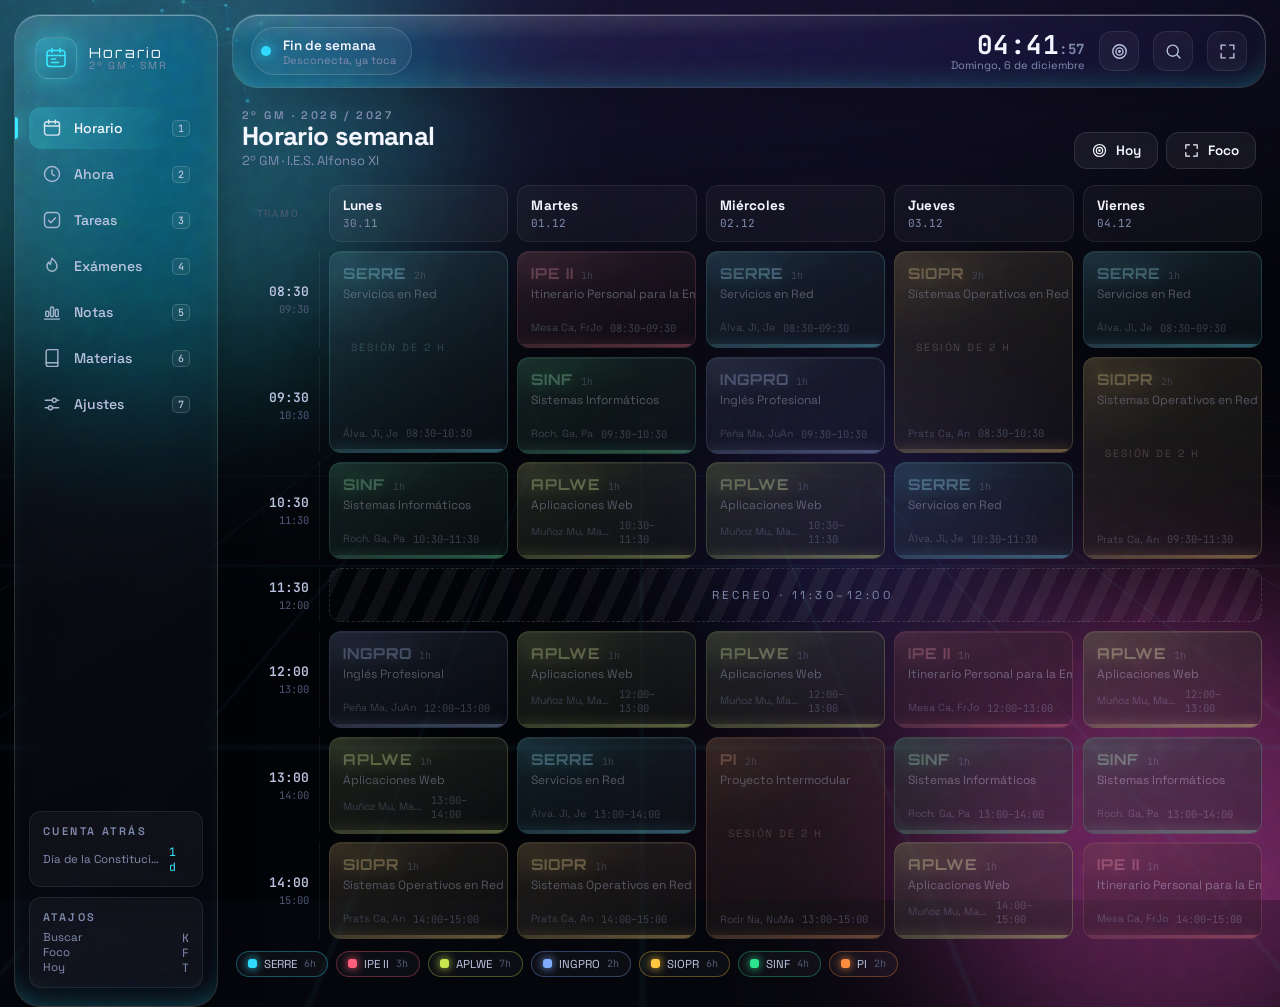
==== commit c33f876e: "Horario 2.0: app nueva de cero, neón y cristal líquido Se descarta el escritorio "EduOS" anterior y " ====
--- a/index.html
+++ b/index.html
@@ -1,2855 +1,156 @@
 <!DOCTYPE html>
-<html lang="es">
+<html lang="es" data-theme="aurora">
 <head>
-    <meta charset="UTF-8">
-    <meta name="viewport" content="width=device-width, initial-scale=1.0">
-    <title>EduOS 6.0 // Liquid Ether</title>
-    <style>
-        @import url('https://fonts.googleapis.com/css2?family=Outfit:wght@300;500;700&family=JetBrains+Mono:wght@400;700&display=swap');
+<meta charset="utf-8">
+<meta name="viewport" content="width=device-width, initial-scale=1, viewport-fit=cover, maximum-scale=5">
+<title>Horario · 2º GM</title>
+<meta name="description" content="Horario de 2º GM (SMR) del I.E.S. Alfonso XI: qué toca ahora, cuánto queda, tareas, exámenes y notas.">
+<meta name="theme-color" content="#04050b">
+<meta name="color-scheme" content="dark">
+<meta name="mobile-web-app-capable" content="yes">
+<meta name="apple-mobile-web-app-capable" content="yes">
+<meta name="apple-mobile-web-app-status-bar-style" content="black-translucent">
+<meta name="apple-mobile-web-app-title" content="Horario">
+<link rel="manifest" href="manifest.webmanifest">
+<link rel="icon" href="assets/icon.svg" type="image/svg+xml">
+<link rel="apple-touch-icon" href="assets/icon-192.png">
 
-        :root {
-            /* Variables Dinámicas (Editables por el usuario) */
-            --accent: #00f2ff;
-            --glass-opacity: 0.65;
-            --blur-strength: 25px;
-            --bg-image: url('https://4kwallpapers.com/images/walls/thumbs_3t/23027.jpg');
-            
-            /* Estáticos */
-            --text-main: #ffffff;
-            --text-dim: rgba(255, 255, 255, 0.7);
-            --window-radius: 16px;
-            --transition-speed: 0.4s cubic-bezier(0.25, 1, 0.5, 1);
-            --danger: #ff4757;
-            --success: #2ed573;
-            --warning: #ffa502;
-        }
+<link rel="preconnect" href="https://fonts.googleapis.com">
+<link rel="preconnect" href="https://fonts.gstatic.com" crossorigin>
+<link rel="stylesheet" href="https://fonts.googleapis.com/css2?family=Space+Grotesk:wght@400;500;600;700&family=Orbitron:wght@600;800;900&family=JetBrains+Mono:wght@400;700&display=swap">
 
-        * { margin: 0; padding: 0; box-sizing: border-box; user-select: none; outline: none; }
+<link rel="stylesheet" href="css/core.css">
+<link rel="stylesheet" href="css/fx.css">
+<link rel="stylesheet" href="css/layout.css">
+<link rel="stylesheet" href="css/components.css">
+<link rel="stylesheet" href="css/views.css">
+</head>
 
-        body {
-            font-family: 'Outfit', sans-serif;
-            height: 100vh;
-            width: 100vw;
-            overflow: hidden;
-            color: var(--text-main);
-            background: #000;
-            position: relative;
-        }
-
-        /* --- CAPA DE FONDO & EFECTOS --- */
-        .wallpaper {
-            position: absolute;
-            inset: 0;
-            background-image: var(--bg-image);
-            background-size: cover;
-            background-position: center;
-            transition: all 0.5s ease;
-            z-index: -3;
-            animation: bgShift 120s infinite linear;
-        }
-
-        .wallpaper::after {
-            content: ''; position: absolute; inset: 0;
-            background: rgba(0,0,0,0.3);
-        }
-
-        @keyframes bgShift {
-            0%, 100% { filter: hue-rotate(0deg) contrast(110%) saturate(120%); }
-            50% { filter: hue-rotate(180deg) contrast(115%) saturate(140%); }
-        }
-
-        /* Orbes de luz animados */
-        .liquid-orb {
-            position: absolute;
-            border-radius: 50%;
-            filter: blur(80px);
-            z-index: -2;
-            opacity: 0.6;
-            animation: float 20s infinite alternate;
-        }
-        .orb-1 { width: 600px; height: 600px; background: #7928ca; top: -20%; left: -10%; }
-        .orb-2 { width: 500px; height: 500px; background: var(--accent); bottom: -10%; right: -10%; animation-delay: -5s; opacity: 0.4; }
-        
-        @keyframes float { 
-            0% { transform: translate(0,0) scale(1); } 
-            100% { transform: translate(100px, 50px) scale(1.1); } 
-        }
-
-        /* Efecto Ruido (Grain) */
-        .noise-overlay {
-            position: absolute;
-            inset: 0;
-            background-image: url("data:image/svg+xml,%3Csvg viewBox='0 0 200 200' xmlns='http://www.w3.org/2000/svg'%3E%3Cfilter id='noiseFilter'%3E%3CfeTurbulence type='fractalNoise' baseFrequency='0.65' numOctaves='3' stitchTiles='stitch'/%3E%3C/filter%3E%3Crect width='100%25' height='100%25' filter='url(%23noiseFilter)' opacity='0.05'/%3E%3C/svg%3E");
-            pointer-events: none;
-            z-index: -1;
-            animation: grainNoise 0.2s infinite;
-        }
-
-        @keyframes grainNoise {
-            0%, 100% { transform: translate(0,0); }
-            10% { transform: translate(-1%,-1%); }
-            20% { transform: translate(1%,1%); }
-            30% { transform: translate(-1%,0); }
-            40% { transform: translate(0,1%); }
-            50% { transform: translate(1%,0); }
-            60% { transform: translate(0,-1%); }
-            70% { transform: translate(-1%,1%); }
-            80% { transform: translate(1%,-1%); }
-            90% { transform: translate(-1%,-1%); }
-        }
-
-        /* --- ESCRITORIO --- */
-        .desktop-grid {
-            position: absolute;
-            top: 20px; left: 20px; bottom: 80px; width: 100%;
-            display: flex;
-            flex-direction: column;
-            flex-wrap: wrap;
-            gap: 15px;
-            align-content: flex-start;
-            z-index: 1;
-        }
-
-        .desktop-icon {
-            width: 86px;
-            padding: 10px;
-            border-radius: 12px;
-            display: flex;
-            flex-direction: column;
-            align-items: center;
-            cursor: pointer;
-            transition: var(--transition-speed);
-            position: relative;
-        }
-        .desktop-icon:hover { background: rgba(255,255,255,0.15); transform: scale(1.05) translateY(-5px); }
-        .desktop-icon:active { transform: scale(0.95); }
-        .desktop-icon::after {
-            content: '';
-            position: absolute;
-            inset: 0;
-            border-radius: 12px;
-            background: linear-gradient(135deg, transparent 30%, rgba(255,255,255,0.1));
-            opacity: 0;
-            transition: opacity 0.3s;
-            pointer-events: none;
-        }
-        .desktop-icon:hover::after { opacity: 1; }
-        
-        .icon-img {
-            width: 54px; height: 54px;
-            border-radius: 14px;
-            background: linear-gradient(135deg, rgba(255,255,255,0.4), rgba(255,255,255,0.1));
-            border: 1px solid rgba(255,255,255,0.3);
-            display: flex; align-items: center; justify-content: center;
-            font-size: 28px;
-            box-shadow: 0 8px 16px rgba(0,0,0,0.2);
-            backdrop-filter: blur(5px);
-            margin-bottom: 8px;
-            transition: all 0.3s;
-            animation: iconPulse 3s infinite alternate;
-        }
-        .desktop-icon:hover .icon-img {
-            transform: rotate(10deg) scale(1.1);
-            box-shadow: 0 12px 24px rgba(0,0,0,0.3), 0 0 30px var(--accent);
-        }
-
-        @keyframes iconPulse {
-            0% { box-shadow: 0 8px 16px rgba(0,0,0,0.2); }
-            100% { box-shadow: 0 8px 24px rgba(0,0,0,0.3), 0 0 15px rgba(0,242,255,0.3); }
-        }
-
-        .icon-label { 
-            font-size: 13px; 
-            text-shadow: 0 2px 4px rgba(0,0,0,0.8); 
-            text-align: center; 
-            font-weight: 500;
-            background: rgba(0,0,0,0.5);
-            padding: 2px 8px;
-            border-radius: 6px;
-            transition: all 0.3s;
-        }
-        .desktop-icon:hover .icon-label {
-            background: rgba(0,0,0,0.8);
-            color: var(--accent);
-        }
-
-        /* --- MENÚ INICIO --- */
-        .start-menu {
-            position: absolute;
-            bottom: 90px;
-            left: 50%;
-            transform: translateX(-50%) scale(0.95);
-            width: 400px;
-            height: 500px;
-            background: rgba(15, 15, 30, 0.95);
-            backdrop-filter: blur(40px);
-            border: 1px solid rgba(255,255,255,0.15);
-            border-radius: 24px;
-            box-shadow: 0 40px 80px rgba(0,0,0,0.6);
-            padding: 20px;
-            z-index: 10000;
-            opacity: 0;
-            visibility: hidden;
-            transition: all 0.3s cubic-bezier(0.175, 0.885, 0.32, 1.275);
-            overflow: hidden;
-        }
-        .start-menu.open {
-            opacity: 1;
-            visibility: visible;
-            transform: translateX(-50%) scale(1);
-        }
-        .start-grid {
-            display: grid;
-            grid-template-columns: repeat(3, 1fr);
-            gap: 15px;
-            margin-top: 20px;
-        }
-        .start-item {
-            background: rgba(255,255,255,0.05);
-            border-radius: 12px;
-            padding: 15px;
-            text-align: center;
-            cursor: pointer;
-            transition: all 0.2s;
-            border: 1px solid transparent;
-        }
-        .start-item:hover {
-            background: rgba(255,255,255,0.1);
-            border-color: var(--accent);
-            transform: translateY(-5px);
-        }
-        .start-item:active { transform: translateY(0); }
-
-        /* --- VENTANAS (LIQUID GLASS REAL) --- */
-        .window {
-            position: absolute;
-            min-width: 300px; min-height: 200px;
-            background: rgba(20, 25, 40, var(--glass-opacity));
-            backdrop-filter: blur(var(--blur-strength)) saturate(180%);
-            -webkit-backdrop-filter: blur(var(--blur-strength)) saturate(180%);
-            border: 1px solid rgba(255,255,255,0.15);
-            border-top: 1px solid rgba(255,255,255,0.3);
-            border-radius: var(--window-radius);
-            box-shadow: 
-                0 20px 50px rgba(0,0,0,0.6),
-                inset 0 0 0 1px rgba(255,255,255,0.05);
-            display: flex; flex-direction: column;
-            overflow: hidden;
-            opacity: 0; 
-            transform: scale(0.9) translateY(20px);
-            transition: opacity 0.3s, transform 0.3s, width 0.3s, height 0.3s, top 0.3s, left 0.3s;
-            pointer-events: none;
-            z-index: 100;
-        }
-
-        .window.open { 
-            opacity: 1; 
-            transform: scale(1) translateY(0); 
-            pointer-events: all;
-            animation: windowAppear 0.4s cubic-bezier(0.175, 0.885, 0.32, 1.275);
-        }
-
-        @keyframes windowAppear {
-            0% { transform: scale(0.8) translateY(30px); opacity: 0; }
-            100% { transform: scale(1) translateY(0); opacity: 1; }
-        }
-
-        .window.closing {
-            animation: windowDisappear 0.3s forwards;
-        }
-
-        @keyframes windowDisappear {
-            0% { transform: scale(1) translateY(0); opacity: 1; }
-            100% { transform: scale(0.8) translateY(30px); opacity: 0; }
-        }
-
-        .window.maximized { 
-            top: 0 !important; 
-            left: 0 !important; 
-            width: 100% !important; 
-            height: calc(100% - 70px) !important; 
-            border-radius: 0; 
-            animation: maximizeWindow 0.3s;
-        }
-
-        @keyframes maximizeWindow {
-            0% { border-radius: var(--window-radius); }
-            100% { border-radius: 0; }
-        }
-
-        .title-bar {
-            height: 42px;
-            background: linear-gradient(90deg, rgba(255,255,255,0.05), transparent);
-            display: flex; align-items: center; justify-content: space-between;
-            padding: 0 16px;
-            cursor: grab;
-            border-bottom: 1px solid rgba(255,255,255,0.05);
-            position: relative;
-        }
-        .title-bar:active { cursor: grabbing; }
-        .title-bar::before {
-            content: '';
-            position: absolute;
-            top: 0;
-            left: 0;
-            right: 0;
-            height: 1px;
-            background: linear-gradient(90deg, transparent, var(--accent), transparent);
-            opacity: 0.5;
-        }
-
-        .win-title { 
-            font-weight: 600; 
-            font-size: 14px; 
-            opacity: 0.9; 
-            display: flex; 
-            align-items: center; 
-            gap: 8px; 
-            text-shadow: 0 0 10px currentColor;
-        }
-        .win-controls { display: flex; gap: 8px; }
-        .control-btn { 
-            width: 12px; 
-            height: 12px; 
-            border-radius: 50%; 
-            border: none; 
-            cursor: pointer; 
-            transition: 0.2s;
-            position: relative;
-            overflow: hidden;
-        }
-        .control-btn::after {
-            content: '';
-            position: absolute;
-            inset: 0;
-            background: rgba(255,255,255,0.2);
-            opacity: 0;
-            transition: opacity 0.2s;
-        }
-        .control-btn:hover::after { opacity: 1; }
-        .control-btn:hover { transform: scale(1.2); }
-        .close-btn { background: var(--danger); }
-        .min-btn { background: var(--warning); }
-        .max-btn { background: var(--success); }
-
-        .win-content { flex: 1; overflow: auto; padding: 20px; position: relative; }
-
-        /* --- BARRA DE TAREAS (DOCK) --- */
-        .dock-container {
-            position: absolute; bottom: 20px; left: 0; width: 100%;
-            display: flex; justify-content: center; z-index: 10000;
-        }
-
-        .dock {
-            background: rgba(15, 15, 20, 0.7);
-            backdrop-filter: blur(20px);
-            border: 1px solid rgba(255,255,255,0.1);
-            height: 64px;
-            border-radius: 24px;
-            display: flex; align-items: center; gap: 10px; padding: 0 20px;
-            box-shadow: 0 15px 40px rgba(0,0,0,0.4);
-            transition: var(--transition-speed);
-            position: relative;
-        }
-        .dock::before {
-            content: '';
-            position: absolute;
-            inset: 0;
-            border-radius: 24px;
-            background: linear-gradient(135deg, rgba(255,255,255,0.05), transparent 70%);
-            pointer-events: none;
-        }
-
-        .dock-icon {
-            width: 48px; height: 48px;
-            border-radius: 12px;
-            background: rgba(255,255,255,0.05);
-            display: flex; align-items: center; justify-content: center;
-            font-size: 24px; cursor: pointer;
-            position: relative;
-            transition: 0.3s cubic-bezier(0.175, 0.885, 0.32, 1.275);
-            border: 1px solid transparent;
-            transform-origin: bottom center;
-        }
-        .dock-icon:hover { 
-            transform: translateY(-10px) scale(1.1); 
-            background: rgba(255,255,255,0.15); 
-            border-color: rgba(255,255,255,0.2);
-            box-shadow: 0 10px 20px rgba(0,0,0,0.3), 0 0 20px currentColor;
-        }
-        .dock-icon.active::after {
-            content: ''; 
-            position: absolute; 
-            bottom: -6px; 
-            width: 4px; 
-            height: 4px; 
-            background: var(--accent); 
-            border-radius: 50%; 
-            box-shadow: 0 0 10px var(--accent);
-            animation: dockPulse 2s infinite;
-        }
-
-        @keyframes dockPulse {
-            0%, 100% { opacity: 1; transform: scale(1); }
-            50% { opacity: 0.5; transform: scale(0.8); }
-        }
-
-        /* --- NOTIFICACIONES --- */
-        .notification-container {
-            position: fixed;
-            top: 20px;
-            right: 20px;
-            width: 300px;
-            z-index: 100000;
-            display: flex;
-            flex-direction: column;
-            gap: 10px;
-        }
-
-        .notification {
-            background: rgba(20, 25, 40, 0.95);
-            backdrop-filter: blur(20px);
-            border: 1px solid rgba(255,255,255,0.1);
-            border-left: 4px solid var(--accent);
-            border-radius: 12px;
-            padding: 15px;
-            box-shadow: 0 10px 30px rgba(0,0,0,0.4);
-            transform: translateX(100%);
-            opacity: 0;
-            transition: all 0.3s cubic-bezier(0.175, 0.885, 0.32, 1.275);
-            cursor: pointer;
-        }
-        .notification.show {
-            transform: translateX(0);
-            opacity: 1;
-        }
-        .notification-title {
-            font-weight: bold;
-            color: var(--accent);
-            margin-bottom: 5px;
-            display: flex;
-            justify-content: space-between;
-            align-items: center;
-        }
-        .notification-close {
-            color: var(--text-dim);
-            cursor: pointer;
-            font-size: 18px;
-        }
-
-        /* --- APPS ESPECÍFICAS --- */
-        
-        /* Ajustes */
-        .settings-group { margin-bottom: 25px; }
-        .settings-group label { display: block; margin-bottom: 8px; font-size: 0.9em; color: var(--text-dim); }
-        .setting-input { width: 100%; padding: 10px; background: rgba(0,0,0,0.3); border: 1px solid rgba(255,255,255,0.1); color: white; border-radius: 8px; transition: all 0.3s; }
-        .setting-input:focus { border-color: var(--accent); box-shadow: 0 0 15px rgba(0,242,255,0.3); }
-        input[type="range"] { width: 100%; accent-color: var(--accent); height: 6px; border-radius: 3px; }
-        .preset-colors { display: flex; gap: 10px; margin-top: 10px; }
-        .color-dot { width: 30px; height: 30px; border-radius: 50%; cursor: pointer; border: 2px solid rgba(255,255,255,0.2); transition: 0.2s; position: relative; overflow: hidden; }
-        .color-dot:hover { transform: scale(1.2); }
-        .color-dot.active::after {
-            content: '✓';
-            position: absolute;
-            inset: 0;
-            display: flex;
-            align-items: center;
-            justify-content: center;
-            color: white;
-            font-weight: bold;
-            text-shadow: 0 0 5px black;
-        }
-
-        /* Terminal */
-        .terminal { font-family: 'JetBrains Mono', monospace; color: #0f0; height: 100%; display: flex; flex-direction: column; }
-        .terminal-output { flex: 1; overflow-y: auto; white-space: pre-wrap; margin-bottom: 10px; font-size: 14px; }
-        .terminal-input-line { display: flex; gap: 10px; align-items: center; }
-        .prompt { color: var(--accent); font-weight: bold; }
-        #termInput { background: transparent; border: none; color: white; flex: 1; font-family: inherit; font-size: 14px; }
-
-        /* Paint */
-        .paint-toolbar { display: flex; gap: 10px; margin-bottom: 10px; background: rgba(0,0,0,0.2); padding: 8px; border-radius: 8px; flex-wrap: wrap; }
-        .paint-tool { padding: 8px 15px; background: rgba(255,255,255,0.1); border-radius: 6px; cursor: pointer; transition: all 0.2s; display: flex; align-items: center; gap: 8px; }
-        .paint-tool:hover { background: rgba(255,255,255,0.2); }
-        .paint-tool.active { background: var(--accent); color: black; }
-        #paintCanvas { background: white; border-radius: 4px; cursor: crosshair; touch-action: none; width: 100%; height: 400px; box-shadow: inset 0 0 20px rgba(0,0,0,0.2); }
-
-        /* Horario (Mejorado) */
-        .schedule-grid { display: grid; grid-template-columns: 80px repeat(5, 1fr); gap: 2px; }
-        .sch-head { background: rgba(255,255,255,0.1); padding: 12px; text-align: center; font-weight: bold; font-size: 12px; border-radius: 4px; text-transform: uppercase; letter-spacing: 1px; }
-        .sch-time { color: var(--accent); font-family: 'JetBrains Mono'; display: flex; align-items: center; justify-content: center; font-size: 12px; background: rgba(0,0,0,0.3); border-radius: 4px; }
-        .sch-cell { background: rgba(255,255,255,0.03); padding: 10px; border-radius: 4px; font-size: 13px; transition: 0.2s; cursor: pointer; position: relative; overflow: hidden; }
-        .sch-cell:hover { background: rgba(255,255,255,0.1); transform: translateY(-2px); box-shadow: 0 5px 15px rgba(0,0,0,0.3); }
-        .sch-cell::before { content: ''; position: absolute; left: 0; top: 0; bottom: 0; width: 3px; background: var(--accent); opacity: 0.5; }
-        .break-cell { grid-column: 2 / span 5; background: repeating-linear-gradient(45deg, rgba(255,255,255,0.05), rgba(255,255,255,0.05) 10px, rgba(255,255,255,0.1) 10px, rgba(255,255,255,0.1) 20px); text-align: center; font-style: italic; color: #ffcc00; font-weight: bold; letter-spacing: 2px; display: flex; align-items: center; justify-content: center; animation: breakPulse 3s infinite; }
-
-        @keyframes breakPulse {
-            0%, 100% { color: #ffcc00; }
-            50% { color: #ff9900; }
-        }
-
-        /* Calculadora */
-        .calc-display {
-            background: rgba(0,0,0,0.5);
-            border-radius: 8px;
-            padding: 15px;
-            margin-bottom: 15px;
-            text-align: right;
-            font-family: 'JetBrains Mono';
-            font-size: 2em;
-            min-height: 60px;
-            overflow: hidden;
-            border: 1px solid rgba(255,255,255,0.1);
-        }
-        .calc-buttons {
-            display: grid;
-            grid-template-columns: repeat(4, 1fr);
-            gap: 10px;
-        }
-        .calc-btn {
-            padding: 15px;
-            background: rgba(255,255,255,0.05);
-            border: 1px solid rgba(255,255,255,0.1);
-            border-radius: 8px;
-            color: white;
-            font-size: 1.2em;
-            cursor: pointer;
-            transition: all 0.2s;
-            text-align: center;
-        }
-        .calc-btn:hover {
-            background: rgba(255,255,255,0.1);
-            transform: translateY(-2px);
-        }
-        .calc-btn:active { transform: translateY(0); }
-        .calc-btn.operator { background: rgba(0,242,255,0.2); color: var(--accent); }
-        .calc-btn.equals { background: var(--accent); color: black; font-weight: bold; }
-        .calc-btn.clear { background: rgba(255,71,87,0.2); color: var(--danger); }
-
-        /* Reproductor de Música */
-        .music-player {
-            display: flex;
-            flex-direction: column;
-            gap: 15px;
-        }
-        .album-art {
-            width: 200px;
-            height: 200px;
-            margin: 0 auto;
-            border-radius: 20px;
-            background: linear-gradient(135deg, #7928ca, #ff0055);
-            display: flex;
-            align-items: center;
-            justify-content: center;
-            font-size: 48px;
-            box-shadow: 0 20px 40px rgba(0,0,0,0.4);
-            animation: albumRotate 20s infinite linear paused;
-        }
-        .music-player.playing .album-art {
-            animation-play-state: running;
-        }
-        @keyframes albumRotate {
-            0% { transform: rotate(0deg); }
-            100% { transform: rotate(360deg); }
-        }
-        .track-info { text-align: center; }
-        .track-title { font-size: 1.5em; font-weight: bold; margin-bottom: 5px; }
-        .track-artist { color: var(--text-dim); }
-        .progress-bar { height: 4px; background: rgba(255,255,255,0.1); border-radius: 2px; margin: 20px 0; overflow: hidden; }
-        .progress { height: 100%; background: var(--accent); width: 30%; border-radius: 2px; }
-        .player-controls { display: flex; justify-content: center; gap: 20px; }
-        .player-btn {
-            width: 50px;
-            height: 50px;
-            border-radius: 50%;
-            background: rgba(255,255,255,0.1);
-            display: flex;
-            align-items: center;
-            justify-content: center;
-            font-size: 24px;
-            cursor: pointer;
-            transition: all 0.2s;
-            border: none;
-            color: white;
-        }
-        .player-btn:hover {
-            background: var(--accent);
-            transform: scale(1.1);
-        }
-        .player-btn.play { width: 60px; height: 60px; font-size: 28px; }
-
-        /* Juego Snake */
-        .snake-game {
-            display: flex;
-            flex-direction: column;
-            align-items: center;
-            justify-content: center;
-            height: 100%;
-        }
-        #snakeCanvas {
-            background: rgba(0,0,0,0.3);
-            border-radius: 8px;
-            border: 2px solid rgba(255,255,255,0.1);
-            box-shadow: 0 0 30px rgba(0,0,0,0.5);
-        }
-        .game-stats {
-            display: flex;
-            gap: 20px;
-            margin-top: 15px;
-        }
-        .game-stat {
-            background: rgba(255,255,255,0.05);
-            padding: 10px 20px;
-            border-radius: 8px;
-            text-align: center;
-        }
-        .game-stat-value {
-            font-size: 1.5em;
-            color: var(--accent);
-            font-weight: bold;
-        }
-
-        /* Navegador Web */
-        .browser-nav {
-            display: flex;
-            gap: 10px;
-            margin-bottom: 15px;
-            background: rgba(0,0,0,0.2);
-            padding: 10px;
-            border-radius: 8px;
-        }
-        .browser-url {
-            flex: 1;
-            padding: 10px;
-            background: rgba(0,0,0,0.5);
-            border: 1px solid rgba(255,255,255,0.1);
-            border-radius: 8px;
-            color: white;
-        }
-        .browser-btn {
-            padding: 10px 15px;
-            background: rgba(255,255,255,0.1);
-            border: none;
-            border-radius: 8px;
-            color: white;
-            cursor: pointer;
-            transition: all 0.2s;
-        }
-        .browser-btn:hover {
-            background: var(--accent);
-        }
-        .browser-content {
-            flex: 1;
-            background: white;
-            border-radius: 8px;
-            overflow: hidden;
-            border: 1px solid rgba(255,255,255,0.1);
-        }
-        #browserFrame {
-            width: 100%;
-            height: 100%;
-            border: none;
-        }
-
-        /* Reloj Mundial */
-        .world-clock-container {
-            display: grid;
-            grid-template-columns: repeat(3, 1fr);
-            gap: 15px;
-        }
-        .clock-city {
-            background: rgba(255,255,255,0.03);
-            border-radius: 12px;
-            padding: 15px;
-            text-align: center;
-            border: 1px solid rgba(255,255,255,0.1);
-            transition: all 0.3s;
-        }
-        .clock-city:hover {
-            background: rgba(255,255,255,0.08);
-            transform: translateY(-5px);
-            border-color: var(--accent);
-        }
-        .city-name {
-            font-size: 0.9em;
-            color: var(--text-dim);
-            margin-bottom: 5px;
-        }
-        .city-time {
-            font-size: 1.5em;
-            font-weight: bold;
-            color: var(--accent);
-            font-family: 'JetBrains Mono';
-        }
-        .city-date {
-            font-size: 0.8em;
-            color: var(--text-dim);
-            margin-top: 5px;
-        }
-
-        /* Sistema de Archivos */
-        .file-explorer {
-            height: 100%;
-            display: flex;
-            flex-direction: column;
-        }
-        .file-toolbar {
-            display: flex;
-            gap: 10px;
-            margin-bottom: 15px;
-            padding-bottom: 10px;
-            border-bottom: 1px solid rgba(255,255,255,0.1);
-        }
-        .file-list {
-            flex: 1;
-            overflow-y: auto;
-            background: rgba(0,0,0,0.2);
-            border-radius: 8px;
-            padding: 10px;
-        }
-        .file-item {
-            display: flex;
-            align-items: center;
-            gap: 10px;
-            padding: 10px;
-            border-radius: 6px;
-            cursor: pointer;
-            transition: all 0.2s;
-        }
-        .file-item:hover {
-            background: rgba(255,255,255,0.1);
-        }
-        .file-icon {
-            width: 24px;
-            height: 24px;
-            display: flex;
-            align-items: center;
-            justify-content: center;
-            font-size: 18px;
-        }
-        .file-name {
-            flex: 1;
-        }
-        .file-size {
-            color: var(--text-dim);
-            font-size: 0.9em;
-        }
-
-        /* Física Partículas */
-        .particles-container {
-            position: absolute;
-            inset: 0;
-            pointer-events: none;
-            z-index: 0;
-        }
-
-        /* Efecto Cursor Personalizado */
-        .custom-cursor {
-            position: fixed;
-            width: 20px;
-            height: 20px;
-            border-radius: 50%;
-            background: rgba(0, 242, 255, 0.5);
-            pointer-events: none;
-            z-index: 1000000;
-            mix-blend-mode: screen;
-            transform: translate(-50%, -50%);
-            transition: width 0.2s, height 0.2s;
-        }
-        .custom-cursor.active {
-            width: 40px;
-            height: 40px;
-            background: rgba(0, 242, 255, 0.2);
-        }
-    </style>
-</head>
 <body>
 
-    <div class="wallpaper" id="wallpaperLayer"></div>
-    <div class="liquid-orb orb-1"></div>
-    <div class="liquid-orb orb-2"></div>
-    <div class="noise-overlay"></div>
-    <div class="particles-container" id="particles"></div>
-    <div class="custom-cursor" id="customCursor"></div>
+<!-- ======================= FONDO ======================= -->
+<div class="bg" aria-hidden="true"></div>
+<canvas class="bg-canvas" aria-hidden="true"></canvas>
+<div class="orb orb-1" aria-hidden="true"></div>
+<div class="orb orb-2" aria-hidden="true"></div>
+<div class="orb orb-3" aria-hidden="true"></div>
+<div class="bg-grid" aria-hidden="true"></div>
+<div class="grain" aria-hidden="true"></div>
+<div class="scanlines hidden" aria-hidden="true"></div>
+<div class="cursor-glow" aria-hidden="true"></div>
 
-    <!-- Menú Inicio -->
-    <div class="start-menu" id="startMenu">
-        <h2 style="margin-bottom: 20px;">EduOS 6.0 // Liquid Ether</h2>
-        <div class="start-grid">
-            <div class="start-item" onclick="wm.open('scheduleWin')">
-                <div style="font-size: 24px; margin-bottom: 5px;">📅</div>
-                <div>Horario</div>
-            </div>
-            <div class="start-item" onclick="wm.open('calcWin')">
-                <div style="font-size: 24px; margin-bottom: 5px;">🧮</div>
-                <div>Calculadora</div>
-            </div>
-            <div class="start-item" onclick="wm.open('musicWin')">
-                <div style="font-size: 24px; margin-bottom: 5px;">🎵</div>
-                <div>Música</div>
-            </div>
-            <div class="start-item" onclick="wm.open('snakeWin')">
-                <div style="font-size: 24px; margin-bottom: 5px;">🐍</div>
-                <div>Snake Game</div>
-            </div>
-            <div class="start-item" onclick="wm.open('browserWin')">
-                <div style="font-size: 24px; margin-bottom: 5px;">🌐</div>
-                <div>Navegador</div>
-            </div>
-            <div class="start-item" onclick="wm.open('clockWin')">
-                <div style="font-size: 24px; margin-bottom: 5px;">🌍</div>
-                <div>Reloj Mundial</div>
-            </div>
-            <div class="start-item" onclick="wm.open('filesWin')">
-                <div style="font-size: 24px; margin-bottom: 5px;">📁</div>
-                <div>Archivos</div>
-            </div>
-            <div class="start-item" onclick="wm.open('paintWin')">
-                <div style="font-size: 24px; margin-bottom: 5px;">🎨</div>
-                <div>CyberPaint</div>
-            </div>
-            <div class="start-item" onclick="wm.open('settingsWin')">
-                <div style="font-size: 24px; margin-bottom: 5px;">⚙️</div>
-                <div>Ajustes</div>
-            </div>
-        </div>
-        <div style="margin-top: 20px; text-align: center; color: var(--text-dim); font-size: 0.9em;">
-            EduOS v6.0 - © 2025 - Todos los derechos reservados
-        </div>
+<!-- ======================= ARRANQUE ======================= -->
+<div id="boot">
+  <div class="boot-inner">
+    <div class="boot-mark">
+      <svg viewBox="0 0 24 24" fill="none" stroke="currentColor" stroke-width="1.5" stroke-linecap="round" style="color:var(--accent)">
+        <rect x="3" y="4.5" width="18" height="16" rx="3"/>
+        <path d="M8 2.5v4M16 2.5v4M3 9.5h18M7.5 13h4M7.5 16.5h7"/>
+      </svg>
+    </div>
+    <div>
+      <div class="display" style="font-size:20px">Horario 2º GM</div>
+      <div class="boot-text" style="margin-top:8px">I.E.S. Alfonso XI · Alcalá la Real</div>
+    </div>
+    <div class="boot-bar"><i></i></div>
+  </div>
+</div>
+
+<!-- ======================= APP ======================= -->
+<div id="app">
+
+  <!-- Carril lateral (PC) -->
+  <aside class="rail glass">
+    <div class="brand">
+      <div class="brand-mark">
+        <svg viewBox="0 0 24 24" fill="none" stroke="currentColor" stroke-width="1.6" stroke-linecap="round" style="color:var(--accent)">
+          <rect x="3" y="4.5" width="18" height="16" rx="3"/>
+          <path d="M8 2.5v4M16 2.5v4M3 9.5h18M7.5 13h4M7.5 16.5h7"/>
+        </svg>
+      </div>
+      <div class="brand-text">
+        <div class="brand-title">Horario</div>
+        <div class="brand-sub">2º GM · SMR</div>
+      </div>
     </div>
 
-    <!-- Notificaciones -->
-    <div class="notification-container" id="notificationContainer"></div>
+    <nav class="nav" aria-label="Secciones"></nav>
 
-    <!-- Escritorio -->
-    <div class="desktop-grid">
-        <div class="desktop-icon" onclick="wm.open('scheduleWin')">
-            <div class="icon-img" style="color: #ffcc00;">📅</div>
-            <div class="icon-label">Horario</div>
+    <div class="rail-foot">
+      <div class="mini-card">
+        <div class="eyebrow" style="margin-bottom:6px">Atajos</div>
+        <div class="row between" style="font-size:11.5px;color:var(--ink-3)">
+          <span>Buscar</span><span class="mono">K</span>
         </div>
-        <div class="desktop-icon" onclick="wm.open('settingsWin')">
-            <div class="icon-img" style="color: #a0a0a0;">⚙️</div>
-            <div class="icon-label">Ajustes</div>
+        <div class="row between" style="font-size:11.5px;color:var(--ink-3)">
+          <span>Foco</span><span class="mono">F</span>
         </div>
-        <div class="desktop-icon" onclick="wm.open('paintWin')">
-            <div class="icon-img" style="color: #ff0055;">🎨</div>
-            <div class="icon-label">CyberPaint</div>
+        <div class="row between" style="font-size:11.5px;color:var(--ink-3)">
+          <span>Hoy</span><span class="mono">T</span>
         </div>
-        <div class="desktop-icon" onclick="wm.open('termWin')">
-            <div class="icon-img" style="color: #00ff00; background: #000;">>_</div>
-            <div class="icon-label">Terminal</div>
-        </div>
-        <div class="desktop-icon" onclick="wm.open('clickerWin')">
-            <div class="icon-img" style="color: #00f2ff;">⚡</div>
-            <div class="icon-label">Miner</div>
-        </div>
-        <div class="desktop-icon" onclick="wm.open('notesWin')">
-            <div class="icon-img" style="color: #fff;">📝</div>
-            <div class="icon-label">Notas</div>
-        </div>
-        <div class="desktop-icon" onclick="wm.open('calcWin')">
-            <div class="icon-img" style="color: #ff9500;">🧮</div>
-            <div class="icon-label">Calculadora</div>
-        </div>
-        <div class="desktop-icon" onclick="wm.open('musicWin')">
-            <div class="icon-img" style="color: #9d4edd;">🎵</div>
-            <div class="icon-label">Música</div>
-        </div>
-        <div class="desktop-icon" onclick="wm.open('snakeWin')">
-            <div class="icon-img" style="color: #2ed573;">🐍</div>
-            <div class="icon-label">Snake Game</div>
-        </div>
-        <div class="desktop-icon" onclick="wm.open('browserWin')">
-            <div class="icon-img" style="color: #1e90ff;">🌐</div>
-            <div class="icon-label">Navegador</div>
-        </div>
+      </div>
     </div>
+  </aside>
 
-    <!-- Área de Ventanas -->
-    <div id="windowsArea">
+  <!-- Columna principal -->
+  <div class="main">
+    <header class="topbar glass">
+      <div class="status-pill">
+        <span class="status-dot"></span>
+        <span class="status-text">
+          <span class="status-main" id="status-main">Cargando…</span>
+          <span class="status-sub" id="status-sub" style="display:block"></span>
+        </span>
+      </div>
 
-        <!-- Horario (existente) -->
-        <div id="scheduleWin" class="window" style="width: 900px; height: 600px; top: 50px; left: 100px;">
-            <div class="title-bar">
-                <div class="win-title">📅 Academic Schedule v2.0</div>
-                <div class="win-controls">
-                    <button class="control-btn min-btn"></button>
-                    <button class="control-btn max-btn" onclick="wm.maximize('scheduleWin')"></button>
-                    <button class="control-btn close-btn" onclick="wm.close('scheduleWin')"></button>
-                </div>
-            </div>
-            <div class="win-content">
-                <div class="schedule-grid" id="scheduleGrid"></div>
-            </div>
-        </div>
+      <div class="topbar-clock">
+        <div class="t mono" id="clock-time">--:--</div>
+        <div class="d" id="clock-date"></div>
+      </div>
 
-        <!-- Ajustes (existente) -->
-        <div id="settingsWin" class="window" style="width: 400px; height: 550px; top: 80px; left: 150px;">
-            <div class="title-bar">
-                <div class="win-title">⚙️ Control Center</div>
-                <div class="win-controls">
-                    <button class="control-btn close-btn" onclick="wm.close('settingsWin')"></button>
-                </div>
-            </div>
-            <div class="win-content">
-                <h2 style="margin-bottom: 20px;">Personalización</h2>
-                
-                <div class="settings-group">
-                    <label>Wallpaper URL</label>
-                    <input type="text" class="setting-input" id="bgInput" placeholder="https://..." onchange="updateSettings()">
-                </div>
+      <button class="icon-btn" id="btn-today" type="button" title="Ir a hoy (T)" aria-label="Ir a hoy">
+        <svg viewBox="0 0 24 24" fill="none" stroke="currentColor" stroke-width="1.7" stroke-linecap="round">
+          <circle cx="12" cy="12" r="8.5"/><circle cx="12" cy="12" r="4.5"/><circle cx="12" cy="12" r="1"/>
+        </svg>
+      </button>
+      <button class="icon-btn" id="btn-search" type="button" title="Buscar (K)" aria-label="Buscar">
+        <svg viewBox="0 0 24 24" fill="none" stroke="currentColor" stroke-width="1.7" stroke-linecap="round">
+          <circle cx="11" cy="11" r="7"/><path d="m20.2 20.2-3.7-3.7"/>
+        </svg>
+      </button>
+      <button class="icon-btn" id="btn-focus" type="button" title="Modo foco (F)" aria-label="Modo foco">
+        <svg viewBox="0 0 24 24" fill="none" stroke="currentColor" stroke-width="1.7" stroke-linecap="round">
+          <path d="M4 9.2V4h5.2M20 14.8V20h-5.2M14.8 4H20v5.2M9.2 20H4v-5.2"/>
+        </svg>
+      </button>
+    </header>
 
-                <div class="settings-group">
-                    <label>Color de Acento</label>
-                    <div class="preset-colors">
-                        <div class="color-dot active" style="background: #00f2ff;" onclick="setAccent('#00f2ff')"></div>
-                        <div class="color-dot" style="background: #ff0055;" onclick="setAccent('#ff0055')"></div>
-                        <div class="color-dot" style="background: #7928ca;" onclick="setAccent('#7928ca')"></div>
-                        <div class="color-dot" style="background: #00ff00;" onclick="setAccent('#00ff00')"></div>
-                        <div class="color-dot" style="background: #ffcc00;" onclick="setAccent('#ffcc00')"></div>
-                    </div>
-                </div>
+    <main class="view" id="view" tabindex="-1"></main>
+  </div>
 
-                <div class="settings-group">
-                    <label>Opacidad del Cristal (<span id="opacityVal">0.65</span>)</label>
-                    <input type="range" min="0.1" max="0.95" step="0.05" value="0.65" oninput="updateCSSVar('--glass-opacity', this.value); document.getElementById('opacityVal').innerText = this.value">
-                </div>
+  <!-- Barra inferior (Android) -->
+  <nav class="tabbar glass" aria-label="Navegación"></nav>
 
-                <div class="settings-group">
-                    <label>Intensidad Blur (<span id="blurVal">25px</span>)</label>
-                    <input type="range" min="0" max="50" value="25" oninput="updateCSSVar('--blur-strength', this.value + 'px'); document.getElementById('blurVal').innerText = this.value + 'px'">
-                </div>
+  <button class="fab" type="button" aria-label="Añadir">
+    <svg viewBox="0 0 24 24" fill="none" stroke="currentColor" stroke-width="2" stroke-linecap="round">
+      <path d="M12 5v14M5 12h14"/>
+    </svg>
+  </button>
+</div>
 
-                <div class="settings-group">
-                    <button onclick="showNotification('Sistema', 'Configuración guardada correctamente', 'success')" class="setting-input" style="cursor: pointer; text-align: center; background: var(--accent); color: black; font-weight: bold;">
-                        Guardar Configuración
-                    </button>
-                </div>
+<div class="toasts"></div>
 
-                <div class="settings-group">
-                    <h3 style="margin-bottom: 10px;">Efectos Especiales</h3>
-                    <label style="display: flex; justify-content: space-between; align-items: center;">
-                        <span>Partículas en fondo</span>
-                        <input type="checkbox" id="particlesToggle" checked onchange="toggleParticles(this.checked)">
-                    </label>
-                    <label style="display: flex; justify-content: space-between; align-items: center;">
-                        <span>Cursor personalizado</span>
-                        <input type="checkbox" id="cursorToggle" checked onchange="toggleCustomCursor(this.checked)">
-                    </label>
-                </div>
-            </div>
-        </div>
-
-        <!-- Paint (existente) -->
-        <div id="paintWin" class="window" style="width: 600px; height: 500px; top: 120px; left: 200px;">
-             <div class="title-bar">
-                <div class="win-title">🎨 CyberPaint Studio</div>
-                <div class="win-controls">
-                    <button class="control-btn close-btn" onclick="wm.close('paintWin')"></button>
-                </div>
-            </div>
-            <div class="win-content" style="display:flex; flex-direction:column;">
-                <div class="paint-toolbar">
-                    <div class="paint-tool active" onclick="paintApp.setColor('black')">⚫ Negro</div>
-                    <div class="paint-tool" style="color:red" onclick="paintApp.setColor('red')">🔴 Rojo</div>
-                    <div class="paint-tool" style="color:blue" onclick="paintApp.setColor('blue')">🔵 Azul</div>
-                    <div class="paint-tool" style="color:#00f2ff" onclick="paintApp.setColor('#00f2ff')">💠 Cyan</div>
-                    <div class="paint-tool" onclick="paintApp.setLineWidth(1)">▯ Fino</div>
-                    <div class="paint-tool" onclick="paintApp.setLineWidth(5)">▮ Grueso</div>
-                    <div class="paint-tool" onclick="paintApp.clear()">🗑️ Borrar</div>
-                    <div class="paint-tool" onclick="paintApp.save()">💾 Guardar</div>
-                </div>
-                <canvas id="paintCanvas" width="560" height="400"></canvas>
-            </div>
-        </div>
-
-        <!-- Terminal (existente) -->
-        <div id="termWin" class="window" style="width: 500px; height: 350px; top: 150px; left: 250px; background: rgba(0,0,0,0.85);">
-            <div class="title-bar">
-                <div class="win-title">>_ root@edu-os</div>
-                <div class="win-controls">
-                    <button class="control-btn close-btn" onclick="wm.close('termWin')"></button>
-                </div>
-            </div>
-            <div class="win-content terminal" onclick="document.getElementById('termInput').focus()">
-                <div class="terminal-output" id="termOutput">EduOS Kernel v6.0 loaded...<br>Type 'help' for commands.<br></div>
-                <div class="terminal-input-line">
-                    <span class="prompt">$</span>
-                    <input type="text" id="termInput" autocomplete="off">
-                </div>
-            </div>
-        </div>
-
-        <!-- Miner (existente) -->
-        <div id="clickerWin" class="window" style="width: 350px; height: 450px; top: 100px; left: 400px;">
-            <div class="title-bar">
-                <div class="win-title">⚡ Crypto Miner</div>
-                <div class="win-controls"><button class="control-btn close-btn" onclick="wm.close('clickerWin')"></button></div>
-            </div>
-            <div class="win-content" style="text-align:center;">
-                <h1 id="score" style="font-size:3em; color:var(--accent); text-shadow:0 0 20px var(--accent);">0</h1>
-                <p>EduCoins Mined</p>
-                <button onclick="miner.click()" style="width:100px; height:100px; border-radius:50%; border:none; background:var(--accent); font-size:40px; margin:20px; cursor:pointer; box-shadow:0 0 30px var(--accent); transition:0.1s;" class="mining-rig">⛏️</button>
-                <div id="upgrades"></div>
-                <div style="margin-top: 20px; color: var(--text-dim); font-size: 0.9em;">
-                    Auto-miner: <span id="autoMiner">0</span> coins/sec
-                </div>
-            </div>
-        </div>
-
-        <!-- Notas (existente) -->
-        <div id="notesWin" class="window" style="width: 300px; height: 400px; top: 60px; left: 600px;">
-             <div class="title-bar">
-                <div class="win-title">📝 Notas Rápidas</div>
-                <div class="win-controls"><button class="control-btn close-btn" onclick="wm.close('notesWin')"></button></div>
-            </div>
-            <div class="win-content">
-                <textarea id="notesArea" style="width:100%; height:100%; background:transparent; border:none; color:white; resize:none; font-family: 'Outfit', sans-serif;" placeholder="Escribe aquí... se guarda solo."></textarea>
-            </div>
-        </div>
-
-        <!-- Calculadora (nueva) -->
-        <div id="calcWin" class="window" style="width: 300px; height: 450px; top: 80px; left: 700px;">
-            <div class="title-bar">
-                <div class="win-title">🧮 Calculadora</div>
-                <div class="win-controls">
-                    <button class="control-btn close-btn" onclick="wm.close('calcWin')"></button>
-                </div>
-            </div>
-            <div class="win-content">
-                <div class="calc-display" id="calcDisplay">0</div>
-                <div class="calc-buttons">
-                    <div class="calc-btn clear" onclick="calculator.clear()">C</div>
-                    <div class="calc-btn" onclick="calculator.addOperator('/')">/</div>
-                    <div class="calc-btn" onclick="calculator.addOperator('*')">×</div>
-                    <div class="calc-btn" onclick="calculator.backspace()">⌫</div>
-                    <div class="calc-btn" onclick="calculator.addNumber(7)">7</div>
-                    <div class="calc-btn" onclick="calculator.addNumber(8)">8</div>
-                    <div class="calc-btn" onclick="calculator.addNumber(9)">9</div>
-                    <div class="calc-btn operator" onclick="calculator.addOperator('-')">-</div>
-                    <div class="calc-btn" onclick="calculator.addNumber(4)">4</div>
-                    <div class="calc-btn" onclick="calculator.addNumber(5)">5</div>
-                    <div class="calc-btn" onclick="calculator.addNumber(6)">6</div>
-                    <div class="calc-btn operator" onclick="calculator.addOperator('+')">+</div>
-                    <div class="calc-btn" onclick="calculator.addNumber(1)">1</div>
-                    <div class="calc-btn" onclick="calculator.addNumber(2)">2</div>
-                    <div class="calc-btn" onclick="calculator.addNumber(3)">3</div>
-                    <div class="calc-btn equals" onclick="calculator.calculate()" style="grid-row: span 2;">=</div>
-                    <div class="calc-btn" onclick="calculator.addNumber(0)" style="grid-column: span 2;">0</div>
-                    <div class="calc-btn" onclick="calculator.addDecimal()">.</div>
-                </div>
-            </div>
-        </div>
-
-        <!-- Reproductor de Música (nueva) -->
-        <div id="musicWin" class="window" style="width: 350px; height: 500px; top: 100px; left: 800px;">
-            <div class="title-bar">
-                <div class="win-title">🎵 Reproductor de Música</div>
-                <div class="win-controls">
-                    <button class="control-btn close-btn" onclick="wm.close('musicWin')"></button>
-                </div>
-            </div>
-            <div class="win-content music-player" id="musicPlayer">
-                <div class="album-art" id="albumArt">🎵</div>
-                <div class="track-info">
-                    <div class="track-title" id="trackTitle">Nombre de la Canción</div>
-                    <div class="track-artist" id="trackArtist">Artista</div>
-                </div>
-                <div class="progress-bar">
-                    <div class="progress" id="musicProgress"></div>
-                </div>
-                <div class="player-controls">
-                    <button class="player-btn" onclick="musicPlayer.prev()">⏮</button>
-                    <button class="player-btn play" onclick="musicPlayer.togglePlay()" id="playBtn">▶️</button>
-                    <button class="player-btn" onclick="musicPlayer.next()">⏭</button>
-                </div>
-                <div style="margin-top: 20px;">
-                    <div style="font-size: 0.9em; color: var(--text-dim); margin-bottom: 5px;">Lista de reproducción</div>
-                    <div id="playlist" style="max-height: 150px; overflow-y: auto;">
-                        <!-- Playlist items will be added here -->
-                    </div>
-                </div>
-            </div>
-        </div>
-
-        <!-- Juego Snake (nueva) -->
-        <div id="snakeWin" class="window" style="width: 500px; height: 550px; top: 120px; left: 900px;">
-            <div class="title-bar">
-                <div class="win-title">🐍 Snake Game</div>
-                <div class="win-controls">
-                    <button class="control-btn close-btn" onclick="wm.close('snakeWin'); snakeGame.pause();"></button>
-                </div>
-            </div>
-            <div class="win-content snake-game">
-                <canvas id="snakeCanvas" width="460" height="400"></canvas>
-                <div class="game-stats">
-                    <div class="game-stat">
-                        <div>Puntuación</div>
-                        <div class="game-stat-value" id="snakeScore">0</div>
-                    </div>
-                    <div class="game-stat">
-                        <div>Nivel</div>
-                        <div class="game-stat-value" id="snakeLevel">1</div>
-                    </div>
-                    <div class="game-stat">
-                        <div>Velocidad</div>
-                        <div class="game-stat-value" id="snakeSpeed">1x</div>
-                    </div>
-                </div>
-                <div style="margin-top: 15px; display: flex; gap: 10px;">
-                    <button onclick="snakeGame.start()" style="padding: 10px 20px; background: var(--success); color: black; border: none; border-radius: 6px; cursor: pointer;">Iniciar</button>
-                    <button onclick="snakeGame.pause()" style="padding: 10px 20px; background: var(--warning); color: black; border: none; border-radius: 6px; cursor: pointer;">Pausar</button>
-                    <button onclick="snakeGame.reset()" style="padding: 10px 20px; background: var(--danger); color: black; border: none; border-radius: 6px; cursor: pointer;">Reiniciar</button>
-                </div>
-                <div style="margin-top: 10px; color: var(--text-dim); font-size: 0.9em; text-align: center;">
-                    Usa las flechas del teclado para mover la serpiente
-                </div>
-            </div>
-        </div>
-
-        <!-- Navegador Web (nueva) -->
-        <div id="browserWin" class="window" style="width: 700px; height: 500px; top: 150px; left: 1000px;">
-            <div class="title-bar">
-                <div class="win-title">🌐 Navegador Web</div>
-                <div class="win-controls">
-                    <button class="control-btn close-btn" onclick="wm.close('browserWin')"></button>
-                </div>
-            </div>
-            <div class="win-content" style="display: flex; flex-direction: column;">
-                <div class="browser-nav">
-                    <button class="browser-btn" onclick="browser.back()">←</button>
-                    <button class="browser-btn" onclick="browser.forward()">→</button>
-                    <button class="browser-btn" onclick="browser.reload()">↻</button>
-                    <input type="text" class="browser-url" id="browserUrl" value="https://www.wikipedia.org" onkeypress="if(event.key === 'Enter') browser.go()">
-                    <button class="browser-btn" onclick="browser.go()">Ir</button>
-                </div>
-                <div class="browser-content">
-                    <iframe id="browserFrame" src="https://www.wikipedia.org"></iframe>
-                </div>
-            </div>
-        </div>
-
-        <!-- Reloj Mundial (nueva) -->
-        <div id="clockWin" class="window" style="width: 400px; height: 400px; top: 200px; left: 1100px;">
-            <div class="title-bar">
-                <div class="win-title">🌍 Reloj Mundial</div>
-                <div class="win-controls">
-                    <button class="control-btn close-btn" onclick="wm.close('clockWin')"></button>
-                </div>
-            </div>
-            <div class="win-content">
-                <div class="world-clock-container" id="worldClocks">
-                    <!-- Clocks will be added here -->
-                </div>
-                <div style="margin-top: 20px; padding: 15px; background: rgba(0,0,0,0.2); border-radius: 8px;">
-                    <div style="font-size: 1.5em; text-align: center; font-family: 'JetBrains Mono'; color: var(--accent);" id="localTime"></div>
-                    <div style="text-align: center; color: var(--text-dim);" id="localDate"></div>
-                </div>
-            </div>
-        </div>
-
-        <!-- Sistema de Archivos (nueva) -->
-        <div id="filesWin" class="window" style="width: 500px; height: 400px; top: 250px; left: 1200px;">
-            <div class="title-bar">
-                <div class="win-title">📁 Sistema de Archivos</div>
-                <div class="win-controls">
-                    <button class="control-btn close-btn" onclick="wm.close('filesWin')"></button>
-                </div>
-            </div>
-            <div class="win-content file-explorer">
-                <div class="file-toolbar">
-                    <button onclick="fileSystem.createFile()" style="padding: 8px 15px; background: var(--accent); color: black; border: none; border-radius: 6px; cursor: pointer;">Nuevo Archivo</button>
-                    <button onclick="fileSystem.createFolder()" style="padding: 8px 15px; background: rgba(255,255,255,0.1); color: white; border: none; border-radius: 6px; cursor: pointer;">Nueva Carpeta</button>
-                    <button onclick="fileSystem.refresh()" style="padding: 8px 15px; background: rgba(255,255,255,0.1); color: white; border: none; border-radius: 6px; cursor: pointer;">↻ Actualizar</button>
-                </div>
-                <div class="file-list" id="fileList">
-                    <!-- Files will be listed here -->
-                </div>
-            </div>
-        </div>
-
-    </div>
-
-    <!-- Dock -->
-    <div class="dock-container">
-        <div class="dock">
-            <div class="dock-icon" onclick="toggleStartMenu()" id="startBtn">🚀</div>
-            <div class="dock-icon" onclick="wm.open('scheduleWin')">📅</div>
-            <div class="dock-icon" onclick="wm.open('paintWin')">🎨</div>
-            <div class="dock-icon" onclick="wm.open('termWin')">>_</div>
-            <div class="dock-icon" onclick="wm.open('musicWin')">🎵</div>
-            <div class="dock-icon" onclick="wm.open('snakeWin')">🐍</div>
-            <div style="width:1px; height:30px; background:rgba(255,255,255,0.2); margin:0 10px;"></div>
-            <div id="clock" style="font-size:14px; font-weight:bold; color:var(--text-dim);">00:00</div>
-        </div>
-    </div>
-
-    <script>
-        /* --- WINDOW MANAGER MEJORADO --- */
-        const wm = {
-            highestZ: 100,
-            openWindows: [],
-            
-            open: function(id) {
-                const win = document.getElementById(id);
-                win.classList.remove('closing');
-                win.classList.add('open');
-                this.bringFront(win);
-                this.updateDockIcons();
-                
-                if (!this.openWindows.includes(id)) {
-                    this.openWindows.push(id);
-                }
-                
-                // Mostrar notificación
-                const appName = win.querySelector('.win-title').textContent;
-                showNotification('Sistema', `Aplicación ${appName} abierta`, 'info');
-            },
-            
-            close: function(id) {
-                const win = document.getElementById(id);
-                win.classList.add('closing');
-                setTimeout(() => {
-                    win.classList.remove('open');
-                    win.classList.remove('maximized');
-                    win.classList.remove('closing');
-                }, 300);
-                
-                this.openWindows = this.openWindows.filter(w => w !== id);
-                this.updateDockIcons();
-            },
-
-            maximize: function(id) {
-                const win = document.getElementById(id);
-                win.classList.toggle('maximized');
-            },
-
-            bringFront: function(el) {
-                this.highestZ++;
-                el.style.zIndex = this.highestZ;
-                el.classList.add('active-window');
-                
-                // Quitar clase de otras ventanas
-                document.querySelectorAll('.window.open').forEach(w => {
-                    if (w !== el) w.classList.remove('active-window');
-                });
-                
-                this.updateDockIcons();
-            },
-
-            updateDockIcons: function() {
-                document.querySelectorAll('.dock-icon').forEach(icon => {
-                    icon.classList.remove('active');
-                });
-                
-                this.openWindows.forEach(winId => {
-                    const win = document.getElementById(winId);
-                    const title = win.querySelector('.win-title').textContent;
-                    
-                    // Buscar icono correspondiente en el dock
-                    document.querySelectorAll('.dock-icon').forEach(icon => {
-                        if (icon.textContent.includes(title.charAt(0))) {
-                            icon.classList.add('active');
-                        }
-                    });
-                });
-            },
-
-            cascade: function() {
-                let x = 50, y = 50;
-                document.querySelectorAll('.window.open').forEach(win => {
-                    win.style.left = x + 'px';
-                    win.style.top = y + 'px';
-                    x += 30;
-                    y += 30;
-                    if (x > 500) x = 50;
-                    if (y > 300) y = 50;
-                });
-            },
-
-            tile: function() {
-                const windows = Array.from(document.querySelectorAll('.window.open'));
-                const width = 100 / windows.length + '%';
-                windows.forEach((win, i) => {
-                    win.style.width = width;
-                    win.style.height = 'calc(100% - 100px)';
-                    win.style.left = (i * (100 / windows.length)) + '%';
-                    win.style.top = '50px';
-                });
-            }
-        };
-
-        /* --- SISTEMA DE NOTIFICACIONES --- */
-        let notificationId = 0;
-        function showNotification(title, message, type = 'info') {
-            const container = document.getElementById('notificationContainer');
-            const id = 'notif_' + notificationId++;
-            
-            const notification = document.createElement('div');
-            notification.className = 'notification';
-            notification.id = id;
-            
-            let icon = 'ℹ️';
-            if (type === 'success') icon = '✅';
-            if (type === 'warning') icon = '⚠️';
-            if (type === 'error') icon = '❌';
-            
-            notification.innerHTML = `
-                <div class="notification-title">
-                    <span>${icon} ${title}</span>
-                    <span class="notification-close" onclick="closeNotification('${id}')">×</span>
-                </div>
-                <div>${message}</div>
-            `;
-            
-            container.appendChild(notification);
-            
-            setTimeout(() => {
-                notification.classList.add('show');
-            }, 10);
-            
-            // Auto-remove after 5 seconds
-            setTimeout(() => {
-                closeNotification(id);
-            }, 5000);
-            
-            return id;
-        }
-
-        function closeNotification(id) {
-            const notification = document.getElementById(id);
-            if (notification) {
-                notification.classList.remove('show');
-                setTimeout(() => {
-                    notification.remove();
-                }, 300);
-            }
-        }
-
-        /* --- DRAGGING LOGIC MEJORADO --- */
-        let isDragging = false;
-        let dragOffset = {x:0, y:0};
-        let activeWin = null;
-
-        document.querySelectorAll('.title-bar').forEach(bar => {
-            bar.addEventListener('mousedown', (e) => {
-                isDragging = true;
-                activeWin = bar.parentElement;
-                wm.bringFront(activeWin);
-                
-                activeWin.style.transition = 'none';
-                
-                const rect = activeWin.getBoundingClientRect();
-                dragOffset.x = e.clientX - rect.left;
-                dragOffset.y = e.clientY - rect.top;
-                
-                // Efecto visual
-                bar.style.opacity = '0.8';
-            });
-        });
-
-        document.addEventListener('mousemove', (e) => {
-            if(!isDragging || !activeWin) return;
-            if(activeWin.classList.contains('maximized')) return;
-
-            activeWin.style.left = (e.clientX - dragOffset.x) + 'px';
-            activeWin.style.top = (e.clientY - dragOffset.y) + 'px';
-            
-            // Efecto de arrastre
-            activeWin.style.boxShadow = '0 30px 60px rgba(0,0,0,0.8)';
-        });
-
-        document.addEventListener('mouseup', () => {
-            if(activeWin) {
-                const bar = activeWin.querySelector('.title-bar');
-                if (bar) bar.style.opacity = '1';
-                activeWin.style.transition = ''; 
-                activeWin.style.boxShadow = '';
-            }
-            isDragging = false;
-            activeWin = null;
-        });
-
-        /* --- SISTEMA DE CONFIGURACIÓN --- */
-        function updateCSSVar(name, val) {
-            document.documentElement.style.setProperty(name, val);
-            // Guardar en localStorage
-            localStorage.setItem(name, val);
-        }
-
-        function setAccent(color) {
-            updateCSSVar('--accent', color);
-            // Actualizar puntos de color activos
-            document.querySelectorAll('.color-dot').forEach(dot => {
-                dot.classList.remove('active');
-                if (dot.style.backgroundColor === color) {
-                    dot.classList.add('active');
-                }
-            });
-        }
-
-        function updateSettings() {
-            const bg = document.getElementById('bgInput').value;
-            if(bg) {
-                document.getElementById('wallpaperLayer').style.backgroundImage = `url(${bg})`;
-                localStorage.setItem('--bg-image', `url(${bg})`);
-            }
-        }
-
-        // Cargar configuración guardada
-        function loadSettings() {
-            const accent = localStorage.getItem('--accent');
-            const bg = localStorage.getItem('--bg-image');
-            const opacity = localStorage.getItem('--glass-opacity');
-            const blur = localStorage.getItem('--blur-strength');
-            
-            if (accent) setAccent(accent);
-            if (bg) document.getElementById('wallpaperLayer').style.backgroundImage = bg;
-            if (opacity) updateCSSVar('--glass-opacity', opacity);
-            if (blur) updateCSSVar('--blur-strength', blur);
-            
-            // Actualizar controles
-            if (opacity) {
-                document.querySelector('input[type="range"][min="0.1"][max="0.95"]').value = opacity;
-                document.getElementById('opacityVal').innerText = opacity;
-            }
-            if (blur) {
-                const blurValue = blur.replace('px', '');
-                document.querySelector('input[type="range"][min="0"][max="50"]').value = blurValue;
-                document.getElementById('blurVal').innerText = blur;
-            }
-        }
-
-        /* --- HORARIO DATA (MANTENIDO) --- */
-        const scheduleData = [
-            ['8:30', 'Sistemas Operativos Monopuesto', 'Redes Locales', 'Digitalización', 'Ofimática', 'Ofimática'],
-            ['9:30', 'Sistemas Operativos Monopuesto', 'Redes Locales', 'Sistemas Operativos', 'Ofimática', 'Ofimática'],
-            ['10:30', 'Ofimática', 'Redes Locales', 'Sistemas Operativos', 'Empleabilidad', 'Sistemas Operativos'],
-            ['11:30', 'BREAK', 'BREAK', 'BREAK', 'BREAK', 'BREAK'],
-            ['12:00', 'Ofimática', 'Montaje Equipo', 'Redes Locales', 'Redes Locales', 'Montaje Equipo'],
-            ['13:00', 'Montaje Equipo', 'Montaje Equipo', 'Redes Locales', 'Redes Locales', 'Empleabilidad'],
-            ['14:00', 'Montaje Equipo', 'Empleabilidad', 'Ofimática', 'Montaje Equipo', 'Sostenibilidad']
-        ];
-
-        const schGrid = document.getElementById('scheduleGrid');
-        
-        // Headers
-        ['HORA', 'LUN', 'MAR', 'MIE', 'JUE', 'VIE'].forEach(h => {
-            const div = document.createElement('div');
-            div.className = 'sch-head';
-            div.innerText = h;
-            schGrid.appendChild(div);
-        });
-
-        // Body
-        scheduleData.forEach(row => {
-            row.forEach((cell, i) => {
-                const div = document.createElement('div');
-                if(i===0) {
-                    div.className = 'sch-time';
-                    div.innerText = cell;
-                } else if (cell === 'BREAK') {
-                    if(i===1) {
-                         div.className = 'sch-cell break-cell';
-                         div.innerText = '☕ PAUSA CAFÉ';
-                         schGrid.appendChild(div);
-                    }
-                    return;
-                } else {
-                    div.className = 'sch-cell';
-                    div.innerHTML = `<strong>${cell.split(' ')[0]}</strong><br><small style="opacity:0.7">Aula ${Math.floor(Math.random()*100)}</small>`;
-                }
-                if(cell !== 'BREAK') schGrid.appendChild(div);
-            });
-        });
-
-        /* --- TERMINAL APP MEJORADA --- */
-        const termInput = document.getElementById('termInput');
-        const termOutput = document.getElementById('termOutput');
-        
-        const terminalCommands = {
-            help: () => `Comandos disponibles:
-- clear: Limpiar terminal
-- date: Mostrar fecha y hora
-- hello: Saludo del sistema
-- reboot: Reiniciar EduOS
-- matrix: Efecto Matrix
-- neofetch: Información del sistema
-- weather: Clima actual
-- open <app>: Abrir aplicación (schedule, paint, calc, music, snake, browser)
-- wallpaper <url>: Cambiar fondo de pantalla
-- theme <color>: Cambiar color de acento
-- notify <msg>: Mostrar notificación
-- games: Lista de juegos disponibles
-- eduos: Información de EduOS`,
-            
-            date: () => new Date().toLocaleString('es-ES', { 
-                weekday: 'long', 
-                year: 'numeric', 
-                month: 'long', 
-                day: 'numeric',
-                hour: '2-digit',
-                minute: '2-digit',
-                second: '2-digit'
-            }),
-            
-            hello: () => '¡Hola humano! Soy EduOS v6.0. ¿En qué puedo ayudarte?',
-            
-            reboot: () => { location.reload(); return 'Reiniciando sistema...'; },
-            
-            matrix: () => {
-                const matrixOutput = document.createElement('div');
-                matrixOutput.style.cssText = `
-                    position: fixed;
-                    top: 0;
-                    left: 0;
-                    width: 100%;
-                    height: 100%;
-                    background: black;
-                    color: #0f0;
-                    font-family: 'JetBrains Mono';
-                    z-index: 100000;
-                    overflow: hidden;
-                `;
-                
-                const chars = '01';
-                const columns = Math.floor(window.innerWidth / 20);
-                const drops = Array(columns).fill(1);
-                
-                function drawMatrix() {
-                    matrixOutput.innerHTML = '';
-                    for (let i = 0; i < drops.length; i++) {
-                        const char = chars[Math.floor(Math.random() * chars.length)];
-                        const span = document.createElement('span');
-                        span.textContent = char;
-                        span.style.cssText = `
-                            position: absolute;
-                            top: ${drops[i] * 20}px;
-                            left: ${i * 20}px;
-                            font-size: 20px;
-                            opacity: ${Math.random() * 0.5 + 0.5};
-                        `;
-                        matrixOutput.appendChild(span);
-                        
-                        if (drops[i] * 20 > window.innerHeight && Math.random() > 0.975) {
-                            drops[i] = 0;
-                        }
-                        drops[i]++;
-                    }
-                }
-                
-                document.body.appendChild(matrixOutput);
-                const interval = setInterval(drawMatrix, 50);
-                
-                setTimeout(() => {
-                    clearInterval(interval);
-                    matrixOutput.remove();
-                }, 5000);
-                
-                return 'Entering the Matrix... (Press ESC to exit)';
-            },
-            
-            neofetch: () => `
-███████╗██████╗ ██╗   ██╗ ██████╗ ███████╗
-██╔════╝██╔══██╗██║   ██║██╔═══██╗██╔════╝
-█████╗  ██║  ██║██║   ██║██║   ██║███████╗
-██╔══╝  ██║  ██║██║   ██║██║   ██║╚════██║
-███████╗██████╔╝╚██████╔╝╚██████╔╝███████║
-╚══════╝╚═════╝  ╚═════╝  ╚═════╝ ╚══════╝
-
-OS: EduOS Liquid Ether v6.0
-Kernel: JavaScript ES2023
-Shell: WebTerminal 2.0
-DE: Liquid Glass Interface
-WM: EduWM
-CPU: Virtual Processor @ 3.2GHz
-Memory: 16GB Virtual RAM
-Uptime: ${Math.floor(performance.now() / 60000)} minutes
-Theme: ${getComputedStyle(document.documentElement).getPropertyValue('--accent')}
-            `,
-            
-            weather: () => {
-                const conditions = ['☀️ Soleado', '☁️ Nublado', '🌧️ Lluvioso', '⛈️ Tormenta', '❄️ Nevando', '🌫️ Neblina'];
-                const temp = Math.floor(Math.random() * 30) + 10;
-                const condition = conditions[Math.floor(Math.random() * conditions.length)];
-                return `🌤️ Clima en tu ubicación: ${temp}°C, ${condition}`;
-            },
-            
-            open: (app) => {
-                const apps = {
-                    schedule: 'scheduleWin',
-                    paint: 'paintWin',
-                    calc: 'calcWin',
-                    music: 'musicWin',
-                    snake: 'snakeWin',
-                    browser: 'browserWin',
-                    terminal: 'termWin',
-                    settings: 'settingsWin',
-                    miner: 'clickerWin',
-                    notes: 'notesWin',
-                    files: 'filesWin',
-                    clock: 'clockWin'
-                };
-                
-                if (apps[app]) {
-                    wm.open(apps[app]);
-                    return `Abriendo ${app}...`;
-                } else {
-                    return `Aplicación ${app} no encontrada. Apps disponibles: ${Object.keys(apps).join(', ')}`;
-                }
-            },
-            
-            wallpaper: (url) => {
-                if (url && url.startsWith('http')) {
-                    document.getElementById('wallpaperLayer').style.backgroundImage = `url(${url})`;
-                    document.getElementById('bgInput').value = url;
-                    return `Fondo cambiado a: ${url}`;
-                }
-                return 'URL inválida. Uso: wallpaper <url>';
-            },
-            
-            theme: (color) => {
-                const colors = {
-                    cyan: '#00f2ff',
-                    red: '#ff0055',
-                    purple: '#7928ca',
-                    green: '#00ff00',
-                    yellow: '#ffcc00',
-                    orange: '#ff9500',
-                    pink: '#ff2d55',
-                    blue: '#007aff'
-                };
-                
-                if (colors[color]) {
-                    setAccent(colors[color]);
-                    return `Tema cambiado a ${color}`;
-                } else if (color.startsWith('#')) {
-                    setAccent(color);
-                    return `Tema cambiado a ${color}`;
-                }
-                return `Color no válido. Colores disponibles: ${Object.keys(colors).join(', ')} o código hexadecimal`;
-            },
-            
-            notify: (msg) => {
-                if (msg) {
-                    showNotification('Terminal', msg, 'info');
-                    return `Notificación enviada: ${msg}`;
-                }
-                return 'Uso: notify <mensaje>';
-            },
-            
-            games: () => `🎮 Juegos disponibles:
-- snake: Juego clásico de la serpiente
-- miner: Minero de criptomonedas
-- paint: Estudio de pintura digital
-- matrix: Efecto visual Matrix
-            `,
-            
-            eduos: () => `EduOS 6.0 "Liquid Ether"
-Un sistema operativo educativo basado en web
-Características:
-• Interfaz de cristal líquido
-• Aplicaciones integradas
-• Terminal interactiva
-• Sistema de notificaciones
-• Personalización completa
-• Minijuegos educativos
-• Soporte multitarea
-
-Desarrollado con HTML5, CSS3 y JavaScript
-© 2025 - Proyecto educativo
-            `
-        };
-        
-        termInput.addEventListener('keydown', (e) => {
-            if(e.key === 'Enter') {
-                const cmd = termInput.value.trim();
-                const [command, ...args] = cmd.split(' ');
-                
-                termOutput.innerHTML += `<div style="opacity:0.7">$ ${cmd}</div>`;
-                
-                let response = "";
-                
-                if (terminalCommands[command]) {
-                    response = terminalCommands[command](args.join(' '));
-                } else if (cmd === 'clear') {
-                    termOutput.innerHTML = "";
-                    response = null;
-                } else {
-                    response = `Comando no encontrado: ${command}. Escribe 'help' para ver comandos disponibles.`;
-                }
-                
-                if(response) termOutput.innerHTML += `<div style="color:var(--accent); margin-bottom:5px; white-space: pre-wrap;">${response}</div>`;
-                termInput.value = "";
-                termOutput.scrollTop = termOutput.scrollHeight;
-            }
-        });
-
-        /* --- PAINT APP MEJORADA --- */
-        const paintCanvas = document.getElementById('paintCanvas');
-        const ctx = paintCanvas.getContext('2d');
-        let painting = false;
-        let currentColor = 'black';
-        let lineWidth = 3;
-        
-        // Ajustar canvas al tamaño del contenedor
-        function resizeCanvas() {
-            const container = paintCanvas.parentElement;
-            paintCanvas.width = container.clientWidth - 40;
-            paintCanvas.height = 400;
-        }
-        
-        window.addEventListener('resize', resizeCanvas);
-        resizeCanvas();
-        
-        const paintApp = {
-            color: 'black',
-            setColor: (c) => { 
-                currentColor = c;
-                ctx.strokeStyle = c;
-                document.querySelectorAll('.paint-tool').forEach(tool => {
-                    tool.classList.remove('active');
-                });
-                event.target.classList.add('active');
-            },
-            setLineWidth: (width) => {
-                lineWidth = width;
-                ctx.lineWidth = width;
-                document.querySelectorAll('.paint-tool').forEach(tool => {
-                    tool.classList.remove('active');
-                });
-                event.target.classList.add('active');
-            },
-            clear: () => {
-                ctx.clearRect(0, 0, paintCanvas.width, paintCanvas.height);
-                showNotification('CyberPaint', 'Lienzo borrado', 'info');
-            },
-            save: () => {
-                const link = document.createElement('a');
-                link.download = 'cyberpaint-' + Date.now() + '.png';
-                link.href = paintCanvas.toDataURL();
-                link.click();
-                showNotification('CyberPaint', 'Imagen guardada', 'success');
-            }
-        };
-
-        // Inicializar
-        ctx.strokeStyle = currentColor;
-        ctx.lineWidth = lineWidth;
-        ctx.lineCap = 'round';
-        ctx.lineJoin = 'round';
-
-        paintCanvas.addEventListener('mousedown', (e) => {
-            painting = true;
-            ctx.beginPath();
-            ctx.moveTo(e.offsetX, e.offsetY);
-            
-            // Efecto de sonido (simulado)
-            const audio = new Audio('[data-uri]');
-            audio.play().catch(() => {});
-        });
-        
-        paintCanvas.addEventListener('mousemove', (e) => {
-            if(painting) {
-                ctx.lineTo(e.offsetX, e.offsetY);
-                ctx.stroke();
-                
-                // Efecto de partículas al pintar
-                if (Math.random() > 0.7) {
-                    createParticle(e.clientX, e.clientY, currentColor);
-                }
-            }
-        });
-        
-        paintCanvas.addEventListener('mouseup', () => painting = false);
-        paintCanvas.addEventListener('mouseleave', () => painting = false);
-
-        /* --- MINER APP MEJORADO --- */
-        const miner = {
-            score: 0,
-            autoMiner: 0,
-            upgrades: [
-                { cost: 10, rate: 0.1, name: 'GPU Básica', level: 0 },
-                { cost: 50, rate: 0.5, name: 'GPU Avanzada', level: 0 },
-                { cost: 200, rate: 2, name: 'Rig Minero', level: 0 },
-                { cost: 1000, rate: 10, name: 'Granja de Minería', level: 0 }
-            ],
-            
-            click: function() {
-                this.score++;
-                this.updateDisplay();
-                
-                // Animación
-                const btn = document.querySelector('.mining-rig');
-                btn.style.transform = "scale(0.9)";
-                setTimeout(() => btn.style.transform = "scale(1)", 100);
-                
-                // Efecto de partículas
-                for (let i = 0; i < 5; i++) {
-                    setTimeout(() => {
-                        createParticle(
-                            btn.getBoundingClientRect().left + 50,
-                            btn.getBoundingClientRect().top + 50,
-                            '#00f2ff'
-                        );
-                    }, i * 50);
-                }
-                
-                // Sonido
-                playSound('click');
-            },
-            
-            updateDisplay: function() {
-                document.getElementById('score').innerText = this.score.toLocaleString();
-                document.getElementById('autoMiner').innerText = this.autoMiner.toFixed(1);
-                this.renderUpgrades();
-            },
-            
-            renderUpgrades: function() {
-                const container = document.getElementById('upgrades');
-                container.innerHTML = '';
-                
-                this.upgrades.forEach((upgrade, index) => {
-                    const div = document.createElement('div');
-                    div.className = 'upgrade';
-                    div.style.cssText = `
-                        background: rgba(255,255,255,0.05);
-                        border-radius: 8px;
-                        padding: 10px;
-                        margin: 5px 0;
-                        cursor: pointer;
-                        transition: all 0.2s;
-                        border: 1px solid ${this.score >= upgrade.cost ? 'var(--accent)' : 'transparent'};
-                    `;
-                    div.innerHTML = `
-                        <div style="display: flex; justify-content: space-between;">
-                            <div>
-                                <strong>${upgrade.name}</strong>
-                                <div style="font-size: 0.8em; color: var(--text-dim);">
-                                    Nivel: ${upgrade.level} | +${upgrade.rate}/s
-                                </div>
-                            </div>
-                            <div style="color: ${this.score >= upgrade.cost ? 'var(--accent)' : 'var(--text-dim)'}">
-                                ${upgrade.cost} ⛏️
-                            </div>
-                        </div>
-                    `;
-                    
-                    div.onclick = () => {
-                        if (this.score >= upgrade.cost) {
-                            this.score -= upgrade.cost;
-                            this.autoMiner += upgrade.rate;
-                            upgrade.level++;
-                            upgrade.cost = Math.floor(upgrade.cost * 1.5);
-                            this.updateDisplay();
-                            showNotification('Miner', `${upgrade.name} mejorada a nivel ${upgrade.level}`, 'success');
-                            playSound('upgrade');
-                        }
-                    };
-                    
-                    container.appendChild(div);
-                });
-            },
-            
-            autoMine: function() {
-                this.score += this.autoMiner / 10;
-                this.updateDisplay();
-            }
-        };
-
-        // Auto-miner loop
-        setInterval(() => miner.autoMine(), 100);
-
-        /* --- CALCULADORA APP --- */
-        const calculator = {
-            display: '0',
-            firstOperand: null,
-            waitingForSecondOperand: false,
-            operator: null,
-            
-            addNumber: function(num) {
-                if (this.waitingForSecondOperand) {
-                    this.display = String(num);
-                    this.waitingForSecondOperand = false;
-                } else {
-                    this.display = this.display === '0' ? String(num) : this.display + num;
-                }
-                this.updateDisplay();
-            },
-            
-            addDecimal: function() {
-                if (this.waitingForSecondOperand) {
-                    this.display = '0.';
-                    this.waitingForSecondOperand = false;
-                    return;
-                }
-                
-                if (!this.display.includes('.')) {
-                    this.display += '.';
-                }
-                this.updateDisplay();
-            },
-            
-            addOperator: function(nextOperator) {
-                const inputValue = parseFloat(this.display);
-                
-                if (this.operator && this.waitingForSecondOperand) {
-                    this.operator = nextOperator;
-                    return;
-                }
-                
-                if (this.firstOperand === null) {
-                    this.firstOperand = inputValue;
-                } else if (this.operator) {
-                    const currentValue = this.firstOperand || 0;
-                    const result = this.performCalculation(currentValue, inputValue);
-                    
-                    this.display = String(result);
-                    this.firstOperand = result;
-                }
-                
-                this.waitingForSecondOperand = true;
-                this.operator = nextOperator;
-                this.updateDisplay();
-            },
-            
-            performCalculation: function(first, second) {
-                switch (this.operator) {
-                    case '+': return first + second;
-                    case '-': return first - second;
-                    case '*': return first * second;
-                    case '/': return first / second;
-                    default: return second;
-                }
-            },
-            
-            calculate: function() {
-                const inputValue = parseFloat(this.display);
-                
-                if (this.operator && this.firstOperand !== null) {
-                    const result = this.performCalculation(this.firstOperand, inputValue);
-                    
-                    this.display = String(result);
-                    this.firstOperand = null;
-                    this.operator = null;
-                    this.waitingForSecondOperand = false;
-                    this.updateDisplay();
-                    
-                    // Efecto visual
-                    const display = document.getElementById('calcDisplay');
-                    display.style.color = 'var(--accent)';
-                    setTimeout(() => display.style.color = '', 300);
-                }
-            },
-            
-            clear: function() {
-                this.display = '0';
-                this.firstOperand = null;
-                this.waitingForSecondOperand = false;
-                this.operator = null;
-                this.updateDisplay();
-            },
-            
-            backspace: function() {
-                if (this.display.length > 1) {
-                    this.display = this.display.slice(0, -1);
-                } else {
-                    this.display = '0';
-                }
-                this.updateDisplay();
-            },
-            
-            updateDisplay: function() {
-                document.getElementById('calcDisplay').textContent = this.display;
-            }
-        };
-
-        /* --- REPRODUCTOR DE MÚSICA --- */
-        const musicPlayer = {
-            currentTrack: 0,
-            isPlaying: false,
-            progress: 0,
-            audioContext: null,
-            tracks: [
-                {
-                    title: 'Liquid Dreams',
-                    artist: 'Synthwave AI',
-                    duration: 180,
-                    color: '#7928ca'
-                },
-                {
-                    title: 'Cyber City',
-                    artist: 'Neon Pulse',
-                    duration: 210,
-                    color: '#00f2ff'
-                },
-                {
-                    title: 'Digital Ocean',
-                    artist: 'Waveform',
-                    duration: 195,
-                    color: '#ff0055'
-                },
-                {
-                    title: 'Ethereal Glow',
-                    artist: 'Ambient Space',
-                    duration: 240,
-                    color: '#00ff00'
-                }
-            ],
-            
-            init: function() {
-                this.renderPlaylist();
-                this.loadTrack(this.currentTrack);
-                
-                // Simular progreso de la canción
-                setInterval(() => {
-                    if (this.isPlaying) {
-                        this.progress += 0.5;
-                        if (this.progress > this.tracks[this.currentTrack].duration) {
-                            this.next();
-                        }
-                        this.updateProgress();
-                    }
-                }, 500);
-            },
-            
-            loadTrack: function(index) {
-                this.currentTrack = index;
-                const track = this.tracks[index];
-                
-                document.getElementById('trackTitle').textContent = track.title;
-                document.getElementById('trackArtist').textContent = track.artist;
-                document.getElementById('albumArt').style.background = `linear-gradient(135deg, ${track.color}, ${this.darkenColor(track.color, 30)})`;
-                
-                // Actualizar playlist
-                document.querySelectorAll('.playlist-item').forEach((item, i) => {
-                    item.classList.toggle('active', i === index);
-                });
-            },
-            
-            togglePlay: function() {
-                this.isPlaying = !this.isPlaying;
-                const player = document.getElementById('musicPlayer');
-                const btn = document.getElementById('playBtn');
-                
-                if (this.isPlaying) {
-                    player.classList.add('playing');
-                    btn.textContent = '⏸️';
-                    showNotification('Música', `Reproduciendo: ${this.tracks[this.currentTrack].title}`, 'info');
-                    
-                    // Efecto visual
-                    createParticle(
-                        document.getElementById('albumArt').getBoundingClientRect().left + 100,
-                        document.getElementById('albumArt').getBoundingClientRect().top + 100,
-                        this.tracks[this.currentTrack].color
-                    );
-                } else {
-                    player.classList.remove('playing');
-                    btn.textContent = '▶️';
-                }
-            },
-            
-            next: function() {
-                this.currentTrack = (this.currentTrack + 1) % this.tracks.length;
-                this.loadTrack(this.currentTrack);
-                this.progress = 0;
-                if (this.isPlaying) {
-                    this.togglePlay();
-                    setTimeout(() => this.togglePlay(), 100);
-                }
-            },
-            
-            prev: function() {
-                this.currentTrack = (this.currentTrack - 1 + this.tracks.length) % this.tracks.length;
-                this.loadTrack(this.currentTrack);
-                this.progress = 0;
-                if (this.isPlaying) {
-                    this.togglePlay();
-                    setTimeout(() => this.togglePlay(), 100);
-                }
-            },
-            
-            updateProgress: function() {
-                const track = this.tracks[this.currentTrack];
-                const percent = (this.progress / track.duration) * 100;
-                document.getElementById('musicProgress').style.width = percent + '%';
-            },
-            
-            renderPlaylist: function() {
-                const container = document.getElementById('playlist');
-                container.innerHTML = '';
-                
-                this.tracks.forEach((track, index) => {
-                    const div = document.createElement('div');
-                    div.className = `playlist-item ${index === this.currentTrack ? 'active' : ''}`;
-                    div.style.cssText = `
-                        padding: 10px;
-                        margin: 5px 0;
-                        background: ${index === this.currentTrack ? 'rgba(255,255,255,0.1)' : 'transparent'};
-                        border-radius: 6px;
-                        cursor: pointer;
-                        border-left: 3px solid ${index === this.currentTrack ? track.color : 'transparent'};
-                    `;
-                    div.innerHTML = `
-                        <div style="display: flex; justify-content: space-between; align-items: center;">
-                            <div>
-                                <div style="font-weight: bold;">${track.title}</div>
-                                <div style="font-size: 0.8em; color: var(--text-dim);">${track.artist}</div>
-                            </div>
-                            <div style="font-size: 0.8em; color: var(--text-dim);">
-                                ${Math.floor(track.duration / 60)}:${(track.duration % 60).toString().padStart(2, '0')}
-                            </div>
-                        </div>
-                    `;
-                    
-                    div.onclick = () => {
-                        this.loadTrack(index);
-                        this.progress = 0;
-                        if (!this.isPlaying) this.togglePlay();
-                    };
-                    
-                    container.appendChild(div);
-                });
-            },
-            
-            darkenColor: function(color, percent) {
-                const num = parseInt(color.replace('#', ''), 16);
-                const amt = Math.round(2.55 * percent);
-                const R = (num >> 16) - amt;
-                const G = (num >> 8 & 0x00FF) - amt;
-                const B = (num & 0x0000FF) - amt;
-                return '#' + (
-                    0x1000000 +
-                    (R < 255 ? R < 1 ? 0 : R : 255) * 0x10000 +
-                    (G < 255 ? G < 1 ? 0 : G : 255) * 0x100 +
-                    (B < 255 ? B < 1 ? 0 : B : 255)
-                ).toString(16).slice(1);
-            }
-        };
-
-        /* --- JUEGO SNAKE --- */
-        const snakeGame = {
-            canvas: null,
-            ctx: null,
-            gridSize: 20,
-            snake: [],
-            food: {},
-            direction: 'right',
-            nextDirection: 'right',
-            score: 0,
-            level: 1,
-            speed: 150,
-            gameInterval: null,
-            isPaused: true,
-            
-            init: function() {
-                this.canvas = document.getElementById('snakeCanvas');
-                this.ctx = this.canvas.getContext('2d');
-                this.reset();
-                this.draw();
-                
-                // Controles de teclado
-                document.addEventListener('keydown', (e) => {
-                    if (this.isPaused) return;
-                    
-                    switch(e.key) {
-                        case 'ArrowUp': if (this.direction !== 'down') this.nextDirection = 'up'; break;
-                        case 'ArrowDown': if (this.direction !== 'up') this.nextDirection = 'down'; break;
-                        case 'ArrowLeft': if (this.direction !== 'right') this.nextDirection = 'left'; break;
-                        case 'ArrowRight': if (this.direction !== 'left') this.nextDirection = 'right'; break;
-                    }
-                });
-            },
-            
-            start: function() {
-                if (this.gameInterval) clearInterval(this.gameInterval);
-                this.isPaused = false;
-                this.gameInterval = setInterval(() => this.gameLoop(), this.speed);
-                showNotification('Snake Game', '¡Juego iniciado!', 'success');
-            },
-            
-            pause: function() {
-                this.isPaused = true;
-                if (this.gameInterval) {
-                    clearInterval(this.gameInterval);
-                    this.gameInterval = null;
-                }
-            },
-            
-            reset: function() {
-                this.snake = [
-                    {x: 10, y: 10},
-                    {x: 9, y: 10},
-                    {x: 8, y: 10}
-                ];
-                this.generateFood();
-                this.direction = 'right';
-                this.nextDirection = 'right';
-                this.score = 0;
-                this.level = 1;
-                this.speed = 150;
-                this.updateDisplay();
-            },
-            
-            gameLoop: function() {
-                this.direction = this.nextDirection;
-                
-                // Mover cabeza
-                const head = {...this.snake[0]};
-                switch(this.direction) {
-                    case 'up': head.y--; break;
-                    case 'down': head.y++; break;
-                    case 'left': head.x--; break;
-                    case 'right': head.x++; break;
-                }
-                
-                // Comprobar colisiones con bordes
-                if (head.x < 0 || head.x >= this.canvas.width/this.gridSize ||
-                    head.y < 0 || head.y >= this.canvas.height/this.gridSize) {
-                    this.gameOver();
-                    return;
-                }
-                
-                // Comprobar colisión consigo mismo
-                for (let segment of this.snake) {
-                    if (head.x === segment.x && head.y === segment.y) {
-                        this.gameOver();
-                        return;
-                    }
-                }
-                
-                // Añadir nueva cabeza
-                this.snake.unshift(head);
-                
-                // Comprobar comida
-                if (head.x === this.food.x && head.y === this.food.y) {
-                    this.score += 10 * this.level;
-                    this.generateFood();
-                    
-                    // Efectos
-                    playSound('eat');
-                    createParticle(
-                        this.food.x * this.gridSize + 10,
-                        this.food.y * this.gridSize + 10,
-                        '#ff0055'
-                    );
-                    
-                    // Subir de nivel cada 100 puntos
-                    if (this.score >= this.level * 100) {
-                        this.level++;
-                        this.speed = Math.max(50, this.speed - 20);
-                        showNotification('Snake Game', `¡Nivel ${this.level}!`, 'warning');
-                    }
-                    
-                    this.updateDisplay();
-                } else {
-                    // Quitar cola si no comió
-                    this.snake.pop();
-                }
-                
-                this.draw();
-            },
-            
-            generateFood: function() {
-                let food;
-                do {
-                    food = {
-                        x: Math.floor(Math.random() * (this.canvas.width/this.gridSize)),
-                        y: Math.floor(Math.random() * (this.canvas.height/this.gridSize))
-                    };
-                } while (this.snake.some(segment => segment.x === food.x && segment.y === food.y));
-                
-                this.food = food;
-            },
-            
-            draw: function() {
-                // Fondo
-                this.ctx.fillStyle = 'rgba(0, 0, 0, 0.3)';
-                this.ctx.fillRect(0, 0, this.canvas.width, this.canvas.height);
-                
-                // Grid
-                this.ctx.strokeStyle = 'rgba(255, 255, 255, 0.05)';
-                this.ctx.lineWidth = 1;
-                for (let x = 0; x < this.canvas.width; x += this.gridSize) {
-                    this.ctx.beginPath();
-                    this.ctx.moveTo(x, 0);
-                    this.ctx.lineTo(x, this.canvas.height);
-                    this.ctx.stroke();
-                }
-                for (let y = 0; y < this.canvas.height; y += this.gridSize) {
-                    this.ctx.beginPath();
-                    this.ctx.moveTo(0, y);
-                    this.ctx.lineTo(this.canvas.width, y);
-                    this.ctx.stroke();
-                }
-                
-                // Serpiente
-                this.snake.forEach((segment, index) => {
-                    const gradient = this.ctx.createLinearGradient(
-                        segment.x * this.gridSize,
-                        segment.y * this.gridSize,
-                        (segment.x + 1) * this.gridSize,
-                        (segment.y + 1) * this.gridSize
-                    );
-                    
-                    if (index === 0) { // Cabeza
-                        gradient.addColorStop(0, '#00f2ff');
-                        gradient.addColorStop(1, '#0077ff');
-                    } else { // Cuerpo
-                        gradient.addColorStop(0, '#00ff00');
-                        gradient.addColorStop(1, '#009900');
-                    }
-                    
-                    this.ctx.fillStyle = gradient;
-                    this.ctx.fillRect(
-                        segment.x * this.gridSize + 1,
-                        segment.y * this.gridSize + 1,
-                        this.gridSize - 2,
-                        this.gridSize - 2
-                    );
-                    
-                    // Ojos en la cabeza
-                    if (index === 0) {
-                        this.ctx.fillStyle = 'white';
-                        this.ctx.beginPath();
-                        this.ctx.arc(
-                            segment.x * this.gridSize + this.gridSize * 0.7,
-                            segment.y * this.gridSize + this.gridSize * 0.3,
-                            this.gridSize * 0.2,
-                            0,
-                            Math.PI * 2
-                        );
-                        this.ctx.fill();
-                        
-                        this.ctx.beginPath();
-                        this.ctx.arc(
-                            segment.x * this.gridSize + this.gridSize * 0.7,
-                            segment.y * this.gridSize + this.gridSize * 0.7,
-                            this.gridSize * 0.2,
-                            0,
-                            Math.PI * 2
-                        );
-                        this.ctx.fill();
-                    }
-                });
-                
-                // Comida
-                this.ctx.fillStyle = '#ff0055';
-                this.ctx.beginPath();
-                this.ctx.arc(
-                    this.food.x * this.gridSize + this.gridSize/2,
-                    this.food.y * this.gridSize + this.gridSize/2,
-                    this.gridSize/2 - 2,
-                    0,
-                    Math.PI * 2
-                );
-                this.ctx.fill();
-                
-                // Brillo de la comida
-                this.ctx.fillStyle = 'rgba(255, 255, 255, 0.3)';
-                this.ctx.beginPath();
-                this.ctx.arc(
-                    this.food.x * this.gridSize + this.gridSize/3,
-                    this.food.y * this.gridSize + this.gridSize/3,
-                    this.gridSize/6,
-                    0,
-                    Math.PI * 2
-                );
-                this.ctx.fill();
-            },
-            
-            gameOver: function() {
-                this.pause();
-                showNotification('Snake Game', `¡Game Over! Puntuación: ${this.score}`, 'error');
-                
-                // Efecto de partículas
-                for (let i = 0; i < 50; i++) {
-                    setTimeout(() => {
-                        createParticle(
-                            Math.random() * this.canvas.width,
-                            Math.random() * this.canvas.height,
-                            '#ff0055'
-                        );
-                    }, i * 20);
-                }
-                
-                // Reset después de 3 segundos
-                setTimeout(() => {
-                    this.reset();
-                    this.draw();
-                }, 3000);
-            },
-            
-            updateDisplay: function() {
-                document.getElementById('snakeScore').textContent = this.score;
-                document.getElementById('snakeLevel').textContent = this.level;
-                document.getElementById('snakeSpeed').textContent = (150 / this.speed).toFixed(1) + 'x';
-            }
-        };
-
-        /* --- NAVEGADOR WEB --- */
-        const browser = {
-            history: ['https://www.wikipedia.org'],
-            currentIndex: 0,
-            
-            init: function() {
-                this.updateUrl();
-            },
-            
-            go: function() {
-                const urlInput = document.getElementById('browserUrl');
-                let url = urlInput.value;
-                
-                if (!url.startsWith('http')) {
-                    url = 'https://' + url;
-                }
-                
-                this.history.push(url);
-                this.currentIndex = this.history.length - 1;
-                this.updateFrame();
-                this.updateUrl();
-            },
-            
-            back: function() {
-                if (this.currentIndex > 0) {
-                    this.currentIndex--;
-                    this.updateFrame();
-                    this.updateUrl();
-                }
-            },
-            
-            forward: function() {
-                if (this.currentIndex < this.history.length - 1) {
-                    this.currentIndex++;
-                    this.updateFrame();
-                    this.updateUrl();
-                }
-            },
-            
-            reload: function() {
-                this.updateFrame();
-            },
-            
-            updateFrame: function() {
-                const frame = document.getElementById('browserFrame');
-                frame.src = this.history[this.currentIndex];
-            },
-            
-            updateUrl: function() {
-                const urlInput = document.getElementById('browserUrl');
-                urlInput.value = this.history[this.currentIndex];
-            }
-        };
-
-        /* --- RELOJ MUNDIAL --- */
-        const worldClock = {
-            cities: [
-                { name: 'Madrid', offset: 1 },
-                { name: 'Londres', offset: 0 },
-                { name: 'Nueva York', offset: -5 },
-                { name: 'Tokio', offset: 9 },
-                { name: 'Sídney', offset: 11 },
-                { name: 'Moscú', offset: 3 }
-            ],
-            
-            init: function() {
-                this.renderClocks();
-                setInterval(() => this.updateClocks(), 1000);
-                this.updateLocalTime();
-            },
-            
-            renderClocks: function() {
-                const container = document.getElementById('worldClocks');
-                container.innerHTML = '';
-                
-                this.cities.forEach(city => {
-                    const div = document.createElement('div');
-                    div.className = 'clock-city';
-                    div.innerHTML = `
-                        <div class="city-name">${city.name}</div>
-                        <div class="city-time" id="time-${city.name.replace(/\s+/g, '-')}">00:00:00</div>
-                        <div class="city-date" id="date-${city.name.replace(/\s+/g, '-')}">1 Enero 2025</div>
-                    `;
-                    container.appendChild(div);
-                });
-            },
-            
-            updateClocks: function() {
-                const now = new Date();
-                
-                this.cities.forEach(city => {
-                    const cityTime = new Date(now.getTime() + (city.offset * 60 * 60 * 1000));
-                    
-                    const timeStr = cityTime.toLocaleTimeString('es-ES', { 
-                        hour: '2-digit', 
-                        minute: '2-digit',
-                        second: '2-digit'
-                    });
-                    
-                    const dateStr = cityTime.toLocaleDateString('es-ES', {
-                        weekday: 'long',
-                        year: 'numeric',
-                        month: 'long',
-                        day: 'numeric'
-                    });
-                    
-                    document.getElementById(`time-${city.name.replace(/\s+/g, '-')}`).textContent = timeStr;
-                    document.getElementById(`date-${city.name.replace(/\s+/g, '-')}`).textContent = dateStr;
-                });
-                
-                this.updateLocalTime();
-            },
-            
-            updateLocalTime: function() {
-                const now = new Date();
-                document.getElementById('localTime').textContent = now.toLocaleTimeString('es-ES', {
-                    hour: '2-digit',
-                    minute: '2-digit',
-                    second: '2-digit'
-                });
-                document.getElementById('localDate').textContent = now.toLocaleDateString('es-ES', {
-                    weekday: 'long',
-                    year: 'numeric',
-                    month: 'long',
-                    day: 'numeric'
-                });
-            }
-        };
-
-        /* --- SISTEMA DE ARCHIVOS --- */
-        const fileSystem = {
-            files: [
-                { name: 'Documento.txt', type: 'text', size: '1.2 KB', icon: '📄' },
-                { name: 'Imagen.png', type: 'image', size: '4.5 MB', icon: '🖼️' },
-                { name: 'Presentación.pdf', type: 'document', size: '8.7 MB', icon: '📊' },
-                { name: 'Código.js', type: 'code', size: '15 KB', icon: '💻' },
-                { name: 'Música.mp3', type: 'audio', size: '12.3 MB', icon: '🎵' },
-                { name: 'Proyectos', type: 'folder', size: '--', icon: '📁' },
-                { name: 'Descargas', type: 'folder', size: '--', icon: '📥' },
-                { name: 'Configuración', type: 'folder', size: '--', icon: '⚙️' }
-            ],
-            
-            init: function() {
-                this.renderFiles();
-            },
-            
-            renderFiles: function() {
-                const container = document.getElementById('fileList');
-                container.innerHTML = '';
-                
-                this.files.forEach(file => {
-                    const div = document.createElement('div');
-                    div.className = 'file-item';
-                    div.innerHTML = `
-                        <div class="file-icon">${file.icon}</div>
-                        <div class="file-name">${file.name}</div>
-                        <div class="file-size">${file.size}</div>
-                    `;
-                    
-                    div.onclick = () => {
-                        if (file.type === 'folder') {
-                            showNotification('Archivos', `Abriendo carpeta: ${file.name}`, 'info');
-                        } else {
-                            showNotification('Archivos', `Abriendo archivo: ${file.name}`, 'info');
-                        }
-                    };
-                    
-                    container.appendChild(div);
-                });
-            },
-            
-            createFile: function() {
-                const name = prompt('Nombre del archivo:');
-                if (name) {
-                    this.files.unshift({
-                        name: name,
-                        type: 'text',
-                        size: '0 KB',
-                        icon: '📄'
-                    });
-                    this.renderFiles();
-                    showNotification('Archivos', `Archivo ${name} creado`, 'success');
-                }
-            },
-            
-            createFolder: function() {
-                const name = prompt('Nombre de la carpeta:');
-                if (name) {
-                    this.files.unshift({
-                        name: name,
-                        type: 'folder',
-                        size: '--',
-                        icon: '📁'
-                    });
-                    this.renderFiles();
-                    showNotification('Archivos', `Carpeta ${name} creada`, 'success');
-                }
-            },
-            
-            refresh: function() {
-                this.renderFiles();
-                showNotification('Archivos', 'Lista de archivos actualizada', 'info');
-            }
-        };
-
-        /* --- SISTEMA DE PARTÍCULAS --- */
-        let particlesEnabled = true;
-        const particles = [];
-        
-        function createParticle(x, y, color) {
-            if (!particlesEnabled) return;
-            
-            const particle = {
-                x, y,
-                vx: (Math.random() - 0.5) * 10,
-                vy: (Math.random() - 0.5) * 10,
-                color: color || getComputedStyle(document.documentElement).getPropertyValue('--accent'),
-                life: 1,
-                size: Math.random() * 5 + 2
-            };
-            
-            particles.push(particle);
-        }
-        
-        function animateParticles() {
-            const container = document.getElementById('particles');
-            if (!container) return;
-            
-            // Crear canvas si no existe
-            let canvas = container.querySelector('canvas');
-            if (!canvas) {
-                canvas = document.createElement('canvas');
-                canvas.width = window.innerWidth;
-                canvas.height = window.innerHeight;
-                canvas.style.position = 'absolute';
-                canvas.style.top = '0';
-                canvas.style.left = '0';
-                canvas.style.pointerEvents = 'none';
-                container.appendChild(canvas);
-            }
-            
-            const ctx = canvas.getContext('2d');
-            ctx.clearRect(0, 0, canvas.width, canvas.height);
-            
-            // Actualizar y dibujar partículas
-            for (let i = particles.length - 1; i >= 0; i--) {
-                const p = particles[i];
-                
-                p.x += p.vx;
-                p.y += p.vy;
-                p.vy += 0.1; // Gravedad
-                p.life -= 0.02;
-                p.size *= 0.98;
-                
-                if (p.life <= 0 || p.size <= 0.1) {
-                    particles.splice(i, 1);
-                    continue;
-                }
-                
-                ctx.globalAlpha = p.life;
-                ctx.fillStyle = p.color;
-                ctx.beginPath();
-                ctx.arc(p.x, p.y, p.size, 0, Math.PI * 2);
-                ctx.fill();
-                
-                // Efecto de brillo
-                ctx.globalAlpha = p.life * 0.5;
-                ctx.fillStyle = 'white';
-                ctx.beginPath();
-                ctx.arc(p.x - p.size/3, p.y - p.size/3, p.size/3, 0, Math.PI * 2);
-                ctx.fill();
-            }
-            
-            // Crear partículas aleatorias en el fondo
-            if (particlesEnabled && Math.random() > 0.7) {
-                createParticle(
-                    Math.random() * window.innerWidth,
-                    Math.random() * window.innerHeight,
-                    ['#00f2ff', '#ff0055', '#7928ca', '#00ff00'][Math.floor(Math.random() * 4)]
-                );
-            }
-            
-            requestAnimationFrame(animateParticles);
-        }
-        
-        function toggleParticles(enabled) {
-            particlesEnabled = enabled;
-            const container = document.getElementById('particles');
-            if (container) {
-                container.style.display = enabled ? 'block' : 'none';
-            }
-        }
-
-        /* --- CURSOR PERSONALIZADO --- */
-        let customCursorEnabled = true;
-        const customCursor = document.getElementById('customCursor');
-        
-        document.addEventListener('mousemove', (e) => {
-            if (!customCursorEnabled) return;
-            
-            customCursor.style.left = e.clientX + 'px';
-            customCursor.style.top = e.clientY + 'px';
-            
-            // Efecto de arrastre
-            if (isDragging) {
-                customCursor.classList.add('active');
-            } else {
-                customCursor.classList.remove('active');
-            }
-        });
-        
-        document.addEventListener('mousedown', () => {
-            if (!customCursorEnabled) return;
-            customCursor.classList.add('active');
-        });
-        
-        document.addEventListener('mouseup', () => {
-            if (!customCursorEnabled) return;
-            customCursor.classList.remove('active');
-        });
-        
-        function toggleCustomCursor(enabled) {
-            customCursorEnabled = enabled;
-            customCursor.style.display = enabled ? 'block' : 'none';
-        }
-
-        /* --- MENÚ INICIO --- */
-        function toggleStartMenu() {
-            const menu = document.getElementById('startMenu');
-            menu.classList.toggle('open');
-            
-            // Cerrar al hacer clic fuera
-            if (menu.classList.contains('open')) {
-                setTimeout(() => {
-                    document.addEventListener('click', closeStartMenu);
-                }, 10);
-            }
-        }
-        
-        function closeStartMenu(e) {
-            const menu = document.getElementById('startMenu');
-            const startBtn = document.getElementById('startBtn');
-            
-            if (!menu.contains(e.target) && !startBtn.contains(e.target)) {
-                menu.classList.remove('open');
-                document.removeEventListener('click', closeStartMenu);
-            }
-        }
-
-        /* --- SISTEMA DE SONIDOS --- */
-        function playSound(type) {
-            // En un sistema real, aquí cargarías archivos de audio
-            // Por ahora, simulamos con AudioContext
-            try {
-                const audioContext = new (window.AudioContext || window.webkitAudioContext)();
-                const oscillator = audioContext.createOscillator();
-                const gainNode = audioContext.createGain();
-                
-                oscillator.connect(gainNode);
-                gainNode.connect(audioContext.destination);
-                
-                switch(type) {
-                    case 'click':
-                        oscillator.frequency.value = 800;
-                        gainNode.gain.value = 0.1;
-                        oscillator.start();
-                        setTimeout(() => oscillator.stop(), 100);
-                        break;
-                        
-                    case 'upgrade':
-                        oscillator.frequency.value = 1200;
-                        gainNode.gain.value = 0.1;
-                        oscillator.start();
-                        setTimeout(() => oscillator.stop(), 200);
-                        break;
-                        
-                    case 'eat':
-                        oscillator.frequency.value = 1500;
-                        gainNode.gain.value = 0.1;
-                        oscillator.start();
-                        setTimeout(() => oscillator.stop(), 150);
-                        break;
-                }
-            } catch (e) {
-                // Fallback silencioso si AudioContext no está disponible
-            }
-        }
-
-        /* --- RELOJ DEL SISTEMA --- */
-        function updateClock() {
-            const now = new Date();
-            const timeStr = now.toLocaleTimeString('es-ES', { 
-                hour: '2-digit', 
-                minute: '2-digit'
-            });
-            document.getElementById('clock').textContent = timeStr;
-        }
-        setInterval(updateClock, 1000);
-        updateClock();
-
-        /* --- INICIALIZACIÓN --- */
-        document.addEventListener('DOMContentLoaded', () => {
-            // Cargar configuración
-            loadSettings();
-            
-            // Inicializar aplicaciones
-            musicPlayer.init();
-            snakeGame.init();
-            browser.init();
-            worldClock.init();
-            fileSystem.init();
-            miner.updateDisplay();
-            
-            // Iniciar animaciones
-            animateParticles();
-            
-            // Abrir horario al cargar
-            setTimeout(() => {
-                wm.open('scheduleWin');
-                showNotification('EduOS 6.0', '¡Bienvenido a EduOS Liquid Ether!', 'success');
-            }, 1000);
-            
-            // Notificación de bienvenida
-            setTimeout(() => {
-                showNotification('Sistema', 'EduOS completamente cargado. ¡Disfruta la experiencia!', 'info');
-            }, 2000);
-        });
-
-        /* --- EFECTO DE TECLADO PARA SNAKE EN TODA LA PÁGINA --- */
-        document.addEventListener('keydown', (e) => {
-            // Solo si la ventana de snake está abierta
-            if (document.getElementById('snakeWin').classList.contains('open')) {
-                if (['ArrowUp', 'ArrowDown', 'ArrowLeft', 'ArrowRight'].includes(e.key)) {
-                    e.preventDefault(); // Prevenir scroll con flechas
-                }
-            }
-            
-            // Atajos de teclado globales
-            if (e.ctrlKey) {
-                switch(e.key) {
-                    case 'q': wm.cascade(); break;
-                    case 'w': wm.tile(); break;
-                    case 's': toggleStartMenu(); break;
-                }
-            }
-            
-            // ESC para salir de efectos
-            if (e.key === 'Escape') {
-                const matrixEffect = document.querySelector('[style*="position: fixed; top: 0; left: 0; width: 100%; height: 100%; background: black;"]');
-                if (matrixEffect) matrixEffect.remove();
-            }
-        });
-
-        /* --- EFECTO DE CARGA --- */
-        window.addEventListener('load', () => {
-            document.body.style.opacity = '0';
-            document.body.style.transition = 'opacity 0.5s';
-            
-            setTimeout(() => {
-                document.body.style.opacity = '1';
-            }, 100);
-        });
-
-    </script>
+<!-- ======================= SCRIPTS ======================= -->
+<script src="js/data.js"></script>
+<script src="js/store.js"></script>
+<script src="js/ui.js"></script>
+<script src="js/fx.js"></script>
+<script src="js/time.js"></script>
+<script src="js/notify.js"></script>
+<script src="js/focus.js"></script>
+<script src="js/palette.js"></script>
+<script src="js/views-schedule.js"></script>
+<script src="js/views-study.js"></script>
+<script src="js/app.js"></script>
 </body>
 </html>
--- a/css/core.css
+++ b/css/core.css
@@ -0,0 +1,173 @@
+/* ===========================================================================
+   CORE — tokens, temas, reset y tipografía
+   =========================================================================== */
+
+:root {
+  color-scheme: dark;
+
+  /* — Paleta base — */
+  --bg-0: #04050b;
+  --bg-1: #080a14;
+  --bg-2: #0d1020;
+
+  --ink-1: #f3f6ff;
+  --ink-2: #b9c2e0;
+  --ink-3: #7c87ab;
+  --ink-4: #4d5673;
+
+  /* — Acentos del tema (los sobrescribe [data-theme]) — */
+  --accent: #35e7ff;
+  --accent-2: #ff4ecd;
+  --accent-3: #9b5bff;
+  --accent-ink: #001217;
+
+  /* — Estado — */
+  --ok: #2be38b;
+  --warn: #ffc53d;
+  --bad: #ff5c7a;
+
+  /* — Cristal — */
+  --blur: 22px;
+  --glass-a: rgba(255, 255, 255, 0.055);
+  --glass-b: rgba(255, 255, 255, 0.016);
+  --glass-edge: rgba(255, 255, 255, 0.14);
+  --glass-edge-hi: rgba(255, 255, 255, 0.34);
+  --glow: 1;
+
+  /* — Geometría — */
+  --r-xs: 8px;
+  --r-sm: 12px;
+  --r-md: 18px;
+  --r-lg: 26px;
+  --r-xl: 34px;
+  --rail-w: 232px;
+  --topbar-h: 68px;
+  --gap: 18px;
+
+  /* — Movimiento — */
+  --sp-1: 140ms cubic-bezier(.22, 1, .36, 1);
+  --sp-2: 320ms cubic-bezier(.22, 1, .36, 1);
+  --sp-3: 620ms cubic-bezier(.16, 1, .3, 1);
+
+  /* — Tipografía — */
+  --font-ui: 'Space Grotesk', 'Segoe UI', system-ui, -apple-system, sans-serif;
+  --font-mono: 'JetBrains Mono', ui-monospace, 'SF Mono', Menlo, monospace;
+  --font-display: 'Orbitron', var(--font-ui);
+}
+
+/* — Temas ----------------------------------------------------------------- */
+[data-theme="aurora"]   { --accent: #35e7ff; --accent-2: #ff4ecd; --accent-3: #7c5cff; --accent-ink: #001217; --bg-0: #04050b; }
+[data-theme="synth"]    { --accent: #ff4ecd; --accent-2: #7c5cff; --accent-3: #35e7ff; --accent-ink: #1a0016; --bg-0: #0a0413; }
+[data-theme="toxic"]    { --accent: #9dff3c; --accent-2: #00ffc3; --accent-3: #ffe83c; --accent-ink: #0a1400; --bg-0: #030a05; }
+[data-theme="solar"]    { --accent: #ffb03c; --accent-2: #ff5c3c; --accent-3: #ffe83c; --accent-ink: #1a0d00; --bg-0: #0b0603; }
+[data-theme="ice"]      { --accent: #8fd6ff; --accent-2: #c9b6ff; --accent-3: #ffffff; --accent-ink: #001320; --bg-0: #040810; }
+[data-theme="vapor"]    { --accent: #00ffd5; --accent-2: #ff7ab8; --accent-3: #8f7bff; --accent-ink: #001a16; --bg-0: #050810; }
+[data-theme="carbon"]   { --accent: #d6dcf0; --accent-2: #8e97b8; --accent-3: #ffffff; --accent-ink: #05070d; --bg-0: #06070a; }
+
+/* — Reset ----------------------------------------------------------------- */
+*, *::before, *::after { box-sizing: border-box; }
+
+* { margin: 0; padding: 0; }
+
+html, body {
+  height: 100%;
+  overscroll-behavior: none;
+}
+
+body {
+  font-family: var(--font-ui);
+  background: var(--bg-0);
+  color: var(--ink-1);
+  -webkit-font-smoothing: antialiased;
+  text-rendering: optimizeLegibility;
+  overflow: hidden;
+  -webkit-tap-highlight-color: transparent;
+}
+
+img, svg, canvas { display: block; max-width: 100%; }
+
+button, input, select, textarea {
+  font: inherit;
+  color: inherit;
+  background: none;
+  border: none;
+}
+
+button { cursor: pointer; }
+
+a { color: var(--accent); text-decoration: none; }
+
+:focus-visible {
+  outline: 2px solid var(--accent);
+  outline-offset: 3px;
+  border-radius: 6px;
+}
+
+::selection { background: color-mix(in oklab, var(--accent) 45%, transparent); color: #fff; }
+
+/* — Scrollbars ------------------------------------------------------------ */
+* { scrollbar-width: thin; scrollbar-color: color-mix(in oklab, var(--accent) 45%, transparent) transparent; }
+*::-webkit-scrollbar { width: 9px; height: 9px; }
+*::-webkit-scrollbar-track { background: transparent; }
+*::-webkit-scrollbar-thumb {
+  background: linear-gradient(180deg, color-mix(in oklab, var(--accent) 55%, transparent), color-mix(in oklab, var(--accent-2) 45%, transparent));
+  border-radius: 99px;
+  border: 2px solid transparent;
+  background-clip: padding-box;
+}
+
+/* — Tipografía ------------------------------------------------------------ */
+h1, h2, h3 { font-weight: 600; letter-spacing: -0.02em; line-height: 1.15; }
+
+.display {
+  font-family: var(--font-display);
+  letter-spacing: 0.12em;
+  text-transform: uppercase;
+}
+
+.mono { font-family: var(--font-mono); font-variant-numeric: tabular-nums; }
+
+.eyebrow {
+  font-size: 11px;
+  letter-spacing: 0.22em;
+  text-transform: uppercase;
+  color: var(--ink-3);
+  font-weight: 600;
+}
+
+.muted { color: var(--ink-3); }
+.dim   { color: var(--ink-2); }
+
+.neon-text {
+  color: var(--accent);
+  text-shadow: 0 0 calc(18px * var(--glow)) color-mix(in oklab, var(--accent) 70%, transparent);
+}
+
+/* — Utilidades ------------------------------------------------------------ */
+.row { display: flex; align-items: center; gap: 10px; }
+.col { display: flex; flex-direction: column; }
+.grow { flex: 1 1 auto; min-width: 0; }
+.wrap { flex-wrap: wrap; }
+.center { align-items: center; justify-content: center; }
+.between { justify-content: space-between; }
+.hidden { display: none !important; }
+.sr-only {
+  position: absolute; width: 1px; height: 1px; padding: 0; margin: -1px;
+  overflow: hidden; clip: rect(0 0 0 0); white-space: nowrap; border: 0;
+}
+.truncate { overflow: hidden; text-overflow: ellipsis; white-space: nowrap; }
+
+/* — Movimiento reducido --------------------------------------------------- */
+@media (prefers-reduced-motion: reduce) {
+  *, *::before, *::after {
+    animation-duration: 0.001ms !important;
+    animation-iteration-count: 1 !important;
+    transition-duration: 0.001ms !important;
+  }
+}
+
+body[data-motion="off"] *, body[data-motion="off"] *::before, body[data-motion="off"] *::after {
+  animation-duration: 0.001ms !important;
+  animation-iteration-count: 1 !important;
+  transition-duration: 60ms !important;
+}
--- a/css/fx.css
+++ b/css/fx.css
@@ -0,0 +1,238 @@
+/* ===========================================================================
+   FX — fondo vivo, cristal líquido, neón y animaciones
+   =========================================================================== */
+
+/* — Capas de fondo -------------------------------------------------------- */
+.bg {
+  position: fixed;
+  inset: 0;
+  z-index: -5;
+  background:
+    radial-gradient(140% 100% at 50% -20%, color-mix(in oklab, var(--accent-3) 22%, transparent), transparent 62%),
+    radial-gradient(90% 70% at 100% 100%, color-mix(in oklab, var(--accent-2) 16%, transparent), transparent 65%),
+    linear-gradient(180deg, var(--bg-0), #010206 75%);
+}
+
+.bg-canvas {
+  position: fixed;
+  inset: 0;
+  z-index: -4;
+  opacity: 0.6;
+  pointer-events: none;
+}
+
+.orb {
+  position: fixed;
+  z-index: -3;
+  border-radius: 50%;
+  filter: blur(90px);
+  opacity: 0.32;
+  pointer-events: none;
+  will-change: transform;
+  mix-blend-mode: screen;
+}
+.orb-1 { width: 46vmax; height: 46vmax; top: -16vmax; left: -12vmax; background: var(--accent); animation: drift1 34s ease-in-out infinite alternate; }
+.orb-2 { width: 38vmax; height: 38vmax; bottom: -14vmax; right: -10vmax; background: var(--accent-2); animation: drift2 44s ease-in-out infinite alternate; }
+.orb-3 { width: 26vmax; height: 26vmax; top: 40%; left: 55%; background: var(--accent-3); opacity: 0.2; animation: drift3 54s ease-in-out infinite alternate; }
+
+@keyframes drift1 { to { transform: translate3d(14vw, 10vh, 0) scale(1.18); } }
+@keyframes drift2 { to { transform: translate3d(-12vw, -9vh, 0) scale(1.12); } }
+@keyframes drift3 { to { transform: translate3d(-18vw, 12vh, 0) scale(0.86); } }
+
+/* Rejilla en perspectiva */
+.bg-grid {
+  position: fixed;
+  inset: 40% -50% -30% -50%;
+  z-index: -3;
+  background-image:
+    linear-gradient(color-mix(in oklab, var(--accent) 22%, transparent) 1px, transparent 1px),
+    linear-gradient(90deg, color-mix(in oklab, var(--accent) 22%, transparent) 1px, transparent 1px);
+  background-size: 64px 64px;
+  transform: perspective(420px) rotateX(70deg);
+  transform-origin: top center;
+  mask-image: linear-gradient(180deg, transparent, #000 35%, transparent 92%);
+  opacity: 0.22;
+  animation: gridRun 9s linear infinite;
+  pointer-events: none;
+}
+@keyframes gridRun { to { background-position: 0 64px, 0 0; } }
+
+/* Grano */
+.grain {
+  position: fixed;
+  inset: -100%;
+  z-index: 60;
+  pointer-events: none;
+  opacity: 0.16;
+  background-image: url("data:image/svg+xml,%3Csvg xmlns='http://www.w3.org/2000/svg' viewBox='0 0 220 220'%3E%3Cfilter id='n'%3E%3CfeTurbulence type='fractalNoise' baseFrequency='0.8' numOctaves='3'/%3E%3C/filter%3E%3Crect width='100%25' height='100%25' filter='url(%23n)'/%3E%3C/svg%3E");
+  animation: grain 1.1s steps(6) infinite;
+  mix-blend-mode: overlay;
+}
+@keyframes grain {
+  0%   { transform: translate(0, 0); }
+  20%  { transform: translate(-3%, 2%); }
+  40%  { transform: translate(2%, -3%); }
+  60%  { transform: translate(-2%, -2%); }
+  80%  { transform: translate(3%, 1%); }
+  100% { transform: translate(0, 0); }
+}
+
+/* Líneas de escaneo */
+.scanlines {
+  position: fixed;
+  inset: 0;
+  z-index: 59;
+  pointer-events: none;
+  opacity: 0.16;
+  background: repeating-linear-gradient(0deg, rgba(255, 255, 255, 0.07) 0 1px, transparent 1px 3px);
+}
+.scanlines::after {
+  content: '';
+  position: absolute;
+  inset-inline: 0;
+  height: 28vh;
+  background: linear-gradient(180deg, transparent, color-mix(in oklab, var(--accent) 12%, transparent), transparent);
+  animation: sweep 7s linear infinite;
+}
+@keyframes sweep { from { transform: translateY(-40vh); } to { transform: translateY(140vh); } }
+
+/* Halo que sigue al cursor */
+.cursor-glow {
+  position: fixed;
+  z-index: 58;
+  width: 420px;
+  height: 420px;
+  margin: -210px 0 0 -210px;
+  border-radius: 50%;
+  pointer-events: none;
+  background: radial-gradient(circle, color-mix(in oklab, var(--accent) 16%, transparent), transparent 62%);
+  opacity: 0;
+  transition: opacity var(--sp-2);
+  mix-blend-mode: screen;
+}
+body.has-pointer .cursor-glow { opacity: 1; }
+
+/* — Cristal líquido ------------------------------------------------------- */
+.glass {
+  position: relative;
+  background: linear-gradient(160deg, var(--glass-a), var(--glass-b));
+  backdrop-filter: blur(var(--blur)) saturate(165%);
+  -webkit-backdrop-filter: blur(var(--blur)) saturate(165%);
+  border: 1px solid var(--glass-edge);
+  border-radius: var(--r-lg);
+  box-shadow:
+    0 22px 60px -28px rgba(0, 0, 0, 0.9),
+    inset 0 1px 0 var(--glass-edge-hi),
+    inset 0 -18px 40px -32px color-mix(in oklab, var(--accent) 60%, transparent);
+  isolation: isolate;
+}
+
+.glass::before {
+  content: '';
+  position: absolute;
+  inset: 0;
+  border-radius: inherit;
+  pointer-events: none;
+  background: radial-gradient(130% 80% at 8% -10%, rgba(255, 255, 255, 0.16), transparent 58%);
+  z-index: -1;
+}
+
+/* Brillo especular que recorre el borde al pasar el ratón */
+.glass.sheen::after {
+  content: '';
+  position: absolute;
+  inset: -1px;
+  border-radius: inherit;
+  padding: 1px;
+  background: conic-gradient(from var(--sheen, 0deg),
+    transparent 0 62%,
+    color-mix(in oklab, var(--accent) 85%, transparent) 72%,
+    transparent 82% 100%);
+  -webkit-mask: linear-gradient(#000 0 0) content-box, linear-gradient(#000 0 0);
+  -webkit-mask-composite: xor;
+  mask: linear-gradient(#000 0 0) content-box, linear-gradient(#000 0 0);
+  mask-composite: exclude;
+  opacity: 0;
+  transition: opacity var(--sp-2);
+  pointer-events: none;
+}
+.glass.sheen:hover::after { opacity: 1; animation: sheenSpin 2.4s linear infinite; }
+
+@property --sheen { syntax: '<angle>'; inherits: false; initial-value: 0deg; }
+@keyframes sheenSpin { to { --sheen: 360deg; } }
+
+/* — Neón ------------------------------------------------------------------ */
+.neon-ring {
+  box-shadow:
+    0 0 0 1px color-mix(in oklab, var(--accent) 55%, transparent),
+    0 0 calc(26px * var(--glow)) color-mix(in oklab, var(--accent) 45%, transparent),
+    inset 0 0 calc(26px * var(--glow)) color-mix(in oklab, var(--accent) 16%, transparent);
+}
+
+.pulse { animation: pulse 2.6s ease-in-out infinite; }
+@keyframes pulse {
+  0%, 100% { box-shadow: 0 0 0 0 color-mix(in oklab, var(--accent) 42%, transparent); }
+  55%      { box-shadow: 0 0 0 14px transparent; }
+}
+
+.breathe { animation: breathe 5s ease-in-out infinite; }
+@keyframes breathe {
+  0%, 100% { filter: brightness(1) saturate(1); }
+  50%      { filter: brightness(1.12) saturate(1.2); }
+}
+
+/* — Entradas -------------------------------------------------------------- */
+.rise { animation: rise var(--sp-3) both; }
+@keyframes rise {
+  from { opacity: 0; transform: translateY(16px) scale(0.985); filter: blur(6px); }
+  to   { opacity: 1; transform: none; filter: none; }
+}
+
+.stagger > * { animation: rise var(--sp-3) both; }
+.stagger > *:nth-child(1) { animation-delay: 20ms; }
+.stagger > *:nth-child(2) { animation-delay: 60ms; }
+.stagger > *:nth-child(3) { animation-delay: 100ms; }
+.stagger > *:nth-child(4) { animation-delay: 140ms; }
+.stagger > *:nth-child(5) { animation-delay: 180ms; }
+.stagger > *:nth-child(6) { animation-delay: 220ms; }
+.stagger > *:nth-child(7) { animation-delay: 260ms; }
+.stagger > *:nth-child(n+8) { animation-delay: 300ms; }
+
+/* — Arranque -------------------------------------------------------------- */
+#boot {
+  position: fixed;
+  inset: 0;
+  z-index: 200;
+  display: grid;
+  place-items: center;
+  background: radial-gradient(60% 60% at 50% 45%, var(--bg-2), var(--bg-0) 70%);
+  transition: opacity 620ms ease, visibility 620ms;
+}
+#boot.done { opacity: 0; visibility: hidden; pointer-events: none; }
+
+.boot-inner { display: grid; justify-items: center; gap: 22px; text-align: center; padding: 24px; }
+
+.boot-mark {
+  width: 96px; height: 96px;
+  border-radius: 28px;
+  display: grid; place-items: center;
+  background: linear-gradient(145deg, color-mix(in oklab, var(--accent) 28%, transparent), transparent);
+  border: 1px solid var(--glass-edge);
+  box-shadow: 0 0 60px color-mix(in oklab, var(--accent) 45%, transparent);
+  animation: bootPop 900ms cubic-bezier(.2, 1.3, .4, 1) both;
+}
+.boot-mark svg { width: 52px; height: 52px; }
+@keyframes bootPop { from { transform: scale(0.6) rotate(-12deg); opacity: 0; } to { transform: none; opacity: 1; } }
+
+.boot-bar {
+  width: min(280px, 70vw); height: 3px; border-radius: 99px;
+  background: rgba(255, 255, 255, 0.08); overflow: hidden;
+}
+.boot-bar i {
+  display: block; height: 100%; width: 30%;
+  background: linear-gradient(90deg, transparent, var(--accent), var(--accent-2), transparent);
+  animation: bootBar 1.1s ease-in-out infinite;
+}
+@keyframes bootBar { from { transform: translateX(-110%); } to { transform: translateX(380%); } }
+
+.boot-text { font-size: 12px; letter-spacing: 0.28em; text-transform: uppercase; color: var(--ink-3); }
--- a/css/layout.css
+++ b/css/layout.css
@@ -0,0 +1,266 @@
+/* ===========================================================================
+   LAYOUT — armazón de la app (PC con carril lateral, Android con barra baja)
+   =========================================================================== */
+
+#app {
+  position: relative;
+  height: 100dvh;
+  display: grid;
+  grid-template-columns: var(--rail-w) 1fr;
+  grid-template-rows: 1fr;
+  gap: 0;
+  padding: 14px;
+  padding-left: 0;
+}
+
+/* — Carril lateral (PC) ---------------------------------------------------- */
+.rail {
+  display: flex;
+  flex-direction: column;
+  gap: 10px;
+  padding: 18px 14px;
+  margin: 0 14px;
+  border-radius: var(--r-lg);
+  overflow: hidden;
+}
+
+.brand { display: flex; align-items: center; gap: 12px; padding: 4px 6px 18px; }
+.brand-mark {
+  width: 42px; height: 42px; border-radius: 13px; display: grid; place-items: center; flex: none;
+  background: linear-gradient(150deg, color-mix(in oklab, var(--accent) 34%, transparent), transparent);
+  border: 1px solid var(--glass-edge);
+  box-shadow: 0 0 22px color-mix(in oklab, var(--accent) 35%, transparent);
+}
+.brand-mark svg { width: 24px; height: 24px; }
+.brand-text { line-height: 1.1; min-width: 0; }
+.brand-title { font-family: var(--font-display); font-size: 14px; letter-spacing: 0.16em; }
+.brand-sub { font-size: 10.5px; color: var(--ink-3); letter-spacing: 0.16em; text-transform: uppercase; }
+
+.nav { display: flex; flex-direction: column; gap: 4px; }
+
+.nav-btn {
+  position: relative;
+  display: flex; align-items: center; gap: 12px;
+  padding: 11px 13px;
+  border-radius: var(--r-sm);
+  color: var(--ink-2);
+  font-size: 14px; font-weight: 500;
+  transition: color var(--sp-1), background var(--sp-1), transform var(--sp-1);
+  text-align: left;
+}
+.nav-btn .ico { width: 20px; height: 20px; flex: none; opacity: 0.85; }
+.nav-btn:hover { color: var(--ink-1); background: rgba(255, 255, 255, 0.05); }
+.nav-btn:active { transform: scale(0.97); }
+.nav-btn[aria-current="page"] {
+  color: var(--ink-1);
+  background: linear-gradient(90deg, color-mix(in oklab, var(--accent) 22%, transparent), transparent 85%);
+}
+.nav-btn[aria-current="page"]::before {
+  content: '';
+  position: absolute; left: -14px; top: 50%; translate: 0 -50%;
+  width: 3px; height: 22px; border-radius: 0 4px 4px 0;
+  background: var(--accent);
+  box-shadow: 0 0 16px var(--accent);
+}
+.nav-btn kbd {
+  margin-left: auto; font-family: var(--font-mono); font-size: 10px;
+  color: var(--ink-2); border: 1px solid rgba(255, 255, 255, 0.16);
+  background: rgba(255, 255, 255, 0.05);
+  border-radius: 5px; padding: 1px 5px;
+}
+
+.rail-foot { margin-top: auto; display: grid; gap: 10px; }
+
+.mini-card {
+  padding: 12px 13px;
+  border-radius: var(--r-sm);
+  background: rgba(255, 255, 255, 0.04);
+  border: 1px solid rgba(255, 255, 255, 0.07);
+}
+
+/* — Columna principal ------------------------------------------------------ */
+.main {
+  min-width: 0;
+  display: grid;
+  grid-template-rows: auto 1fr;
+  gap: 14px;
+}
+
+.topbar {
+  display: flex; align-items: center; gap: 14px;
+  padding: 12px 18px;
+  border-radius: var(--r-lg);
+  min-height: var(--topbar-h);
+}
+
+.status-pill {
+  display: flex; align-items: center; gap: 12px;
+  padding: 7px 15px 7px 9px;
+  border-radius: 99px;
+  background: rgba(255, 255, 255, 0.05);
+  border: 1px solid var(--glass-edge);
+  min-width: 0;
+}
+.status-dot {
+  width: 10px; height: 10px; border-radius: 50%; flex: none;
+  background: var(--accent);
+  box-shadow: 0 0 14px var(--accent);
+  animation: blip 2.2s ease-in-out infinite;
+}
+@keyframes blip { 0%, 100% { opacity: 1; } 50% { opacity: 0.35; } }
+.status-text { line-height: 1.2; min-width: 0; }
+.status-main { font-size: 13.5px; font-weight: 600; }
+.status-sub { font-size: 11px; color: var(--ink-3); }
+
+.topbar-clock { margin-left: auto; text-align: right; line-height: 1.1; }
+.topbar-clock .t { font-family: var(--font-mono); font-size: 26px; font-weight: 700; letter-spacing: 0.02em; }
+.topbar-clock .t small { font-size: 14px; color: var(--ink-3); }
+.topbar-clock .d { font-size: 11px; color: var(--ink-3); }
+.topbar-clock .d::first-letter { text-transform: uppercase; }
+
+.icon-btn {
+  width: 40px; height: 40px; flex: none;
+  display: grid; place-items: center;
+  border-radius: 13px;
+  color: var(--ink-2);
+  border: 1px solid rgba(255, 255, 255, 0.08);
+  background: rgba(255, 255, 255, 0.04);
+  transition: all var(--sp-1);
+}
+.icon-btn:hover { color: var(--ink-1); border-color: color-mix(in oklab, var(--accent) 55%, transparent); box-shadow: 0 0 18px color-mix(in oklab, var(--accent) 30%, transparent); }
+.icon-btn:active { transform: scale(0.93); }
+.icon-btn svg { width: 19px; height: 19px; }
+
+/* — Área de vistas --------------------------------------------------------- */
+.view {
+  position: relative;
+  min-height: 0;
+  overflow: auto;
+  padding: 2px 4px 30px;
+  scroll-behavior: smooth;
+}
+
+.view-head { display: flex; align-items: flex-end; gap: 16px; padding: 4px 6px 16px; flex-wrap: wrap; }
+.view-title { font-size: 26px; font-weight: 700; letter-spacing: -0.025em; }
+.view-sub { font-size: 13px; color: var(--ink-3); }
+.view-actions { margin-left: auto; display: flex; gap: 8px; flex-wrap: wrap; }
+
+/* — Barra inferior (Android) ----------------------------------------------- */
+.tabbar { display: none; }
+
+.fab { display: none; }
+
+/* — Responsive ------------------------------------------------------------- */
+@media (max-width: 1180px) {
+  :root { --rail-w: 76px; }
+  .rail { padding: 16px 10px; align-items: center; }
+  .brand { padding: 2px 0 14px; }
+  .brand-text, .nav-btn span, .nav-btn kbd, .rail-foot { display: none; }
+  .nav-btn { justify-content: center; padding: 12px; }
+  .nav-btn[aria-current="page"]::before { left: -10px; }
+}
+
+@media (max-width: 860px) {
+  body { overflow: hidden; }
+
+  #app {
+    grid-template-columns: 1fr;
+    grid-template-rows: auto 1fr;
+    padding: 0;
+    padding-top: env(safe-area-inset-top);
+  }
+
+  .rail { display: none; }
+
+  .main { gap: 10px; padding: 10px 10px 0; }
+
+  .topbar {
+    position: relative;
+    padding: 10px 12px;
+    border-radius: var(--r-md);
+    min-height: 0;
+    gap: 10px;
+  }
+  .topbar-clock { margin-left: 0; }
+  .topbar-clock .t { font-size: 19px; }
+  .topbar-clock .t small { font-size: 10px; }
+  .topbar-clock .d { display: none; }
+  .topbar .icon-btn { width: 36px; height: 36px; border-radius: 11px; }
+  #btn-today { display: none; }
+
+  .status-pill { flex: 1 1 auto; min-width: 0; padding: 6px 12px 6px 8px; }
+  .status-main, .status-sub { display: block; overflow: hidden; text-overflow: ellipsis; white-space: nowrap; }
+  .status-main { font-size: 12.5px; }
+  .status-sub { font-size: 10.5px; }
+
+  .view {
+    padding: 0 2px calc(150px + env(safe-area-inset-bottom));
+    -webkit-overflow-scrolling: touch;
+  }
+  .view-head { padding: 2px 4px 12px; }
+  .view-title { font-size: 21px; }
+
+  /* Barra de pestañas flotante */
+  .tabbar {
+    position: fixed;
+    left: 10px; right: 10px;
+    bottom: calc(10px + env(safe-area-inset-bottom));
+    z-index: 40;
+    display: grid;
+    grid-auto-flow: column;
+    grid-auto-columns: 1fr;
+    align-items: center;
+    padding: 7px;
+    border-radius: 24px;
+    gap: 2px;
+  }
+  .tab {
+    position: relative;
+    display: grid; justify-items: center; gap: 3px;
+    padding: 8px 2px 7px;
+    border-radius: 17px;
+    color: var(--ink-3);
+    font-size: 10px; font-weight: 600; letter-spacing: 0.04em;
+    min-height: 50px;
+    transition: color var(--sp-1), background var(--sp-2);
+  }
+  .tab svg { width: 21px; height: 21px; }
+  .tab[aria-current="page"] {
+    color: var(--ink-1);
+    background: linear-gradient(180deg, color-mix(in oklab, var(--accent) 28%, transparent), transparent);
+  }
+  .tab[aria-current="page"]::after {
+    content: '';
+    position: absolute; top: 3px; left: 50%; translate: -50% 0;
+    width: 26px; height: 3px; border-radius: 99px;
+    background: var(--accent);
+    box-shadow: 0 0 14px var(--accent);
+  }
+  .tab:active { transform: scale(0.94); }
+
+  .fab {
+    position: fixed;
+    right: 16px;
+    bottom: calc(86px + env(safe-area-inset-bottom));
+    z-index: 41;
+    display: grid; place-items: center;
+    width: 56px; height: 56px;
+    border-radius: 20px;
+    color: var(--accent-ink);
+    background: linear-gradient(145deg, var(--accent), var(--accent-2));
+    box-shadow: 0 14px 34px -10px color-mix(in oklab, var(--accent) 70%, transparent), 0 0 0 1px rgba(255, 255, 255, 0.18) inset;
+    transition: transform var(--sp-1);
+  }
+  .fab svg { width: 24px; height: 24px; }
+  .fab:active { transform: scale(0.9) rotate(90deg); }
+}
+
+@media (max-width: 380px) {
+  .tab span { font-size: 9px; }
+  .topbar-clock .d { display: none; }
+}
+
+/* Pantallas muy anchas: el horario respira */
+@media (min-width: 1700px) {
+  #app { max-width: 1840px; margin: 0 auto; }
+}
--- a/css/components.css
+++ b/css/components.css
@@ -0,0 +1,369 @@
+/* ===========================================================================
+   COMPONENTES — botones, campos, tarjetas, listas, modales, gráficos
+   =========================================================================== */
+
+/* — Botones ---------------------------------------------------------------- */
+.btn {
+  display: inline-flex; align-items: center; justify-content: center; gap: 8px;
+  padding: 9px 16px;
+  border-radius: 13px;
+  font-size: 13.5px; font-weight: 600;
+  color: var(--ink-1);
+  background: rgba(255, 255, 255, 0.055);
+  border: 1px solid rgba(255, 255, 255, 0.1);
+  transition: all var(--sp-1);
+  white-space: nowrap;
+}
+.btn svg { width: 17px; height: 17px; }
+.btn:hover { background: rgba(255, 255, 255, 0.1); border-color: color-mix(in oklab, var(--accent) 45%, transparent); }
+.btn:active { transform: scale(0.96); }
+
+.btn.primary {
+  color: var(--accent-ink);
+  background: linear-gradient(140deg, var(--accent), color-mix(in oklab, var(--accent-2) 70%, var(--accent)));
+  border-color: transparent;
+  box-shadow: 0 10px 28px -12px color-mix(in oklab, var(--accent) 80%, transparent);
+}
+.btn.primary:hover { filter: brightness(1.08); }
+.btn.ghost { background: transparent; }
+.btn.danger { color: var(--bad); border-color: color-mix(in oklab, var(--bad) 45%, transparent); }
+.btn.danger:hover { background: color-mix(in oklab, var(--bad) 18%, transparent); }
+.btn.sm { padding: 6px 11px; font-size: 12px; border-radius: 10px; }
+.btn.block { width: 100%; }
+
+/* — Chips ------------------------------------------------------------------ */
+.chips { display: flex; gap: 8px; flex-wrap: wrap; }
+
+.chip {
+  display: inline-flex; align-items: center; gap: 7px;
+  padding: 6px 13px;
+  border-radius: 99px;
+  font-size: 12.5px; font-weight: 600;
+  color: var(--ink-2);
+  background: rgba(255, 255, 255, 0.045);
+  border: 1px solid rgba(255, 255, 255, 0.08);
+  transition: all var(--sp-1);
+}
+.chip:hover { color: var(--ink-1); border-color: rgba(255, 255, 255, 0.2); }
+.chip[aria-pressed="true"], .chip.on {
+  color: var(--ink-1);
+  border-color: color-mix(in oklab, var(--c, var(--accent)) 70%, transparent);
+  background: color-mix(in oklab, var(--c, var(--accent)) 20%, transparent);
+  box-shadow: 0 0 18px -4px color-mix(in oklab, var(--c, var(--accent)) 60%, transparent);
+}
+.chip .dot { width: 8px; height: 8px; border-radius: 50%; background: var(--c, var(--accent)); box-shadow: 0 0 10px var(--c, var(--accent)); }
+
+.tag {
+  display: inline-flex; align-items: center; gap: 6px;
+  padding: 3px 9px; border-radius: 7px;
+  font-size: 10.5px; font-weight: 700; letter-spacing: 0.08em; text-transform: uppercase;
+  color: var(--c, var(--accent));
+  background: color-mix(in oklab, var(--c, var(--accent)) 16%, transparent);
+  border: 1px solid color-mix(in oklab, var(--c, var(--accent)) 38%, transparent);
+}
+
+/* — Campos ----------------------------------------------------------------- */
+.field { display: grid; gap: 6px; }
+.field > label { font-size: 11.5px; letter-spacing: 0.14em; text-transform: uppercase; color: var(--ink-3); font-weight: 600; }
+
+.input, .select, .textarea {
+  width: 100%;
+  padding: 11px 13px;
+  border-radius: 13px;
+  background: rgba(255, 255, 255, 0.045);
+  border: 1px solid rgba(255, 255, 255, 0.1);
+  color: var(--ink-1);
+  font-size: 14px;
+  transition: all var(--sp-1);
+}
+.input:focus, .select:focus, .textarea:focus {
+  outline: none;
+  border-color: color-mix(in oklab, var(--accent) 65%, transparent);
+  box-shadow: 0 0 0 4px color-mix(in oklab, var(--accent) 16%, transparent);
+  background: rgba(255, 255, 255, 0.07);
+}
+.textarea { min-height: 110px; resize: vertical; line-height: 1.55; }
+.select { appearance: none; background-image: linear-gradient(45deg, transparent 50%, var(--ink-3) 50%), linear-gradient(135deg, var(--ink-3) 50%, transparent 50%); background-position: calc(100% - 18px) 50%, calc(100% - 13px) 50%; background-size: 5px 5px, 5px 5px; background-repeat: no-repeat; padding-right: 34px; }
+.select option { background: var(--bg-2); color: var(--ink-1); }
+.input::placeholder, .textarea::placeholder { color: var(--ink-4); }
+input[type="date"], input[type="time"] { color-scheme: dark; }
+
+/* Interruptor */
+.switch { display: flex; align-items: center; gap: 12px; padding: 10px 2px; cursor: pointer; }
+.switch input { position: absolute; opacity: 0; pointer-events: none; }
+.switch .track {
+  position: relative; width: 46px; height: 27px; border-radius: 99px; flex: none;
+  background: rgba(255, 255, 255, 0.1);
+  border: 1px solid rgba(255, 255, 255, 0.12);
+  transition: all var(--sp-2);
+}
+.switch .track::after {
+  content: ''; position: absolute; top: 2px; left: 2px;
+  width: 21px; height: 21px; border-radius: 50%;
+  background: var(--ink-2);
+  transition: all var(--sp-2);
+}
+.switch input:checked + .track {
+  background: linear-gradient(120deg, var(--accent), var(--accent-2));
+  border-color: transparent;
+  box-shadow: 0 0 20px -4px var(--accent);
+}
+.switch input:checked + .track::after { left: 21px; background: #fff; }
+.switch input:focus-visible + .track { outline: 2px solid var(--accent); outline-offset: 3px; }
+.switch .label { font-size: 14px; }
+.switch .hint { font-size: 11.5px; color: var(--ink-3); }
+
+/* Deslizador */
+.range {
+  -webkit-appearance: none; appearance: none;
+  width: 100%; height: 5px; border-radius: 99px;
+  background: linear-gradient(90deg, var(--accent) var(--pct, 50%), rgba(255, 255, 255, 0.12) var(--pct, 50%));
+}
+.range::-webkit-slider-thumb {
+  -webkit-appearance: none; width: 19px; height: 19px; border-radius: 50%;
+  background: #fff; border: 3px solid var(--accent);
+  box-shadow: 0 0 16px var(--accent); cursor: pointer;
+}
+.range::-moz-range-thumb {
+  width: 15px; height: 15px; border-radius: 50%;
+  background: #fff; border: 3px solid var(--accent); box-shadow: 0 0 16px var(--accent); cursor: pointer;
+}
+
+/* — Tarjetas y rejillas ---------------------------------------------------- */
+.cards { display: grid; gap: var(--gap); grid-template-columns: repeat(auto-fill, minmax(268px, 1fr)); }
+
+.card { padding: 18px; border-radius: var(--r-md); }
+.card-head { display: flex; align-items: center; gap: 10px; margin-bottom: 12px; }
+.card-title { font-size: 15px; font-weight: 650; }
+
+.stat {
+  padding: 16px 18px;
+  border-radius: var(--r-md);
+  display: grid; gap: 4px;
+  position: relative;
+  overflow: hidden;
+}
+.stat .k { font-size: 11px; letter-spacing: 0.16em; text-transform: uppercase; color: var(--ink-3); font-weight: 600; }
+.stat .v { font-family: var(--font-mono); font-size: 30px; font-weight: 700; line-height: 1; }
+.stat .u { font-size: 12px; color: var(--ink-3); }
+.stat::after {
+  content: ''; position: absolute; right: -30px; bottom: -30px;
+  width: 110px; height: 110px; border-radius: 50%;
+  background: radial-gradient(circle, color-mix(in oklab, var(--c, var(--accent)) 28%, transparent), transparent 70%);
+  pointer-events: none;
+}
+
+/* — Listas ----------------------------------------------------------------- */
+.list { display: grid; gap: 10px; }
+
+.item {
+  display: flex; align-items: center; gap: 13px;
+  text-align: left;
+  padding: 13px 15px;
+  border-radius: var(--r-sm);
+  background: rgba(255, 255, 255, 0.038);
+  border: 1px solid rgba(255, 255, 255, 0.07);
+  transition: all var(--sp-1);
+}
+.item:hover { background: rgba(255, 255, 255, 0.06); border-color: color-mix(in oklab, var(--c, var(--accent)) 40%, transparent); }
+.item.accented { border-left: 3px solid var(--c, var(--accent)); }
+.item-title { font-size: 14.5px; font-weight: 600; }
+.item-sub { font-size: 12px; color: var(--ink-3); }
+.item-actions { margin-left: auto; display: flex; gap: 6px; align-items: center; }
+
+.check {
+  width: 24px; height: 24px; flex: none;
+  border-radius: 8px;
+  border: 2px solid var(--ink-4);
+  display: grid; place-items: center;
+  transition: all var(--sp-1);
+}
+.check svg { width: 14px; height: 14px; opacity: 0; transform: scale(0.4); transition: all var(--sp-2); }
+.check[aria-checked="true"] {
+  background: var(--c, var(--accent)); border-color: var(--c, var(--accent));
+  box-shadow: 0 0 16px -2px var(--c, var(--accent));
+}
+.check[aria-checked="true"] svg { opacity: 1; transform: none; color: var(--accent-ink); }
+
+.done .item-title { text-decoration: line-through; color: var(--ink-4); }
+
+.empty {
+  display: grid; justify-items: center; gap: 10px;
+  padding: 46px 20px; text-align: center;
+  color: var(--ink-3);
+  border: 1px dashed rgba(255, 255, 255, 0.12);
+  border-radius: var(--r-md);
+}
+.empty svg { width: 34px; height: 34px; opacity: 0.6; }
+
+/* — Gráficos --------------------------------------------------------------- */
+.bars { display: grid; gap: 11px; }
+.bar-row { display: grid; grid-template-columns: 74px 1fr auto; align-items: center; gap: 12px; }
+.bar-label { font-size: 12.5px; font-weight: 650; color: var(--ink-2); }
+.bar-track { position: relative; height: 12px; border-radius: 4px; background: rgba(255, 255, 255, 0.06); overflow: hidden; }
+.bar-fill {
+  position: absolute; inset: 0 auto 0 0;
+  width: var(--w, 0%);
+  border-radius: 0 4px 4px 0;
+  background: linear-gradient(90deg, color-mix(in oklab, var(--c, var(--accent)) 60%, transparent), var(--c, var(--accent)));
+  box-shadow: 0 0 18px -6px var(--c, var(--accent));
+  transition: width var(--sp-3);
+}
+.bar-value { font-family: var(--font-mono); font-size: 12.5px; color: var(--ink-2); min-width: 42px; text-align: right; }
+.bar-mark {
+  position: absolute; top: -3px; bottom: -3px; width: 2px;
+  background: rgba(255, 255, 255, 0.45);
+  left: var(--at, 50%);
+}
+.bar-legend { display: flex; gap: 14px; flex-wrap: wrap; font-size: 11.5px; color: var(--ink-3); margin-top: 4px; }
+
+.ring {
+  position: relative;
+  width: var(--size, 128px); height: var(--size, 128px);
+  border-radius: 50%;
+  display: grid; place-items: center;
+  background: conic-gradient(var(--c, var(--accent)) calc(var(--p, 0) * 360deg), rgba(255, 255, 255, 0.07) 0);
+  transition: background var(--sp-2);
+}
+.ring::before {
+  content: ''; position: absolute; inset: 9px; border-radius: 50%;
+  background: color-mix(in oklab, var(--bg-0) 82%, transparent);
+  backdrop-filter: blur(6px);
+}
+.ring::after {
+  content: ''; position: absolute; inset: -6px; border-radius: 50%;
+  box-shadow: 0 0 34px -6px color-mix(in oklab, var(--c, var(--accent)) 70%, transparent);
+  pointer-events: none;
+}
+.ring > * { position: relative; z-index: 1; text-align: center; }
+
+.meter { height: 6px; border-radius: 99px; background: rgba(255, 255, 255, 0.08); overflow: hidden; }
+.meter i {
+  display: block; height: 100%; width: var(--p, 0%);
+  border-radius: 99px;
+  background: linear-gradient(90deg, var(--accent), var(--accent-2));
+  box-shadow: 0 0 14px -2px var(--accent);
+  transition: width 900ms cubic-bezier(.16, 1, .3, 1);
+}
+
+/* — Modal / hoja ----------------------------------------------------------- */
+.scrim {
+  position: fixed; inset: 0; z-index: 90;
+  background: rgba(2, 3, 8, 0.62);
+  backdrop-filter: blur(10px);
+  opacity: 0; pointer-events: none;
+  transition: opacity var(--sp-2);
+}
+.scrim.open { opacity: 1; pointer-events: auto; }
+
+.modal {
+  position: fixed; z-index: 91;
+  left: 50%; top: 50%;
+  translate: -50% -50%;
+  width: min(560px, calc(100vw - 32px));
+  max-height: min(84dvh, 760px);
+  overflow: auto;
+  padding: 22px;
+  border-radius: var(--r-lg);
+  opacity: 0; pointer-events: none;
+  transform: scale(0.94) translateY(14px);
+  transition: opacity var(--sp-2), transform var(--sp-2);
+}
+.modal.open { opacity: 1; pointer-events: auto; transform: none; }
+.modal-head { display: flex; align-items: center; gap: 12px; margin-bottom: 18px; }
+.modal-title { font-size: 18px; font-weight: 700; }
+.modal-body { display: grid; gap: 14px; }
+.modal-foot { display: flex; gap: 10px; justify-content: flex-end; margin-top: 20px; flex-wrap: wrap; }
+
+@media (max-width: 860px) {
+  .modal {
+    top: auto; bottom: 0; left: 0;
+    translate: none;
+    width: 100%;
+    max-height: 88dvh;
+    border-radius: var(--r-xl) var(--r-xl) 0 0;
+    padding: 20px 18px calc(24px + env(safe-area-inset-bottom));
+    transform: translateY(100%);
+  }
+  .modal.open { transform: none; }
+  .modal::before {
+    content: ''; position: absolute; top: 9px; left: 50%; translate: -50% 0;
+    width: 44px; height: 4px; border-radius: 99px; background: rgba(255, 255, 255, 0.25);
+  }
+  .modal-head { margin-top: 10px; }
+  .modal-foot .btn { flex: 1; }
+}
+
+/* — Paleta de comandos ------------------------------------------------------ */
+.palette {
+  position: fixed; z-index: 95;
+  left: 50%; top: 14vh; translate: -50% 0;
+  width: min(620px, calc(100vw - 28px));
+  padding: 10px;
+  border-radius: var(--r-lg);
+  opacity: 0; pointer-events: none;
+  transform: scale(0.96) translateY(-10px);
+  transition: opacity var(--sp-2), transform var(--sp-2);
+}
+.palette.open { opacity: 1; pointer-events: auto; transform: none; }
+.palette input {
+  width: 100%; padding: 14px 16px; font-size: 16px;
+  background: transparent; border: none; outline: none;
+  border-bottom: 1px solid rgba(255, 255, 255, 0.1);
+}
+.palette-list { max-height: 46vh; overflow: auto; padding: 8px 0 2px; display: grid; gap: 3px; }
+.palette-item {
+  display: flex; align-items: center; gap: 12px;
+  padding: 10px 13px; border-radius: 12px;
+  font-size: 14px; color: var(--ink-2); text-align: left; width: 100%;
+}
+.palette-item .ico { width: 18px; height: 18px; flex: none; opacity: 0.8; }
+.palette-item .hint { margin-left: auto; font-size: 11px; color: var(--ink-4); font-family: var(--font-mono); }
+.palette-item[data-active="true"] { background: color-mix(in oklab, var(--accent) 20%, transparent); color: var(--ink-1); }
+
+/* — Avisos ------------------------------------------------------------------ */
+.toasts {
+  position: fixed; z-index: 120;
+  right: 18px; bottom: 18px;
+  display: grid; gap: 10px;
+  pointer-events: none;
+  max-width: min(360px, calc(100vw - 32px));
+}
+@media (max-width: 860px) {
+  .toasts {
+    right: 10px; left: 10px;
+    bottom: calc(152px + env(safe-area-inset-bottom));
+    max-width: none;
+  }
+}
+.toast {
+  display: flex; align-items: center; gap: 11px;
+  padding: 13px 16px;
+  border-radius: var(--r-sm);
+  font-size: 13.5px;
+  animation: toastIn var(--sp-2) both;
+  pointer-events: auto;
+}
+.toast[data-kind="ok"]   { border-color: color-mix(in oklab, var(--ok) 45%, transparent); }
+.toast[data-kind="warn"] { border-color: color-mix(in oklab, var(--warn) 45%, transparent); }
+.toast[data-kind="bad"]  { border-color: color-mix(in oklab, var(--bad) 45%, transparent); }
+.toast.out { animation: toastOut var(--sp-2) both; }
+@keyframes toastIn { from { opacity: 0; transform: translateY(14px) scale(0.96); } }
+@keyframes toastOut { to { opacity: 0; transform: translateX(30px); } }
+
+/* — Segmentos --------------------------------------------------------------- */
+.segmented {
+  display: inline-flex; padding: 3px; gap: 2px;
+  border-radius: 12px;
+  background: rgba(255, 255, 255, 0.045);
+  border: 1px solid rgba(255, 255, 255, 0.08);
+}
+.segmented button {
+  padding: 6px 13px; border-radius: 9px;
+  font-size: 12.5px; font-weight: 600; color: var(--ink-3);
+  transition: all var(--sp-1);
+}
+.segmented button[aria-pressed="true"] {
+  color: var(--accent-ink);
+  background: linear-gradient(135deg, var(--accent), var(--accent-2));
+}
--- a/css/views.css
+++ b/css/views.css
@@ -0,0 +1,444 @@
+/* ===========================================================================
+   VISTAS — horario semanal, panel de ahora, materias, foco
+   =========================================================================== */
+
+/* ====================== HORARIO SEMANAL ==================================== */
+.week-wrap { display: grid; gap: 12px; }
+
+.week {
+  display: grid;
+  grid-template-columns: 84px repeat(5, minmax(0, 1fr));
+  grid-template-rows: auto repeat(3, minmax(74px, 1fr)) minmax(44px, 0.56fr) repeat(3, minmax(74px, 1fr));
+  gap: 9px;
+  min-height: 620px;
+  position: relative;
+}
+
+.day-head {
+  display: grid; gap: 2px;
+  padding: 11px 13px;
+  border-radius: var(--r-sm);
+  background: rgba(255, 255, 255, 0.035);
+  border: 1px solid rgba(255, 255, 255, 0.07);
+  text-align: left;
+  transition: all var(--sp-2);
+}
+.day-head .n { font-size: 13.5px; font-weight: 700; letter-spacing: 0.01em; }
+.day-head .d { font-size: 11px; color: var(--ink-3); font-family: var(--font-mono); }
+.day-head[data-today="true"] {
+  border-color: color-mix(in oklab, var(--accent) 60%, transparent);
+  background: linear-gradient(160deg, color-mix(in oklab, var(--accent) 22%, transparent), transparent);
+  box-shadow: 0 0 26px -10px var(--accent);
+}
+.day-head[data-today="true"] .d { color: var(--accent); }
+.day-head[data-holiday="true"] { border-style: dashed; opacity: 0.75; }
+.day-head[data-holiday="true"] .d { color: var(--warn); }
+.cell[data-holiday="true"] { opacity: 0.3; filter: saturate(0.35); }
+.cell[data-holiday="true"]::after {
+  content: 'festivo';
+  position: absolute; top: 11px; right: 11px;
+  font-size: 9px; letter-spacing: 0.2em; text-transform: uppercase; color: var(--warn);
+}
+.cell[data-holiday="true"] .cell-len,
+.cell[data-holiday="true"] .cell-mid { display: none; }
+
+.corner { display: grid; place-items: center; font-size: 10px; letter-spacing: 0.18em; color: var(--ink-4); text-transform: uppercase; }
+
+.time-cell {
+  display: grid; align-content: center; gap: 2px;
+  padding-right: 10px;
+  text-align: right;
+  font-family: var(--font-mono);
+  color: var(--ink-3);
+  font-size: 12px;
+  border-right: 1px solid rgba(255, 255, 255, 0.06);
+}
+.time-cell .s { color: var(--ink-2); font-weight: 600; font-size: 13px; }
+.time-cell .e { font-size: 10.5px; color: var(--ink-4); }
+.time-cell[data-live="true"] .s { color: var(--accent); text-shadow: 0 0 14px var(--accent); }
+
+/* Celda de clase */
+.cell {
+  position: relative;
+  display: flex; flex-direction: column; gap: 4px;
+  padding: 12px 13px;
+  border-radius: var(--r-sm);
+  overflow: hidden;
+  text-align: left;
+  color: var(--ink-1);
+  background:
+    linear-gradient(155deg,
+      color-mix(in oklab, var(--c) 34%, rgba(9, 13, 24, 0.78)),
+      color-mix(in oklab, var(--c) 11%, rgba(6, 9, 18, 0.72)));
+  border: 1px solid color-mix(in oklab, var(--c) 52%, transparent);
+  backdrop-filter: blur(calc(var(--blur) * 0.7)) saturate(150%);
+  -webkit-backdrop-filter: blur(calc(var(--blur) * 0.7)) saturate(150%);
+  box-shadow: inset 0 1px 0 rgba(255, 255, 255, 0.16);
+  transition: transform var(--sp-2), box-shadow var(--sp-2), border-color var(--sp-2), opacity var(--sp-2);
+  will-change: transform;
+  cursor: pointer;
+}
+.cell::before {
+  content: '';
+  position: absolute; inset: 0;
+  background: radial-gradient(120% 70% at 0% 0%, color-mix(in oklab, var(--c) 34%, transparent), transparent 62%);
+  opacity: 0.8; pointer-events: none;
+}
+.cell:hover {
+  transform: translateY(-3px) scale(1.012);
+  border-color: color-mix(in oklab, var(--c) 80%, transparent);
+  box-shadow: 0 18px 42px -22px var(--c), 0 0 34px -14px var(--c), inset 0 1px 0 rgba(255, 255, 255, 0.24);
+  z-index: 4;
+}
+.cell:active { transform: scale(0.99); }
+
+.cell-top { display: flex; align-items: baseline; gap: 8px; }
+.cell-code {
+  font-family: var(--font-display);
+  font-size: 15px; font-weight: 700; letter-spacing: 0.06em;
+  color: color-mix(in oklab, var(--c) 82%, #fff);
+  text-shadow: 0 0 calc(16px * var(--glow)) color-mix(in oklab, var(--c) 55%, transparent);
+}
+.cell-len { margin-left: auto; font-family: var(--font-mono); font-size: 10px; color: var(--ink-3); }
+.cell-name { font-size: 12px; color: var(--ink-2); line-height: 1.3; }
+.cell-mid {
+  margin: auto 0;
+  font-size: 10.5px;
+  letter-spacing: 0.18em;
+  text-transform: uppercase;
+  color: color-mix(in oklab, var(--c) 60%, var(--ink-3));
+  opacity: 0.75;
+  display: flex; align-items: center; gap: 8px;
+}
+.cell-mid::before, .cell-mid::after {
+  content: ''; flex: 1; height: 1px;
+  background: linear-gradient(90deg, transparent, color-mix(in oklab, var(--c) 45%, transparent), transparent);
+}
+
+.cell-foot { margin-top: auto; display: flex; align-items: center; gap: 8px; font-size: 10.5px; color: var(--ink-3); }
+.cell-foot .who { overflow: hidden; text-overflow: ellipsis; white-space: nowrap; }
+.cell-foot .hrs { margin-left: auto; font-family: var(--font-mono); }
+
+.cell[data-state="past"] { opacity: 0.42; filter: saturate(0.6); }
+.cell[data-state="past"]:hover { opacity: 0.8; }
+.cell[data-state="now"] {
+  border-color: color-mix(in oklab, var(--c) 95%, #fff);
+  box-shadow: 0 0 0 1px color-mix(in oklab, var(--c) 70%, transparent), 0 0 42px -10px var(--c), inset 0 1px 0 rgba(255, 255, 255, 0.3);
+  animation: liveCell 3.2s ease-in-out infinite;
+  z-index: 3;
+}
+@keyframes liveCell {
+  0%, 100% { box-shadow: 0 0 0 1px color-mix(in oklab, var(--c) 70%, transparent), 0 0 34px -14px var(--c), inset 0 1px 0 rgba(255, 255, 255, 0.28); }
+  50%      { box-shadow: 0 0 0 1px color-mix(in oklab, var(--c) 95%, transparent), 0 0 56px -6px var(--c), inset 0 1px 0 rgba(255, 255, 255, 0.4); }
+}
+.cell[data-state="next"] { border-style: dashed; }
+.cell[data-state="now"] .cell-len { visibility: hidden; }
+
+.cell-live {
+  position: absolute; left: 0; right: 0; bottom: 0;
+  height: 3px; background: rgba(255, 255, 255, 0.12);
+}
+.cell-live i {
+  display: block; height: 100%; width: var(--p, 0%);
+  background: linear-gradient(90deg, color-mix(in oklab, var(--c) 40%, transparent), var(--c));
+  box-shadow: 0 0 12px var(--c);
+  transition: width 1s linear;
+}
+
+.badge-now {
+  position: absolute; top: 9px; right: 9px;
+  display: flex; align-items: center; gap: 5px;
+  padding: 2px 8px; border-radius: 99px;
+  font-size: 9.5px; font-weight: 800; letter-spacing: 0.14em;
+  background: var(--c); color: #04060c;
+  box-shadow: 0 0 18px -2px var(--c);
+}
+.badge-now i { width: 5px; height: 5px; border-radius: 50%; background: #04060c; animation: blip 1.4s infinite; }
+
+/* Recreo */
+.break-cell {
+  grid-column: 2 / -1;
+  display: flex; align-items: center; justify-content: center; gap: 14px;
+  border-radius: var(--r-sm);
+  background: repeating-linear-gradient(115deg, rgba(255, 255, 255, 0.05) 0 12px, transparent 12px 26px);
+  border: 1px dashed rgba(255, 255, 255, 0.12);
+  font-size: 11.5px; letter-spacing: 0.3em; text-transform: uppercase; color: var(--ink-3);
+}
+.break-cell[data-live="true"] {
+  border-color: color-mix(in oklab, var(--accent) 60%, transparent);
+  color: var(--accent);
+  box-shadow: inset 0 0 40px -18px var(--accent);
+}
+
+/* Línea del ahora */
+.now-line {
+  position: absolute; left: -8px; right: -8px;
+  top: var(--p, 0%);
+  height: 2px; z-index: 6;
+  background: linear-gradient(90deg, transparent, var(--accent) 12%, var(--accent) 88%, transparent);
+  box-shadow: 0 0 18px var(--accent);
+  pointer-events: none;
+}
+.now-line::before {
+  content: ''; position: absolute; left: 6px; top: 50%; translate: 0 -50%;
+  width: 9px; height: 9px; border-radius: 50%;
+  background: var(--accent); box-shadow: 0 0 16px var(--accent);
+}
+
+/* Columna del día actual */
+.today-glow {
+  border-radius: var(--r-md);
+  background: linear-gradient(180deg, color-mix(in oklab, var(--accent) 12%, transparent), transparent 70%);
+  border: 1px solid color-mix(in oklab, var(--accent) 22%, transparent);
+  pointer-events: none;
+  z-index: 0;
+  margin: -5px;
+}
+
+/* Leyenda */
+.legend { display: flex; gap: 8px; flex-wrap: wrap; align-items: center; }
+.legend-item {
+  display: inline-flex; align-items: center; gap: 7px;
+  padding: 5px 11px; border-radius: 99px;
+  font-size: 11.5px; color: var(--ink-2);
+  background: rgba(255, 255, 255, 0.035);
+  border: 1px solid color-mix(in oklab, var(--c) 32%, transparent);
+  transition: all var(--sp-1);
+}
+.legend-item:hover { background: color-mix(in oklab, var(--c) 16%, transparent); color: var(--ink-1); }
+.legend-item .dot { width: 9px; height: 9px; border-radius: 3px; background: var(--c); box-shadow: 0 0 10px var(--c); }
+.legend-item .n { font-family: var(--font-mono); font-size: 10px; color: var(--ink-4); }
+
+/* Selector de día (solo móvil) */
+.day-picker { display: none; }
+
+@media (max-width: 860px) {
+  .week {
+    grid-template-columns: 54px minmax(0, 1fr);
+    /* la primera fila (cabeceras de día) se colapsa: las celdas siguen en 2…8 */
+    grid-template-rows: 0 repeat(3, minmax(76px, auto)) minmax(38px, auto) repeat(3, minmax(76px, auto));
+    min-height: 0;
+    gap: 8px;
+  }
+  .day-head, .corner { display: none; }
+  .week .cell { display: none; }
+  .week[data-day="1"] .cell[data-day="1"],
+  .week[data-day="2"] .cell[data-day="2"],
+  .week[data-day="3"] .cell[data-day="3"],
+  .week[data-day="4"] .cell[data-day="4"],
+  .week[data-day="5"] .cell[data-day="5"] { display: flex; grid-column: 2; }
+  .break-cell { grid-column: 2; letter-spacing: 0.2em; }
+  .today-glow { display: none; }
+
+  .day-picker {
+    display: grid;
+    grid-auto-flow: column;
+    grid-auto-columns: 1fr;
+    gap: 6px;
+    padding: 6px;
+    border-radius: 18px;
+    position: sticky; top: 0; z-index: 8;
+  }
+  .day-pick {
+    display: grid; justify-items: center; gap: 2px;
+    padding: 8px 4px;
+    border-radius: 13px;
+    color: var(--ink-3);
+    transition: all var(--sp-1);
+  }
+  .day-pick .l { font-family: var(--font-display); font-size: 14px; font-weight: 700; }
+  .day-pick .n { font-size: 9.5px; font-family: var(--font-mono); }
+  .day-pick[aria-pressed="true"] {
+    color: var(--accent-ink);
+    background: linear-gradient(150deg, var(--accent), var(--accent-2));
+    box-shadow: 0 8px 22px -10px var(--accent);
+  }
+  .day-pick[data-today="true"]:not([aria-pressed="true"]) { color: var(--accent); }
+}
+
+/* — Cabecera compacta en pantallas pequeñas — */
+@media (max-width: 860px) {
+  .view-head { gap: 10px; align-items: center; }
+  .view-head .eyebrow { display: none; }
+  .view-actions { margin-left: auto; }
+  .view-actions .btn { padding: 7px 12px; font-size: 12.5px; border-radius: 11px; }
+}
+
+/* ====================== PANEL AHORA ======================================== */
+.now-grid { display: grid; gap: var(--gap); grid-template-columns: minmax(0, 1.55fr) minmax(0, 1fr); align-items: start; }
+@media (max-width: 1080px) { .now-grid { grid-template-columns: 1fr; } }
+
+.hero {
+  position: relative;
+  padding: 26px;
+  border-radius: var(--r-lg);
+  display: grid;
+  grid-template-columns: auto minmax(0, 1fr);
+  gap: 26px;
+  align-items: center;
+  overflow: hidden;
+}
+.hero::after {
+  content: '';
+  position: absolute; inset: -40% -10% auto auto;
+  width: 60%; height: 160%;
+  background: radial-gradient(circle at 70% 40%, color-mix(in oklab, var(--c, var(--accent)) 26%, transparent), transparent 62%);
+  pointer-events: none;
+}
+.hero-body { display: grid; gap: 12px; min-width: 0; position: relative; z-index: 1; }
+.hero-eyebrow { display: flex; align-items: center; gap: 9px; }
+.hero-code {
+  font-family: var(--font-display);
+  font-size: clamp(30px, 5.2vw, 54px);
+  font-weight: 800; letter-spacing: 0.04em; line-height: 1;
+  color: color-mix(in oklab, var(--c, var(--accent)) 78%, #fff);
+  text-shadow: 0 0 calc(40px * var(--glow)) color-mix(in oklab, var(--c, var(--accent)) 60%, transparent);
+}
+.hero-name { font-size: clamp(14px, 1.6vw, 18px); color: var(--ink-2); font-weight: 500; }
+.hero-meta { display: flex; gap: 8px 18px; flex-wrap: wrap; font-size: 13px; color: var(--ink-3); }
+.hero-meta b { color: var(--ink-1); font-weight: 600; }
+.hero-actions { display: flex; gap: 9px; flex-wrap: wrap; margin-top: 4px; }
+
+.hero-ring { --size: clamp(126px, 34vw, 172px); flex: none; }
+.hero-ring .big { font-family: var(--font-mono); font-size: 27px; font-weight: 700; line-height: 1; }
+.hero-ring .lbl { font-size: 10px; letter-spacing: 0.18em; text-transform: uppercase; color: var(--ink-3); margin-top: 5px; }
+
+@media (max-width: 640px) {
+  .hero { grid-template-columns: 1fr; gap: 18px; padding: 20px; justify-items: center; text-align: center; }
+  .hero-body { justify-items: center; }
+  .hero-meta, .hero-actions, .hero-eyebrow { justify-content: center; }
+}
+
+.timeline { display: grid; gap: 8px; }
+.tl-item {
+  display: grid;
+  grid-template-columns: 62px 4px minmax(0, 1fr) auto;
+  align-items: center;
+  gap: 12px;
+  padding: 11px 14px 11px 8px;
+  border-radius: var(--r-sm);
+  text-align: left;
+  background: rgba(255, 255, 255, 0.035);
+  border: 1px solid rgba(255, 255, 255, 0.06);
+  transition: all var(--sp-1);
+}
+.tl-item:hover { background: rgba(255, 255, 255, 0.06); transform: translateX(3px); }
+.tl-time { font-family: var(--font-mono); font-size: 11.5px; color: var(--ink-3); text-align: right; line-height: 1.35; }
+.tl-rail { align-self: stretch; border-radius: 99px; background: var(--c, var(--accent)); box-shadow: 0 0 12px -1px var(--c, var(--accent)); }
+.tl-title { font-size: 14px; font-weight: 600; }
+.tl-sub { font-size: 11.5px; color: var(--ink-3); }
+.tl-item[data-state="past"] { opacity: 0.45; }
+.tl-item[data-state="now"] { border-color: color-mix(in oklab, var(--c) 65%, transparent); background: color-mix(in oklab, var(--c) 16%, rgba(8, 11, 20, 0.6)); }
+
+.quick-stats { display: grid; gap: 12px; grid-template-columns: repeat(2, minmax(0, 1fr)); }
+
+/* ====================== MATERIAS ========================================== */
+.subject-card { position: relative; overflow: hidden; padding: 0; }
+.subject-top {
+  padding: 18px 18px 14px;
+  background: linear-gradient(160deg, color-mix(in oklab, var(--c) 26%, transparent), transparent 75%);
+  border-bottom: 1px solid rgba(255, 255, 255, 0.07);
+}
+.subject-code {
+  font-family: var(--font-display); font-size: 20px; font-weight: 800; letter-spacing: 0.06em;
+  color: color-mix(in oklab, var(--c) 80%, #fff);
+  text-shadow: 0 0 calc(24px * var(--glow)) color-mix(in oklab, var(--c) 50%, transparent);
+}
+.subject-name { font-size: 13px; color: var(--ink-2); margin-top: 3px; line-height: 1.35; }
+.subject-body { padding: 15px 18px 18px; display: grid; gap: 12px; }
+.subject-row { display: flex; align-items: center; gap: 10px; font-size: 12.5px; color: var(--ink-3); }
+.subject-row b { color: var(--ink-1); font-weight: 600; }
+.subject-slots { display: flex; gap: 5px; flex-wrap: wrap; }
+.slot-pill {
+  font-family: var(--font-mono); font-size: 10px;
+  padding: 3px 7px; border-radius: 6px;
+  background: color-mix(in oklab, var(--c) 14%, transparent);
+  border: 1px solid color-mix(in oklab, var(--c) 30%, transparent);
+  color: var(--ink-2);
+}
+
+/* ====================== MODO FOCO ========================================== */
+.focus {
+  position: fixed; inset: 0; z-index: 110;
+  display: grid; place-items: center;
+  background: radial-gradient(70% 70% at 50% 42%,
+    color-mix(in oklab, var(--c, var(--accent)) 24%, rgba(4, 6, 14, 0.82)),
+    rgba(3, 4, 10, 0.93) 72%);
+  backdrop-filter: blur(28px) saturate(150%);
+  -webkit-backdrop-filter: blur(28px) saturate(150%);
+  opacity: 0; pointer-events: none;
+  transition: opacity var(--sp-3);
+}
+.focus.open { opacity: 1; pointer-events: auto; }
+.focus-inner { display: grid; justify-items: center; gap: 20px; text-align: center; padding: 24px; width: min(760px, 92vw); }
+.focus-code {
+  font-family: var(--font-display);
+  font-size: clamp(38px, 9vw, 96px); font-weight: 900; letter-spacing: 0.06em; line-height: 1;
+  color: color-mix(in oklab, var(--c, var(--accent)) 76%, #fff);
+  text-shadow: 0 0 calc(60px * var(--glow)) color-mix(in oklab, var(--c, var(--accent)) 60%, transparent);
+}
+.focus-count {
+  font-family: var(--font-mono);
+  font-size: clamp(56px, 16vw, 148px); font-weight: 700; line-height: 0.95;
+  letter-spacing: -0.03em;
+  text-shadow: 0 0 calc(70px * var(--glow)) color-mix(in oklab, var(--c, var(--accent)) 45%, transparent);
+}
+.focus-sub { font-size: clamp(13px, 2vw, 17px); color: var(--ink-2); }
+.focus-meter { width: min(560px, 84vw); }
+.focus-actions { display: flex; gap: 10px; flex-wrap: wrap; justify-content: center; }
+.focus-close { position: fixed; top: calc(16px + env(safe-area-inset-top)); right: 16px; }
+
+/* ====================== EXÁMENES / TAREAS ================================== */
+.exam-card { display: grid; grid-template-columns: auto minmax(0, 1fr); gap: 16px; align-items: center; padding: 16px 18px; }
+.exam-ring { --size: clamp(66px, 18vw, 80px); }
+.exam-ring .d { font-family: var(--font-mono); font-size: 21px; font-weight: 700; line-height: 1; }
+.exam-ring .u { font-size: 9px; letter-spacing: 0.16em; color: var(--ink-3); text-transform: uppercase; }
+.exam-body { display: grid; gap: 4px; min-width: 0; }
+.exam-title { font-size: 15px; font-weight: 650; }
+.exam-meta { font-size: 12px; color: var(--ink-3); display: flex; gap: 10px; flex-wrap: wrap; align-items: center; }
+.exam-card[data-soon="true"] { border-color: color-mix(in oklab, var(--bad) 45%, transparent); }
+.exam-card[data-past="true"] { opacity: 0.45; }
+
+.group-title {
+  display: flex; align-items: center; gap: 10px;
+  font-size: 11px; letter-spacing: 0.2em; text-transform: uppercase;
+  color: var(--ink-3); font-weight: 700;
+  margin: 18px 2px 10px;
+}
+.group-title::after { content: ''; flex: 1; height: 1px; background: linear-gradient(90deg, rgba(255, 255, 255, 0.12), transparent); }
+.group-title .count {
+  font-family: var(--font-mono); letter-spacing: 0;
+  padding: 1px 7px; border-radius: 6px;
+  background: rgba(255, 255, 255, 0.07); color: var(--ink-2);
+}
+
+/* ====================== AJUSTES ============================================ */
+.settings-grid { display: grid; gap: var(--gap); grid-template-columns: repeat(auto-fill, minmax(320px, 1fr)); align-items: start; }
+
+.theme-grid { display: grid; grid-template-columns: repeat(auto-fill, minmax(96px, 1fr)); gap: 10px; }
+.theme-swatch {
+  position: relative;
+  height: 66px; border-radius: 15px;
+  border: 1px solid rgba(255, 255, 255, 0.1);
+  overflow: hidden;
+  display: grid; align-content: end;
+  padding: 7px 9px;
+  font-size: 10.5px; font-weight: 700; letter-spacing: 0.1em; text-transform: uppercase;
+  color: #fff;
+  transition: all var(--sp-1);
+}
+.theme-swatch::before {
+  content: ''; position: absolute; inset: 0;
+  background: linear-gradient(140deg, var(--a), var(--b) 55%, var(--bg, #05060c));
+  opacity: 0.9;
+}
+.theme-swatch span { position: relative; text-shadow: 0 1px 8px rgba(0, 0, 0, 0.7); }
+.theme-swatch:hover { transform: translateY(-2px); }
+.theme-swatch[aria-pressed="true"] { border-color: #fff; box-shadow: 0 0 0 2px rgba(255, 255, 255, 0.35), 0 10px 26px -12px var(--a); }
+.theme-swatch[aria-pressed="true"]::after {
+  content: '✓'; position: absolute; top: 6px; right: 9px; font-size: 13px; color: #fff;
+}
+
+.about-line { display: flex; justify-content: space-between; gap: 12px; padding: 8px 0; border-bottom: 1px dashed rgba(255, 255, 255, 0.08); font-size: 13px; }
+.about-line:last-child { border-bottom: none; }
+.about-line b { color: var(--ink-1); font-weight: 600; }
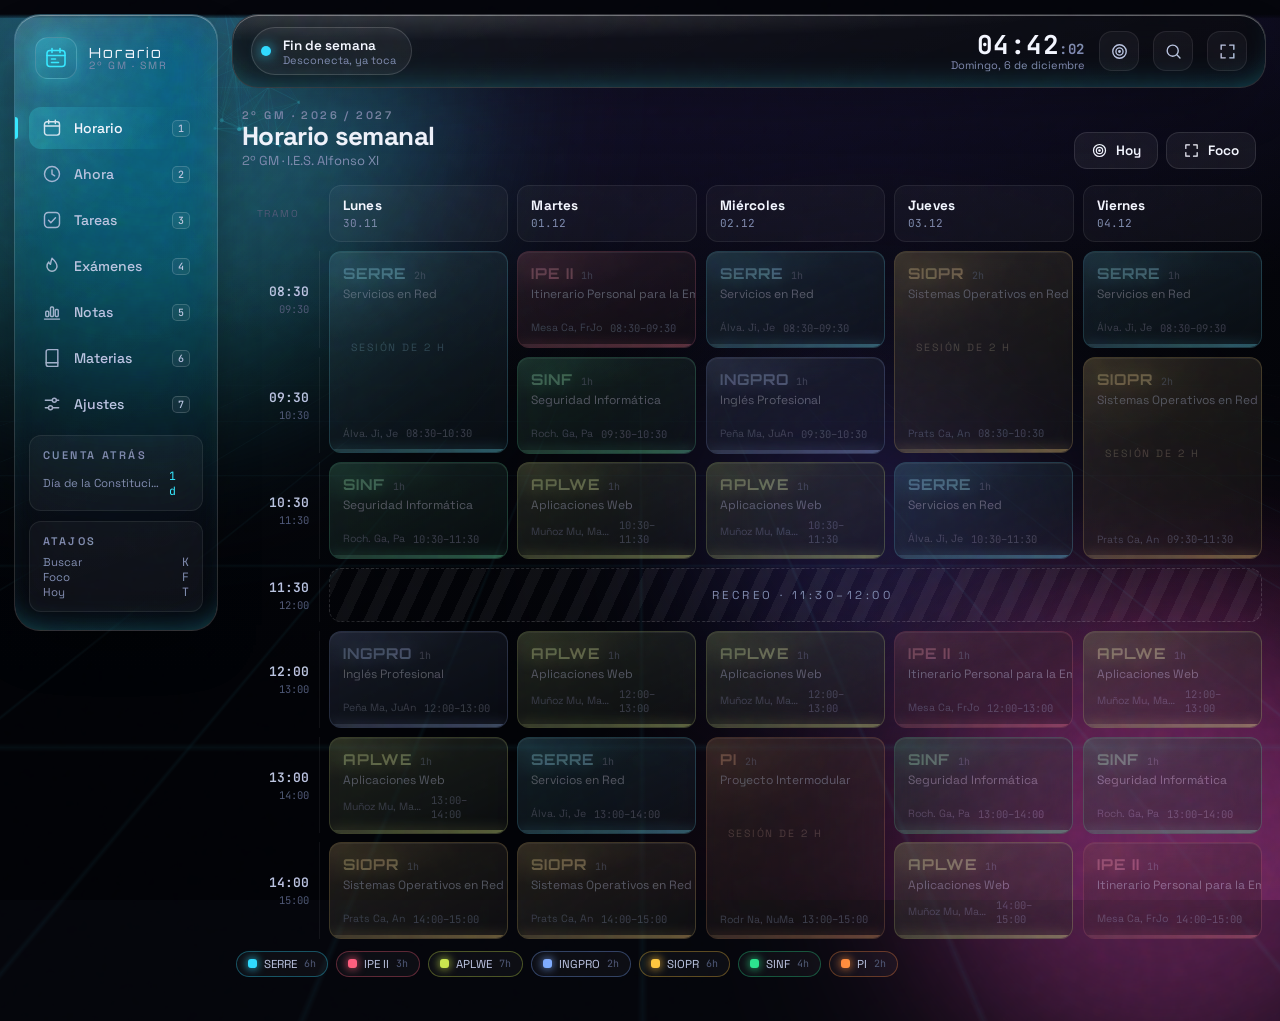
==== commit 408fd287: "Cuatro lenguajes visuales, doce paletas y más movimiento La piel deja de ser un color y pasa a ser u" ====
--- a/index.html
+++ b/index.html
@@ -1,5 +1,5 @@
 <!DOCTYPE html>
-<html lang="es" data-theme="aurora">
+<html lang="es" data-theme="aurora" data-skin="glass">
 <head>
 <meta charset="utf-8">
 <meta name="viewport" content="width=device-width, initial-scale=1, viewport-fit=cover, maximum-scale=5">
@@ -17,13 +17,18 @@
 
 <link rel="preconnect" href="https://fonts.googleapis.com">
 <link rel="preconnect" href="https://fonts.gstatic.com" crossorigin>
-<link rel="stylesheet" href="https://fonts.googleapis.com/css2?family=Space+Grotesk:wght@400;500;600;700&family=Orbitron:wght@600;800;900&family=JetBrains+Mono:wght@400;700&display=swap">
+<link rel="stylesheet" href="https://fonts.googleapis.com/css2?family=Space+Grotesk:wght@400;500;600;700&family=Orbitron:wght@600;800;900&family=JetBrains+Mono:wght@400;500;700&family=Outfit:wght@300;400;500;600;700;800&family=DM+Serif+Display&display=swap">
 
 <link rel="stylesheet" href="css/core.css">
 <link rel="stylesheet" href="css/fx.css">
 <link rel="stylesheet" href="css/layout.css">
 <link rel="stylesheet" href="css/components.css">
 <link rel="stylesheet" href="css/views.css">
+
+<!-- Pieles: cada una es un lenguaje visual completo -->
+<link rel="stylesheet" href="css/skin-material.css">
+<link rel="stylesheet" href="css/skin-hud.css">
+<link rel="stylesheet" href="css/skin-paper.css">
 </head>
 
 <body>
@@ -143,6 +148,7 @@
 <!-- ======================= SCRIPTS ======================= -->
 <script src="js/data.js"></script>
 <script src="js/store.js"></script>
+<script src="js/skins.js"></script>
 <script src="js/ui.js"></script>
 <script src="js/fx.js"></script>
 <script src="js/time.js"></script>
--- a/css/core.css
+++ b/css/core.css
@@ -45,6 +45,8 @@
   --gap: 18px;
 
   /* — Movimiento — */
+  --spring: cubic-bezier(.34, 1.4, .5, 1);      /* rebote corto */
+  --emphasis: cubic-bezier(.2, 0, 0, 1);        /* entrada decidida */
   --sp-1: 140ms cubic-bezier(.22, 1, .36, 1);
   --sp-2: 320ms cubic-bezier(.22, 1, .36, 1);
   --sp-3: 620ms cubic-bezier(.16, 1, .3, 1);
@@ -63,15 +65,25 @@
 [data-theme="ice"]      { --accent: #8fd6ff; --accent-2: #c9b6ff; --accent-3: #ffffff; --accent-ink: #001320; --bg-0: #040810; }
 [data-theme="vapor"]    { --accent: #00ffd5; --accent-2: #ff7ab8; --accent-3: #8f7bff; --accent-ink: #001a16; --bg-0: #050810; }
 [data-theme="carbon"]   { --accent: #d6dcf0; --accent-2: #8e97b8; --accent-3: #ffffff; --accent-ink: #05070d; --bg-0: #06070a; }
+[data-theme="nebula"]   { --accent: #8b7cff; --accent-2: #ff6ec7; --accent-3: #4de0ff; --accent-ink: #0a0620; --bg-0: #06041a; }
+[data-theme="mint"]     { --accent: #4fffc1; --accent-2: #63b3ff; --accent-3: #d8ff6e; --accent-ink: #00160f; --bg-0: #03100d; }
+[data-theme="cobalt"]   { --accent: #4d8dff; --accent-2: #22d3ee; --accent-3: #a78bfa; --accent-ink: #00102a; --bg-0: #040a18; }
+[data-theme="ember"]    { --accent: #ff6b3d; --accent-2: #ffd166; --accent-3: #ff3d7f; --accent-ink: #1a0600; --bg-0: #110503; }
+[data-theme="sakura"]   { --accent: #ff9bc4; --accent-2: #b06cff; --accent-3: #ffd6e7; --accent-ink: #1d0713; --bg-0: #13060f; }
 
 /* — Reset ----------------------------------------------------------------- */
 *, *::before, *::after { box-sizing: border-box; }
 
 * { margin: 0; padding: 0; }
 
-html, body {
-  height: 100%;
-  overscroll-behavior: none;
+html {
+  min-height: 100%;
+  overscroll-behavior-y: none;
+}
+
+body {
+  min-height: 100%;
+  overflow-x: hidden;   /* nunca scroll lateral; el vertical, siempre nativo */
 }
 
 body {
@@ -80,7 +92,6 @@
   color: var(--ink-1);
   -webkit-font-smoothing: antialiased;
   text-rendering: optimizeLegibility;
-  overflow: hidden;
   -webkit-tap-highlight-color: transparent;
 }
 
--- a/css/fx.css
+++ b/css/fx.css
@@ -183,9 +183,12 @@
 
 /* — Entradas -------------------------------------------------------------- */
 .rise { animation: rise var(--sp-3) both; }
+/* Solo opacidad y desplazamiento: son propiedades que el compositor maneja
+   sin recalcular capas. Con `filter: blur()` la primera rueda tras cambiar
+   de vista se perdía mientras duraba la animación. */
 @keyframes rise {
-  from { opacity: 0; transform: translateY(16px) scale(0.985); filter: blur(6px); }
-  to   { opacity: 1; transform: none; filter: none; }
+  from { opacity: 0; transform: translateY(16px) scale(0.985); }
+  to   { opacity: 1; transform: none; }
 }
 
 .stagger > * { animation: rise var(--sp-3) both; }
@@ -236,3 +239,52 @@
 @keyframes bootBar { from { transform: translateX(-110%); } to { transform: translateX(380%); } }
 
 .boot-text { font-size: 12px; letter-spacing: 0.28em; text-transform: uppercase; color: var(--ink-3); }
+
+
+/* ===========================================================================
+   TRANSICIONES DE VISTA (API del navegador) y animaciones compartidas
+   =========================================================================== */
+/* Entrada de la vista: la anima el propio contenedor, sin congelar la página */
+.view-in { animation: vtIn 260ms var(--emphasis) both; }
+@keyframes vtIn { from { opacity: 0; transform: translateY(10px); } }
+body[data-motion="off"] .view-in { animation: none; }
+
+/* Latido del valor que acaba de cambiar */
+@keyframes tick {
+  0%   { transform: translateY(0); }
+  35%  { transform: translateY(-2px); }
+  100% { transform: translateY(0); }
+}
+
+/* Brillo que recorre una superficie (carga, esqueleto) */
+@keyframes shimmer {
+  from { background-position: -140% 0; }
+  to   { background-position: 240% 0; }
+}
+
+/* Chispa al completar algo */
+@keyframes spark {
+  0%   { transform: scale(0.4); opacity: 0.9; }
+  70%  { transform: scale(1.5); opacity: 0.25; }
+  100% { transform: scale(1.9); opacity: 0; }
+}
+
+.check[aria-checked="true"]::after {
+  content: '';
+  position: absolute;
+  inset: -6px;
+  border-radius: inherit;
+  border: 2px solid var(--c, var(--accent));
+  animation: spark 520ms ease-out forwards;
+  pointer-events: none;
+}
+.check { position: relative; }
+
+/* Ondulación al pulsar (la usan varias pieles) */
+@keyframes ripple {
+  from { transform: scale(0); opacity: 0.35; }
+  to   { transform: scale(2.4); opacity: 0; }
+}
+
+/* Latido del contador al cambiar de segundo */
+.pulse-tick { animation: tick 380ms ease-out; }
--- a/css/layout.css
+++ b/css/layout.css
@@ -4,13 +4,27 @@
 
 #app {
   position: relative;
-  height: 100dvh;
+  min-height: 100dvh;
   display: grid;
-  grid-template-columns: var(--rail-w) 1fr;
-  grid-template-rows: 1fr;
+  grid-template-columns: var(--rail-w) minmax(0, 1fr);
+  align-items: start;
   gap: 0;
   padding: 14px;
   padding-left: 0;
+}
+
+/* Velo superior: lo que pasa por detrás de la barra se difumina en vez de
+   asomar por el hueco de 14 px. */
+#app::before {
+  content: '';
+  position: fixed;
+  top: 0; left: 0; right: 0;
+  height: calc(env(safe-area-inset-top) + 18px);
+  background: linear-gradient(to bottom,
+    var(--bg-0) 78%,
+    color-mix(in oklab, var(--bg-0) 25%, transparent));
+  z-index: 15;
+  pointer-events: none;
 }
 
 /* — Carril lateral (PC) ---------------------------------------------------- */
@@ -21,7 +35,13 @@
   padding: 18px 14px;
   margin: 0 14px;
   border-radius: var(--r-lg);
-  overflow: hidden;
+  overflow-y: auto;
+  overflow-x: hidden;
+  position: sticky;
+  top: 14px;
+  align-self: start;
+  max-height: calc(100dvh - 28px);
+  z-index: 18;
 }
 
 .brand { display: flex; align-items: center; gap: 12px; padding: 4px 6px 18px; }
@@ -82,7 +102,7 @@
 .main {
   min-width: 0;
   display: grid;
-  grid-template-rows: auto 1fr;
+  grid-template-rows: auto auto;
   gap: 14px;
 }
 
@@ -91,6 +111,12 @@
   padding: 12px 18px;
   border-radius: var(--r-lg);
   min-height: var(--topbar-h);
+  position: sticky;
+  top: 14px;
+  z-index: 20;
+  background:
+    linear-gradient(160deg, var(--glass-a), var(--glass-b)),
+    color-mix(in oklab, var(--bg-0) 90%, transparent);
 }
 
 .status-pill {
@@ -134,10 +160,7 @@
 /* — Área de vistas --------------------------------------------------------- */
 .view {
   position: relative;
-  min-height: 0;
-  overflow: auto;
   padding: 2px 4px 30px;
-  scroll-behavior: smooth;
 }
 
 .view-head { display: flex; align-items: flex-end; gap: 16px; padding: 4px 6px 16px; flex-wrap: wrap; }
@@ -161,21 +184,20 @@
 }
 
 @media (max-width: 860px) {
-  body { overflow: hidden; }
-
   #app {
-    grid-template-columns: 1fr;
-    grid-template-rows: auto 1fr;
+    grid-template-columns: minmax(0, 1fr);
     padding: 0;
     padding-top: env(safe-area-inset-top);
   }
+  #app::before { height: calc(env(safe-area-inset-top) + 10px); }
 
   .rail { display: none; }
 
   .main { gap: 10px; padding: 10px 10px 0; }
 
   .topbar {
-    position: relative;
+    position: sticky;
+    top: calc(env(safe-area-inset-top) + 6px);
     padding: 10px 12px;
     border-radius: var(--r-md);
     min-height: 0;
@@ -195,7 +217,6 @@
 
   .view {
     padding: 0 2px calc(150px + env(safe-area-inset-bottom));
-    -webkit-overflow-scrolling: touch;
   }
   .view-head { padding: 2px 4px 12px; }
   .view-title { font-size: 21px; }
@@ -213,6 +234,9 @@
     padding: 7px;
     border-radius: 24px;
     gap: 2px;
+    background:
+      linear-gradient(160deg, var(--glass-a), var(--glass-b)),
+      color-mix(in oklab, var(--bg-0) 90%, transparent);
   }
   .tab {
     position: relative;
--- a/css/components.css
+++ b/css/components.css
@@ -130,7 +130,7 @@
 }
 
 /* — Tarjetas y rejillas ---------------------------------------------------- */
-.cards { display: grid; gap: var(--gap); grid-template-columns: repeat(auto-fill, minmax(268px, 1fr)); }
+.cards { display: grid; gap: var(--gap); grid-template-columns: repeat(auto-fill, minmax(min(268px, 100%), 1fr)); }
 
 .card { padding: 18px; border-radius: var(--r-md); }
 .card-head { display: flex; align-items: center; gap: 10px; margin-bottom: 12px; }
@@ -146,11 +146,11 @@
 .stat .k { font-size: 11px; letter-spacing: 0.16em; text-transform: uppercase; color: var(--ink-3); font-weight: 600; }
 .stat .v { font-family: var(--font-mono); font-size: 30px; font-weight: 700; line-height: 1; }
 .stat .u { font-size: 12px; color: var(--ink-3); }
-.stat::after {
-  content: ''; position: absolute; right: -30px; bottom: -30px;
-  width: 110px; height: 110px; border-radius: 50%;
-  background: radial-gradient(circle, color-mix(in oklab, var(--c, var(--accent)) 28%, transparent), transparent 70%);
-  pointer-events: none;
+/* Mismo motivo que en .hero: el halo es fondo, no un círculo desbordado. */
+.stat {
+  background:
+    radial-gradient(70% 90% at 108% 108%, color-mix(in oklab, var(--c, var(--accent)) 30%, transparent), transparent 68%),
+    linear-gradient(160deg, var(--glass-a), var(--glass-b));
 }
 
 /* — Listas ----------------------------------------------------------------- */
@@ -210,9 +210,11 @@
   transition: width var(--sp-3);
 }
 .bar-value { font-family: var(--font-mono); font-size: 12.5px; color: var(--ink-2); min-width: 42px; text-align: right; }
+/* No debe sobresalir del carril: con `overflow: hidden` el carril se
+   convertiría en un contenedor desplazable capaz de tragarse la rueda. */
 .bar-mark {
-  position: absolute; top: -3px; bottom: -3px; width: 2px;
-  background: rgba(255, 255, 255, 0.45);
+  position: absolute; top: 0; bottom: 0; width: 2px;
+  background: rgba(255, 255, 255, 0.55);
   left: var(--at, 50%);
 }
 .bar-legend { display: flex; gap: 14px; flex-wrap: wrap; font-size: 11.5px; color: var(--ink-3); margin-top: 4px; }
--- a/css/views.css
+++ b/css/views.css
@@ -237,7 +237,20 @@
     gap: 6px;
     padding: 6px;
     border-radius: 18px;
-    position: sticky; top: 0; z-index: 8;
+    position: sticky;
+    top: calc(env(safe-area-inset-top) + var(--chrome-h, 62px) + 12px);
+    z-index: 12;
+    background:
+      linear-gradient(160deg, var(--glass-a), var(--glass-b)),
+      color-mix(in oklab, var(--bg-0) 92%, transparent);
+  }
+  /* tapa el hueco entre la barra superior y el selector de día */
+  .day-picker::before {
+    content: '';
+    position: absolute;
+    left: -2px; right: -2px; top: -14px;
+    height: 15px;
+    background: var(--bg-0);
   }
   .day-pick {
     display: grid; justify-items: center; gap: 2px;
@@ -278,12 +291,13 @@
   align-items: center;
   overflow: hidden;
 }
-.hero::after {
-  content: '';
-  position: absolute; inset: -40% -10% auto auto;
-  width: 60%; height: 160%;
-  background: radial-gradient(circle at 70% 40%, color-mix(in oklab, var(--c, var(--accent)) 26%, transparent), transparent 62%);
-  pointer-events: none;
+/* El resplandor va en el fondo, no en un pseudoelemento que se sale de la
+   caja: con `overflow: hidden` eso convertía la tarjeta en un contenedor
+   desplazable que absorbía la rueda del ratón. */
+.hero {
+  background:
+    radial-gradient(75% 130% at 88% 18%, color-mix(in oklab, var(--c, var(--accent)) 24%, transparent), transparent 60%),
+    linear-gradient(160deg, var(--glass-a), var(--glass-b));
 }
 .hero-body { display: grid; gap: 12px; min-width: 0; position: relative; z-index: 1; }
 .hero-eyebrow { display: flex; align-items: center; gap: 9px; }
@@ -394,6 +408,8 @@
 .exam-ring .d { font-family: var(--font-mono); font-size: 21px; font-weight: 700; line-height: 1; }
 .exam-ring .u { font-size: 9px; letter-spacing: 0.16em; color: var(--ink-3); text-transform: uppercase; }
 .exam-body { display: grid; gap: 4px; min-width: 0; }
+.exam-card .row { flex-wrap: wrap; }
+.exam-card .btn { flex: 1 1 auto; }
 .exam-title { font-size: 15px; font-weight: 650; }
 .exam-meta { font-size: 12px; color: var(--ink-3); display: flex; gap: 10px; flex-wrap: wrap; align-items: center; }
 .exam-card[data-soon="true"] { border-color: color-mix(in oklab, var(--bad) 45%, transparent); }
@@ -413,9 +429,9 @@
 }
 
 /* ====================== AJUSTES ============================================ */
-.settings-grid { display: grid; gap: var(--gap); grid-template-columns: repeat(auto-fill, minmax(320px, 1fr)); align-items: start; }
-
-.theme-grid { display: grid; grid-template-columns: repeat(auto-fill, minmax(96px, 1fr)); gap: 10px; }
+.settings-grid { display: grid; gap: var(--gap); grid-template-columns: repeat(auto-fill, minmax(min(320px, 100%), 1fr)); align-items: start; }
+
+.theme-grid { display: grid; grid-template-columns: repeat(auto-fill, minmax(min(96px, 100%), 1fr)); gap: 10px; }
 .theme-swatch {
   position: relative;
   height: 66px; border-radius: 15px;
@@ -442,3 +458,98 @@
 .about-line { display: flex; justify-content: space-between; gap: 12px; padding: 8px 0; border-bottom: 1px dashed rgba(255, 255, 255, 0.08); font-size: 13px; }
 .about-line:last-child { border-bottom: none; }
 .about-line b { color: var(--ink-1); font-weight: 600; }
+
+/* ====================== SELECTOR DE LENGUAJE VISUAL ======================= */
+.skin-grid {
+  display: grid;
+  gap: 12px;
+  grid-template-columns: repeat(auto-fill, minmax(min(150px, 100%), 1fr));
+}
+
+.skin-card {
+  display: grid;
+  gap: 4px;
+  padding: 12px;
+  border-radius: var(--r-md);
+  border: 1px solid rgba(255, 255, 255, 0.1);
+  background: rgba(255, 255, 255, 0.03);
+  text-align: left;
+  transition: transform var(--sp-1), border-color var(--sp-1), background var(--sp-1);
+}
+.skin-card:hover { transform: translateY(-3px); border-color: color-mix(in oklab, var(--accent) 50%, transparent); }
+.skin-card[aria-pressed="true"] {
+  border-color: var(--accent);
+  background: color-mix(in oklab, var(--accent) 12%, transparent);
+  box-shadow: 0 0 0 1px var(--accent);
+}
+.skin-name { font-size: 13px; font-weight: 700; margin-top: 6px; }
+.skin-claim { font-size: 10.5px; color: var(--ink-3); line-height: 1.35; }
+
+/* Cada miniatura se dibuja en su propio idioma, pase lo que pase fuera */
+.skin-demo {
+  position: relative;
+  display: block;
+  height: 64px;
+  border-radius: 10px;
+  overflow: hidden;
+  background: #070a12;
+}
+.skin-demo i { position: absolute; display: block; }
+
+/* Cristal líquido */
+[data-preview="glass"] .skin-demo {
+  background: radial-gradient(120% 90% at 20% 0%, #2a3f6b, #070a12 70%);
+}
+[data-preview="glass"] .d1 {
+  left: 8px; top: 9px; right: 8px; height: 17px; border-radius: 9px;
+  background: rgba(255, 255, 255, 0.12);
+  border: 1px solid rgba(255, 255, 255, 0.28);
+  backdrop-filter: blur(4px);
+}
+[data-preview="glass"] .d2 {
+  left: 8px; bottom: 9px; width: 52%; height: 24px; border-radius: 8px;
+  background: linear-gradient(140deg, rgba(53, 231, 255, 0.55), rgba(53, 231, 255, 0.12));
+  border: 1px solid rgba(53, 231, 255, 0.6);
+  box-shadow: 0 0 16px rgba(53, 231, 255, 0.45);
+}
+[data-preview="glass"] .d3 {
+  right: 8px; bottom: 9px; width: 26px; height: 24px; border-radius: 8px;
+  background: rgba(255, 78, 205, 0.35);
+  border: 1px solid rgba(255, 78, 205, 0.7);
+  box-shadow: 0 0 14px rgba(255, 78, 205, 0.5);
+}
+
+/* Material Expressive */
+[data-preview="material"] .skin-demo { background: #171a20; }
+[data-preview="material"] .d1 { left: 8px; top: 9px; right: 8px; height: 17px; border-radius: 999px; background: #2b3340; }
+[data-preview="material"] .d2 { left: 8px; bottom: 9px; width: 52%; height: 24px; border-radius: 14px; background: #35e7ff; }
+[data-preview="material"] .d3 { right: 8px; bottom: 9px; width: 30px; height: 24px; border-radius: 999px; background: #56406b; }
+
+/* Telemetría */
+[data-preview="hud"] .skin-demo {
+  background:
+    linear-gradient(rgba(53, 231, 255, 0.1) 1px, transparent 1px) 0 0 / 100% 9px,
+    linear-gradient(90deg, rgba(53, 231, 255, 0.1) 1px, transparent 1px) 0 0 / 9px 100%,
+    #03060a;
+}
+[data-preview="hud"] .d1 {
+  left: 8px; top: 9px; right: 8px; height: 15px;
+  border: 1px solid rgba(53, 231, 255, 0.55);
+  clip-path: polygon(5px 0, 100% 0, 100% calc(100% - 5px), calc(100% - 5px) 100%, 0 100%, 0 5px);
+}
+[data-preview="hud"] .d2 {
+  left: 8px; bottom: 9px; width: 52%; height: 22px;
+  border: 1px solid rgba(53, 231, 255, 0.45);
+  border-left: 3px solid #35e7ff;
+  background: rgba(53, 231, 255, 0.1);
+}
+[data-preview="hud"] .d3 {
+  right: 8px; bottom: 14px; width: 26px; height: 12px;
+  background: repeating-linear-gradient(90deg, #35e7ff 0 3px, transparent 3px 6px);
+}
+
+/* Papel Riso */
+[data-preview="paper"] .skin-demo { background: #f3ece0; }
+[data-preview="paper"] .d1 { left: 8px; top: 9px; right: 8px; height: 15px; border: 2px solid #1b1712; border-radius: 3px; background: #fff; box-shadow: 2px 2px 0 rgba(27,23,18,.35); }
+[data-preview="paper"] .d2 { left: 8px; bottom: 10px; width: 50%; height: 22px; border: 2px solid #1b1712; border-radius: 3px; background: #7fd4e8; box-shadow: 3px 3px 0 #1b1712; }
+[data-preview="paper"] .d3 { right: 9px; bottom: 10px; width: 26px; height: 22px; border: 2px solid #1b1712; border-radius: 999px; background: #ef9ab0; box-shadow: 3px 3px 0 rgba(27,23,18,.4); }
--- a/css/skin-material.css
+++ b/css/skin-material.css
@@ -0,0 +1,342 @@
+/* ===========================================================================
+   PIEL · MATERIAL EXPRESSIVE
+   Reglas del lenguaje: superficies tonales (el color tiñe el gris, no hay
+   cristal), esquinas muy generosas que se deforman al pulsar, capas de
+   estado en vez de sombras para el foco, y movimiento con muelle.
+   =========================================================================== */
+
+:root[data-skin="material"] {
+  --font-ui: 'Outfit', 'Roboto', 'Segoe UI', system-ui, sans-serif;
+  --font-display: 'Outfit', var(--font-ui);
+
+  /* Superficies tonales: gris teñido con el acento, como en Material 3 */
+  --surface-0: color-mix(in oklab, var(--accent) 5%, #0e1013);
+  --surface-1: color-mix(in oklab, var(--accent) 8%, #15181d);
+  --surface-2: color-mix(in oklab, var(--accent) 11%, #1b1f26);
+  --surface-3: color-mix(in oklab, var(--accent) 14%, #222731);
+  --outline: color-mix(in oklab, var(--accent) 18%, #4a505c);
+
+  /* Contenedores de color, el recurso expresivo de M3 */
+  --cont-pri: color-mix(in oklab, var(--accent) 26%, #181c22);
+  --cont-sec: color-mix(in oklab, var(--accent-2) 22%, #181c22);
+  --cont-ter: color-mix(in oklab, var(--accent-3) 22%, #181c22);
+
+  --bg-0: color-mix(in oklab, var(--accent) 4%, #0b0d10);
+  --ink-1: #f2f4f8;
+  --ink-2: #c6ccd8;
+  --ink-3: #939bab;
+  --ink-4: #656d7c;
+
+  --glow: 0.25;
+  --blur: 0px;
+
+  --r-xs: 12px;
+  --r-sm: 18px;
+  --r-md: 24px;
+  --r-lg: 30px;
+  --r-xl: 38px;
+
+  --sp-1: 180ms var(--spring);
+  --sp-2: 380ms var(--emphasis);
+  --sp-3: 520ms var(--emphasis);
+}
+
+/* — Fondo: sin auroras ni retícula, solo superficie tonal — */
+[data-skin="material"] .bg {
+  background:
+    radial-gradient(120% 90% at 15% -10%, color-mix(in oklab, var(--accent) 16%, transparent), transparent 60%),
+    radial-gradient(90% 80% at 100% 110%, color-mix(in oklab, var(--accent-2) 13%, transparent), transparent 62%),
+    var(--bg-0);
+}
+[data-skin="material"] .orb { display: none; }   /* las manchas las pinta el lienzo */
+[data-skin="material"] .bg-grid,
+[data-skin="material"] .grain,
+[data-skin="material"] .cursor-glow { display: none; }
+
+/* — Superficies: tono, no cristal — */
+[data-skin="material"] .glass,
+[data-skin="material"] .card,
+[data-skin="material"] .rail,
+[data-skin="material"] .topbar,
+[data-skin="material"] .modal,
+[data-skin="material"] .palette,
+[data-skin="material"] .toast {
+  background: var(--surface-1);
+  backdrop-filter: none;
+  -webkit-backdrop-filter: none;
+  border: none;
+  box-shadow: 0 1px 2px rgba(0, 0, 0, 0.35), 0 4px 14px -6px rgba(0, 0, 0, 0.5);
+}
+[data-skin="material"] .glass::before,
+[data-skin="material"] .glass.sheen::after { display: none; }
+
+[data-skin="material"] .topbar {
+  background: var(--surface-2);
+  border-radius: var(--r-xl);
+}
+[data-skin="material"] .rail { background: var(--surface-0); box-shadow: none; }
+[data-skin="material"] .mini-card { background: var(--surface-2); border: none; border-radius: var(--r-sm); }
+
+/* — Navegación: indicador de píldora rellena — */
+[data-skin="material"] .nav-btn {
+  border-radius: 999px;
+  padding: 13px 18px;
+  font-weight: 500;
+  transition: background var(--sp-1), color var(--sp-1);
+}
+[data-skin="material"] .nav-btn:hover { background: color-mix(in oklab, var(--ink-1) 8%, transparent); }
+[data-skin="material"] .nav-btn[aria-current="page"] {
+  background: var(--cont-sec);
+  color: var(--ink-1);
+  animation: mdIndicator 460ms var(--spring) both;
+}
+[data-skin="material"] .nav-btn[aria-current="page"]::before { display: none; }
+@keyframes mdIndicator {
+  from { transform: scaleX(0.78); border-radius: 999px; opacity: 0.4; }
+  to   { transform: none; opacity: 1; }
+}
+[data-skin="material"] .nav-btn kbd { background: transparent; border: none; color: var(--ink-4); }
+
+/* — Botones: píldora con capa de estado y deformación al pulsar — */
+[data-skin="material"] .btn {
+  position: relative;
+  border-radius: 999px;
+  border: none;
+  background: var(--surface-3);
+  color: var(--ink-1);
+  padding: 11px 22px;
+  font-weight: 600;
+  overflow: hidden;
+  transition: border-radius 220ms var(--spring), background var(--sp-1), transform 120ms var(--spring);
+}
+[data-skin="material"] .btn::after {
+  content: '';
+  position: absolute; inset: 0;
+  background: var(--ink-1);
+  opacity: 0;
+  transition: opacity var(--sp-1);
+}
+[data-skin="material"] .btn:hover::after { opacity: 0.08; }
+[data-skin="material"] .btn:active {
+  border-radius: 14px;          /* la forma se deforma: sello de M3 Expressive */
+  transform: scale(0.97);
+}
+[data-skin="material"] .btn:active::after { opacity: 0.12; }
+[data-skin="material"] .btn.primary {
+  background: var(--accent);
+  color: var(--accent-ink);
+  box-shadow: none;
+}
+[data-skin="material"] .btn.ghost { background: transparent; box-shadow: inset 0 0 0 1px var(--outline); }
+[data-skin="material"] .btn.danger { background: color-mix(in oklab, var(--bad) 24%, var(--surface-2)); color: #ffd9de; }
+
+[data-skin="material"] .icon-btn {
+  border: none;
+  background: var(--surface-2);
+  border-radius: 999px;
+  transition: border-radius 220ms var(--spring), background var(--sp-1), transform 120ms var(--spring);
+}
+[data-skin="material"] .icon-btn:hover { background: var(--surface-3); box-shadow: none; }
+[data-skin="material"] .icon-btn:active { border-radius: 13px; transform: scale(0.92); }
+
+/* — Chips y etiquetas: contenedores tonales — */
+[data-skin="material"] .chip {
+  border-radius: 999px;
+  border: 1px solid var(--outline);
+  background: transparent;
+  padding: 8px 16px;
+  transition: background var(--sp-1), border-radius 220ms var(--spring);
+}
+[data-skin="material"] .chip[aria-pressed="true"], [data-skin="material"] .chip.on {
+  background: color-mix(in oklab, var(--c, var(--accent)) 26%, var(--surface-1));
+  border-color: transparent;
+  box-shadow: none;
+}
+[data-skin="material"] .chip:active { border-radius: 12px; }
+[data-skin="material"] .tag {
+  border-radius: 999px;
+  border: none;
+  padding: 5px 12px;
+  background: color-mix(in oklab, var(--c, var(--accent)) 26%, var(--surface-1));
+  color: color-mix(in oklab, var(--c, var(--accent)) 60%, #ffffff);
+}
+
+/* — Campos: relleno tonal, esquina baja recta — */
+[data-skin="material"] .input,
+[data-skin="material"] .select,
+[data-skin="material"] .textarea {
+  background-color: var(--surface-2);
+  border: none;
+  border-bottom: 2px solid var(--outline);
+  border-radius: var(--r-xs) var(--r-xs) 4px 4px;
+  padding: 14px 16px;
+}
+[data-skin="material"] .input:focus,
+[data-skin="material"] .select:focus,
+[data-skin="material"] .textarea:focus {
+  border-bottom-color: var(--accent);
+  box-shadow: none;
+  background-color: var(--surface-3);
+}
+[data-skin="material"] .switch .track { border-radius: 999px; height: 30px; width: 52px; border: 2px solid var(--outline); background: var(--surface-2); }
+[data-skin="material"] .switch .track::after { width: 18px; height: 18px; top: 4px; left: 5px; transition: all 260ms var(--spring); }
+[data-skin="material"] .switch input:checked + .track { background: var(--accent); border-color: var(--accent); box-shadow: none; }
+[data-skin="material"] .switch input:checked + .track::after { left: 26px; width: 22px; height: 22px; top: 2px; background: var(--accent-ink); }
+
+/* — Listas y tarjetas — */
+[data-skin="material"] .item {
+  background: var(--surface-2);
+  border: none;
+  border-radius: var(--r-sm);
+  transition: background var(--sp-1), border-radius 240ms var(--spring), transform var(--sp-1);
+}
+[data-skin="material"] .item:hover { background: var(--surface-3); border-radius: var(--r-md); }
+[data-skin="material"] .item.accented { border-left: 6px solid var(--c, var(--accent)); }
+[data-skin="material"] .check { border-radius: 8px; border-width: 2px; }
+[data-skin="material"] .check[aria-checked="true"] { box-shadow: none; }
+
+[data-skin="material"] .stat {
+  background: var(--surface-2);
+  border-radius: var(--r-md);
+  box-shadow: none;
+}
+[data-skin="material"] .stat:nth-child(1) { background: var(--cont-pri); }
+[data-skin="material"] .stat:nth-child(2) { background: var(--cont-sec); }
+[data-skin="material"] .stat:nth-child(3) { background: var(--cont-ter); }
+[data-skin="material"] .stat:nth-child(4) { background: var(--surface-3); }
+
+/* — Progreso ondulado: el indicador característico de M3 Expressive — */
+[data-skin="material"] .meter {
+  height: 12px;
+  background: transparent;
+  overflow: visible;
+  position: relative;
+}
+[data-skin="material"] .meter::before {
+  content: '';
+  position: absolute; inset: 0 0 0 0;
+  border-radius: 999px;
+  background: color-mix(in oklab, var(--ink-1) 14%, transparent);
+  height: 4px; top: 4px;
+}
+[data-skin="material"] .meter i {
+  position: relative;
+  height: 12px;
+  background:
+    repeating-linear-gradient(90deg, transparent 0 20px, transparent 20px 20px);
+  box-shadow: none;
+  overflow: visible;
+}
+[data-skin="material"] .meter i::before {
+  content: '';
+  position: absolute; inset: 0;
+  background-image: url("data:image/svg+xml,%3Csvg xmlns='http://www.w3.org/2000/svg' width='24' height='12' viewBox='0 0 24 12'%3E%3Cpath d='M0 6 Q3 0 6 6 T12 6 T18 6 T24 6' fill='none' stroke='white' stroke-width='3.2' stroke-linecap='round'/%3E%3C/svg%3E");
+  background-size: 24px 12px;
+  background-repeat: repeat-x;
+  background-color: transparent;
+  -webkit-mask-image: url("data:image/svg+xml,%3Csvg xmlns='http://www.w3.org/2000/svg' width='24' height='12' viewBox='0 0 24 12'%3E%3Cpath d='M0 6 Q3 0 6 6 T12 6 T18 6 T24 6' fill='none' stroke='black' stroke-width='3.2' stroke-linecap='round'/%3E%3C/svg%3E");
+  mask-image: url("data:image/svg+xml,%3Csvg xmlns='http://www.w3.org/2000/svg' width='24' height='12' viewBox='0 0 24 12'%3E%3Cpath d='M0 6 Q3 0 6 6 T12 6 T18 6 T24 6' fill='none' stroke='black' stroke-width='3.2' stroke-linecap='round'/%3E%3C/svg%3E");
+  -webkit-mask-size: 24px 12px; mask-size: 24px 12px;
+  -webkit-mask-repeat: repeat-x; mask-repeat: repeat-x;
+  background: var(--accent);
+  animation: mdWave 1.6s linear infinite;
+}
+[data-skin="material"] .meter i::after {
+  content: '';
+  position: absolute; right: -8px; top: 3px;
+  width: 6px; height: 6px; border-radius: 50%;
+  background: var(--accent);
+}
+@keyframes mdWave { to { -webkit-mask-position: -24px 0; mask-position: -24px 0; } }
+
+/* — Horario: tarjetas tonales, sin borde ni brillo — */
+[data-skin="material"] .cell {
+  background: color-mix(in oklab, var(--c) 30%, var(--surface-1));
+  border: none;
+  border-radius: var(--r-md);
+  backdrop-filter: none;
+  box-shadow: none;
+  transition: border-radius 260ms var(--spring), transform 180ms var(--spring), background var(--sp-1);
+}
+[data-skin="material"] .cell::before { display: none; }
+[data-skin="material"] .cell:hover {
+  border-radius: var(--r-lg);
+  background: color-mix(in oklab, var(--c) 40%, var(--surface-1));
+  box-shadow: 0 8px 20px -10px rgba(0, 0, 0, 0.8);
+}
+[data-skin="material"] .cell[data-state="now"] {
+  background: color-mix(in oklab, var(--c) 42%, var(--surface-1));
+  animation: none;
+  box-shadow: 0 0 0 3px color-mix(in oklab, var(--c) 45%, transparent);
+}
+[data-skin="material"] .cell[data-state="next"] { border: 2px dashed color-mix(in oklab, var(--c) 45%, transparent); }
+[data-skin="material"] .cell-code { text-shadow: none; color: color-mix(in oklab, var(--c) 62%, #ffffff); }
+[data-skin="material"] .badge-now { border-radius: 999px; }
+[data-skin="material"] .day-head { background: var(--surface-2); border: none; border-radius: var(--r-sm); }
+[data-skin="material"] .day-head[data-today="true"] { background: var(--cont-pri); box-shadow: none; }
+[data-skin="material"] .break-cell { background: var(--surface-1); border: none; border-radius: 999px; }
+[data-skin="material"] .today-glow { background: color-mix(in oklab, var(--accent) 7%, transparent); border: none; border-radius: var(--r-lg); }
+[data-skin="material"] .now-line { box-shadow: none; height: 3px; border-radius: 999px; }
+
+/* — Héroe y anillo — */
+[data-skin="material"] .hero {
+  background: color-mix(in oklab, var(--c, var(--accent)) 26%, var(--surface-1));
+  border-radius: var(--r-xl);
+}
+[data-skin="material"] .card { background: var(--surface-2); }
+[data-skin="material"] .subject-body .slot-pill { background: color-mix(in oklab, var(--c) 18%, var(--surface-3)); }
+[data-skin="material"] .hero-code { text-shadow: none; color: color-mix(in oklab, var(--c) 45%, #ffffff); }
+[data-skin="material"] .ring::after { display: none; }
+[data-skin="material"] .ring::before { background: var(--surface-1); }
+[data-skin="material"] .tl-item { background: var(--surface-2); border: none; border-radius: var(--r-sm); }
+[data-skin="material"] .tl-item:hover { background: var(--surface-3); border-radius: var(--r-md); }
+[data-skin="material"] .tl-rail { border-radius: 999px; box-shadow: none; }
+
+/* — Barra inferior: indicador de píldora que se estira — */
+[data-skin="material"] .tabbar { background: var(--surface-2) !important; border: none; border-radius: var(--r-xl); }
+[data-skin="material"] .tab { border-radius: 999px; isolation: isolate; }   /* contiene el indicador */
+[data-skin="material"] .day-picker { background: var(--surface-2) !important; }
+[data-skin="material"] .day-pick { border-radius: 999px; }
+[data-skin="material"] .day-pick[aria-pressed="true"] {
+  background: var(--cont-sec);
+  color: var(--ink-1);
+  box-shadow: none;
+}
+[data-skin="material"] .tab[aria-current="page"] { background: none; color: var(--accent); }
+[data-skin="material"] .tab[aria-current="page"]::after {
+  content: '';
+  top: 4px; height: 30px; width: 62px; border-radius: 999px;
+  background: var(--cont-sec);
+  box-shadow: none;
+  z-index: -1;
+  animation: mdPill 420ms var(--spring) both;
+}
+@keyframes mdPill { from { transform: translateX(-50%) scaleX(0.4); opacity: 0; } to { transform: translateX(-50%) scaleX(1); opacity: 1; } }
+[data-skin="material"] .fab {
+  border-radius: 20px;
+  background: var(--cont-pri);
+  color: var(--accent);
+  box-shadow: 0 6px 18px -6px rgba(0, 0, 0, 0.7);
+  transition: border-radius 260ms var(--spring), transform 180ms var(--spring);
+}
+[data-skin="material"] .fab:hover { border-radius: 28px; }
+[data-skin="material"] .fab:active { border-radius: 14px; transform: scale(0.9); }
+
+/* — Materias y exámenes — */
+[data-skin="material"] .subject-card { border-radius: var(--r-lg); background: var(--surface-1); }
+[data-skin="material"] .subject-top { background: color-mix(in oklab, var(--c) 24%, var(--surface-1)); border: none; }
+[data-skin="material"] .subject-code { text-shadow: none; }
+[data-skin="material"] .slot-pill { border-radius: 999px; border: none; background: var(--surface-3); }
+[data-skin="material"] .exam-card { border-radius: var(--r-lg); background: var(--surface-1); }
+[data-skin="material"] .modal { border-radius: var(--r-xl); }
+[data-skin="material"] .empty { border-radius: var(--r-lg); border-style: solid; border-color: var(--outline); }
+
+/* — Entrada con muelle: el sello del lenguaje — */
+[data-skin="material"] .stagger > * { animation: mdRise 520ms var(--spring) both; }
+@keyframes mdRise {
+  from { opacity: 0; transform: translateY(22px) scale(0.94); }
+  60%  { opacity: 1; transform: translateY(-3px) scale(1.01); }
+  to   { opacity: 1; transform: none; }
+}
+[data-skin="material"] .view-in { animation: mdViewIn 340ms var(--spring) both; }
+@keyframes mdViewIn { from { opacity: 0; transform: translateY(22px) scale(0.985); } }
--- a/css/skin-hud.css
+++ b/css/skin-hud.css
@@ -0,0 +1,314 @@
+/* ===========================================================================
+   PIEL · TELEMETRÍA  (lenguaje visual propio)
+   -----------------------------------------------------------------------
+   Gramática del lenguaje:
+   1. Nada es redondo. Las esquinas se cortan en chaflán, no se curvan.
+   2. Todo se mide: retículas, reglillas y cotas en los bordes de cada panel.
+   3. La tipografía es monoespaciada y las etiquetas van en versalitas
+      espaciadas, como serigrafiadas sobre un instrumento.
+   4. El color no rellena: señala. Cada materia es un testigo luminoso y un
+      raíl de 3 px, nunca un fondo.
+   5. El movimiento es de máquina: barridos, parpadeos y revelados por
+      cortina. Ni rebotes ni inercias blandas.
+   =========================================================================== */
+
+:root[data-skin="hud"] {
+  --font-ui: 'JetBrains Mono', ui-monospace, 'SF Mono', Menlo, monospace;
+  --font-display: 'JetBrains Mono', ui-monospace, monospace;
+
+  --bg-0: #03060a;
+  --ink-1: #d8f4ff;
+  --ink-2: #8fb3c4;
+  --ink-3: #5d7a88;
+  --ink-4: #3b5260;
+
+  --line: color-mix(in oklab, var(--accent) 26%, transparent);
+  --line-soft: color-mix(in oklab, var(--accent) 12%, transparent);
+  --panel: rgba(6, 12, 18, 0.72);
+
+  --glow: 0.7;
+  --blur: 3px;
+
+  --r-xs: 0px;
+  --r-sm: 0px;
+  --r-md: 0px;
+  --r-lg: 0px;
+  --r-xl: 0px;
+
+  --sp-1: 90ms linear;
+  --sp-2: 160ms linear;
+  --sp-3: 260ms steps(8, end);
+}
+
+/* — Fondo: retícula milimetrada sobre negro — */
+[data-skin="hud"] .bg {
+  background:
+    linear-gradient(var(--line-soft) 1px, transparent 1px) 0 0 / 100% 28px,
+    linear-gradient(90deg, var(--line-soft) 1px, transparent 1px) 0 0 / 28px 100%,
+    radial-gradient(120% 90% at 50% 0%, color-mix(in oklab, var(--accent) 10%, transparent), transparent 60%),
+    var(--bg-0);
+}
+[data-skin="hud"] .orb { display: none; }
+[data-skin="hud"] .bg-grid { opacity: 0.1; }
+[data-skin="hud"] .grain { opacity: 0.07; }
+[data-skin="hud"] .cursor-glow {
+  background: none;
+  border: 1px solid var(--line);
+  width: 220px; height: 220px; margin: -110px 0 0 -110px;
+  mix-blend-mode: normal;
+  opacity: 0.35;
+}
+[data-skin="hud"] .cursor-glow::before,
+[data-skin="hud"] .cursor-glow::after {
+  content: ''; position: absolute; background: var(--line);
+}
+[data-skin="hud"] .cursor-glow::before { left: 50%; top: -14px; bottom: -14px; width: 1px; }
+[data-skin="hud"] .cursor-glow::after { top: 50%; left: -14px; right: -14px; height: 1px; }
+
+/* — Paneles: chaflán en dos esquinas, corchetes y reglilla superior — */
+[data-skin="hud"] .glass,
+[data-skin="hud"] .card,
+[data-skin="hud"] .rail,
+[data-skin="hud"] .topbar,
+[data-skin="hud"] .modal,
+[data-skin="hud"] .palette,
+[data-skin="hud"] .toast,
+[data-skin="hud"] .stat,
+[data-skin="hud"] .mini-card {
+  position: relative;
+  background: var(--panel);
+  backdrop-filter: blur(var(--blur));
+  -webkit-backdrop-filter: blur(var(--blur));
+  border: 1px solid var(--line);
+  border-radius: 0;
+  box-shadow: inset 0 0 40px -30px var(--accent);
+  clip-path: polygon(10px 0, 100% 0, 100% calc(100% - 10px), calc(100% - 10px) 100%, 0 100%, 0 10px);
+}
+[data-skin="hud"] .glass::before { display: none; }
+[data-skin="hud"] .glass.sheen::after { display: none; }
+
+/* Corchetes de esquina */
+[data-skin="hud"] .card::before,
+[data-skin="hud"] .topbar::before,
+[data-skin="hud"] .stat::before {
+  content: '';
+  position: absolute;
+  top: 6px; right: 6px;
+  width: 12px; height: 12px;
+  border-top: 1px solid var(--accent);
+  border-right: 1px solid var(--accent);
+  opacity: 0.55;
+  pointer-events: none;
+}
+
+/* Reglilla de cotas */
+[data-skin="hud"] .card::after,
+[data-skin="hud"] .topbar::after {
+  content: '';
+  position: absolute;
+  left: 14px; right: 26px; top: 0;
+  height: 4px;
+  background: repeating-linear-gradient(90deg, var(--line) 0 1px, transparent 1px 9px);
+  pointer-events: none;
+}
+
+/* — Tipografía: versalitas espaciadas — */
+[data-skin="hud"] .card-title,
+[data-skin="hud"] .view-title,
+[data-skin="hud"] .item-title,
+[data-skin="hud"] .brand-title,
+[data-skin="hud"] .modal-title {
+  text-transform: uppercase;
+  letter-spacing: 0.08em;
+  font-weight: 700;
+}
+[data-skin="hud"] .view-title { font-size: 22px; }
+[data-skin="hud"] .view-sub::before { content: '// '; color: var(--ink-4); }
+
+/* — Navegación: índice numerado — */
+[data-skin="hud"] .nav-btn {
+  border-radius: 0;
+  border-left: 2px solid transparent;
+  text-transform: uppercase;
+  letter-spacing: 0.06em;
+  font-size: 12.5px;
+}
+[data-skin="hud"] .nav-btn:hover { background: color-mix(in oklab, var(--accent) 8%, transparent); }
+[data-skin="hud"] .nav-btn[aria-current="page"] {
+  background: color-mix(in oklab, var(--accent) 14%, transparent);
+  border-left-color: var(--accent);
+}
+[data-skin="hud"] .nav-btn[aria-current="page"]::before { display: none; }
+[data-skin="hud"] .nav-btn[aria-current="page"]::after {
+  content: '◂';
+  margin-left: auto;
+  color: var(--accent);
+  animation: hudBlink 1.1s steps(2, end) infinite;
+}
+@keyframes hudBlink { 50% { opacity: 0; } }
+
+/* — Botones: rectangulares con chaflán — */
+[data-skin="hud"] .btn,
+[data-skin="hud"] .icon-btn,
+[data-skin="hud"] .chip,
+[data-skin="hud"] .tag,
+[data-skin="hud"] .slot-pill,
+[data-skin="hud"] .legend-item {
+  border-radius: 0;
+  clip-path: polygon(6px 0, 100% 0, 100% calc(100% - 6px), calc(100% - 6px) 100%, 0 100%, 0 6px);
+  text-transform: uppercase;
+  letter-spacing: 0.07em;
+}
+[data-skin="hud"] .btn {
+  background: transparent;
+  border: 1px solid var(--line);
+  font-weight: 700;
+  font-size: 12px;
+}
+[data-skin="hud"] .btn:hover { background: color-mix(in oklab, var(--accent) 12%, transparent); border-color: var(--accent); }
+[data-skin="hud"] .btn.primary {
+  background: var(--accent);
+  color: var(--accent-ink);
+  border-color: var(--accent);
+  box-shadow: 0 0 20px -6px var(--accent);
+}
+[data-skin="hud"] .icon-btn { background: transparent; border: 1px solid var(--line); }
+
+/* — Campos — */
+[data-skin="hud"] .input,
+[data-skin="hud"] .select,
+[data-skin="hud"] .textarea {
+  background-color: rgba(0, 0, 0, 0.35);
+  border: 1px solid var(--line);
+  border-radius: 0;
+  font-family: var(--font-mono);
+}
+[data-skin="hud"] .input:focus,
+[data-skin="hud"] .select:focus,
+[data-skin="hud"] .textarea:focus { border-color: var(--accent); box-shadow: inset 0 0 22px -14px var(--accent); }
+[data-skin="hud"] .switch .track { border-radius: 0; border: 1px solid var(--line); background: rgba(0, 0, 0, 0.4); }
+[data-skin="hud"] .switch .track::after { border-radius: 0; }
+[data-skin="hud"] .switch input:checked + .track { background: color-mix(in oklab, var(--accent) 30%, transparent); }
+[data-skin="hud"] .check { border-radius: 0; }
+
+/* — Listas: raíl de color, fondo neutro — */
+[data-skin="hud"] .item,
+[data-skin="hud"] .tl-item {
+  background: rgba(255, 255, 255, 0.02);
+  border: 1px solid var(--line-soft);
+  border-left: 3px solid var(--c, var(--accent));
+  border-radius: 0;
+}
+[data-skin="hud"] .item:hover,
+[data-skin="hud"] .tl-item:hover { background: color-mix(in oklab, var(--accent) 7%, transparent); transform: none; }
+
+/* — Horario: la celda es una ficha de instrumento — */
+[data-skin="hud"] .cell {
+  background: rgba(255, 255, 255, 0.022);
+  border: 1px solid var(--line-soft);
+  border-left: 3px solid var(--c);
+  border-radius: 0;
+  backdrop-filter: none;
+  box-shadow: none;
+  clip-path: polygon(0 0, calc(100% - 9px) 0, 100% 9px, 100% 100%, 0 100%);
+  transition: background var(--sp-1), border-color var(--sp-1);
+}
+[data-skin="hud"] .cell::before {
+  content: '';
+  position: absolute; right: 8px; top: 9px;
+  width: 6px; height: 6px;
+  background: var(--c);
+  box-shadow: 0 0 10px var(--c);
+  opacity: 0.9;
+}
+[data-skin="hud"] .cell:hover {
+  background: color-mix(in oklab, var(--c) 12%, transparent);
+  border-color: var(--c);
+  transform: none;
+  box-shadow: none;
+}
+[data-skin="hud"] .cell[data-state="now"] {
+  background: color-mix(in oklab, var(--c) 16%, transparent);
+  border-color: var(--c);
+  animation: none;
+  box-shadow: inset 0 0 0 1px color-mix(in oklab, var(--c) 40%, transparent);
+}
+/* Barrido de escaneo sobre la clase en curso */
+[data-skin="hud"] .cell[data-state="now"]::after {
+  content: '';
+  position: absolute; left: 0; right: 0; height: 30%;
+  background: linear-gradient(180deg, transparent, color-mix(in oklab, var(--c) 22%, transparent), transparent);
+  animation: hudScan 2.6s linear infinite;
+  pointer-events: none;
+}
+@keyframes hudScan { from { top: -30%; } to { top: 100%; } }
+[data-skin="hud"] .cell[data-state="next"] { border-style: solid; border-left-style: dashed; }
+[data-skin="hud"] .cell-code { text-shadow: 0 0 14px color-mix(in oklab, var(--c) 50%, transparent); letter-spacing: 0.1em; }
+[data-skin="hud"] .cell-name { text-transform: uppercase; font-size: 10.5px; letter-spacing: 0.06em; }
+[data-skin="hud"] .cell-mid::before, [data-skin="hud"] .cell-mid::after { background: repeating-linear-gradient(90deg, var(--line) 0 1px, transparent 1px 6px); }
+[data-skin="hud"] .badge-now {
+  border-radius: 0;
+  clip-path: polygon(4px 0, 100% 0, 100% calc(100% - 4px), calc(100% - 4px) 100%, 0 100%, 0 4px);
+}
+[data-skin="hud"] .day-head {
+  background: transparent;
+  border: 1px solid var(--line-soft);
+  border-radius: 0;
+  border-bottom-width: 2px;
+}
+[data-skin="hud"] .day-head .n { text-transform: uppercase; letter-spacing: 0.12em; font-size: 12px; }
+[data-skin="hud"] .day-head[data-today="true"] { background: color-mix(in oklab, var(--accent) 10%, transparent); box-shadow: none; }
+[data-skin="hud"] .break-cell { border-radius: 0; background: repeating-linear-gradient(135deg, var(--line-soft) 0 6px, transparent 6px 14px); }
+[data-skin="hud"] .time-cell { border-right: 1px solid var(--line-soft); }
+[data-skin="hud"] .today-glow { border-radius: 0; background: color-mix(in oklab, var(--accent) 5%, transparent); border-color: var(--line-soft); }
+
+/* Línea del ahora: cruceta con cota */
+[data-skin="hud"] .now-line { height: 1px; background: var(--accent); box-shadow: 0 0 10px var(--accent); }
+[data-skin="hud"] .now-line::before { width: 7px; height: 7px; border-radius: 0; transform: translate(0, -50%) rotate(45deg); }
+
+/* — Héroe: lectura de instrumento — */
+[data-skin="hud"] .hero { background: var(--panel); border: 1px solid var(--line); }
+[data-skin="hud"] .hero-code { letter-spacing: 0.12em; text-shadow: 0 0 30px color-mix(in oklab, var(--c) 45%, transparent); }
+[data-skin="hud"] .hero-name { text-transform: uppercase; letter-spacing: 0.08em; font-size: 13px; }
+[data-skin="hud"] .ring { border-radius: 0; clip-path: polygon(50% 0, 100% 25%, 100% 75%, 50% 100%, 0 75%, 0 25%); }
+[data-skin="hud"] .ring::before { border-radius: 0; clip-path: polygon(50% 0, 100% 25%, 100% 75%, 50% 100%, 0 75%, 0 25%); inset: 7px; }
+[data-skin="hud"] .ring::after { display: none; }
+[data-skin="hud"] .meter { border-radius: 0; background: rgba(255, 255, 255, 0.06); height: 8px; }
+[data-skin="hud"] .meter i {
+  border-radius: 0;
+  background: repeating-linear-gradient(90deg, var(--accent) 0 4px, transparent 4px 7px);
+  box-shadow: none;
+}
+[data-skin="hud"] .bar-track, [data-skin="hud"] .bar-fill { border-radius: 0; }
+[data-skin="hud"] .bar-fill { background: repeating-linear-gradient(90deg, var(--c) 0 5px, transparent 5px 8px); box-shadow: none; }
+
+/* — Barra inferior y FAB — */
+[data-skin="hud"] .tabbar { border-radius: 0; border: 1px solid var(--line); clip-path: polygon(10px 0, 100% 0, 100% calc(100% - 10px), calc(100% - 10px) 100%, 0 100%, 0 10px); }
+[data-skin="hud"] .tab { border-radius: 0; text-transform: uppercase; letter-spacing: 0.06em; }
+[data-skin="hud"] .tab[aria-current="page"] { background: color-mix(in oklab, var(--accent) 16%, transparent); }
+[data-skin="hud"] .tab[aria-current="page"]::after { border-radius: 0; height: 2px; width: 34px; }
+[data-skin="hud"] .fab {
+  border-radius: 0;
+  background: var(--accent);
+  clip-path: polygon(10px 0, 100% 0, 100% calc(100% - 10px), calc(100% - 10px) 100%, 0 100%, 0 10px);
+}
+[data-skin="hud"] .day-picker { border-radius: 0; }
+[data-skin="hud"] .day-pick { border-radius: 0; }
+
+/* — Materias — */
+[data-skin="hud"] .subject-card { border-radius: 0; }
+[data-skin="hud"] .subject-top { background: linear-gradient(180deg, color-mix(in oklab, var(--c) 12%, transparent), transparent); border-bottom: 1px solid var(--line-soft); }
+[data-skin="hud"] .subject-code { letter-spacing: 0.12em; }
+[data-skin="hud"] .exam-card { border-radius: 0; }
+[data-skin="hud"] .empty { border-radius: 0; border-color: var(--line-soft); }
+[data-skin="hud"] .eyebrow, [data-skin="hud"] .group-title { color: var(--ink-3); }
+
+/* — Movimiento de máquina: revelado por cortina y parpadeo del testigo — */
+[data-skin="hud"] .stagger > * { animation: hudReveal 380ms steps(10, end) both; }
+@keyframes hudReveal {
+  from { opacity: 0; clip-path: inset(0 100% 0 0); }
+  to   { opacity: 1; clip-path: inset(0 0 0 0); }
+}
+[data-skin="hud"] .status-dot { border-radius: 0; animation: hudBlink 1.4s steps(2, end) infinite; }
+[data-skin="hud"] .view-in { animation: hudWipe 260ms steps(9, end) both; }
+@keyframes hudWipe { from { clip-path: inset(0 0 100% 0); } to { clip-path: inset(0 0 0 0); } }
--- a/css/skin-paper.css
+++ b/css/skin-paper.css
@@ -0,0 +1,338 @@
+/* ===========================================================================
+   PIEL · PAPEL RISO  (lenguaje visual propio, en claro)
+   -----------------------------------------------------------------------
+   Gramática del lenguaje:
+   1. Es papel, no pantalla: fondo crema, tramas de semitono y fibra.
+   2. Tinta plana. Ni degradados, ni desenfoques, ni brillos: una tinta cubre
+      o no cubre.
+   3. La profundidad se dibuja: sombras duras desplazadas, nunca difuminadas.
+   4. El registro es imperfecto. Cada pieza se imprime un par de píxeles
+      desviada en el color de su materia, como una risografía de verdad.
+   5. Las piezas se colocan a mano: cada tarjeta cae con un grado de más o
+      de menos.
+   =========================================================================== */
+
+:root[data-skin="paper"] {
+  color-scheme: light;
+
+  --paper: #f3ece0;
+  --paper-2: #ffffff;
+  --bg-0: var(--paper);
+  --bg-1: #ebe3d4;
+  --bg-2: #e2d8c6;
+
+  --ink: #1b1712;
+  --ink-1: #1b1712;
+  --ink-2: #4c463c;
+  --ink-3: #7b7264;
+  --ink-4: #a79c8a;
+
+  --glass-a: rgba(255, 255, 255, 0.5);
+  --glass-b: rgba(255, 255, 255, 0.2);
+  --glass-edge: var(--ink);
+  --glass-edge-hi: transparent;
+
+  --glow: 0;
+  --blur: 0px;
+
+  --r-xs: 3px;
+  --r-sm: 4px;
+  --r-md: 5px;
+  --r-lg: 6px;
+  --r-xl: 8px;
+
+  --sp-1: 110ms var(--spring);
+  --sp-2: 240ms var(--spring);
+  --sp-3: 420ms var(--spring);
+
+  --font-display: 'DM Serif Display', Georgia, serif;
+
+  /* Copia del acento del tema, para poder oscurecerlo sin crear un ciclo */
+  --accent-src: var(--accent);
+  --accent-2-src: var(--accent-2);
+  --accent-3-src: var(--accent-3);
+}
+
+/* Las tintas del tema se oscurecen para que muerdan sobre el papel.
+   Se redefinen en <body>, que hereda el valor de :root sin ciclo. */
+[data-skin="paper"] body {
+  --accent: color-mix(in oklab, var(--accent-src) 58%, #171009);
+  --accent-2: color-mix(in oklab, var(--accent-2-src) 58%, #171009);
+  --accent-3: color-mix(in oklab, var(--accent-3-src) 58%, #171009);
+  --accent-ink: #fdfbf6;
+  --ok: #1f7a4d;
+  --warn: #9a6b00;
+  --bad: #b3243c;
+  color: var(--ink);
+}
+
+/* — El papel: color, fibra y trama de semitono — */
+[data-skin="paper"] .bg {
+  background:
+    radial-gradient(circle at 1px 1px, rgba(27, 23, 18, 0.14) 1px, transparent 1.6px) 0 0 / 7px 7px,
+    radial-gradient(120% 80% at 12% 0%, color-mix(in oklab, var(--accent) 14%, transparent), transparent 55%),
+    radial-gradient(90% 70% at 100% 100%, color-mix(in oklab, var(--accent-2) 12%, transparent), transparent 60%),
+    var(--paper);
+}
+[data-skin="paper"] .orb,
+[data-skin="paper"] .bg-grid,
+[data-skin="paper"] .bg-canvas,
+[data-skin="paper"] .scanlines,
+[data-skin="paper"] .cursor-glow { display: none; }
+[data-skin="paper"] .grain { opacity: 0.35; mix-blend-mode: multiply; }
+
+[data-skin="paper"] ::selection { background: color-mix(in oklab, var(--accent) 35%, transparent); color: var(--ink); }
+[data-skin="paper"] * { scrollbar-color: var(--ink-3) transparent; }
+[data-skin="paper"] *::-webkit-scrollbar-thumb { background: var(--ink-3); border-radius: 0; }
+
+/* — Piezas impresas: borde de tinta y sombra dura desplazada — */
+[data-skin="paper"] .glass,
+[data-skin="paper"] .card,
+[data-skin="paper"] .rail,
+[data-skin="paper"] .topbar,
+[data-skin="paper"] .modal,
+[data-skin="paper"] .palette,
+[data-skin="paper"] .toast,
+[data-skin="paper"] .stat,
+[data-skin="paper"] .mini-card,
+[data-skin="paper"] .tabbar {
+  background: var(--paper-2);
+  backdrop-filter: none;
+  -webkit-backdrop-filter: none;
+  border: 2px solid var(--ink);
+  box-shadow: 5px 5px 0 rgba(27, 23, 18, 0.16);
+}
+[data-skin="paper"] .glass::before,
+[data-skin="paper"] .glass.sheen::after { display: none; }
+[data-skin="paper"] .topbar { box-shadow: 0 4px 0 rgba(27, 23, 18, 0.14); }
+[data-skin="paper"] .rail { box-shadow: 4px 4px 0 rgba(27, 23, 18, 0.12); }
+
+/* Trama de semitono sobre las tarjetas grandes */
+[data-skin="paper"] .card::before,
+[data-skin="paper"] .hero::before {
+  content: '';
+  position: absolute; inset: 0;
+  background-image: radial-gradient(circle at 1px 1px, rgba(27, 23, 18, 0.1) 1px, transparent 1.4px);
+  background-size: 6px 6px;
+  pointer-events: none;
+  opacity: 0.5;
+}
+[data-skin="paper"] .card, [data-skin="paper"] .hero { position: relative; overflow: hidden; }
+
+/* — Navegación: subrayado de rotulador — */
+[data-skin="paper"] .nav-btn { border-radius: 3px; font-weight: 600; }
+[data-skin="paper"] .nav-btn:hover { background: color-mix(in oklab, var(--accent) 14%, transparent); }
+[data-skin="paper"] .nav-btn[aria-current="page"] {
+  background: var(--accent);
+  color: var(--accent-ink);
+}
+[data-skin="paper"] .nav-btn[aria-current="page"]::before { background: var(--ink); box-shadow: none; }
+[data-skin="paper"] .nav-btn kbd { background: transparent; border-color: var(--ink-4); color: var(--ink-3); border-radius: 3px; }
+[data-skin="paper"] .nav-btn[aria-current="page"] kbd {
+  color: var(--accent-ink);
+  border-color: color-mix(in oklab, var(--accent-ink) 45%, transparent);
+}
+[data-skin="paper"] .brand-mark { background: var(--accent); border: 2px solid var(--ink); box-shadow: 3px 3px 0 rgba(27,23,18,.2); color: var(--accent-ink); }
+[data-skin="paper"] .brand-mark svg { color: var(--accent-ink) !important; }
+[data-skin="paper"] .brand-title { font-family: var(--font-display); letter-spacing: 0.02em; text-transform: none; font-size: 19px; }
+
+/* — Botones: sello de tinta que se hunde al pulsar — */
+[data-skin="paper"] .btn,
+[data-skin="paper"] .icon-btn {
+  background: var(--paper-2);
+  border: 2px solid var(--ink);
+  border-radius: 4px;
+  box-shadow: 3px 3px 0 var(--ink);
+  color: var(--ink);
+  font-weight: 700;
+  transition: transform var(--sp-1), box-shadow var(--sp-1), background var(--sp-1);
+}
+[data-skin="paper"] .btn:hover,
+[data-skin="paper"] .icon-btn:hover {
+  background: color-mix(in oklab, var(--accent) 16%, var(--paper-2));
+  box-shadow: 4px 4px 0 var(--ink);
+  transform: translate(-1px, -1px);
+}
+[data-skin="paper"] .btn:active,
+[data-skin="paper"] .icon-btn:active {
+  box-shadow: 0 0 0 var(--ink);
+  transform: translate(3px, 3px);
+}
+[data-skin="paper"] .btn.primary { background: var(--accent); color: var(--accent-ink); }
+[data-skin="paper"] .btn.ghost { box-shadow: none; border-style: dashed; }
+[data-skin="paper"] .btn.danger { background: color-mix(in oklab, var(--bad) 18%, var(--paper-2)); color: var(--bad); }
+
+/* — Chips, etiquetas, pastillas — */
+[data-skin="paper"] .chip,
+[data-skin="paper"] .tag,
+[data-skin="paper"] .slot-pill,
+[data-skin="paper"] .legend-item {
+  background: var(--paper-2);
+  border: 2px solid var(--c, var(--ink));
+  border-radius: 999px;
+  color: var(--ink);
+  box-shadow: 2px 2px 0 color-mix(in oklab, var(--c, var(--ink)) 40%, transparent);
+}
+[data-skin="paper"] .chip[aria-pressed="true"], [data-skin="paper"] .chip.on {
+  background: var(--c, var(--accent));
+  color: #fffdf8;
+  box-shadow: 2px 2px 0 var(--ink);
+}
+[data-skin="paper"] .tag { color: color-mix(in oklab, var(--c, var(--accent)) 75%, var(--ink)); }
+
+/* — Campos: línea de cuaderno — */
+[data-skin="paper"] .input,
+[data-skin="paper"] .select,
+[data-skin="paper"] .textarea {
+  background-color: var(--paper-2);
+  border: 2px solid var(--ink);
+  border-radius: 4px;
+  color: var(--ink);
+}
+[data-skin="paper"] .input:focus,
+[data-skin="paper"] .select:focus,
+[data-skin="paper"] .textarea:focus {
+  box-shadow: 3px 3px 0 var(--accent);
+  border-color: var(--ink);
+}
+[data-skin="paper"] .input::placeholder, [data-skin="paper"] .textarea::placeholder { color: var(--ink-4); }
+[data-skin="paper"] .select option { background: var(--paper-2); color: var(--ink); }
+[data-skin="paper"] .switch .track { background: var(--paper-2); border: 2px solid var(--ink); }
+[data-skin="paper"] .switch .track::after { background: var(--ink); }
+[data-skin="paper"] .switch input:checked + .track { background: var(--accent); box-shadow: none; }
+[data-skin="paper"] .switch input:checked + .track::after { background: var(--accent-ink); }
+[data-skin="paper"] .range { background: linear-gradient(90deg, var(--accent) var(--pct, 50%), rgba(27,23,18,.18) var(--pct, 50%)); }
+[data-skin="paper"] .range::-webkit-slider-thumb { background: var(--paper-2); border-color: var(--ink); box-shadow: 2px 2px 0 var(--ink); }
+[data-skin="paper"] .check { border-color: var(--ink); border-radius: 4px; }
+[data-skin="paper"] .check[aria-checked="true"] { background: var(--c, var(--accent)); box-shadow: 2px 2px 0 var(--ink); }
+[data-skin="paper"] .check[aria-checked="true"] svg { color: #fffdf8; }
+
+/* — Listas — */
+[data-skin="paper"] .item,
+[data-skin="paper"] .tl-item {
+  background: var(--paper-2);
+  border: 2px solid var(--ink);
+  border-radius: 4px;
+  box-shadow: 3px 3px 0 color-mix(in oklab, var(--c, var(--ink)) 35%, transparent);
+}
+[data-skin="paper"] .item.accented { border-left-width: 8px; border-left-color: var(--c, var(--accent)); }
+[data-skin="paper"] .item:hover, [data-skin="paper"] .tl-item:hover {
+  background: color-mix(in oklab, var(--c, var(--accent)) 10%, var(--paper-2));
+  transform: translate(-1px, -1px);
+  box-shadow: 4px 4px 0 color-mix(in oklab, var(--c, var(--ink)) 45%, transparent);
+}
+[data-skin="paper"] .empty { border: 2px dashed var(--ink-3); border-radius: 5px; color: var(--ink-3); }
+
+/* — Horario: cada clase es un sello impreso, con su desvío de registro — */
+[data-skin="paper"] .cell {
+  background: color-mix(in oklab, var(--c) 32%, var(--paper-2));
+  border: 2px solid var(--ink);
+  border-radius: 4px;
+  backdrop-filter: none;
+  box-shadow: 4px 4px 0 color-mix(in oklab, var(--c) 55%, transparent);
+  transition: transform var(--sp-1), box-shadow var(--sp-1);
+}
+[data-skin="paper"] .cell::before {
+  /* el desvío de registro: la trama del semitono, no un degradado */
+  background-image: radial-gradient(circle at 1px 1px, color-mix(in oklab, var(--c) 55%, transparent) 1px, transparent 1.5px);
+  background-size: 5px 5px;
+  opacity: 0.55;
+}
+[data-skin="paper"] .cell:hover {
+  transform: translate(-2px, -2px) rotate(-0.4deg);
+  box-shadow: 7px 7px 0 color-mix(in oklab, var(--c) 60%, transparent);
+  border-color: var(--ink);
+}
+[data-skin="paper"] .cell[data-state="now"] {
+  background: color-mix(in oklab, var(--c) 52%, var(--paper-2));
+  animation: paperStamp 3.4s ease-in-out infinite;
+  box-shadow: 5px 5px 0 var(--ink);
+}
+@keyframes paperStamp {
+  0%, 100% { transform: rotate(0deg); }
+  50%      { transform: rotate(-0.35deg); }
+}
+[data-skin="paper"] .cell[data-state="past"] { opacity: 0.55; filter: none; }
+[data-skin="paper"] .cell[data-state="next"] { border-style: dashed; }
+[data-skin="paper"] .cell-code { color: var(--ink); text-shadow: none; font-family: var(--font-display); letter-spacing: 0; font-size: 17px; }
+[data-skin="paper"] .cell-name, [data-skin="paper"] .cell-foot { color: var(--ink-2); }
+[data-skin="paper"] .cell-mid { color: var(--ink-2); opacity: 0.6; }
+[data-skin="paper"] .cell::before { opacity: 0.4; }
+[data-skin="paper"] .badge-now { background: var(--ink); color: var(--paper); border-radius: 999px; box-shadow: none; }
+[data-skin="paper"] .badge-now i { background: var(--paper); }
+[data-skin="paper"] .cell-live { background: rgba(27, 23, 18, 0.15); }
+[data-skin="paper"] .cell-live i { background: var(--ink); box-shadow: none; }
+
+[data-skin="paper"] .day-head { background: var(--paper-2); border: 2px solid var(--ink); border-radius: 4px; box-shadow: 3px 3px 0 rgba(27,23,18,.14); }
+[data-skin="paper"] .day-head .n { font-family: var(--font-display); font-size: 16px; }
+[data-skin="paper"] .day-head[data-today="true"] { background: var(--accent); color: var(--accent-ink); box-shadow: 3px 3px 0 var(--ink); }
+[data-skin="paper"] .day-head[data-today="true"] .d { color: var(--accent-ink); }
+[data-skin="paper"] .break-cell { background: repeating-linear-gradient(135deg, rgba(27,23,18,.08) 0 6px, transparent 6px 14px); border: 2px dashed var(--ink-3); border-radius: 4px; color: var(--ink-3); }
+[data-skin="paper"] .time-cell { border-right: 2px solid rgba(27, 23, 18, 0.15); color: var(--ink-3); }
+[data-skin="paper"] .time-cell .s { color: var(--ink); }
+[data-skin="paper"] .today-glow { background: color-mix(in oklab, var(--accent) 10%, transparent); border: 2px dashed color-mix(in oklab, var(--accent) 40%, transparent); border-radius: 6px; }
+[data-skin="paper"] .now-line { background: var(--ink); box-shadow: none; height: 2px; }
+[data-skin="paper"] .now-line::before { background: var(--ink); box-shadow: none; }
+
+/* — Héroe: cartel impreso — */
+[data-skin="paper"] .hero { background: color-mix(in oklab, var(--c, var(--accent)) 16%, var(--paper-2)); }
+[data-skin="paper"] .hero-code { font-family: var(--font-display); color: var(--ink); text-shadow: 3px 3px 0 color-mix(in oklab, var(--c) 55%, transparent); letter-spacing: 0; }
+[data-skin="paper"] .hero-name, [data-skin="paper"] .hero-meta { color: var(--ink-2); }
+/* El anillo se imprime: aro de tinta y hueco de papel */
+[data-skin="paper"] .ring {
+  background: conic-gradient(var(--c, var(--accent)) calc(var(--p, 0) * 360deg), rgba(27, 23, 18, 0.13) 0);
+  border: 2px solid var(--ink);
+}
+[data-skin="paper"] .ring::before { background: var(--paper-2); inset: 11px; }
+[data-skin="paper"] .ring::after { display: none; }
+[data-skin="paper"] .exam-ring { border-width: 2px; }
+[data-skin="paper"] .meter { background: rgba(27, 23, 18, 0.14); }
+[data-skin="paper"] .meter i { background: var(--ink); box-shadow: none; }
+[data-skin="paper"] .bar-track { background: rgba(27, 23, 18, 0.12); }
+[data-skin="paper"] .bar-fill { background: var(--c); box-shadow: none; }
+[data-skin="paper"] .bar-mark { background: var(--ink); }
+[data-skin="paper"] .tl-rail { box-shadow: none; }
+
+/* — Materias: fichas de archivador — */
+[data-skin="paper"] .subject-card { background: var(--paper-2); }
+[data-skin="paper"] .subject-top { background: color-mix(in oklab, var(--c) 22%, var(--paper-2)); border-bottom: 2px solid var(--ink); }
+[data-skin="paper"] .subject-code { color: var(--ink); font-family: var(--font-display); text-shadow: 2px 2px 0 color-mix(in oklab, var(--c) 50%, transparent); }
+[data-skin="paper"] .subject-name { color: var(--ink-2); }
+[data-skin="paper"] .cards > *:nth-child(odd) { transform: rotate(-0.35deg); }
+[data-skin="paper"] .cards > *:nth-child(even) { transform: rotate(0.3deg); }
+[data-skin="paper"] .cards > *:hover { transform: rotate(0deg) translateY(-2px); }
+
+/* — Barra inferior y FAB — */
+[data-skin="paper"] .tabbar { background: var(--paper-2) !important; border: 2px solid var(--ink); border-radius: 6px; box-shadow: 0 -3px 0 rgba(27,23,18,.12); }
+[data-skin="paper"] .tab { border-radius: 4px; color: var(--ink-3); }
+[data-skin="paper"] .tab[aria-current="page"] { background: var(--accent); color: var(--accent-ink); }
+[data-skin="paper"] .tab[aria-current="page"]::after { background: var(--ink); box-shadow: none; }
+[data-skin="paper"] .fab { background: var(--accent); color: var(--accent-ink); border: 2px solid var(--ink); border-radius: 6px; box-shadow: 4px 4px 0 var(--ink); }
+[data-skin="paper"] .fab:active { transform: translate(4px, 4px); box-shadow: 0 0 0 var(--ink); }
+[data-skin="paper"] .day-picker { background: var(--paper-2) !important; border: 2px solid var(--ink); border-radius: 5px; }
+[data-skin="paper"] .day-pick { border-radius: 4px; color: var(--ink-3); }
+[data-skin="paper"] .day-pick[aria-pressed="true"] { background: var(--accent); color: var(--accent-ink); box-shadow: 2px 2px 0 var(--ink); }
+[data-skin="paper"] .day-picker::before { background: var(--paper); }
+
+/* — Diálogos, avisos y foco — */
+[data-skin="paper"] .scrim { background: rgba(27, 23, 18, 0.35); backdrop-filter: none; }
+[data-skin="paper"] .focus { background: var(--paper); backdrop-filter: none; }
+[data-skin="paper"] .focus-code { font-family: var(--font-display); color: var(--ink); text-shadow: 5px 5px 0 color-mix(in oklab, var(--c, var(--accent)) 50%, transparent); }
+[data-skin="paper"] .focus-count { color: var(--ink); text-shadow: none; }
+[data-skin="paper"] .toast { color: var(--ink); }
+[data-skin="paper"] .boot-mark { background: var(--accent); border: 2px solid var(--ink); box-shadow: 4px 4px 0 var(--ink); }
+[data-skin="paper"] #boot { background: var(--paper); }
+[data-skin="paper"] .boot-bar { background: rgba(27,23,18,.15); }
+[data-skin="paper"] .group-title::after { background: linear-gradient(90deg, rgba(27,23,18,.25), transparent); }
+[data-skin="paper"] .about-line { border-bottom-color: rgba(27, 23, 18, 0.15); }
+[data-skin="paper"] .status-dot { box-shadow: none !important; }
+[data-skin="paper"] .neon-text { text-shadow: none; }
+
+/* — Movimiento: la pieza cae sobre el papel — */
+[data-skin="paper"] .stagger > * { animation: paperDrop 420ms var(--spring) both; }
+@keyframes paperDrop {
+  from { opacity: 0; transform: translateY(-10px) rotate(-1.2deg); }
+  to   { opacity: 1; transform: none; }
+}
+[data-skin="paper"] .view-in { animation: paperSlide 300ms var(--spring) both; }
+@keyframes paperSlide { from { opacity: 0; transform: translateX(26px); } }
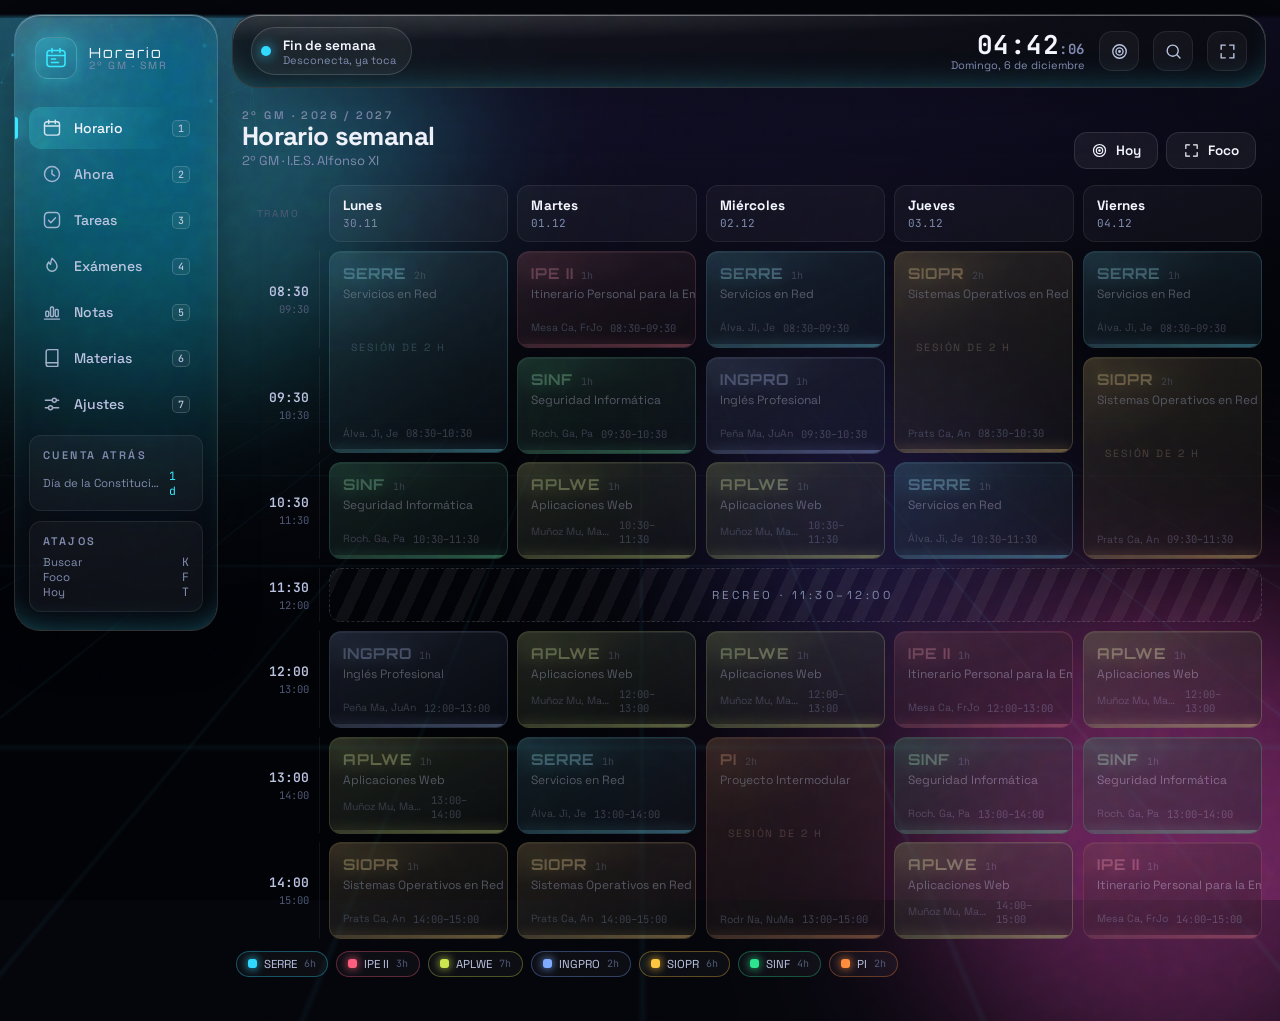
==== commit b4a77102: "Piel Apple HIG, escrita contra las guías, no imitada Nueva piel basada en el espejo de las Human Int" ====
--- a/index.html
+++ b/index.html
@@ -17,7 +17,7 @@
 
 <link rel="preconnect" href="https://fonts.googleapis.com">
 <link rel="preconnect" href="https://fonts.gstatic.com" crossorigin>
-<link rel="stylesheet" href="https://fonts.googleapis.com/css2?family=Space+Grotesk:wght@400;500;600;700&family=Orbitron:wght@600;800;900&family=JetBrains+Mono:wght@400;500;700&family=Outfit:wght@300;400;500;600;700;800&family=DM+Serif+Display&display=swap">
+<link rel="stylesheet" href="https://fonts.googleapis.com/css2?family=Space+Grotesk:wght@400;500;600;700&family=Orbitron:wght@600;800;900&family=JetBrains+Mono:wght@400;500;700&family=Inter:wght@400;500;600;700&family=Outfit:wght@300;400;500;600;700;800&family=DM+Serif+Display&display=swap">
 
 <link rel="stylesheet" href="css/core.css">
 <link rel="stylesheet" href="css/fx.css">
@@ -26,6 +26,7 @@
 <link rel="stylesheet" href="css/views.css">
 
 <!-- Pieles: cada una es un lenguaje visual completo -->
+<link rel="stylesheet" href="css/skin-apple.css">
 <link rel="stylesheet" href="css/skin-material.css">
 <link rel="stylesheet" href="css/skin-hud.css">
 <link rel="stylesheet" href="css/skin-paper.css">
--- a/css/views.css
+++ b/css/views.css
@@ -553,3 +553,30 @@
 [data-preview="paper"] .d1 { left: 8px; top: 9px; right: 8px; height: 15px; border: 2px solid #1b1712; border-radius: 3px; background: #fff; box-shadow: 2px 2px 0 rgba(27,23,18,.35); }
 [data-preview="paper"] .d2 { left: 8px; bottom: 10px; width: 50%; height: 22px; border: 2px solid #1b1712; border-radius: 3px; background: #7fd4e8; box-shadow: 3px 3px 0 #1b1712; }
 [data-preview="paper"] .d3 { right: 9px; bottom: 10px; width: 26px; height: 22px; border: 2px solid #1b1712; border-radius: 999px; background: #ef9ab0; box-shadow: 3px 3px 0 rgba(27,23,18,.4); }
+
+/* Apple HIG: barra de cristal arriba, contenido opaco debajo */
+[data-preview="apple"] .skin-demo {
+  background: linear-gradient(160deg, #e8f0fb, #f2f2f7 60%);
+}
+[data-preview="apple"] .d1 {
+  left: 6px; top: 6px; right: 6px; height: 16px; border-radius: 8px;
+  background: rgba(255, 255, 255, 0.72);
+  backdrop-filter: blur(6px);
+  box-shadow: inset 0 0.5px 0 rgba(255, 255, 255, 0.9), 0 0 0 0.5px rgba(0, 0, 0, 0.07);
+}
+[data-preview="apple"] .d2 {
+  left: 6px; bottom: 8px; width: 56%; height: 26px; border-radius: 7px;
+  background: #dceafb;
+  box-shadow: inset 3px 0 0 #0a84ff;
+}
+[data-preview="apple"] .d3 {
+  right: 6px; bottom: 8px; width: 28px; height: 26px; border-radius: 7px;
+  background: #e6f7ec;
+  box-shadow: inset 3px 0 0 #30d158;
+}
+@media (prefers-color-scheme: dark) {
+  [data-preview="apple"] .skin-demo { background: linear-gradient(160deg, #15202e, #000 60%); }
+  [data-preview="apple"] .d1 { background: rgba(40, 40, 44, 0.72); box-shadow: inset 0 0.5px 0 rgba(255,255,255,.14), 0 0 0 0.5px rgba(255,255,255,.08); }
+  [data-preview="apple"] .d2 { background: #10324f; }
+  [data-preview="apple"] .d3 { background: #10351f; }
+}
--- a/css/skin-apple.css
+++ b/css/skin-apple.css
@@ -0,0 +1,583 @@
+/* ===========================================================================
+   PIEL · APPLE HIG
+   -----------------------------------------------------------------------
+   Escrita contra las Human Interface Guidelines (espejo de
+   github.com/dickwu/apple-design-skill). Las reglas que la gobiernan:
+
+   1. Dos capas (liquid-glass.md › The two layers). El cristal líquido vive
+      SOLO en la capa funcional: barras, carril, hojas y diálogos. La capa de
+      contenido —tarjetas, filas, celdas del horario— es opaca. Poner cristal
+      ahí es un defecto según su propia lista de revisión.
+   2. Claro y oscuro los decide el sistema (dark-mode.md › Best practices:
+      «evita un ajuste de apariencia propio de la app»). Es la única piel que
+      no elige: obedece.
+   3. Presupuesto de color (color.md › Liquid Glass color). El acento se
+      reserva a la acción principal y a los indicadores de estado; las
+      etiquetas van monocromas. El color de marca se lleva a la capa de
+      contenido —aquí, las materias del horario— y el cristal lo recoge al
+      pasar por detrás (branding.md › Best practices).
+   4. Efecto de borde al desplazar (layout.md › Visual hierarchy): el
+      contenido se difumina al encontrarse con una barra, en vez de pintar un
+      fondo sólido debajo.
+   5. Tipografía: escala Dynamic Type «Large» (typography.md › iOS, iPadOS
+      Dynamic Type sizes) con la familia del sistema, que en un Apple es
+      literalmente San Francisco.
+   6. Movimiento breve y preciso (motion.md): nada de rebotes largos ni
+      animación en interacciones frecuentes.
+   7. Estados de accesibilidad: transparencia reducida, contraste alto y
+      movimiento reducido tienen su propia respuesta.
+   =========================================================================== */
+
+:root[data-skin="apple"] {
+  /* San Francisco en Apple; Inter como suplente en el resto */
+  --font-ui: -apple-system, BlinkMacSystemFont, 'SF Pro Text', 'SF Pro Display',
+             'Inter', 'Segoe UI', system-ui, sans-serif;
+  --font-display: var(--font-ui);
+  --font-mono: ui-monospace, 'SF Mono', 'JetBrains Mono', Menlo, monospace;
+
+  /* Escala Dynamic Type (tamaño Large) */
+  --t-large-title: 34px;  --l-large-title: 41px;
+  --t-title1: 28px;       --l-title1: 34px;
+  --t-title2: 22px;       --l-title2: 28px;
+  --t-title3: 20px;       --l-title3: 25px;
+  --t-headline: 17px;     --l-headline: 22px;
+  --t-body: 17px;         --l-body: 22px;
+  --t-callout: 16px;      --l-callout: 21px;
+  --t-subhead: 15px;      --l-subhead: 20px;
+  --t-footnote: 13px;     --l-footnote: 18px;
+  --t-caption1: 12px;     --l-caption1: 16px;
+  --t-caption2: 11px;     --l-caption2: 13px;
+
+  /* Radios: rectángulo redondeado continuo, nada de píldoras salvo controles */
+  --r-xs: 8px;
+  --r-sm: 10px;
+  --r-md: 14px;
+  --r-lg: 18px;
+  --r-xl: 22px;
+
+  --glow: 0;
+
+  /* Movimiento breve */
+  --sp-1: 120ms cubic-bezier(.25, .1, .25, 1);
+  --sp-2: 240ms cubic-bezier(.25, .1, .25, 1);
+  --sp-3: 320ms cubic-bezier(.25, .1, .25, 1);
+
+  /* Cristal de la capa funcional (liquid-glass.md › Cross-platform) */
+  --glass-blur: 28px;
+  --glass-sat: 1.4;
+}
+
+/* — Apariencia oscura (por defecto, y la que pide el sistema) — */
+:root[data-skin="apple"] {
+  --bg-0: #000000;
+  --surface: #1c1c1e;          /* secondarySystemBackground */
+  --surface-2: #2c2c2e;        /* tertiarySystemBackground */
+  --surface-3: #3a3a3c;
+  --fill: rgba(120, 120, 128, 0.36);
+  --fill-2: rgba(120, 120, 128, 0.24);
+  --separator: rgba(84, 84, 88, 0.65);
+  --ink-1: #ffffff;
+  --ink-2: rgba(235, 235, 245, 0.6);
+  --ink-3: rgba(235, 235, 245, 0.45);
+  --ink-4: rgba(235, 235, 245, 0.28);
+  --glass-fill: rgba(30, 30, 32, 0.72);
+  --glass-edge: rgba(255, 255, 255, 0.12);
+  --glass-edge-hi: rgba(255, 255, 255, 0.16);
+  --accent-ink: #ffffff;
+  --accent-src: var(--accent);
+}
+
+@media (prefers-color-scheme: light) {
+  :root[data-skin="apple"] {
+    --bg-0: #f2f2f7;           /* systemGroupedBackground */
+    --surface: #ffffff;
+    --surface-2: #f2f2f7;
+    --surface-3: #e5e5ea;
+    --fill: rgba(120, 120, 128, 0.2);
+    --fill-2: rgba(120, 120, 128, 0.12);
+    --separator: rgba(60, 60, 67, 0.29);
+    --ink-1: #000000;
+    --ink-2: rgba(60, 60, 67, 0.6);
+    --ink-3: rgba(60, 60, 67, 0.45);
+    --ink-4: rgba(60, 60, 67, 0.3);
+    --glass-fill: rgba(249, 249, 252, 0.72);
+    --glass-edge: rgba(0, 0, 0, 0.08);
+    --glass-edge-hi: rgba(255, 255, 255, 0.9);
+    --accent-ink: #ffffff;
+  }
+}
+
+/* El acento del tema se adapta a la apariencia sin perder su identidad.
+   (Una propiedad personalizada no puede referenciarse a sí misma: por eso
+   --accent-src.) */
+[data-skin="apple"] body {
+  --accent: color-mix(in oklab, var(--accent-src) 86%, #ffffff);
+  color: var(--ink-1);
+  font-size: var(--t-body);
+  line-height: var(--l-body);
+}
+@media (prefers-color-scheme: light) {
+  [data-skin="apple"] body {
+    --accent: color-mix(in oklab, var(--accent-src) 58%, #10243f);
+  }
+}
+
+/* ===========================  CAPA DE CONTENIDO  ===========================
+   Opaca. Ni desenfoque, ni resplandor, ni degradados de cristal.            */
+
+[data-skin="apple"] .bg {
+  background:
+    radial-gradient(120% 80% at 10% -10%, color-mix(in oklab, var(--accent) 14%, transparent), transparent 55%),
+    radial-gradient(90% 70% at 100% 100%, color-mix(in oklab, var(--accent-2) 10%, transparent), transparent 60%),
+    var(--bg-0);
+}
+[data-skin="apple"] .bg-canvas,
+[data-skin="apple"] .bg-grid,
+[data-skin="apple"] .grain,
+[data-skin="apple"] .scanlines,
+[data-skin="apple"] .cursor-glow { display: none; }
+/* Dos manchas muy suaves: el cristal necesita algo que recoger
+   (sidebars.md: «extiende el contenido rico por debajo del carril»). */
+[data-skin="apple"] .orb { opacity: 0.16; filter: blur(110px); mix-blend-mode: normal; }
+[data-skin="apple"] .orb-3 { display: none; }
+
+[data-skin="apple"] .card,
+[data-skin="apple"] .stat,
+[data-skin="apple"] .item,
+[data-skin="apple"] .tl-item,
+[data-skin="apple"] .subject-card,
+[data-skin="apple"] .exam-card,
+[data-skin="apple"] .mini-card,
+[data-skin="apple"] .empty {
+  background: var(--surface);
+  backdrop-filter: none;
+  -webkit-backdrop-filter: none;
+  border: none;
+  border-radius: var(--r-lg);
+  box-shadow: none;
+}
+[data-skin="apple"] .glass::before,
+[data-skin="apple"] .glass.sheen::after { display: none; }
+[data-skin="apple"] .mini-card { background: var(--surface-2); border-radius: var(--r-md); }
+[data-skin="apple"] .empty { border: 1px solid var(--separator); color: var(--ink-2); }
+
+/* Listas agrupadas con filo de pelo, al estilo inset grouped */
+[data-skin="apple"] .list { gap: 0; background: var(--surface); border-radius: var(--r-lg); overflow: hidden; }
+[data-skin="apple"] .list > .item { border-radius: 0; }
+[data-skin="apple"] .list > .item + .item { box-shadow: inset 0 0.5px 0 var(--separator); }
+[data-skin="apple"] .item:hover { background: var(--fill-2); transform: none; }
+[data-skin="apple"] .item.accented { border-left: none; }
+[data-skin="apple"] .item.accented::before {
+  content: '';
+  width: 4px; height: 26px; flex: none;
+  border-radius: 2px;
+  background: var(--c, var(--accent));
+}
+[data-skin="apple"] .item-title { font-size: var(--t-body); font-weight: 400; }
+[data-skin="apple"] .item-sub { font-size: var(--t-footnote); color: var(--ink-2); }
+
+/* ===========================  CAPA FUNCIONAL  =============================
+   Aquí, y solo aquí, vive el cristal líquido.                               */
+
+[data-skin="apple"] .topbar,
+[data-skin="apple"] .rail,
+[data-skin="apple"] .tabbar,
+[data-skin="apple"] .modal,
+[data-skin="apple"] .palette,
+[data-skin="apple"] .toast,
+[data-skin="apple"] .day-picker {
+  background: var(--glass-fill) !important;
+  backdrop-filter: blur(var(--glass-blur)) saturate(var(--glass-sat));
+  -webkit-backdrop-filter: blur(var(--glass-blur)) saturate(var(--glass-sat));
+  border: 0.5px solid var(--glass-edge);
+  box-shadow: inset 0 0.5px 0 var(--glass-edge-hi);
+}
+/* El carril es un elemento grande: más opaco, para que el contenido de su
+   superficie siga legible (color.md › Liquid Glass color). */
+[data-skin="apple"] .rail {
+  background: color-mix(in oklab, var(--glass-fill) 100%, var(--surface) 22%) !important;
+  border-radius: var(--r-xl);
+}
+[data-skin="apple"] .topbar { border-radius: var(--r-xl); }
+
+/* Efecto de borde al desplazar: el contenido se desvanece contra la barra,
+   nunca un fondo sólido debajo (layout.md › Visual hierarchy). */
+[data-skin="apple"] #app::before {
+  background: linear-gradient(to bottom,
+    color-mix(in oklab, var(--bg-0) 92%, transparent),
+    transparent);
+  backdrop-filter: blur(6px);
+  -webkit-backdrop-filter: blur(6px);
+  height: calc(env(safe-area-inset-top) + 22px);
+}
+
+/* — Carril: selección en pastilla teñida, no en barra de neón — */
+[data-skin="apple"] .nav-btn {
+  border-radius: var(--r-sm);
+  font-size: var(--t-callout);
+  font-weight: 400;
+  padding: 10px 12px;
+  min-height: 36px;
+}
+[data-skin="apple"] .nav-btn:hover { background: var(--fill-2); }
+[data-skin="apple"] .nav-btn[aria-current="page"] {
+  background: color-mix(in oklab, var(--accent) 20%, transparent);
+  color: var(--ink-1);
+  font-weight: 600;
+}
+[data-skin="apple"] .nav-btn[aria-current="page"]::before { display: none; }
+[data-skin="apple"] .nav-btn[aria-current="page"] .ico { color: var(--accent); opacity: 1; }
+[data-skin="apple"] .nav-btn kbd { background: none; border: none; color: var(--ink-4); }
+[data-skin="apple"] .brand-mark {
+  background: var(--accent);
+  border: none;
+  box-shadow: none;
+  border-radius: 11px;
+}
+[data-skin="apple"] .brand-mark svg { color: #fff !important; }
+[data-skin="apple"] .brand-title { font-size: var(--t-headline); font-weight: 600; letter-spacing: -0.01em; text-transform: none; }
+[data-skin="apple"] .brand-sub { font-size: var(--t-caption2); letter-spacing: 0; text-transform: none; color: var(--ink-2); }
+
+/* — Botones: uno destacado por vista; el resto, texto en el acento —
+   (buttons.md: «de uno a dos botones prominentes por vista») */
+[data-skin="apple"] .btn {
+  border-radius: 999px;
+  border: none;
+  background: var(--fill-2);
+  color: var(--accent);
+  font-size: var(--t-callout);
+  font-weight: 500;
+  padding: 9px 16px;
+  min-height: 34px;
+  transition: opacity var(--sp-1), transform var(--sp-1), background var(--sp-1);
+}
+[data-skin="apple"] .btn:hover { background: var(--fill); box-shadow: none; }
+[data-skin="apple"] .btn:active { transform: scale(0.96); opacity: 0.75; }
+[data-skin="apple"] .btn.primary {
+  background: var(--accent);
+  color: var(--accent-ink);
+  font-weight: 600;
+  box-shadow: none;
+}
+[data-skin="apple"] .btn.ghost { background: transparent; }
+[data-skin="apple"] .btn.danger { background: transparent; color: var(--bad); }
+[data-skin="apple"] .btn.sm { padding: 6px 12px; min-height: 28px; font-size: var(--t-footnote); }
+[data-skin="apple"] .icon-btn {
+  background: transparent;
+  border: none;
+  color: var(--accent);
+  border-radius: 999px;
+  min-width: 34px; min-height: 34px;
+}
+[data-skin="apple"] .icon-btn:hover { background: var(--fill-2); box-shadow: none; }
+[data-skin="apple"] .icon-btn:active { transform: scale(0.92); }
+
+/* — Controles — */
+[data-skin="apple"] .chip {
+  border-radius: 999px;
+  border: none;
+  background: var(--fill-2);
+  color: var(--ink-1);
+  font-size: var(--t-footnote);
+  font-weight: 500;
+  min-height: 32px;
+}
+[data-skin="apple"] .chip[aria-pressed="true"], [data-skin="apple"] .chip.on {
+  background: color-mix(in oklab, var(--c, var(--accent)) 24%, transparent);
+  box-shadow: none;
+}
+[data-skin="apple"] .tag {
+  border-radius: 999px;
+  border: none;
+  background: color-mix(in oklab, var(--c, var(--accent)) 18%, transparent);
+  color: var(--c, var(--accent));
+  font-size: var(--t-caption2);
+  font-weight: 600;
+  letter-spacing: 0;
+  text-transform: none;
+  padding: 4px 9px;
+}
+[data-skin="apple"] .input,
+[data-skin="apple"] .select,
+[data-skin="apple"] .textarea {
+  background-color: var(--surface-2);
+  border: 0.5px solid var(--separator);
+  border-radius: var(--r-sm);
+  font-size: var(--t-body);
+  min-height: 38px;
+}
+[data-skin="apple"] .input:focus,
+[data-skin="apple"] .select:focus,
+[data-skin="apple"] .textarea:focus {
+  border-color: var(--accent);
+  box-shadow: 0 0 0 3px color-mix(in oklab, var(--accent) 22%, transparent);
+}
+[data-skin="apple"] .field > label {
+  font-size: var(--t-footnote);
+  letter-spacing: 0;
+  text-transform: none;
+  color: var(--ink-2);
+  font-weight: 400;
+}
+/* Interruptor del sistema */
+[data-skin="apple"] .switch .track {
+  width: 51px; height: 31px; border-radius: 999px;
+  background: var(--fill); border: none;
+  transition: background 200ms cubic-bezier(.25, .1, .25, 1);
+}
+[data-skin="apple"] .switch .track::after {
+  width: 27px; height: 27px; top: 2px; left: 2px;
+  background: #fff;
+  box-shadow: 0 3px 8px rgba(0, 0, 0, 0.18), 0 1px 1px rgba(0, 0, 0, 0.12);
+  transition: left 200ms cubic-bezier(.25, .1, .25, 1);
+}
+[data-skin="apple"] .switch input:checked + .track { background: var(--accent); box-shadow: none; }
+[data-skin="apple"] .switch input:checked + .track::after { left: 22px; background: #fff; }
+[data-skin="apple"] .switch .label { font-size: var(--t-body); }
+[data-skin="apple"] .switch .hint { font-size: var(--t-footnote); color: var(--ink-2); }
+[data-skin="apple"] .check { border-radius: 50%; border-width: 1.5px; border-color: var(--ink-4); }
+[data-skin="apple"] .check[aria-checked="true"] { background: var(--accent); border-color: var(--accent); box-shadow: none; }
+[data-skin="apple"] .check[aria-checked="true"] svg { color: #fff; }
+[data-skin="apple"] .check[aria-checked="true"]::after { display: none; }   /* motion.md: sin adornos en lo frecuente */
+
+/* — Tipografía de las vistas — */
+[data-skin="apple"] .view-title {
+  font-size: var(--t-large-title);
+  line-height: var(--l-large-title);
+  font-weight: 700;
+  letter-spacing: -0.02em;
+}
+[data-skin="apple"] .view-sub { font-size: var(--t-subhead); color: var(--ink-2); }
+[data-skin="apple"] .view-head .eyebrow {
+  font-size: var(--t-caption1);
+  letter-spacing: 0;
+  text-transform: none;
+  color: var(--ink-3);
+  font-weight: 400;
+}
+[data-skin="apple"] .card-title { font-size: var(--t-headline); font-weight: 600; letter-spacing: -0.01em; }
+[data-skin="apple"] .group-title {
+  font-size: var(--t-footnote);
+  text-transform: uppercase;
+  letter-spacing: 0.02em;
+  color: var(--ink-2);
+  font-weight: 400;
+}
+[data-skin="apple"] .eyebrow { letter-spacing: 0.01em; }
+
+/* — Horario: bloques de calendario, opacos y teñidos por la materia —
+   (El color de marca vive en la capa de contenido: branding.md) */
+[data-skin="apple"] .cell {
+  background: color-mix(in oklab, var(--c) 16%, var(--surface));
+  border: none;
+  border-radius: var(--r-md);
+  backdrop-filter: none;
+  -webkit-backdrop-filter: none;
+  box-shadow: none;
+  padding: 10px 12px 10px 14px;
+  transition: background var(--sp-1), transform var(--sp-1);
+}
+[data-skin="apple"] .cell::before {
+  content: '';
+  position: absolute; left: 5px; top: 8px; bottom: 8px;
+  width: 3px; border-radius: 2px;
+  background: var(--c);
+  opacity: 1;
+}
+[data-skin="apple"] .cell:hover { transform: none; background: color-mix(in oklab, var(--c) 24%, var(--surface)); box-shadow: none; }
+[data-skin="apple"] .cell:active { transform: scale(0.985); }
+[data-skin="apple"] .cell[data-state="now"] {
+  background: color-mix(in oklab, var(--c) 26%, var(--surface));
+  box-shadow: inset 0 0 0 2px var(--c);
+  animation: none;                      /* motion.md: nada de latidos continuos */
+}
+[data-skin="apple"] .cell[data-state="next"] { border: none; box-shadow: inset 0 0 0 1px color-mix(in oklab, var(--c) 45%, transparent); }
+[data-skin="apple"] .cell[data-state="past"] { opacity: 0.45; filter: none; }
+[data-skin="apple"] .cell-code {
+  font-size: var(--t-subhead);
+  font-weight: 600;
+  letter-spacing: -0.01em;
+  color: var(--c);
+  text-shadow: none;
+}
+[data-skin="apple"] .cell-name { font-size: var(--t-caption1); color: var(--ink-2); }
+[data-skin="apple"] .cell-foot { font-size: var(--t-caption2); color: var(--ink-3); }
+[data-skin="apple"] .cell-len { font-size: var(--t-caption2); color: var(--ink-3); }
+[data-skin="apple"] .cell-mid { color: var(--ink-3); letter-spacing: 0; text-transform: none; font-size: var(--t-caption2); }
+[data-skin="apple"] .cell-mid::before, [data-skin="apple"] .cell-mid::after { background: var(--separator); }
+[data-skin="apple"] .badge-now {
+  background: var(--c);
+  color: #fff;
+  border-radius: 999px;
+  letter-spacing: 0;
+  text-transform: none;
+  font-size: var(--t-caption2);
+  font-weight: 600;
+  box-shadow: none;
+}
+[data-skin="apple"] .badge-now i { background: #fff; animation: none; }
+[data-skin="apple"] .cell-live { background: var(--fill-2); }
+[data-skin="apple"] .cell-live i { background: var(--c); box-shadow: none; }
+
+[data-skin="apple"] .day-head {
+  background: transparent;
+  border: none;
+  border-bottom: 0.5px solid var(--separator);
+  border-radius: 0;
+  padding: 8px 4px;
+}
+[data-skin="apple"] .day-head .n { font-size: var(--t-footnote); font-weight: 600; color: var(--ink-2); text-transform: uppercase; letter-spacing: 0.02em; }
+[data-skin="apple"] .day-head .d { font-size: var(--t-title3); font-weight: 400; color: var(--ink-1); font-family: var(--font-ui); }
+[data-skin="apple"] .day-head[data-today="true"] { background: transparent; box-shadow: none; }
+/* Hoy: el número en un círculo relleno, como en Calendario */
+[data-skin="apple"] .day-head .d { display: flex; align-items: center; gap: 2px; }
+[data-skin="apple"] .day-head .dmes { color: var(--ink-3); font-size: var(--t-footnote); }
+[data-skin="apple"] .day-head .dhoy { display: none; }
+[data-skin="apple"] .day-head[data-today="true"] .dnum {
+  color: #fff;
+  background: var(--accent);
+  border-radius: 999px;
+  min-width: 30px; height: 30px;
+  display: inline-grid; place-items: center;
+  font-weight: 600;
+}
+[data-skin="apple"] .day-head[data-today="true"] .dmes { color: var(--accent); }
+[data-skin="apple"] .day-head[data-today="true"] .n { color: var(--accent); }
+[data-skin="apple"] .time-cell { border-right: 0.5px solid var(--separator); color: var(--ink-3); font-family: var(--font-ui); }
+[data-skin="apple"] .time-cell .s { font-size: var(--t-footnote); color: var(--ink-2); font-weight: 400; }
+[data-skin="apple"] .time-cell .e { font-size: var(--t-caption2); color: var(--ink-4); }
+[data-skin="apple"] .time-cell[data-live="true"] .s { color: var(--accent); text-shadow: none; }
+[data-skin="apple"] .break-cell {
+  background: var(--fill-2);
+  border: none;
+  border-radius: var(--r-sm);
+  letter-spacing: 0;
+  text-transform: none;
+  font-size: var(--t-footnote);
+  color: var(--ink-2);
+}
+[data-skin="apple"] .today-glow { background: var(--fill-2); border: none; border-radius: var(--r-md); }
+[data-skin="apple"] .now-line { height: 2px; background: var(--bad); box-shadow: none; border-radius: 2px; }
+[data-skin="apple"] .now-line::before { background: var(--bad); box-shadow: none; width: 8px; height: 8px; }
+[data-skin="apple"] .legend-item { background: var(--surface); border: none; border-radius: 999px; font-size: var(--t-footnote); }
+[data-skin="apple"] .legend-item .dot { border-radius: 50%; box-shadow: none; }
+
+/* — Ahora — */
+[data-skin="apple"] .hero {
+  background: var(--surface);
+  border-radius: var(--r-xl);
+}
+[data-skin="apple"] .hero-code {
+  font-size: clamp(32px, 5vw, 52px);
+  font-weight: 700;
+  letter-spacing: -0.025em;
+  color: var(--c, var(--accent));
+  text-shadow: none;
+}
+[data-skin="apple"] .hero-name { font-size: var(--t-title3); color: var(--ink-1); font-weight: 400; }
+[data-skin="apple"] .hero-meta { font-size: var(--t-subhead); color: var(--ink-2); }
+[data-skin="apple"] .ring::after { display: none; }
+[data-skin="apple"] .ring::before { background: var(--surface); }
+[data-skin="apple"] .ring { background: conic-gradient(var(--c, var(--accent)) calc(var(--p, 0) * 360deg), var(--fill-2) 0); }
+[data-skin="apple"] .ring .big { font-size: var(--t-title2); font-weight: 600; font-variant-numeric: tabular-nums; }
+[data-skin="apple"] .ring .lbl { font-size: var(--t-caption2); letter-spacing: 0; text-transform: none; color: var(--ink-2); }
+[data-skin="apple"] .meter { background: var(--fill-2); border-radius: 999px; height: 6px; }
+[data-skin="apple"] .meter i { background: var(--accent); box-shadow: none; }
+[data-skin="apple"] .tl-rail { box-shadow: none; border-radius: 2px; }
+[data-skin="apple"] .tl-item { border-radius: 0; background: var(--surface); }
+[data-skin="apple"] .timeline { background: var(--surface); border-radius: var(--r-lg); overflow: hidden; }
+[data-skin="apple"] .timeline .tl-item + .tl-item { box-shadow: inset 0 0.5px 0 var(--separator); }
+[data-skin="apple"] .tl-item:hover { background: var(--fill-2); transform: none; }
+[data-skin="apple"] .stat .k { font-size: var(--t-footnote); letter-spacing: 0; text-transform: none; color: var(--ink-2); font-weight: 400; }
+/* Presupuesto de color (color.md): una fila de cifras teñidas de cuatro
+   colores distintos es justo lo que las guías desaconsejan. Las cifras van
+   en tinta primaria; el color se queda en el horario y en los avisos. */
+[data-skin="apple"] .stat .v {
+  font-size: var(--t-title1);
+  font-weight: 600;
+  font-variant-numeric: tabular-nums;
+  color: var(--ink-1) !important;
+}
+[data-skin="apple"] .stat .u { font-size: var(--t-caption1); color: var(--ink-3); }
+
+/* — Materias y exámenes — */
+[data-skin="apple"] .subject-top { background: color-mix(in oklab, var(--c) 14%, var(--surface)); border-bottom: 0.5px solid var(--separator); }
+[data-skin="apple"] .subject-code { font-size: var(--t-title3); font-weight: 600; letter-spacing: -0.01em; color: var(--c); text-shadow: none; }
+[data-skin="apple"] .subject-name { font-size: var(--t-subhead); color: var(--ink-2); }
+[data-skin="apple"] .slot-pill { background: var(--fill-2); border: none; border-radius: 999px; font-size: var(--t-caption2); font-family: var(--font-ui); }
+[data-skin="apple"] .bar-track { background: var(--fill-2); border-radius: 999px; }
+[data-skin="apple"] .bar-fill { background: var(--c); box-shadow: none; border-radius: 999px; }
+[data-skin="apple"] .bar-mark { background: var(--ink-4); }
+
+/* — Hojas y diálogos: se presentan desde abajo con tirador — */
+[data-skin="apple"] .modal { border-radius: var(--r-xl); }
+[data-skin="apple"] .modal-title { font-size: var(--t-title3); font-weight: 600; letter-spacing: -0.01em; }
+[data-skin="apple"] .scrim { background: rgba(0, 0, 0, 0.4); backdrop-filter: blur(2px); }
+@media (max-width: 860px) {
+  [data-skin="apple"] .modal { border-radius: 14px 14px 0 0; }
+}
+
+/* — Barra de pestañas: el acento solo marca la seleccionada — */
+[data-skin="apple"] .tab { border-radius: var(--r-sm); min-height: 48px; }
+[data-skin="apple"] .tab span:last-child { font-size: 10px; letter-spacing: 0; font-weight: 500; }
+[data-skin="apple"] .tab[aria-current="page"] { background: none; color: var(--accent); }
+[data-skin="apple"] .tab[aria-current="page"]::after { display: none; }
+[data-skin="apple"] .fab {
+  background: var(--accent);
+  color: #fff;
+  border-radius: 50%;
+  box-shadow: 0 6px 16px -6px rgba(0, 0, 0, 0.45);
+}
+[data-skin="apple"] .fab:active { transform: scale(0.92); }
+[data-skin="apple"] .day-pick { border-radius: var(--r-sm); }
+[data-skin="apple"] .day-pick[aria-pressed="true"] {
+  background: var(--accent);
+  color: #fff;
+  box-shadow: none;
+}
+[data-skin="apple"] .day-picker::before { background: transparent; }
+
+/* — Foco — */
+[data-skin="apple"] .focus { background: color-mix(in oklab, var(--bg-0) 94%, transparent); backdrop-filter: blur(30px) saturate(1.4); }
+[data-skin="apple"] .focus-code { font-weight: 700; letter-spacing: -0.03em; text-shadow: none; color: var(--c, var(--accent)); }
+[data-skin="apple"] .focus-count { font-weight: 600; letter-spacing: -0.03em; text-shadow: none; font-variant-numeric: tabular-nums; }
+[data-skin="apple"] .focus-sub { font-size: var(--t-callout); color: var(--ink-2); }
+
+/* — Avisos y arranque — */
+[data-skin="apple"] .toast { border-radius: var(--r-md); font-size: var(--t-footnote); }
+[data-skin="apple"] #boot { background: var(--bg-0); }
+[data-skin="apple"] .boot-mark { background: var(--accent); border: none; box-shadow: none; border-radius: 22px; }
+[data-skin="apple"] .boot-mark svg { color: #fff !important; }
+[data-skin="apple"] .status-dot { box-shadow: none !important; animation: none; }
+[data-skin="apple"] .status-main { font-size: var(--t-footnote); font-weight: 600; }
+[data-skin="apple"] .status-sub { font-size: var(--t-caption1); color: var(--ink-2); }
+[data-skin="apple"] .topbar-clock .t { font-weight: 500; letter-spacing: -0.01em; font-variant-numeric: tabular-nums; }
+[data-skin="apple"] .about-line { border-bottom-color: var(--separator); font-size: var(--t-subhead); }
+[data-skin="apple"] .neon-text { text-shadow: none; }
+
+/* — Movimiento: breve y preciso (motion.md) — */
+[data-skin="apple"] .stagger > * { animation: appleRise 300ms cubic-bezier(.25, .1, .25, 1) both; }
+@keyframes appleRise { from { opacity: 0; transform: translateY(8px); } }
+[data-skin="apple"] .view-in { animation: appleRise 260ms cubic-bezier(.25, .1, .25, 1) both; }
+[data-skin="apple"] .pulse-tick { animation: none; }
+
+/* — Estados de accesibilidad (lista de revisión, punto 5) — */
+@media (prefers-reduced-transparency: reduce) {
+  [data-skin="apple"] .topbar,
+  [data-skin="apple"] .rail,
+  [data-skin="apple"] .tabbar,
+  [data-skin="apple"] .modal,
+  [data-skin="apple"] .palette,
+  [data-skin="apple"] .toast,
+  [data-skin="apple"] .day-picker {
+    background: var(--surface) !important;
+    backdrop-filter: none;
+    -webkit-backdrop-filter: none;
+  }
+  [data-skin="apple"] #app::before { backdrop-filter: none; background: var(--bg-0); }
+}
+@media (prefers-contrast: more) {
+  [data-skin="apple"] { --separator: currentColor; --ink-2: var(--ink-1); }
+  [data-skin="apple"] .cell { box-shadow: inset 0 0 0 1px var(--c); }
+  [data-skin="apple"] .btn { box-shadow: inset 0 0 0 1px currentColor; }
+}
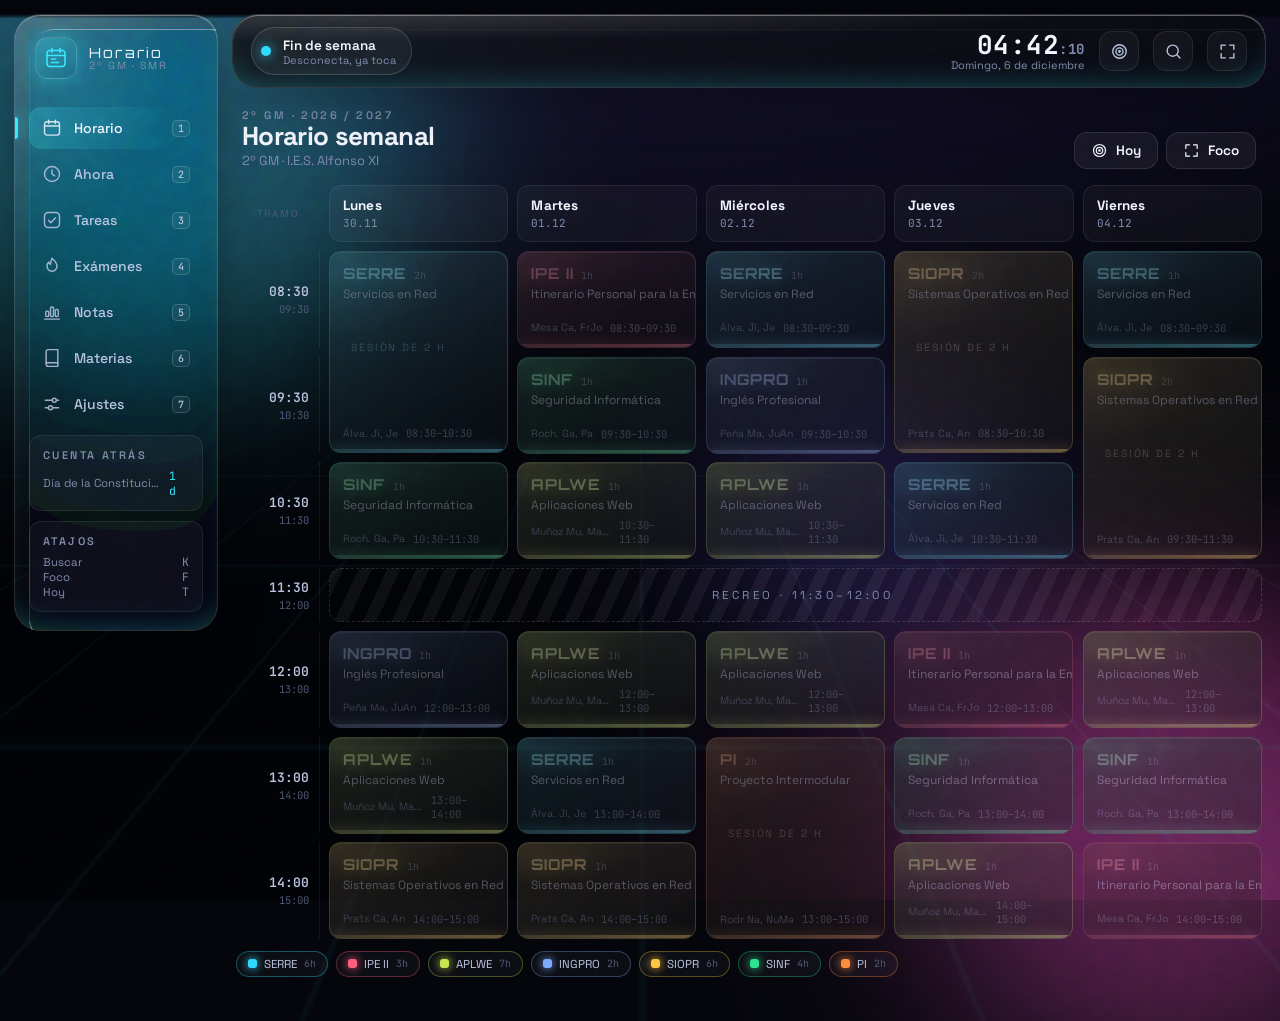
==== commit 71411912: "Refracción de verdad en el cristal, y el fondo que por fin se ve El cristal ya no solo empaña lo que" ====
--- a/index.html
+++ b/index.html
@@ -150,6 +150,7 @@
 <script src="js/data.js"></script>
 <script src="js/store.js"></script>
 <script src="js/skins.js"></script>
+<script src="js/glass.js"></script>
 <script src="js/ui.js"></script>
 <script src="js/fx.js"></script>
 <script src="js/time.js"></script>
--- a/css/fx.css
+++ b/css/fx.css
@@ -6,7 +6,7 @@
 .bg {
   position: fixed;
   inset: 0;
-  z-index: -5;
+  z-index: 0;
   background:
     radial-gradient(140% 100% at 50% -20%, color-mix(in oklab, var(--accent-3) 22%, transparent), transparent 62%),
     radial-gradient(90% 70% at 100% 100%, color-mix(in oklab, var(--accent-2) 16%, transparent), transparent 65%),
@@ -16,14 +16,14 @@
 .bg-canvas {
   position: fixed;
   inset: 0;
-  z-index: -4;
+  z-index: 0;
   opacity: 0.6;
   pointer-events: none;
 }
 
 .orb {
   position: fixed;
-  z-index: -3;
+  z-index: 0;
   border-radius: 50%;
   filter: blur(90px);
   opacity: 0.32;
@@ -43,7 +43,7 @@
 .bg-grid {
   position: fixed;
   inset: 40% -50% -30% -50%;
-  z-index: -3;
+  z-index: 0;
   background-image:
     linear-gradient(color-mix(in oklab, var(--accent) 22%, transparent) 1px, transparent 1px),
     linear-gradient(90deg, color-mix(in oklab, var(--accent) 22%, transparent) 1px, transparent 1px);
@@ -116,8 +116,10 @@
 .glass {
   position: relative;
   background: linear-gradient(160deg, var(--glass-a), var(--glass-b));
-  backdrop-filter: blur(var(--blur)) saturate(165%);
-  -webkit-backdrop-filter: blur(var(--blur)) saturate(165%);
+  /* --lg-filtro lo inyecta js/glass.js: desvía el fondo por el bisel.
+     Sin él, el valor de reserva no hace nada. */
+  backdrop-filter: blur(var(--blur)) saturate(165%) var(--lg-filtro, blur(0px));
+  -webkit-backdrop-filter: blur(var(--blur)) saturate(165%) var(--lg-filtro, blur(0px));
   border: 1px solid var(--glass-edge);
   border-radius: var(--r-lg);
   box-shadow:
--- a/css/layout.css
+++ b/css/layout.css
@@ -4,6 +4,10 @@
 
 #app {
   position: relative;
+  z-index: 1;                 /* por encima de las capas de fondo, que ahora
+                                 sí forman parte del fondo que captura el
+                                 cristal (antes, en z-index negativo, el
+                                 navegador las dejaba fuera) */
   min-height: 100dvh;
   display: grid;
   grid-template-columns: var(--rail-w) minmax(0, 1fr);
--- a/css/views.css
+++ b/css/views.css
@@ -71,8 +71,8 @@
       color-mix(in oklab, var(--c) 34%, rgba(9, 13, 24, 0.78)),
       color-mix(in oklab, var(--c) 11%, rgba(6, 9, 18, 0.72)));
   border: 1px solid color-mix(in oklab, var(--c) 52%, transparent);
-  backdrop-filter: blur(calc(var(--blur) * 0.7)) saturate(150%);
-  -webkit-backdrop-filter: blur(calc(var(--blur) * 0.7)) saturate(150%);
+  backdrop-filter: blur(calc(var(--blur) * 0.7)) saturate(150%) var(--lg-filtro, blur(0px));
+  -webkit-backdrop-filter: blur(calc(var(--blur) * 0.7)) saturate(150%) var(--lg-filtro, blur(0px));
   box-shadow: inset 0 1px 0 rgba(255, 255, 255, 0.16);
   transition: transform var(--sp-2), box-shadow var(--sp-2), border-color var(--sp-2), opacity var(--sp-2);
   will-change: transform;
--- a/css/skin-apple.css
+++ b/css/skin-apple.css
@@ -187,8 +187,8 @@
 [data-skin="apple"] .toast,
 [data-skin="apple"] .day-picker {
   background: var(--glass-fill) !important;
-  backdrop-filter: blur(var(--glass-blur)) saturate(var(--glass-sat));
-  -webkit-backdrop-filter: blur(var(--glass-blur)) saturate(var(--glass-sat));
+  backdrop-filter: blur(var(--glass-blur)) saturate(var(--glass-sat)) var(--lg-filtro, blur(0px));
+  -webkit-backdrop-filter: blur(var(--glass-blur)) saturate(var(--glass-sat)) var(--lg-filtro, blur(0px));
   border: 0.5px solid var(--glass-edge);
   box-shadow: inset 0 0.5px 0 var(--glass-edge-hi);
 }
